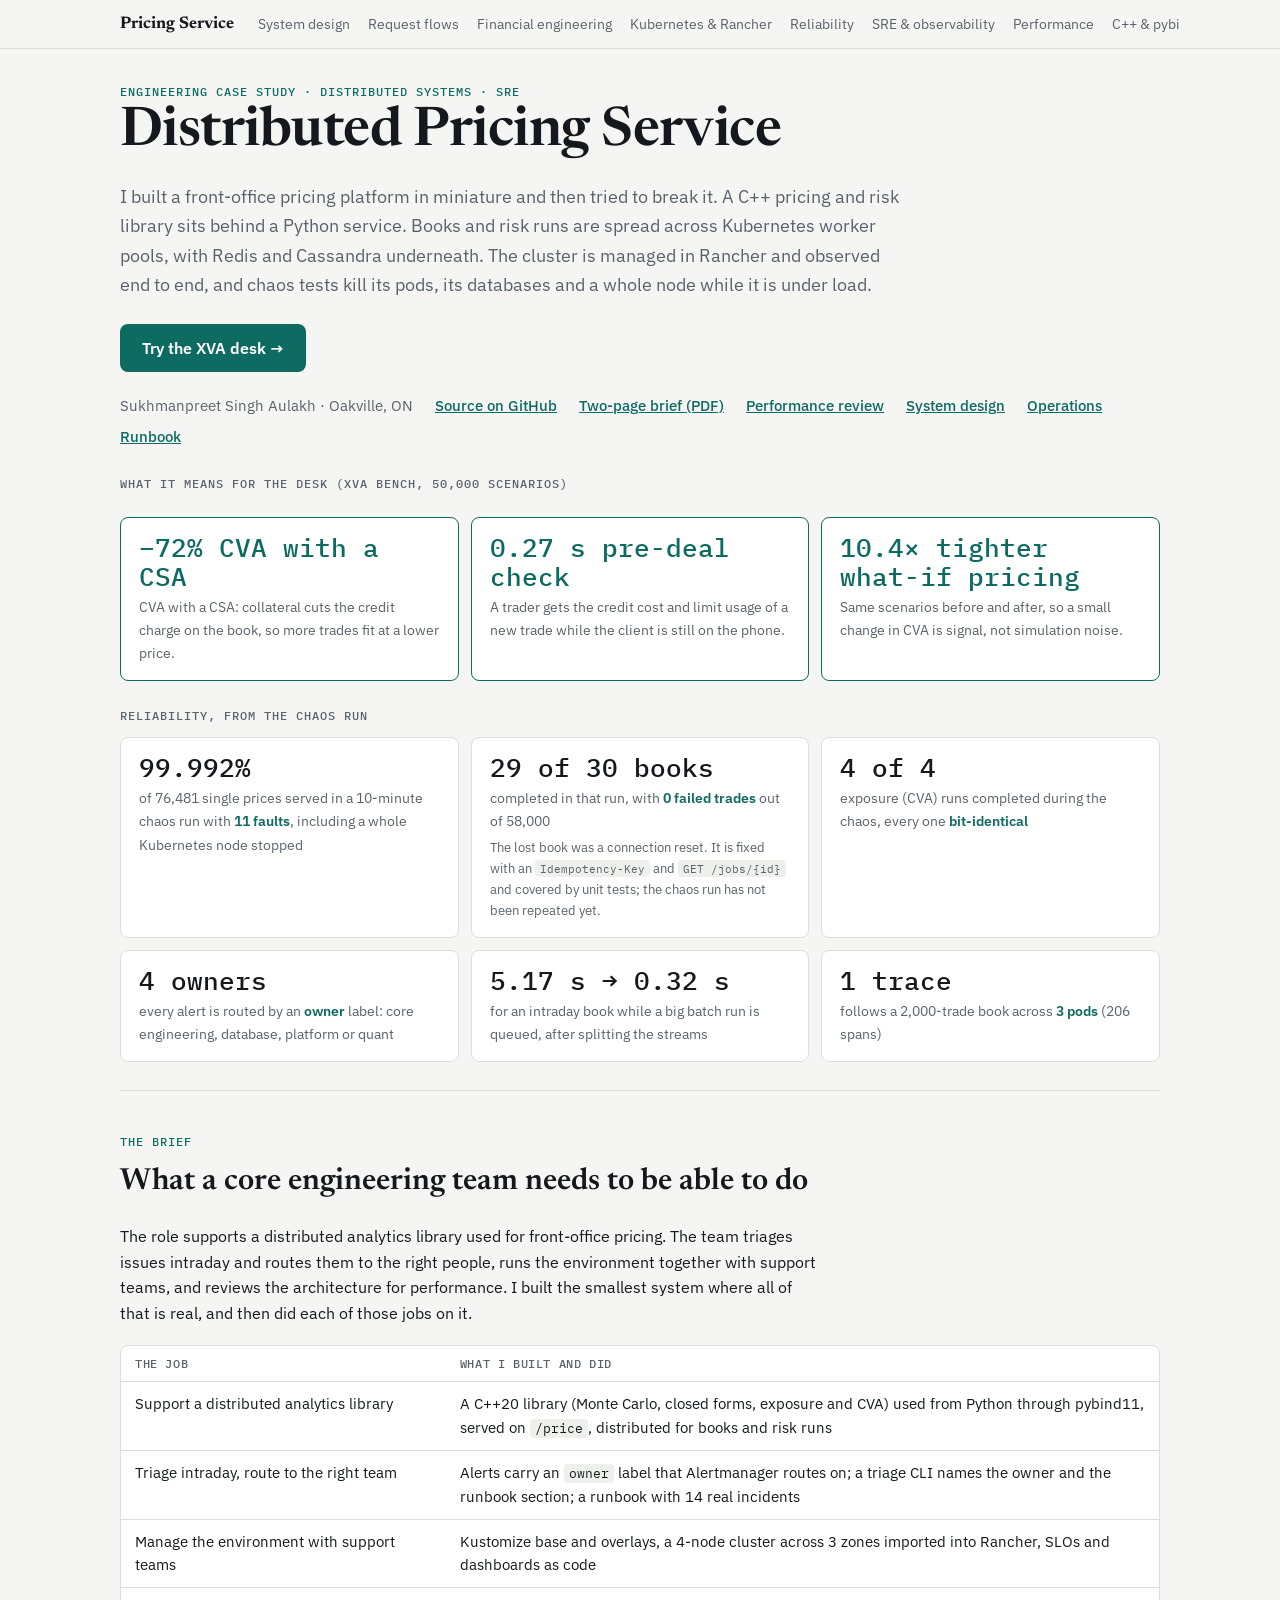
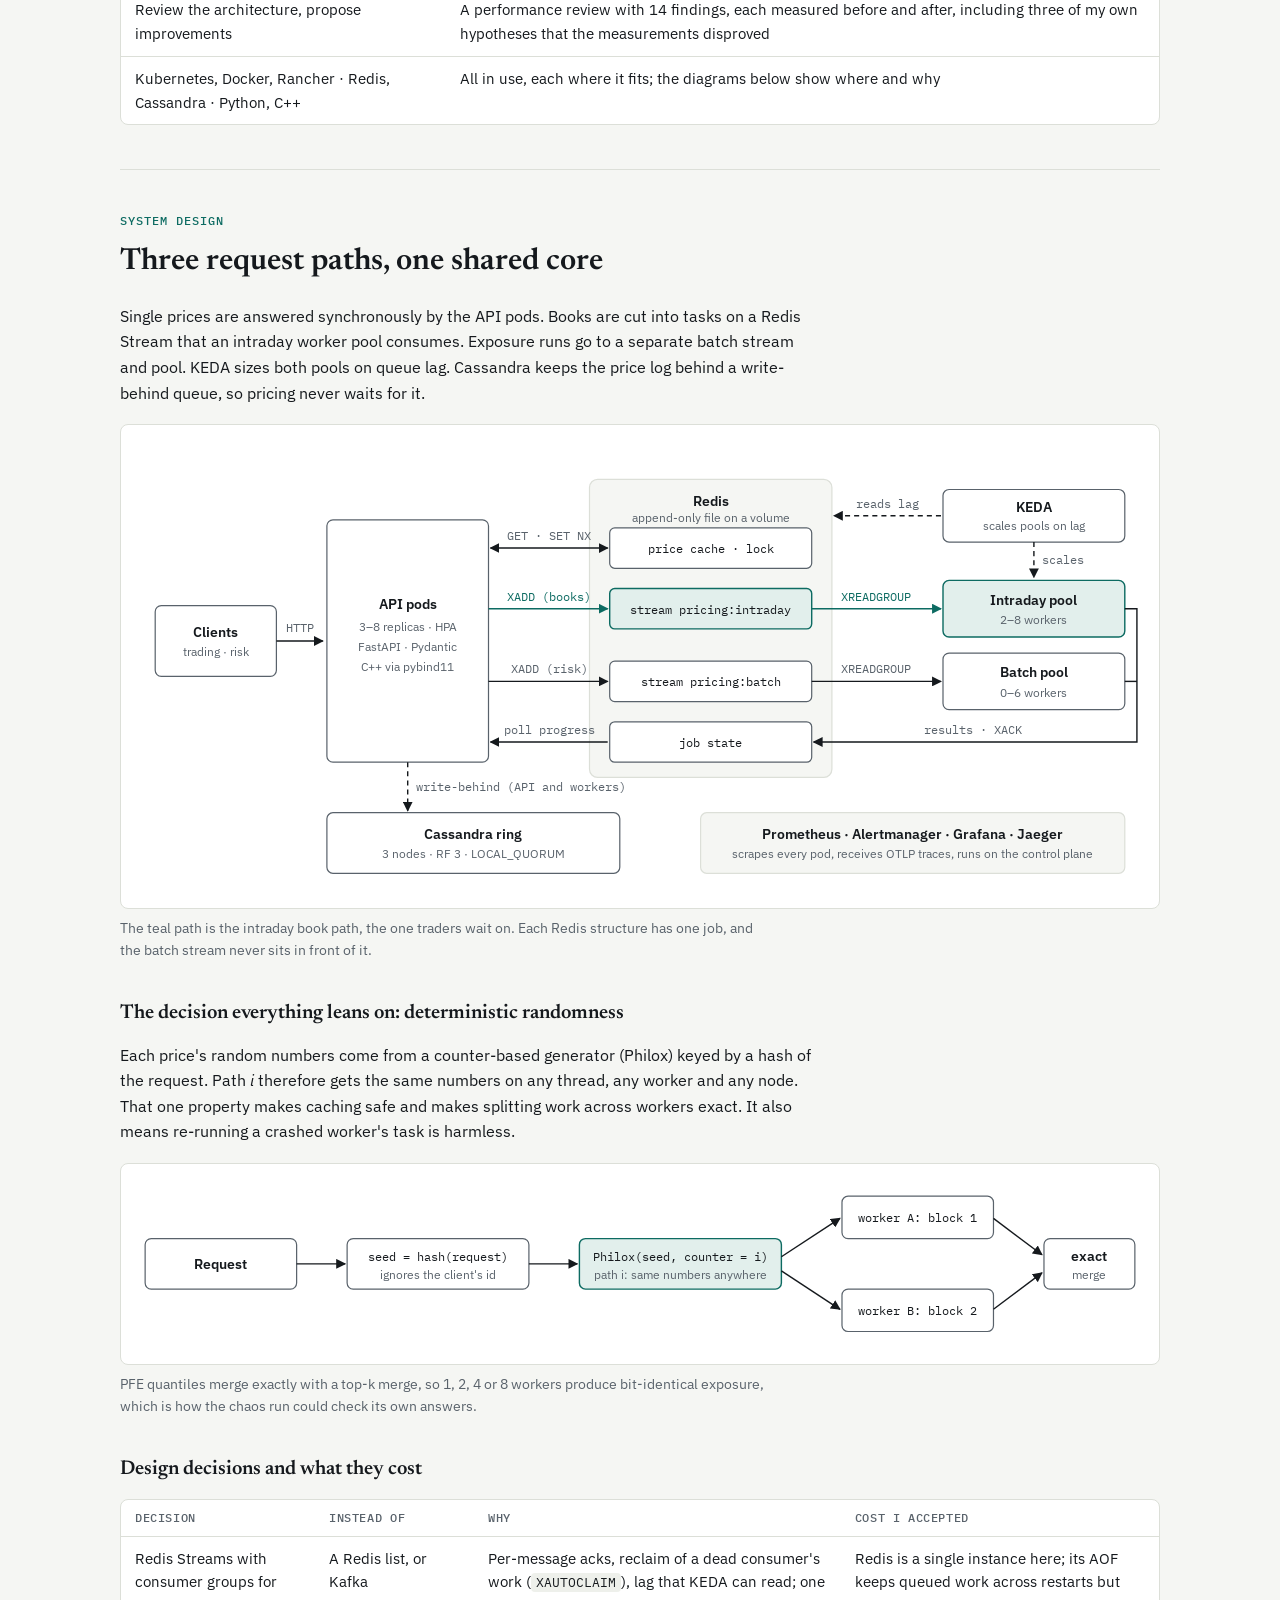
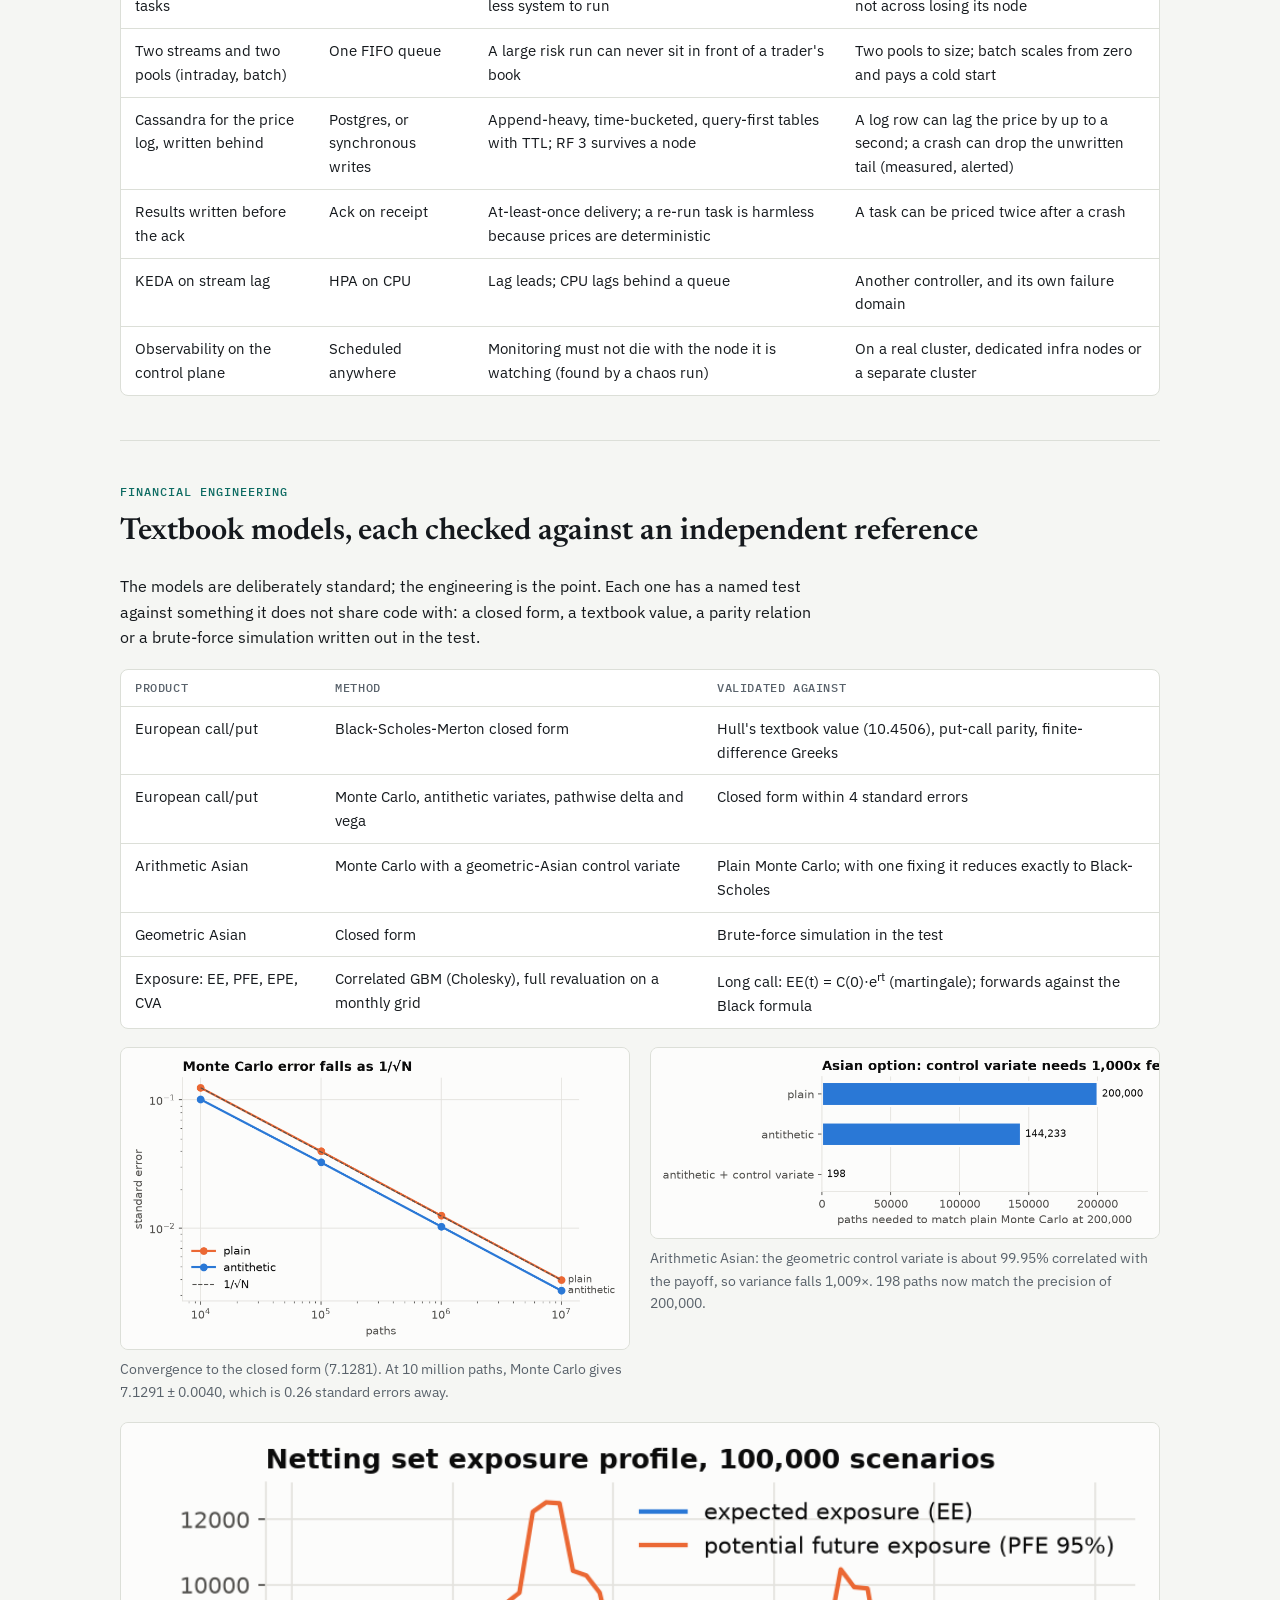
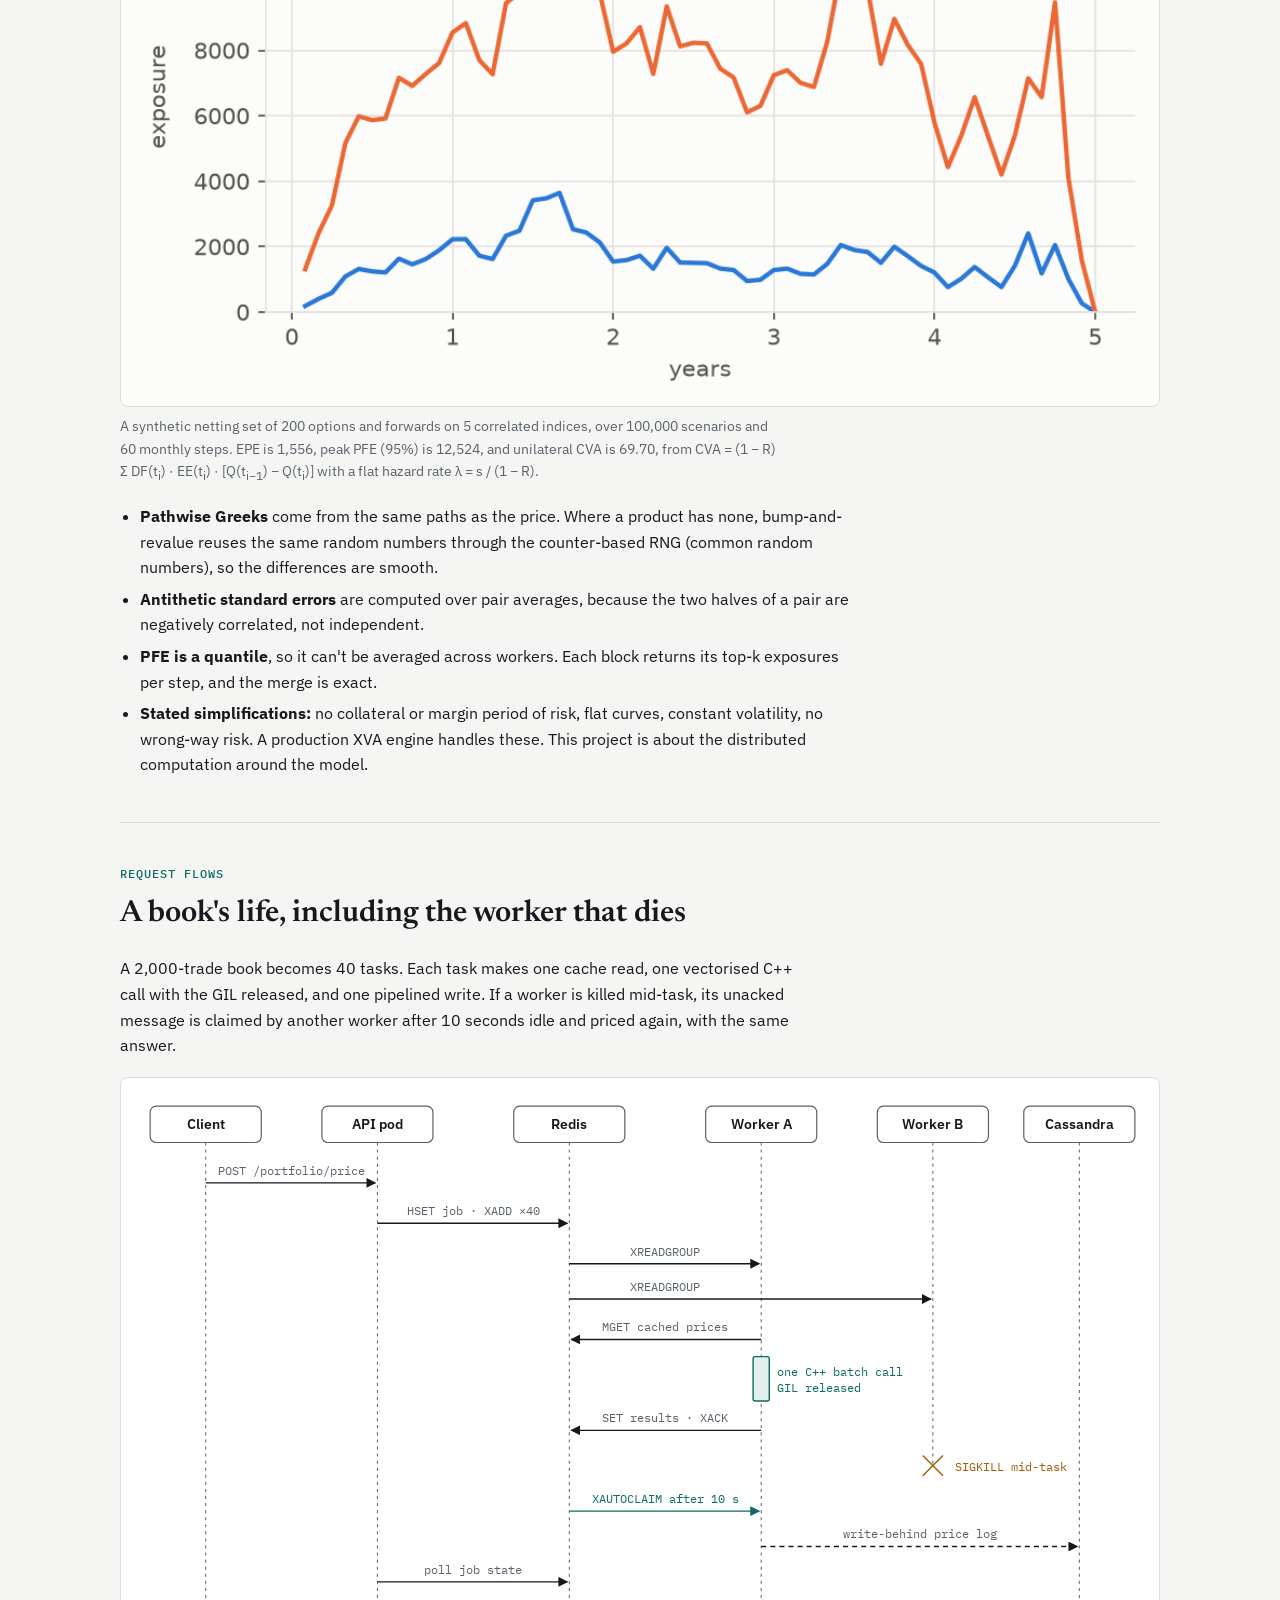
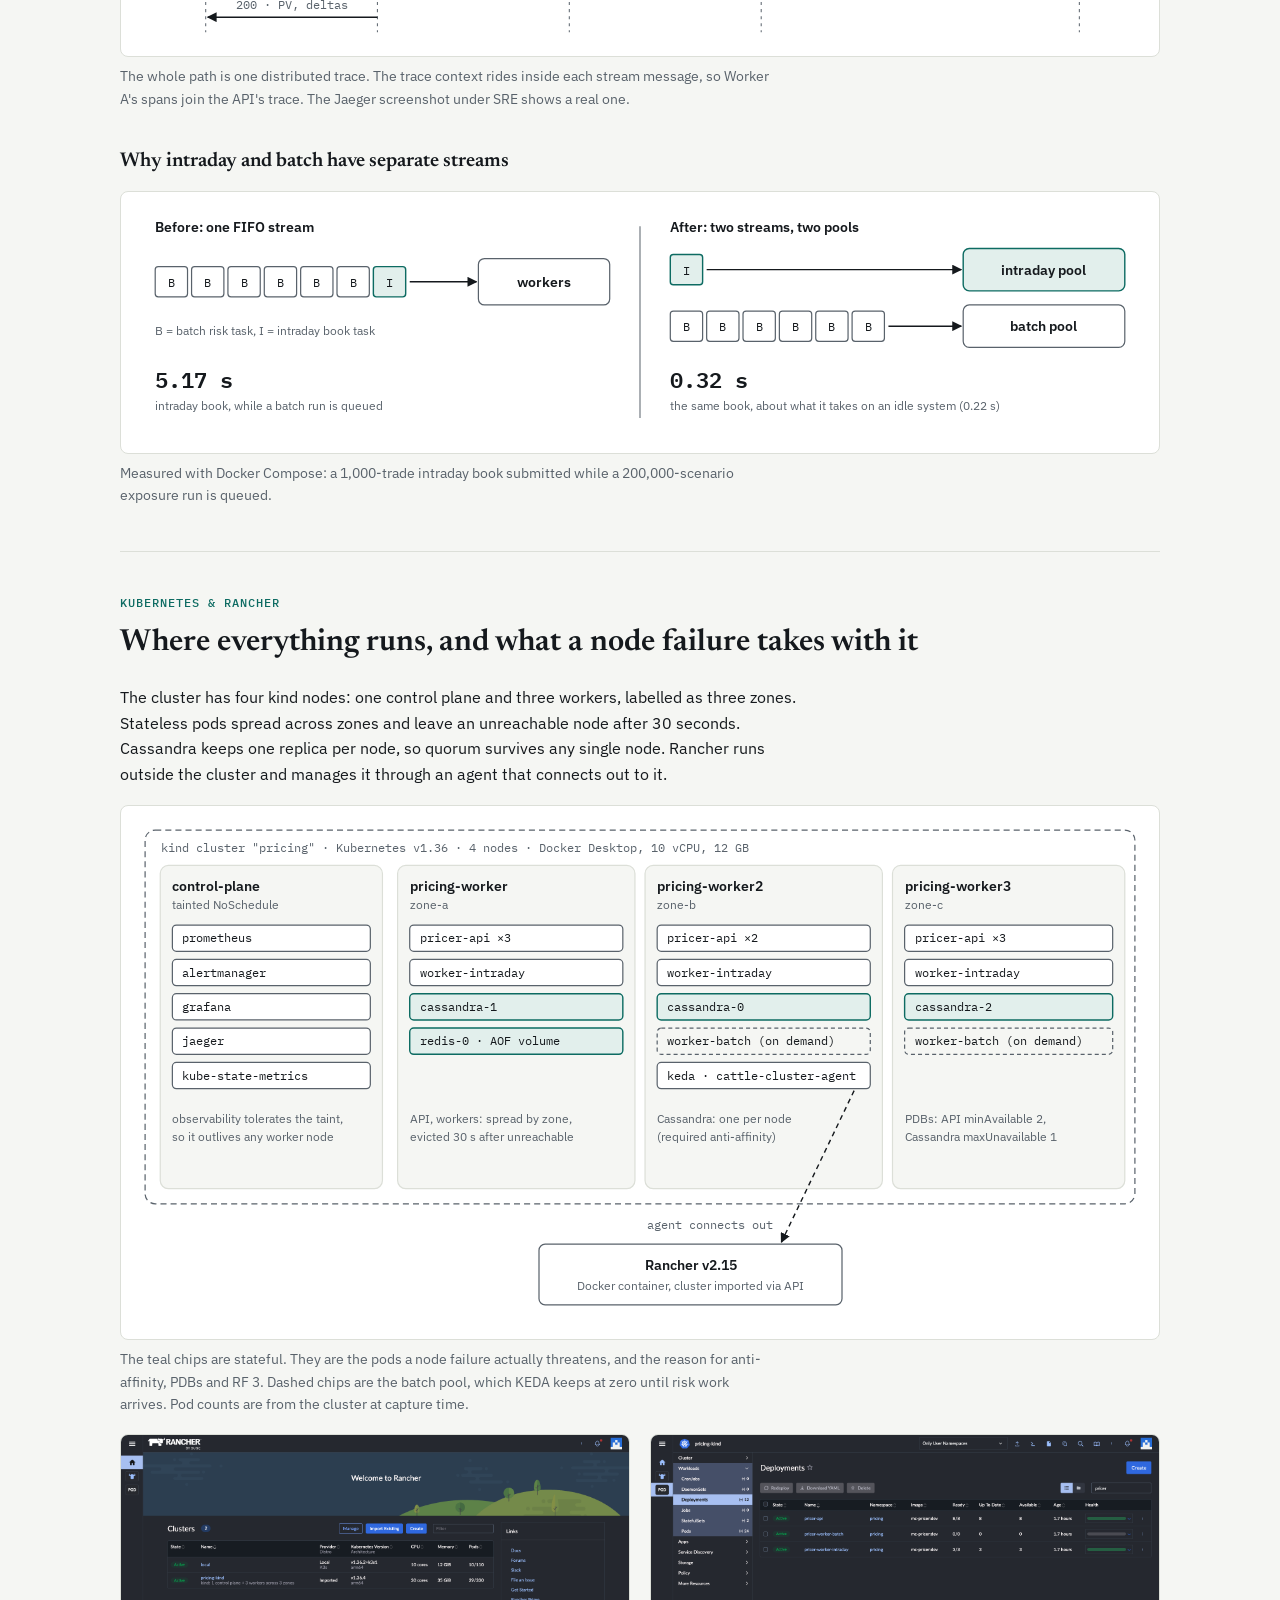
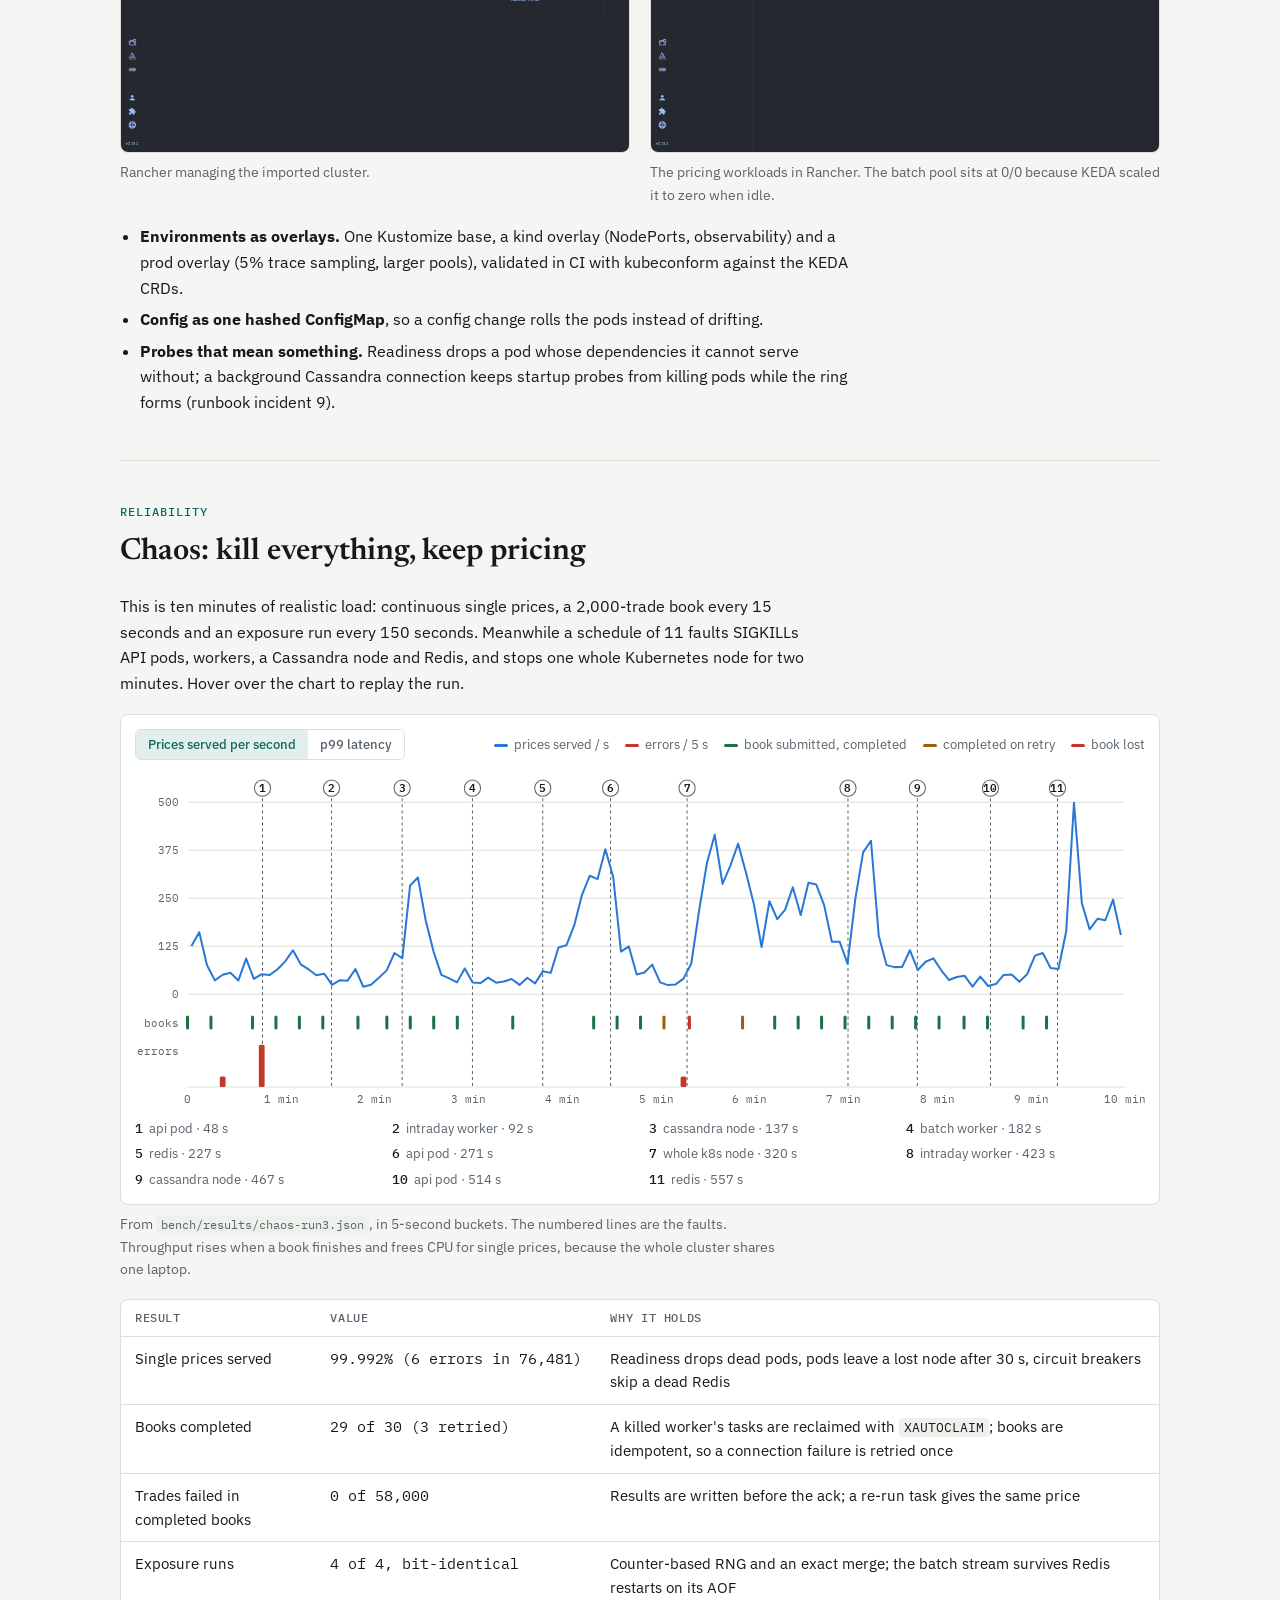
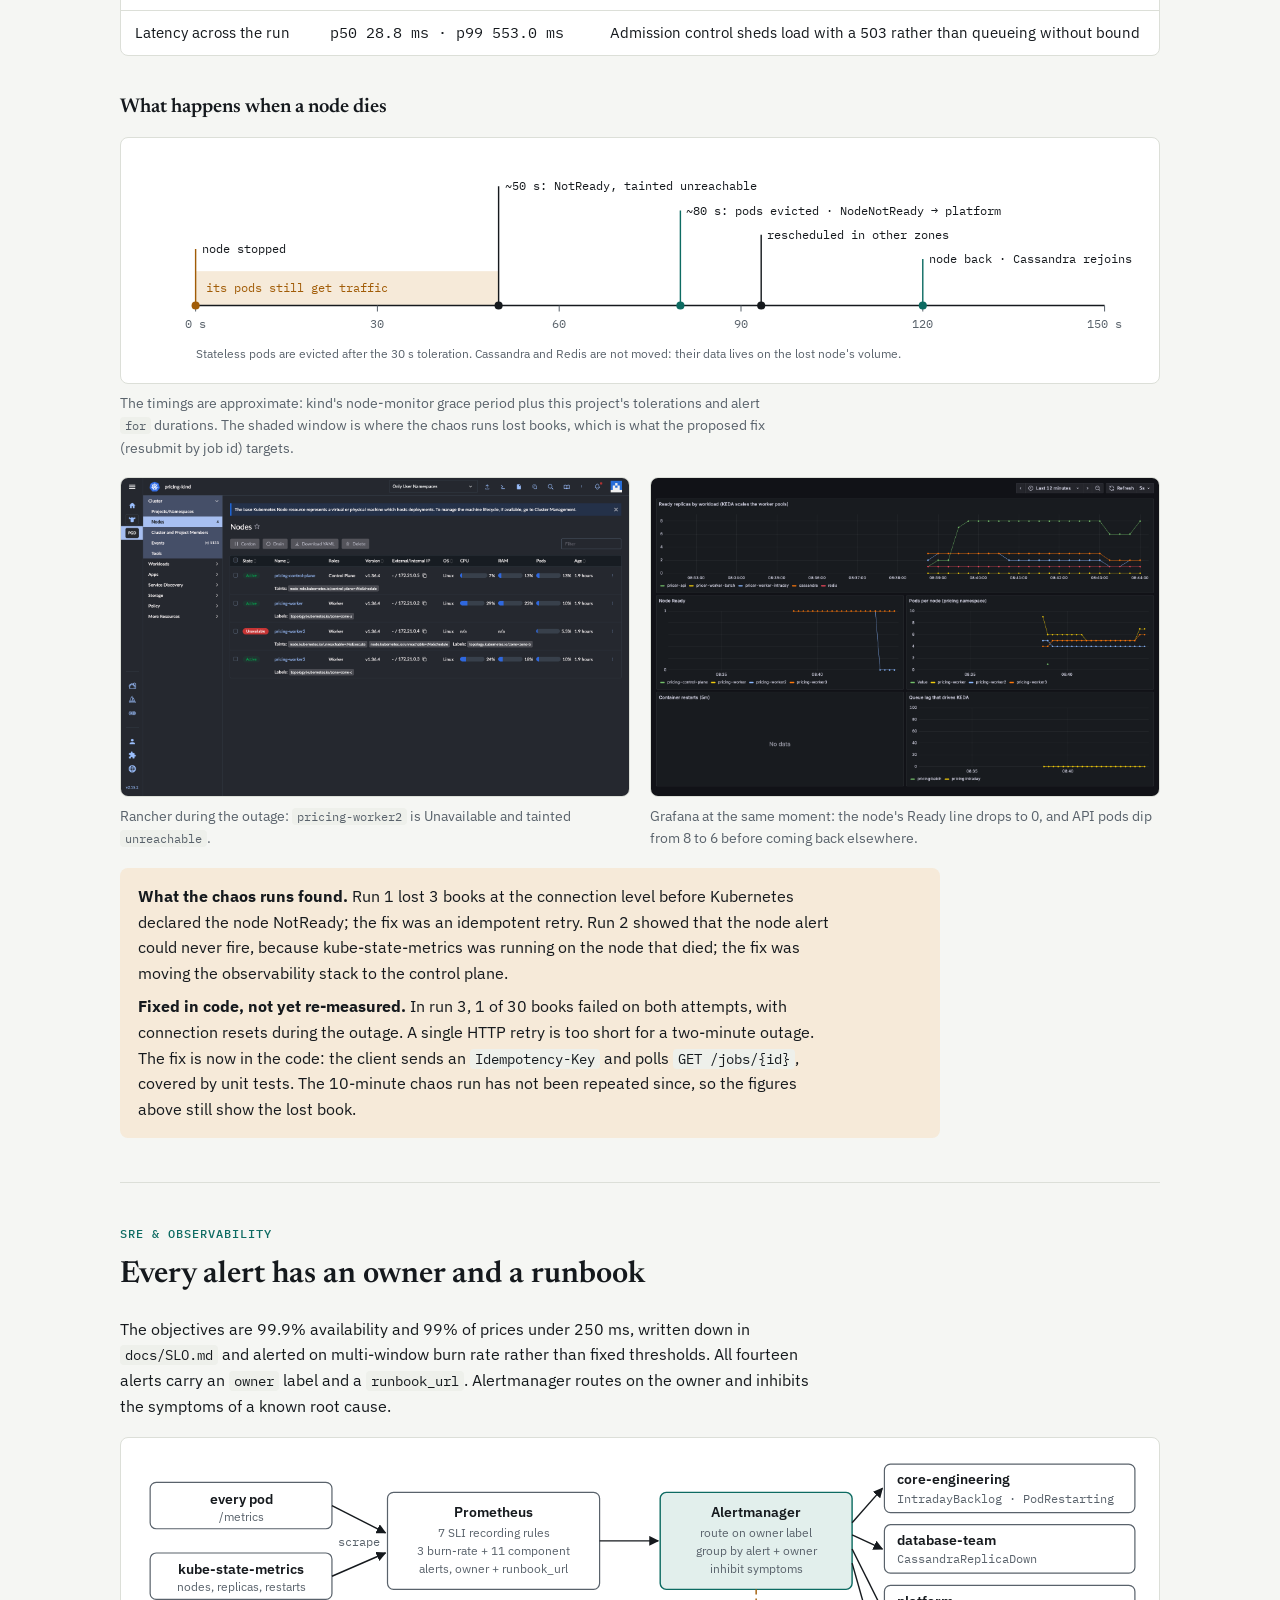
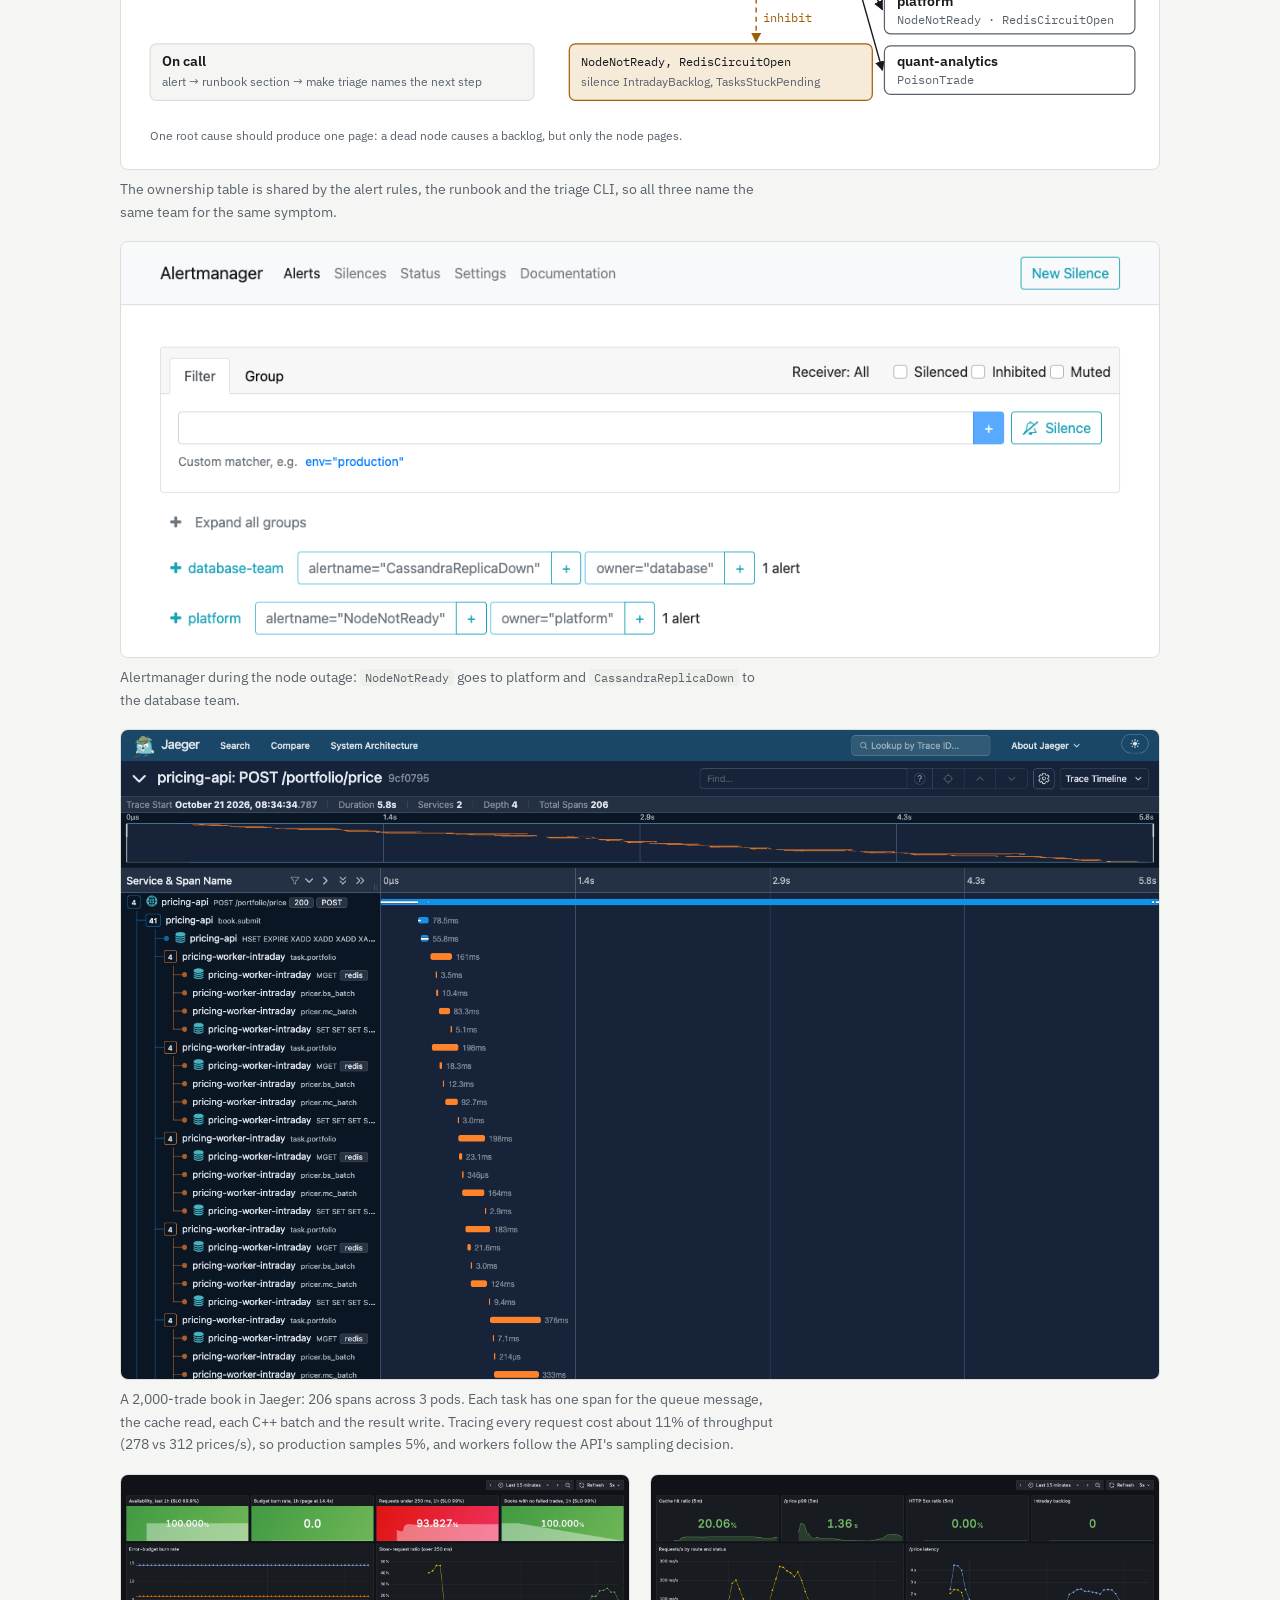
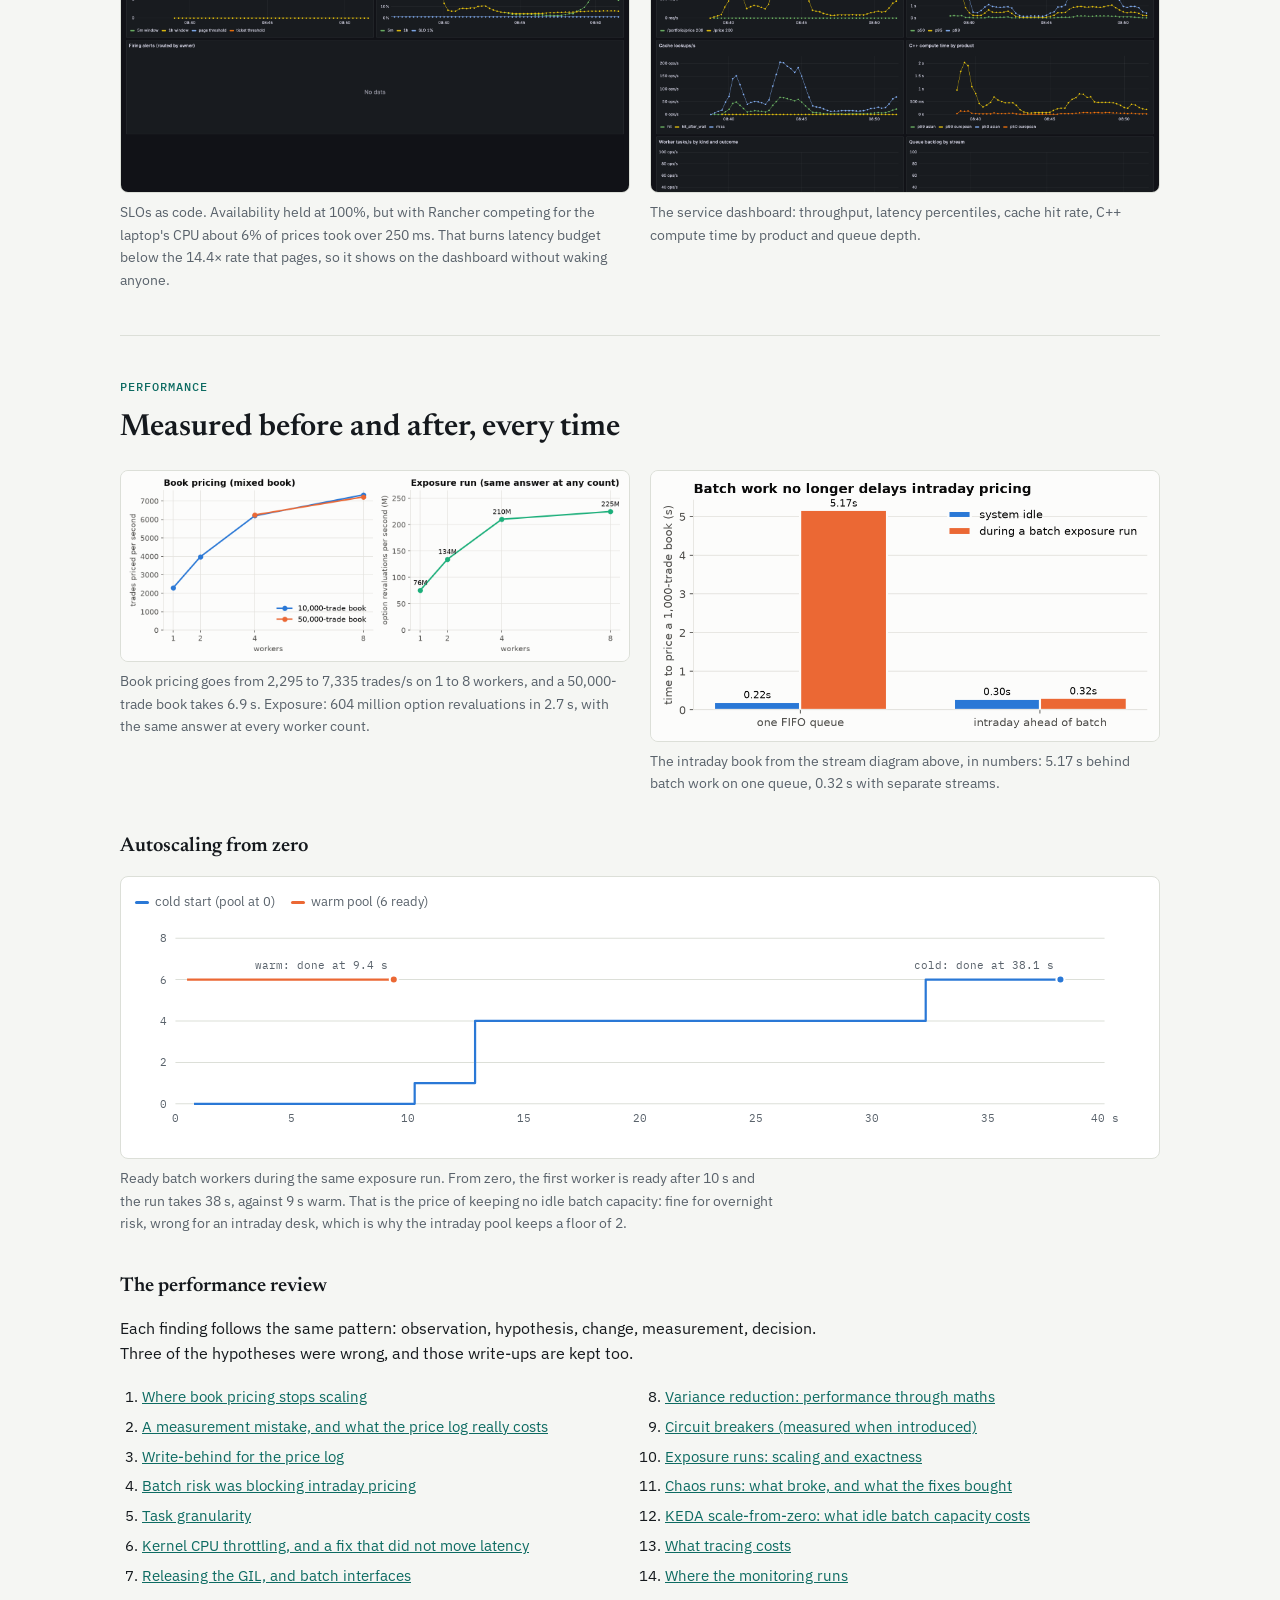
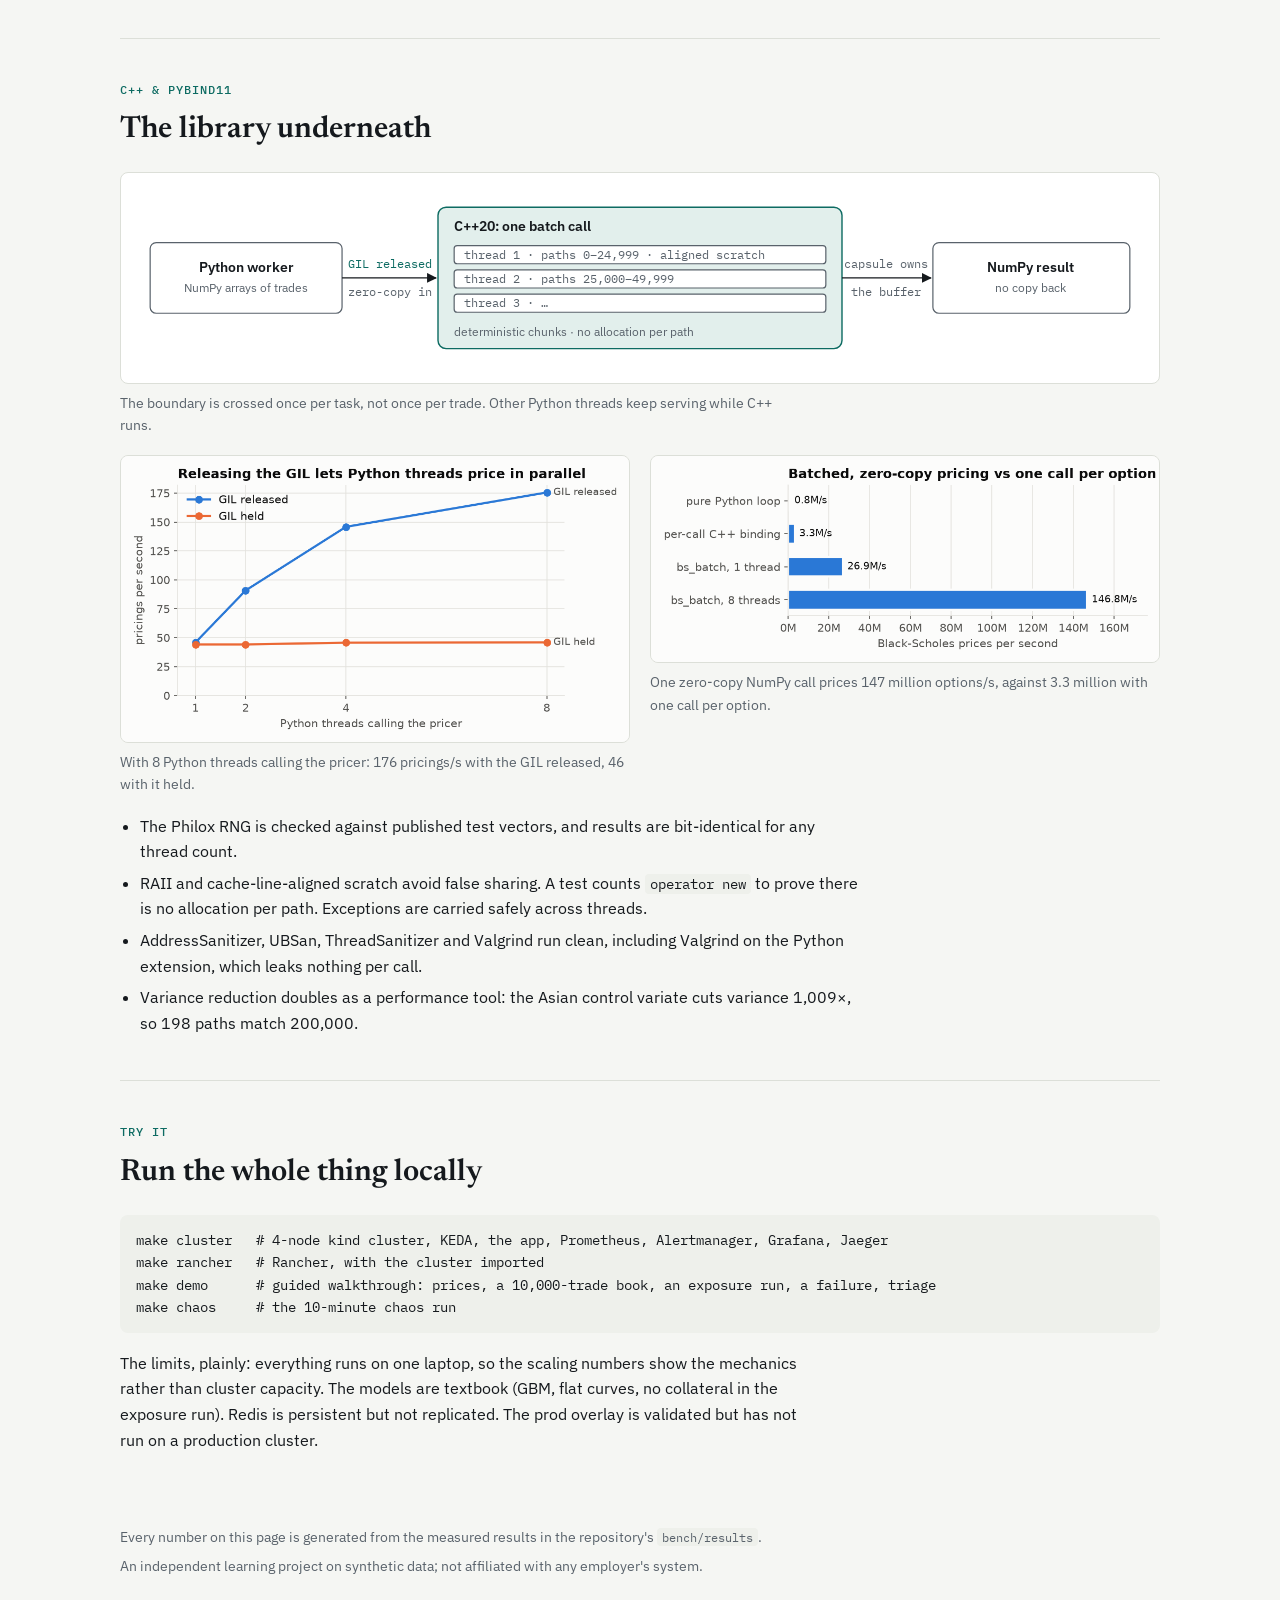
==== docs/index.html @ 4f536c65 "docs: pre-deal decision panel, landing call to action, executive review - desk.html: a pre-deal pane" ====
<!doctype html>
<html lang="en"><head><meta charset="utf-8"><meta name="viewport" content="width=device-width, initial-scale=1, viewport-fit=cover">
<meta name="description" content="A distributed C++/pybind11 pricing and CVA service on Kubernetes with Redis Streams, Cassandra, KEDA and Rancher: system design, chaos testing and SRE, with every number measured.">
<meta property="og:type" content="website">
<meta property="og:title" content="Distributed Pricing Service">
<meta property="og:description" content="A distributed C++/pybind11 pricing and CVA service on Kubernetes with Redis Streams, Cassandra, KEDA and Rancher: system design, chaos testing and SRE, with every number measured.">
<meta property="og:url" content="https://sukhmanaulakh18.github.io/distributed-pricing-service/">
<meta property="og:image" content="https://sukhmanaulakh18.github.io/distributed-pricing-service/img/og.png">
<meta property="og:image:width" content="1200">
<meta property="og:image:height" content="630">
<meta name="twitter:card" content="summary_large_image">
<meta name="author" content="Sukhmanpreet Singh Aulakh">
</head><body>
<title>Distributed Pricing Service</title>
<link rel="preconnect" href="https://fonts.googleapis.com">
<link rel="preconnect" href="https://fonts.gstatic.com" crossorigin>
<link rel="stylesheet" href="https://fonts.googleapis.com/css2?family=Newsreader:opsz,wght@6..72,500;6..72,600&family=IBM+Plex+Sans:wght@400;500;600&family=IBM+Plex+Mono:wght@400;500&display=swap">
<style>
/* Layout: an engineering case study. Sticky section nav; one reading column for
   the argument, full-width diagrams and charts for the mechanism and evidence. */
:root {
  --bg: #f5f6f3; --surface: #ffffff; --ink: #15191d; --muted: #59626b; --line: #dcdfd8;
  --accent: #0d6b62; --accent-soft: #e2efec; --warn: #a15c07; --warn-soft: #f6ead9; --bad: #c0392b; --good: #1d7340; --code-bg: #eef0eb;
  --s1: #2a78d6; --s2: #eb6834;
  --display: "Newsreader", "Iowan Old Style", Georgia, serif;
  --body: "IBM Plex Sans", -apple-system, "Segoe UI", sans-serif;
  --mono: "IBM Plex Mono", ui-monospace, "SF Mono", Menlo, monospace;
  color-scheme: light;
}
@media (prefers-color-scheme: dark) {
  :root:not([data-theme="light"]) {
    --bg: #0e1113; --surface: #161a1d; --ink: #e7eae7; --muted: #9aa3aa; --line: #2a3035;
    --accent: #5cc0b4; --accent-soft: #15302d; --warn: #e3a34d; --warn-soft: #33270f; --bad: #f07167; --good: #6cc48c; --code-bg: #1d2226;
    --s1: #3987e5; --s2: #d95926; color-scheme: dark;
  }
}
:root[data-theme="dark"] {
  --bg: #0e1113; --surface: #161a1d; --ink: #e7eae7; --muted: #9aa3aa; --line: #2a3035;
  --accent: #5cc0b4; --accent-soft: #15302d; --warn: #e3a34d; --warn-soft: #33270f; --bad: #f07167; --good: #6cc48c; --code-bg: #1d2226;
  --s1: #3987e5; --s2: #d95926; color-scheme: dark;
}
* { box-sizing: border-box; }
[hidden] { display: none !important; }
html { scroll-behavior: smooth; scroll-padding-top: 64px; }
@media (prefers-reduced-motion: reduce) { html { scroll-behavior: auto; } }
body { margin: 0; background: var(--bg); color: var(--ink); font: 16px/1.6 var(--body); }
.wrap { max-width: 1080px; margin: 0 auto; padding-inline: 20px; padding-block: 36px 64px; }
nav.top { position: sticky; top: env(safe-area-inset-top, 0px); z-index: 5; background: var(--bg); border-bottom: 1px solid var(--line); }
nav.top .in { max-width: 1080px; margin: 0 auto; padding-inline: 20px; display: flex; gap: 18px; align-items: center; overflow-x: auto; white-space: nowrap; height: 48px; font-size: 0.88rem; }
nav.top b { font-family: var(--display); font-size: 1.05rem; margin-right: 6px; }
nav.top a { color: var(--muted); text-decoration: none; }
nav.top a:hover { color: var(--accent); }
h1, h2, h3 { font-family: var(--display); font-weight: 600; line-height: 1.15; text-wrap: balance; margin: 0; }
h1 { font-size: clamp(2.2rem, 5vw, 3.4rem); letter-spacing: -0.01em; }
h2 { font-size: 1.9rem; margin-bottom: 6px; }
h3 { font-size: 1.25rem; }
section h3 { margin: 22px 0 0; }
p { margin: 0; max-width: 70ch; }
a { color: var(--accent); }
code { font-family: var(--mono); font-size: 0.86em; background: var(--code-bg); padding: 1px 5px; border-radius: 4px; }
.eyebrow { font: 500 0.78rem/1 var(--mono); letter-spacing: 0.08em; text-transform: uppercase; color: var(--accent); }
.lede { font-size: 1.15rem; color: var(--muted); margin-top: 14px; max-width: 72ch; }
.meta { display: flex; flex-wrap: wrap; gap: 8px 22px; margin-top: 18px; font-size: 0.92rem; color: var(--muted); }
.meta a { font-weight: 500; }
header { display: grid; gap: 4px; padding-bottom: 28px; border-bottom: 1px solid var(--line); }
section { padding-block: 44px; border-bottom: 1px solid var(--line); display: grid; gap: 18px; }
section:last-of-type { border-bottom: 0; }
.ledger { display: grid; grid-template-columns: repeat(auto-fit, minmax(300px, 1fr)); gap: 12px; margin-top: 28px; }
.stat { background: var(--surface); border: 1px solid var(--line); border-radius: 8px; padding: 16px 18px; display: grid; gap: 4px; align-content: start; }
.stat b { font: 500 1.6rem/1.1 var(--mono); font-variant-numeric: tabular-nums; color: var(--ink); }
.stat span { font-size: 0.9rem; color: var(--muted); }
.stat em { font-style: normal; color: var(--accent); font-weight: 600; }
.cta { display: inline-flex; align-items: center; gap: 8px; margin-top: 20px; padding: 12px 22px; min-height: 48px; border-radius: 8px; background: var(--accent); color: #fff; font: 600 1rem var(--body); text-decoration: none; justify-self: start; }
.cta:hover { filter: brightness(1.08); }
:root[data-theme="dark"] .cta { color: #0e1113; }
@media (prefers-color-scheme: dark) { :root:not([data-theme="light"]) .cta { color: #0e1113; } }
.biz { display: grid; grid-template-columns: repeat(auto-fit, minmax(220px, 1fr)); gap: 12px; margin-top: 24px; }
.biz .stat { border-color: var(--accent); }
.biz .stat b { color: var(--accent); }
.biz-label { margin-top: 24px; font: 500 0.78rem/1 var(--mono); letter-spacing: 0.08em; text-transform: uppercase; color: var(--muted); }
.stat .fix { font-size: 0.82rem; }
figure { margin: 0; display: grid; gap: 8px; min-width: 0; }
figure img { width: 100%; height: auto; border: 1px solid var(--line); border-radius: 8px; background: #fff; }
figcaption { font-size: 0.88rem; color: var(--muted); max-width: 82ch; }
.panel { background: var(--surface); border: 1px solid var(--line); border-radius: 8px; padding: 14px; overflow-x: auto; }
.two { display: grid; grid-template-columns: repeat(auto-fit, minmax(300px, 1fr)); gap: 20px; align-items: start; }
.two > * { min-width: 0; }
.table-wrap { overflow-x: auto; border: 1px solid var(--line); border-radius: 8px; background: var(--surface); }
table { border-collapse: collapse; width: 100%; font-size: 0.93rem; }
th, td { text-align: left; padding: 10px 14px; border-bottom: 1px solid var(--line); vertical-align: top; }
th { font: 500 0.76rem/1.3 var(--mono); text-transform: uppercase; letter-spacing: 0.05em; color: var(--muted); }
tr:last-child td { border-bottom: 0; }
td.num { font-family: var(--mono); font-variant-numeric: tabular-nums; white-space: nowrap; }
ul.tight, ol.tight { margin: 0; padding-left: 20px; display: grid; gap: 6px; max-width: 74ch; }
.callout { background: var(--accent-soft); border-radius: 8px; padding: 16px 18px; max-width: 82ch; display: grid; gap: 8px; }
.callout.warn { background: var(--warn-soft); }
pre.cmd { background: var(--code-bg); border-radius: 8px; padding: 14px 16px; overflow-x: auto; margin: 0; font: 0.88rem/1.6 var(--mono); }
footer { padding-top: 28px; font-size: 0.9rem; color: var(--muted); display: grid; gap: 6px; }
a:focus-visible, button:focus-visible { outline: 2px solid var(--accent); outline-offset: 2px; }

/* Diagrams */
svg.d { width: 100%; min-width: 640px; height: auto; display: block; color: var(--ink); font-family: var(--body); }
.d .box { fill: var(--surface); stroke: var(--muted); stroke-width: 1.2; }
.d .soft { fill: var(--bg); stroke: var(--line); stroke-width: 1.2; }
.d .hl { fill: var(--accent-soft); stroke: var(--accent); stroke-width: 1.4; }
.d .wbox { fill: var(--warn-soft); stroke: var(--warn); stroke-width: 1.2; }
.d .ghost { fill: none; stroke: var(--muted); stroke-width: 1.2; stroke-dasharray: 4 3; }
.d .frame { fill: none; stroke: var(--muted); stroke-width: 1.2; stroke-dasharray: 6 4; }
.d .t { font-size: 14px; font-weight: 600; fill: var(--ink); }
.d .s { font-size: 12px; fill: var(--muted); }
.d .m { font: 12px var(--mono); fill: var(--ink); }
.d .lbl { font: 11.5px var(--mono); fill: var(--muted); }
.d .lbl.acc { fill: var(--accent); }
.d .lbl.wrn { fill: var(--warn); }
.d .big { font: 600 22px var(--mono); fill: var(--ink); }
.d .w { stroke: var(--ink); stroke-width: 1.4; fill: none; }
.d .w.acc { stroke: var(--accent); }
.d .w.wrn { stroke: var(--warn); }
.d .w.dash { stroke-dasharray: 5 4; }
.d .life { stroke: var(--muted); stroke-width: 1; stroke-dasharray: 3 4; }
.d .tick { stroke: var(--muted); stroke-width: 1; }
.d .band { fill: var(--warn-soft); }
.d .arrow { fill: var(--ink); }
.d .arrow.acc { fill: var(--accent); }
.d .arrow.wrn { fill: var(--warn); }

/* Charts */
.chart-head { display: flex; flex-wrap: wrap; gap: 10px 18px; align-items: center; justify-content: space-between; }
.seg { display: inline-flex; border: 1px solid var(--line); border-radius: 6px; overflow: hidden; }
.seg button { font: 500 0.82rem var(--body); padding: 6px 12px; border: 0; background: var(--surface); color: var(--muted); cursor: pointer; }
.seg button[aria-pressed="true"] { background: var(--accent-soft); color: var(--accent); }
.legend { display: flex; flex-wrap: wrap; gap: 6px 16px; font-size: 0.84rem; color: var(--muted); }
.legend i { display: inline-block; width: 14px; height: 3px; border-radius: 2px; vertical-align: middle; margin-right: 6px; }
.chart { position: relative; }
.chart svg { width: 100%; height: auto; display: block; font-family: var(--body); }
.chart .grid { stroke: var(--line); stroke-width: 1; }
.chart .axis { font: 11px var(--mono); fill: var(--muted); }
.chart .fault { stroke: var(--muted); stroke-width: 1; stroke-dasharray: 3 3; }
.chart .fault-n { font: 600 10.5px var(--mono); fill: var(--ink); }
.chart .fault-dot { fill: var(--surface); stroke: var(--muted); }
.chart .cross { stroke: var(--ink); stroke-width: 1; opacity: 0.5; }
.tip { position: absolute; pointer-events: none; background: var(--surface); border: 1px solid var(--line); border-radius: 6px; padding: 8px 10px; font-size: 0.8rem; line-height: 1.45; box-shadow: 0 4px 14px rgba(0,0,0,0.12); min-width: 170px; }
.tip b { font-family: var(--mono); font-weight: 500; }
.faults { display: grid; grid-template-columns: repeat(auto-fit, minmax(220px, 1fr)); gap: 4px 18px; font-size: 0.84rem; color: var(--muted); margin: 0; padding: 0; list-style: none; }
.faults b { font-family: var(--mono); color: var(--ink); font-weight: 500; margin-right: 6px; }
.findings { columns: 2 300px; column-gap: 28px; margin: 0; padding-left: 22px; font-size: 0.93rem; }
.findings li { break-inside: avoid; margin-bottom: 6px; }
</style>

<nav class="top" aria-label="Sections"><div class="in">
  <b>Pricing Service</b>
  <a href="#design">System design</a>
  <a href="#flows">Request flows</a>
  <a href="#quant">Financial engineering</a>
  <a href="#kubernetes">Kubernetes &amp; Rancher</a>
  <a href="#reliability">Reliability</a>
  <a href="#sre">SRE &amp; observability</a>
  <a href="#performance">Performance</a>
  <a href="#engineering">C++ &amp; pybind11</a>
  <a href="#run">Run it</a>
  <a href="desk.html">Try it: XVA desk</a>
</div></nav>

<div class="wrap">
<header>
  <span class="eyebrow">Engineering case study · distributed systems · SRE</span>
  <h1>Distributed Pricing Service</h1>
  <p class="lede">I built a front-office pricing platform in miniature and then tried to break it. A C++ pricing and risk library sits behind a Python service. Books and risk runs are spread across Kubernetes worker pools, with Redis and Cassandra underneath. The cluster is managed in Rancher and observed end to end, and chaos tests kill its pods, its databases and a whole node while it is under load.</p>
  <a class="cta" href="desk.html">Try the XVA desk &rarr;</a>
  <div class="meta">
    <span>Sukhmanpreet Singh Aulakh · Oakville, ON</span>
    <a href="https://github.com/SukhmanAulakh18/distributed-pricing-service">Source on GitHub</a>
    <a href="Distributed-Pricing-Service-Brief.pdf">Two-page brief (PDF)</a>
    <a href="https://github.com/SukhmanAulakh18/distributed-pricing-service/blob/main/docs/PERFORMANCE_REVIEW.md">Performance review</a>
    <a href="https://github.com/SukhmanAulakh18/distributed-pricing-service/blob/main/docs/SYSTEM_DESIGN.md">System design</a>
    <a href="https://github.com/SukhmanAulakh18/distributed-pricing-service/blob/main/docs/OPERATIONS.md">Operations</a>
    <a href="https://github.com/SukhmanAulakh18/distributed-pricing-service/blob/main/RUNBOOK.md">Runbook</a>
  </div>
  <div class="biz-label" id="biz-h">What it means for the desk (XVA bench, 50,000 scenarios)</div>
  <div class="biz" role="list" aria-labelledby="biz-h">
    <div class="stat" role="listitem"><b>−72% CVA with a CSA</b><span>CVA with a CSA: collateral cuts the credit charge on the book, so more trades fit at a lower price.</span></div>
    <div class="stat" role="listitem"><b>0.27 s pre-deal check</b><span>A trader gets the credit cost and limit usage of a new trade while the client is still on the phone.</span></div>
    <div class="stat" role="listitem"><b>10.4&times; tighter what-if pricing</b><span>Same scenarios before and after, so a small change in CVA is signal, not simulation noise.</span></div>
  </div>
  <div class="biz-label">Reliability, from the chaos run</div>
  <div class="ledger" style="margin-top:12px">
    <div class="stat"><b>99.992%</b><span>of 76,481 single prices served in a 10-minute chaos run with <em>11 faults</em>, including a whole Kubernetes node stopped</span></div>
    <div class="stat"><b>29 of 30 books</b><span>completed in that run, with <em>0 failed trades</em> out of 58,000</span><span class="fix">The lost book was a connection reset. It is fixed with an <code>Idempotency-Key</code> and <code>GET /jobs/{id}</code> and covered by unit tests; the chaos run has not been repeated yet.</span></div>
    <div class="stat"><b>4 of 4</b><span>exposure (CVA) runs completed during the chaos, every one <em>bit-identical</em></span></div>
    <div class="stat"><b>4 owners</b><span>every alert is routed by an <em>owner</em> label: core engineering, database, platform or quant</span></div>
    <div class="stat"><b>5.17 s → 0.32 s</b><span>for an intraday book while a big batch run is queued, after splitting the streams</span></div>
    <div class="stat"><b>1 trace</b><span>follows a 2,000-trade book across <em>3 pods</em> (206 spans)</span></div>
  </div>
</header>

<section>
  <span class="eyebrow">The brief</span>
  <h2>What a core engineering team needs to be able to do</h2>
  <p>The role supports a distributed analytics library used for front-office pricing. The team triages issues intraday and routes them to the right people, runs the environment together with support teams, and reviews the architecture for performance. I built the smallest system where all of that is real, and then did each of those jobs on it.</p>
  <div class="table-wrap"><table>
    <tr><th>The job</th><th>What I built and did</th></tr>
    <tr><td>Support a distributed analytics library</td><td>A C++20 library (Monte Carlo, closed forms, exposure and CVA) used from Python through pybind11, served on <code>/price</code>, distributed for books and risk runs</td></tr>
    <tr><td>Triage intraday, route to the right team</td><td>Alerts carry an <code>owner</code> label that Alertmanager routes on; a triage CLI names the owner and the runbook section; a runbook with 14 real incidents</td></tr>
    <tr><td>Manage the environment with support teams</td><td>Kustomize base and overlays, a 4-node cluster across 3 zones imported into Rancher, SLOs and dashboards as code</td></tr>
    <tr><td>Review the architecture, propose improvements</td><td>A performance review with 14 findings, each measured before and after, including three of my own hypotheses that the measurements disproved</td></tr>
    <tr><td>Kubernetes, Docker, Rancher · Redis, Cassandra · Python, C++</td><td>All in use, each where it fits; the diagrams below show where and why</td></tr>
  </table></div>
</section>

<section id="design">
  <span class="eyebrow">System design</span>
  <h2>Three request paths, one shared core</h2>
  <p>Single prices are answered synchronously by the API pods. Books are cut into tasks on a Redis Stream that an intraday worker pool consumes. Exposure runs go to a separate batch stream and pool. KEDA sizes both pools on queue lag. Cassandra keeps the price log behind a write-behind queue, so pricing never waits for it.</p>
  <figure>
    <div class="panel">
    <svg class="d" viewBox="0 0 1000 450" role="img" aria-label="Architecture: clients call the API pods, which use Redis as cache, two task streams and job state; intraday and batch worker pools read their streams and write results back; KEDA scales the pools on stream lag; Cassandra stores the price log via write-behind.">
      <defs>
        <marker id="a1" viewBox="0 0 10 10" refX="9" refY="5" markerWidth="7" markerHeight="7" orient="auto-start-reverse"><path d="M0,0 L10,5 L0,10 z" class="arrow"/></marker>
        <marker id="a1a" viewBox="0 0 10 10" refX="9" refY="5" markerWidth="7" markerHeight="7" orient="auto-start-reverse"><path d="M0,0 L10,5 L0,10 z" class="arrow acc"/></marker>
      </defs>
      <rect class="box" x="20" y="165" width="120" height="70" rx="6"/>
      <text class="t" x="80" y="196" text-anchor="middle">Clients</text>
      <text class="s" x="80" y="215" text-anchor="middle">trading · risk</text>
      <line class="w" x1="140" y1="200" x2="186" y2="200" marker-end="url(#a1)"/>
      <text class="lbl" x="163" y="191" text-anchor="middle">HTTP</text>

      <rect class="box" x="190" y="80" width="160" height="240" rx="6"/>
      <text class="t" x="270" y="168" text-anchor="middle">API pods</text>
      <text class="s" x="270" y="190" text-anchor="middle">3–8 replicas · HPA</text>
      <text class="s" x="270" y="210" text-anchor="middle">FastAPI · Pydantic</text>
      <text class="s" x="270" y="230" text-anchor="middle">C++ via pybind11</text>

      <rect class="soft" x="450" y="40" width="240" height="295" rx="8"/>
      <text class="t" x="570" y="66" text-anchor="middle">Redis</text>
      <text class="s" x="570" y="82" text-anchor="middle">append-only file on a volume</text>
      <rect class="box" x="470" y="88" width="200" height="40" rx="5"/><text class="m" x="570" y="113" text-anchor="middle">price cache · lock</text>
      <rect class="hl" x="470" y="148" width="200" height="40" rx="5"/><text class="m" x="570" y="173" text-anchor="middle">stream pricing:intraday</text>
      <rect class="box" x="470" y="220" width="200" height="40" rx="5"/><text class="m" x="570" y="245" text-anchor="middle">stream pricing:batch</text>
      <rect class="box" x="470" y="280" width="200" height="40" rx="5"/><text class="m" x="570" y="305" text-anchor="middle">job state</text>

      <line class="w" x1="352" y1="108" x2="468" y2="108" marker-start="url(#a1)" marker-end="url(#a1)"/>
      <text class="lbl" x="410" y="100" text-anchor="middle">GET · SET NX</text>
      <line class="w acc" x1="350" y1="168" x2="468" y2="168" marker-end="url(#a1a)"/>
      <text class="lbl acc" x="410" y="160" text-anchor="middle">XADD (books)</text>
      <line class="w" x1="350" y1="240" x2="468" y2="240" marker-end="url(#a1)"/>
      <text class="lbl" x="410" y="232" text-anchor="middle">XADD (risk)</text>
      <line class="w" x1="468" y1="300" x2="352" y2="300" marker-end="url(#a1)"/>
      <text class="lbl" x="410" y="292" text-anchor="middle">poll progress</text>

      <rect class="box" x="800" y="50" width="180" height="52" rx="6"/>
      <text class="t" x="890" y="72" text-anchor="middle">KEDA</text>
      <text class="s" x="890" y="90" text-anchor="middle">scales pools on lag</text>
      <line class="w dash" x1="798" y1="76" x2="692" y2="76" marker-end="url(#a1)"/>
      <text class="lbl" x="745" y="68" text-anchor="middle">reads lag</text>
      <line class="w dash" x1="890" y1="102" x2="890" y2="137" marker-end="url(#a1)"/>
      <text class="lbl" x="898" y="124">scales</text>

      <rect class="hl" x="800" y="140" width="180" height="56" rx="6"/>
      <text class="t" x="890" y="164" text-anchor="middle">Intraday pool</text>
      <text class="s" x="890" y="183" text-anchor="middle">2–8 workers</text>
      <rect class="box" x="800" y="212" width="180" height="56" rx="6"/>
      <text class="t" x="890" y="236" text-anchor="middle">Batch pool</text>
      <text class="s" x="890" y="255" text-anchor="middle">0–6 workers</text>
      <line class="w acc" x1="670" y1="168" x2="798" y2="168" marker-end="url(#a1a)"/>
      <text class="lbl acc" x="734" y="160" text-anchor="middle">XREADGROUP</text>
      <line class="w" x1="670" y1="240" x2="798" y2="240" marker-end="url(#a1)"/>
      <text class="lbl" x="734" y="232" text-anchor="middle">XREADGROUP</text>
      <polyline class="w" points="980,168 992,168 992,300 672,300" marker-end="url(#a1)"/>
      <line class="w" x1="980" y1="240" x2="992" y2="240"/>
      <text class="lbl" x="830" y="292" text-anchor="middle">results · XACK</text>

      <rect class="box" x="190" y="370" width="290" height="60" rx="6"/>
      <text class="t" x="335" y="396" text-anchor="middle">Cassandra ring</text>
      <text class="s" x="335" y="415" text-anchor="middle">3 nodes · RF 3 · LOCAL_QUORUM</text>
      <line class="w dash" x1="270" y1="320" x2="270" y2="368" marker-end="url(#a1)"/>
      <text class="lbl" x="278" y="349">write-behind (API and workers)</text>

      <rect class="soft" x="560" y="370" width="420" height="60" rx="6"/>
      <text class="t" x="770" y="396" text-anchor="middle">Prometheus · Alertmanager · Grafana · Jaeger</text>
      <text class="s" x="770" y="415" text-anchor="middle">scrapes every pod, receives OTLP traces, runs on the control plane</text>
    </svg>
    </div>
    <figcaption>The teal path is the intraday book path, the one traders wait on. Each Redis structure has one job, and the batch stream never sits in front of it.</figcaption>
  </figure>

  <h3>The decision everything leans on: deterministic randomness</h3>
  <p>Each price's random numbers come from a counter-based generator (Philox) keyed by a hash of the request. Path <i>i</i> therefore gets the same numbers on any thread, any worker and any node. That one property makes caching safe and makes splitting work across workers exact. It also means re-running a crashed worker's task is harmless.</p>
  <figure>
    <div class="panel">
    <svg class="d" viewBox="0 0 1000 170" role="img" aria-label="A request hash seeds the Philox generator; scenario blocks are priced on any worker and merged exactly, giving the same result as one worker.">
      <defs><marker id="a2" viewBox="0 0 10 10" refX="9" refY="5" markerWidth="7" markerHeight="7" orient="auto"><path d="M0,0 L10,5 L0,10 z" class="arrow"/></marker></defs>
      <rect class="box" x="10" y="60" width="150" height="50" rx="6"/><text class="t" x="85" y="90" text-anchor="middle">Request</text>
      <line class="w" x1="160" y1="85" x2="208" y2="85" marker-end="url(#a2)"/>
      <rect class="box" x="210" y="60" width="180" height="50" rx="6"/><text class="m" x="300" y="82" text-anchor="middle">seed = hash(request)</text><text class="s" x="300" y="100" text-anchor="middle">ignores the client's id</text>
      <line class="w" x1="390" y1="85" x2="438" y2="85" marker-end="url(#a2)"/>
      <rect class="hl" x="440" y="60" width="200" height="50" rx="6"/><text class="m" x="540" y="82" text-anchor="middle">Philox(seed, counter = i)</text><text class="s" x="540" y="100" text-anchor="middle">path i: same numbers anywhere</text>
      <line class="w" x1="640" y1="78" x2="698" y2="40" marker-end="url(#a2)"/>
      <line class="w" x1="640" y1="92" x2="698" y2="130" marker-end="url(#a2)"/>
      <rect class="box" x="700" y="18" width="150" height="42" rx="6"/><text class="m" x="775" y="44" text-anchor="middle">worker A: block 1</text>
      <rect class="box" x="700" y="110" width="150" height="42" rx="6"/><text class="m" x="775" y="136" text-anchor="middle">worker B: block 2</text>
      <line class="w" x1="850" y1="40" x2="898" y2="76" marker-end="url(#a2)"/>
      <line class="w" x1="850" y1="130" x2="898" y2="94" marker-end="url(#a2)"/>
      <rect class="box" x="900" y="60" width="90" height="50" rx="6"/><text class="t" x="945" y="82" text-anchor="middle">exact</text><text class="s" x="945" y="100" text-anchor="middle">merge</text>
    </svg>
    </div>
    <figcaption>PFE quantiles merge exactly with a top-k merge, so 1, 2, 4 or 8 workers produce bit-identical exposure, which is how the chaos run could check its own answers.</figcaption>
  </figure>

  <h3>Design decisions and what they cost</h3>
  <div class="table-wrap"><table>
    <tr><th>Decision</th><th>Instead of</th><th>Why</th><th>Cost I accepted</th></tr>
    <tr><td>Redis Streams with consumer groups for tasks</td><td>A Redis list, or Kafka</td><td>Per-message acks, reclaim of a dead consumer's work (<code>XAUTOCLAIM</code>), lag that KEDA can read; one less system to run</td><td>Redis is a single instance here; its AOF keeps queued work across restarts but not across losing its node</td></tr>
    <tr><td>Two streams and two pools (intraday, batch)</td><td>One FIFO queue</td><td>A large risk run can never sit in front of a trader's book</td><td>Two pools to size; batch scales from zero and pays a cold start</td></tr>
    <tr><td>Cassandra for the price log, written behind</td><td>Postgres, or synchronous writes</td><td>Append-heavy, time-bucketed, query-first tables with TTL; RF 3 survives a node</td><td>A log row can lag the price by up to a second; a crash can drop the unwritten tail (measured, alerted)</td></tr>
    <tr><td>Results written before the ack</td><td>Ack on receipt</td><td>At-least-once delivery; a re-run task is harmless because prices are deterministic</td><td>A task can be priced twice after a crash</td></tr>
    <tr><td>KEDA on stream lag</td><td>HPA on CPU</td><td>Lag leads; CPU lags behind a queue</td><td>Another controller, and its own failure domain</td></tr>
    <tr><td>Observability on the control plane</td><td>Scheduled anywhere</td><td>Monitoring must not die with the node it is watching (found by a chaos run)</td><td>On a real cluster, dedicated infra nodes or a separate cluster</td></tr>
  </table></div>
</section>

<section id="quant">
  <span class="eyebrow">Financial engineering</span>
  <h2>Textbook models, each checked against an independent reference</h2>
  <p>The models are deliberately standard; the engineering is the point. Each one has a named test against something it does not share code with: a closed form, a textbook value, a parity relation or a brute-force simulation written out in the test.</p>
  <div class="table-wrap"><table>
    <tr><th>Product</th><th>Method</th><th>Validated against</th></tr>
    <tr><td>European call/put</td><td>Black-Scholes-Merton closed form</td><td>Hull's textbook value (10.4506), put-call parity, finite-difference Greeks</td></tr>
    <tr><td>European call/put</td><td>Monte Carlo, antithetic variates, pathwise delta and vega</td><td>Closed form within 4 standard errors</td></tr>
    <tr><td>Arithmetic Asian</td><td>Monte Carlo with a geometric-Asian control variate</td><td>Plain Monte Carlo; with one fixing it reduces exactly to Black-Scholes</td></tr>
    <tr><td>Geometric Asian</td><td>Closed form</td><td>Brute-force simulation in the test</td></tr>
    <tr><td>Exposure: EE, PFE, EPE, CVA</td><td>Correlated GBM (Cholesky), full revaluation on a monthly grid</td><td>Long call: EE(t) = C(0)·e<sup>rt</sup> (martingale); forwards against the Black formula</td></tr>
  </table></div>
  <div class="two">
    <figure><img src="img/convergence.png" alt="Monte Carlo price converging to Black-Scholes as paths increase" loading="lazy"><figcaption>Convergence to the closed form (7.1281). At 10 million paths, Monte Carlo gives 7.1291 ± 0.0040, which is 0.26 standard errors away.</figcaption></figure>
    <figure><img src="img/variance_reduction.png" alt="Variance reduction for the arithmetic Asian" loading="lazy"><figcaption>Arithmetic Asian: the geometric control variate is about 99.95% correlated with the payoff, so variance falls 1,009×. 198 paths now match the precision of 200,000.</figcaption></figure>
  </div>
  <figure><img src="img/exposure_profile.png" alt="Expected exposure and PFE profile over five years" loading="lazy"><figcaption>A synthetic netting set of 200 options and forwards on 5 correlated indices, over 100,000 scenarios and 60 monthly steps. EPE is 1,556, peak PFE (95%) is 12,524, and unilateral CVA is 69.70, from CVA = (1 − R) Σ DF(t<sub>i</sub>) · EE(t<sub>i</sub>) · [Q(t<sub>i−1</sub>) − Q(t<sub>i</sub>)] with a flat hazard rate λ = s / (1 − R).</figcaption></figure>
  <ul class="tight">
    <li><b>Pathwise Greeks</b> come from the same paths as the price. Where a product has none, bump-and-revalue reuses the same random numbers through the counter-based RNG (common random numbers), so the differences are smooth.</li>
    <li><b>Antithetic standard errors</b> are computed over pair averages, because the two halves of a pair are negatively correlated, not independent.</li>
    <li><b>PFE is a quantile</b>, so it can't be averaged across workers. Each block returns its top-k exposures per step, and the merge is exact.</li>
    <li><b>Stated simplifications:</b> no collateral or margin period of risk, flat curves, constant volatility, no wrong-way risk. A production XVA engine handles these. This project is about the distributed computation around the model.</li>
  </ul>
</section>

<section id="flows">
  <span class="eyebrow">Request flows</span>
  <h2>A book's life, including the worker that dies</h2>
  <p>A 2,000-trade book becomes 40 tasks. Each task makes one cache read, one vectorised C++ call with the GIL released, and one pipelined write. If a worker is killed mid-task, its unacked message is claimed by another worker after 10 seconds idle and priced again, with the same answer.</p>
  <figure>
    <div class="panel">
    <svg class="d" viewBox="0 0 1000 545" role="img" aria-label="Sequence of a book: client posts to the API, the API enqueues tasks in Redis, two workers read them, worker A prices its tasks and acks, worker B is killed and its task is reclaimed by worker A, results are logged to Cassandra, the API polls job state and returns the book result.">
      <defs>
        <marker id="a3" viewBox="0 0 10 10" refX="9" refY="5" markerWidth="7" markerHeight="7" orient="auto"><path d="M0,0 L10,5 L0,10 z" class="arrow"/></marker>
        <marker id="a3a" viewBox="0 0 10 10" refX="9" refY="5" markerWidth="7" markerHeight="7" orient="auto"><path d="M0,0 L10,5 L0,10 z" class="arrow acc"/></marker>
      </defs>
      <rect class="box" x="15" y="14" width="110" height="36" rx="6"/><text class="t" x="70" y="37" text-anchor="middle">Client</text>
      <rect class="box" x="185" y="14" width="110" height="36" rx="6"/><text class="t" x="240" y="37" text-anchor="middle">API pod</text>
      <rect class="box" x="375" y="14" width="110" height="36" rx="6"/><text class="t" x="430" y="37" text-anchor="middle">Redis</text>
      <rect class="box" x="565" y="14" width="110" height="36" rx="6"/><text class="t" x="620" y="37" text-anchor="middle">Worker A</text>
      <rect class="box" x="735" y="14" width="110" height="36" rx="6"/><text class="t" x="790" y="37" text-anchor="middle">Worker B</text>
      <rect class="box" x="880" y="14" width="110" height="36" rx="6"/><text class="t" x="935" y="37" text-anchor="middle">Cassandra</text>
      <line class="life" x1="70" y1="50" x2="70" y2="535"/>
      <line class="life" x1="240" y1="50" x2="240" y2="535"/>
      <line class="life" x1="430" y1="50" x2="430" y2="535"/>
      <line class="life" x1="620" y1="50" x2="620" y2="535"/>
      <line class="life" x1="790" y1="50" x2="790" y2="368"/>
      <line class="life" x1="935" y1="50" x2="935" y2="535"/>

      <line class="w" x1="70" y1="90" x2="238" y2="90" marker-end="url(#a3)"/><text class="lbl" x="155" y="82" text-anchor="middle">POST /portfolio/price</text>
      <line class="w" x1="240" y1="130" x2="428" y2="130" marker-end="url(#a3)"/><text class="lbl" x="335" y="122" text-anchor="middle">HSET job · XADD ×40</text>
      <line class="w" x1="430" y1="170" x2="618" y2="170" marker-end="url(#a3)"/><text class="lbl" x="525" y="162" text-anchor="middle">XREADGROUP</text>
      <line class="w" x1="430" y1="205" x2="788" y2="205" marker-end="url(#a3)"/><text class="lbl" x="525" y="197" text-anchor="middle">XREADGROUP</text>
      <line class="w" x1="620" y1="245" x2="432" y2="245" marker-end="url(#a3)"/><text class="lbl" x="525" y="237" text-anchor="middle">MGET cached prices</text>
      <rect class="hl" x="612" y="262" width="16" height="44" rx="2"/>
      <text class="lbl acc" x="636" y="281">one C++ batch call</text>
      <text class="lbl acc" x="636" y="297">GIL released</text>
      <line class="w" x1="620" y1="335" x2="432" y2="335" marker-end="url(#a3)"/><text class="lbl" x="525" y="327" text-anchor="middle">SET results · XACK</text>
      <line class="w wrn" x1="780" y1="360" x2="800" y2="380"/><line class="w wrn" x1="800" y1="360" x2="780" y2="380"/>
      <text class="lbl wrn" x="812" y="375">SIGKILL mid-task</text>
      <line class="w acc" x1="430" y1="415" x2="618" y2="415" marker-end="url(#a3a)"/><text class="lbl acc" x="525" y="407" text-anchor="middle">XAUTOCLAIM after 10 s</text>
      <line class="w dash" x1="620" y1="450" x2="933" y2="450" marker-end="url(#a3)"/><text class="lbl" x="777" y="442" text-anchor="middle">write-behind price log</text>
      <line class="w" x1="240" y1="485" x2="428" y2="485" marker-end="url(#a3)"/><text class="lbl" x="335" y="477" text-anchor="middle">poll job state</text>
      <line class="w" x1="240" y1="520" x2="72" y2="520" marker-end="url(#a3)"/><text class="lbl" x="155" y="512" text-anchor="middle">200 · PV, deltas</text>
    </svg>
    </div>
    <figcaption>The whole path is one distributed trace. The trace context rides inside each stream message, so Worker A's spans join the API's trace. The Jaeger screenshot under SRE shows a real one.</figcaption>
  </figure>

  <h3>Why intraday and batch have separate streams</h3>
  <figure>
    <div class="panel">
    <svg class="d" viewBox="0 0 1000 230" role="img" aria-label="Before: one FIFO stream where an intraday task waits behind batch tasks, 5.17 seconds. After: separate intraday and batch streams with their own pools, 0.32 seconds.">
      <defs><marker id="a4" viewBox="0 0 10 10" refX="9" refY="5" markerWidth="7" markerHeight="7" orient="auto"><path d="M0,0 L10,5 L0,10 z" class="arrow"/></marker></defs>
      <text class="t" x="20" y="26">Before: one FIFO stream</text>
      <rect class="box" x="20" y="60" width="32" height="30" rx="3"/><text class="m" x="36" y="80" text-anchor="middle">B</text>
      <rect class="box" x="56" y="60" width="32" height="30" rx="3"/><text class="m" x="72" y="80" text-anchor="middle">B</text>
      <rect class="box" x="92" y="60" width="32" height="30" rx="3"/><text class="m" x="108" y="80" text-anchor="middle">B</text>
      <rect class="box" x="128" y="60" width="32" height="30" rx="3"/><text class="m" x="144" y="80" text-anchor="middle">B</text>
      <rect class="box" x="164" y="60" width="32" height="30" rx="3"/><text class="m" x="180" y="80" text-anchor="middle">B</text>
      <rect class="box" x="200" y="60" width="32" height="30" rx="3"/><text class="m" x="216" y="80" text-anchor="middle">B</text>
      <rect class="hl" x="236" y="60" width="32" height="30" rx="3"/><text class="m" x="252" y="80" text-anchor="middle">I</text>
      <line class="w" x1="272" y1="75" x2="338" y2="75" marker-end="url(#a4)"/>
      <rect class="box" x="340" y="52" width="130" height="46" rx="6"/><text class="t" x="405" y="80" text-anchor="middle">workers</text>
      <text class="s" x="20" y="128">B = batch risk task, I = intraday book task</text>
      <text class="big" x="20" y="180">5.17 s</text>
      <text class="s" x="20" y="202">intraday book, while a batch run is queued</text>

      <line class="tick" x1="500" y1="20" x2="500" y2="210"/>

      <text class="t" x="530" y="26">After: two streams, two pools</text>
      <rect class="hl" x="530" y="48" width="32" height="30" rx="3"/><text class="m" x="546" y="68" text-anchor="middle">I</text>
      <line class="w" x1="566" y1="63" x2="818" y2="63" marker-end="url(#a4)"/>
      <rect class="hl" x="820" y="42" width="160" height="42" rx="6"/><text class="t" x="900" y="68" text-anchor="middle">intraday pool</text>
      <rect class="box" x="530" y="104" width="32" height="30" rx="3"/><text class="m" x="546" y="124" text-anchor="middle">B</text>
      <rect class="box" x="566" y="104" width="32" height="30" rx="3"/><text class="m" x="582" y="124" text-anchor="middle">B</text>
      <rect class="box" x="602" y="104" width="32" height="30" rx="3"/><text class="m" x="618" y="124" text-anchor="middle">B</text>
      <rect class="box" x="638" y="104" width="32" height="30" rx="3"/><text class="m" x="654" y="124" text-anchor="middle">B</text>
      <rect class="box" x="674" y="104" width="32" height="30" rx="3"/><text class="m" x="690" y="124" text-anchor="middle">B</text>
      <rect class="box" x="710" y="104" width="32" height="30" rx="3"/><text class="m" x="726" y="124" text-anchor="middle">B</text>
      <line class="w" x1="746" y1="119" x2="818" y2="119" marker-end="url(#a4)"/>
      <rect class="box" x="820" y="98" width="160" height="42" rx="6"/><text class="t" x="900" y="124" text-anchor="middle">batch pool</text>
      <text class="big" x="530" y="180">0.32 s</text>
      <text class="s" x="530" y="202">the same book, about what it takes on an idle system (0.22 s)</text>
    </svg>
    </div>
    <figcaption>Measured with Docker Compose: a 1,000-trade intraday book submitted while a 200,000-scenario exposure run is queued.</figcaption>
  </figure>
</section>

<section id="kubernetes">
  <span class="eyebrow">Kubernetes &amp; Rancher</span>
  <h2>Where everything runs, and what a node failure takes with it</h2>
  <p>The cluster has four kind nodes: one control plane and three workers, labelled as three zones. Stateless pods spread across zones and leave an unreachable node after 30 seconds. Cassandra keeps one replica per node, so quorum survives any single node. Rancher runs outside the cluster and manages it through an agent that connects out to it.</p>
  <figure>
    <div class="panel">
    <svg class="d" viewBox="0 0 1000 500" role="img" aria-label="Cluster topology: a control-plane node runs the observability stack; three worker nodes in zones a, b and c each run API pods, an intraday worker and one Cassandra replica; Redis runs in zone a; Rancher runs outside the cluster and is reached by the cluster agent.">
      <defs><marker id="a5" viewBox="0 0 10 10" refX="9" refY="5" markerWidth="7" markerHeight="7" orient="auto"><path d="M0,0 L10,5 L0,10 z" class="arrow"/></marker></defs>
      <rect class="frame" x="10" y="10" width="980" height="370" rx="10"/>
      <text class="lbl" x="26" y="32">kind cluster "pricing" · Kubernetes v1.36 · 4 nodes · Docker Desktop, 10 vCPU, 12 GB</text>

      <rect class="soft" x="25" y="45" width="220" height="320" rx="8"/>
      <text class="t" x="37" y="70">control-plane</text>
      <text class="s" x="37" y="88">tainted NoSchedule</text>
      <rect class="box" x="37" y="104" width="196" height="26" rx="4"/><text class="m" x="47" y="121">prometheus</text>
      <rect class="box" x="37" y="138" width="196" height="26" rx="4"/><text class="m" x="47" y="155">alertmanager</text>
      <rect class="box" x="37" y="172" width="196" height="26" rx="4"/><text class="m" x="47" y="189">grafana</text>
      <rect class="box" x="37" y="206" width="196" height="26" rx="4"/><text class="m" x="47" y="223">jaeger</text>
      <rect class="box" x="37" y="240" width="196" height="26" rx="4"/><text class="m" x="47" y="257">kube-state-metrics</text>
      <text class="s" x="37" y="300">observability tolerates the taint,</text>
      <text class="s" x="37" y="318">so it outlives any worker node</text>

      <rect class="soft" x="260" y="45" width="235" height="320" rx="8"/>
      <text class="t" x="272" y="70">pricing-worker</text>
      <text class="s" x="272" y="88">zone-a</text>
      <rect class="box" x="272" y="104" width="211" height="26" rx="4"/><text class="m" x="282" y="121">pricer-api ×3</text>
      <rect class="box" x="272" y="138" width="211" height="26" rx="4"/><text class="m" x="282" y="155">worker-intraday</text>
      <rect class="hl" x="272" y="172" width="211" height="26" rx="4"/><text class="m" x="282" y="189">cassandra-1</text>
      <rect class="hl" x="272" y="206" width="211" height="26" rx="4"/><text class="m" x="282" y="223">redis-0 · AOF volume</text>

      <rect class="soft" x="505" y="45" width="235" height="320" rx="8"/>
      <text class="t" x="517" y="70">pricing-worker2</text>
      <text class="s" x="517" y="88">zone-b</text>
      <rect class="box" x="517" y="104" width="211" height="26" rx="4"/><text class="m" x="527" y="121">pricer-api ×2</text>
      <rect class="box" x="517" y="138" width="211" height="26" rx="4"/><text class="m" x="527" y="155">worker-intraday</text>
      <rect class="hl" x="517" y="172" width="211" height="26" rx="4"/><text class="m" x="527" y="189">cassandra-0</text>
      <rect class="ghost" x="517" y="206" width="211" height="26" rx="4"/><text class="m" x="527" y="223">worker-batch (on demand)</text>
      <rect class="box" x="517" y="240" width="211" height="26" rx="4"/><text class="m" x="527" y="257">keda · cattle-cluster-agent</text>

      <rect class="soft" x="750" y="45" width="230" height="320" rx="8"/>
      <text class="t" x="762" y="70">pricing-worker3</text>
      <text class="s" x="762" y="88">zone-c</text>
      <rect class="box" x="762" y="104" width="206" height="26" rx="4"/><text class="m" x="772" y="121">pricer-api ×3</text>
      <rect class="box" x="762" y="138" width="206" height="26" rx="4"/><text class="m" x="772" y="155">worker-intraday</text>
      <rect class="hl" x="762" y="172" width="206" height="26" rx="4"/><text class="m" x="772" y="189">cassandra-2</text>
      <rect class="ghost" x="762" y="206" width="206" height="26" rx="4"/><text class="m" x="772" y="223">worker-batch (on demand)</text>

      <text class="s" x="272" y="300">API, workers: spread by zone,</text>
      <text class="s" x="272" y="318">evicted 30 s after unreachable</text>
      <text class="s" x="517" y="300">Cassandra: one per node</text>
      <text class="s" x="517" y="318">(required anti-affinity)</text>
      <text class="s" x="762" y="300">PDBs: API minAvailable 2,</text>
      <text class="s" x="762" y="318">Cassandra maxUnavailable 1</text>

      <rect class="box" x="400" y="420" width="300" height="60" rx="6"/>
      <text class="t" x="550" y="446" text-anchor="middle">Rancher v2.15</text>
      <text class="s" x="550" y="465" text-anchor="middle">Docker container, cluster imported via API</text>
      <line class="w dash" x1="712" y1="268" x2="640" y2="418" marker-end="url(#a5)"/>
      <text class="lbl" x="632" y="405" text-anchor="end">agent connects out</text>
    </svg>
    </div>
    <figcaption>The teal chips are stateful. They are the pods a node failure actually threatens, and the reason for anti-affinity, PDBs and RF 3. Dashed chips are the batch pool, which KEDA keeps at zero until risk work arrives. Pod counts are from the cluster at capture time.</figcaption>
  </figure>
  <div class="two">
    <figure><img src="img/ui/rancher-home.png" alt="Rancher home showing the imported pricing-kind cluster as Active" loading="lazy"><figcaption>Rancher managing the imported cluster.</figcaption></figure>
    <figure><img src="img/ui/rancher-workloads.png" alt="Rancher deployments view of the pricing namespace" loading="lazy"><figcaption>The pricing workloads in Rancher. The batch pool sits at 0/0 because KEDA scaled it to zero when idle.</figcaption></figure>
  </div>
  <ul class="tight">
    <li><b>Environments as overlays.</b> One Kustomize base, a kind overlay (NodePorts, observability) and a prod overlay (5% trace sampling, larger pools), validated in CI with kubeconform against the KEDA CRDs.</li>
    <li><b>Config as one hashed ConfigMap</b>, so a config change rolls the pods instead of drifting.</li>
    <li><b>Probes that mean something.</b> Readiness drops a pod whose dependencies it cannot serve without; a background Cassandra connection keeps startup probes from killing pods while the ring forms (runbook incident 9).</li>
  </ul>
</section>

<section id="reliability">
  <span class="eyebrow">Reliability</span>
  <h2>Chaos: kill everything, keep pricing</h2>
  <p>This is ten minutes of realistic load: continuous single prices, a 2,000-trade book every 15 seconds and an exposure run every 150 seconds. Meanwhile a schedule of 11 faults SIGKILLs API pods, workers, a Cassandra node and Redis, and stops one whole Kubernetes node for two minutes. Hover over the chart to replay the run.</p>
  <figure>
    <div class="panel" style="display:grid; gap:12px">
      <div class="chart-head">
        <div class="seg" role="group" aria-label="Metric">
          <button type="button" id="m-rps" aria-pressed="true">Prices served per second</button>
          <button type="button" id="m-p99" aria-pressed="false">p99 latency</button>
        </div>
        <div class="legend"><span><i style="background:var(--s1)"></i><span id="m-name">prices served / s</span></span><span><i style="background:var(--bad)"></i>errors / 5 s</span><span><i style="background:var(--good)"></i>book submitted, completed</span><span><i style="background:var(--warn)"></i>completed on retry</span><span><i style="background:var(--bad)"></i>book lost</span></div>
      </div>
      <div class="chart" id="chaos"></div>
      <ol class="faults" id="faults"></ol>
    </div>
    <figcaption>From <code>bench/results/chaos-run3.json</code>, in 5-second buckets. The numbered lines are the faults. Throughput rises when a book finishes and frees CPU for single prices, because the whole cluster shares one laptop.</figcaption>
  </figure>
  <div class="table-wrap"><table>
    <tr><th>Result</th><th>Value</th><th>Why it holds</th></tr>
    <tr><td>Single prices served</td><td class="num">99.992% (6 errors in 76,481)</td><td>Readiness drops dead pods, pods leave a lost node after 30 s, circuit breakers skip a dead Redis</td></tr>
    <tr><td>Books completed</td><td class="num">29 of 30 (3 retried)</td><td>A killed worker's tasks are reclaimed with <code>XAUTOCLAIM</code>; books are idempotent, so a connection failure is retried once</td></tr>
    <tr><td>Trades failed in completed books</td><td class="num">0 of 58,000</td><td>Results are written before the ack; a re-run task gives the same price</td></tr>
    <tr><td>Exposure runs</td><td class="num">4 of 4, bit-identical</td><td>Counter-based RNG and an exact merge; the batch stream survives Redis restarts on its AOF</td></tr>
    <tr><td>Latency across the run</td><td class="num">p50 28.8 ms · p99 553.0 ms</td><td>Admission control sheds load with a 503 rather than queueing without bound</td></tr>
  </table></div>

  <h3>What happens when a node dies</h3>
  <figure>
    <div class="panel">
    <svg class="d" viewBox="0 0 1000 215" role="img" aria-label="Node loss timeline: node stops at 0 s; for about 50 s the Service still routes to its pods; NotReady and the unreachable taint at about 50 s; pods evicted and NodeNotReady alert at about 80 s; rescheduled in other zones; node returns at 120 s.">
      <rect class="band" x="60" y="118" width="300" height="34"/>
      <text class="lbl wrn" x="70" y="139">its pods still get traffic</text>
      <line class="w" x1="60" y1="152" x2="960" y2="152"/>
      <line class="tick" x1="60" y1="152" x2="60" y2="158"/><text class="axis lbl" x="60" y="174" text-anchor="middle">0 s</text>
      <line class="tick" x1="240" y1="152" x2="240" y2="158"/><text class="lbl" x="240" y="174" text-anchor="middle">30</text>
      <line class="tick" x1="420" y1="152" x2="420" y2="158"/><text class="lbl" x="420" y="174" text-anchor="middle">60</text>
      <line class="tick" x1="600" y1="152" x2="600" y2="158"/><text class="lbl" x="600" y="174" text-anchor="middle">90</text>
      <line class="tick" x1="780" y1="152" x2="780" y2="158"/><text class="lbl" x="780" y="174" text-anchor="middle">120</text>
      <line class="tick" x1="960" y1="152" x2="960" y2="158"/><text class="lbl" x="960" y="174" text-anchor="middle">150 s</text>

      <line class="w wrn" x1="60" y1="96" x2="60" y2="152"/><circle cx="60" cy="152" r="4" class="arrow wrn"/>
      <text class="m" x="66" y="100">node stopped</text>
      <line class="w" x1="360" y1="34" x2="360" y2="152"/><circle cx="360" cy="152" r="4" class="arrow"/>
      <text class="m" x="366" y="38">~50 s: NotReady, tainted unreachable</text>
      <line class="w acc" x1="540" y1="58" x2="540" y2="152"/><circle cx="540" cy="152" r="4" class="arrow acc"/>
      <text class="m" x="546" y="62">~80 s: pods evicted · NodeNotReady → platform</text>
      <line class="w" x1="620" y1="82" x2="620" y2="152"/><circle cx="620" cy="152" r="4" class="arrow"/>
      <text class="m" x="626" y="86">rescheduled in other zones</text>
      <line class="w acc" x1="780" y1="106" x2="780" y2="152"/><circle cx="780" cy="152" r="4" class="arrow acc"/>
      <text class="m" x="786" y="110">node back · Cassandra rejoins</text>
      <text class="s" x="60" y="204">Stateless pods are evicted after the 30 s toleration. Cassandra and Redis are not moved: their data lives on the lost node's volume.</text>
    </svg>
    </div>
    <figcaption>The timings are approximate: kind's node-monitor grace period plus this project's tolerations and alert <code>for</code> durations. The shaded window is where the chaos runs lost books, which is what the proposed fix (resubmit by job id) targets.</figcaption>
  </figure>
  <div class="two">
    <figure><img src="img/ui/rancher-nodes.png" alt="Rancher nodes view with pricing-worker2 Unavailable and tainted unreachable" loading="lazy"><figcaption>Rancher during the outage: <code>pricing-worker2</code> is Unavailable and tainted <code>unreachable</code>.</figcaption></figure>
    <figure><img src="img/ui/grafana-cluster.png" alt="Grafana cluster dashboard during the node failure" loading="lazy"><figcaption>Grafana at the same moment: the node's Ready line drops to 0, and API pods dip from 8 to 6 before coming back elsewhere.</figcaption></figure>
  </div>
  <div class="callout warn">
    <p><b>What the chaos runs found.</b> Run 1 lost 3 books at the connection level before Kubernetes declared the node NotReady; the fix was an idempotent retry. Run 2 showed that the node alert could never fire, because kube-state-metrics was running on the node that died; the fix was moving the observability stack to the control plane.</p>
    <p><b>Fixed in code, not yet re-measured.</b> In run 3, 1 of 30 books failed on both attempts, with connection resets during the outage. A single HTTP retry is too short for a two-minute outage. The fix is now in the code: the client sends an <code>Idempotency-Key</code> and polls <code>GET /jobs/{id}</code>, covered by unit tests. The 10-minute chaos run has not been repeated since, so the figures above still show the lost book.</p>
  </div>
</section>

<section id="sre">
  <span class="eyebrow">SRE &amp; observability</span>
  <h2>Every alert has an owner and a runbook</h2>
  <p>The objectives are 99.9% availability and 99% of prices under 250 ms, written down in <code>docs/SLO.md</code> and alerted on multi-window burn rate rather than fixed thresholds. All fourteen alerts carry an <code>owner</code> label and a <code>runbook_url</code>. Alertmanager routes on the owner and inhibits the symptoms of a known root cause.</p>
  <figure>
    <div class="panel">
    <svg class="d" viewBox="0 0 1000 300" role="img" aria-label="Alert routing: pods and kube-state-metrics are scraped by Prometheus, which evaluates SLI recordings and alerts; Alertmanager routes each alert by owner to core engineering, database, platform or quant, and inhibits backlog alerts when a node or Redis is down.">
      <defs><marker id="a6" viewBox="0 0 10 10" refX="9" refY="5" markerWidth="7" markerHeight="7" orient="auto"><path d="M0,0 L10,5 L0,10 z" class="arrow"/></marker>
      <marker id="a6w" viewBox="0 0 10 10" refX="9" refY="5" markerWidth="7" markerHeight="7" orient="auto"><path d="M0,0 L10,5 L0,10 z" class="arrow wrn"/></marker></defs>
      <rect class="box" x="15" y="30" width="180" height="46" rx="6"/><text class="t" x="105" y="51" text-anchor="middle">every pod</text><text class="s" x="105" y="68" text-anchor="middle">/metrics</text>
      <rect class="box" x="15" y="100" width="180" height="46" rx="6"/><text class="t" x="105" y="121" text-anchor="middle">kube-state-metrics</text><text class="s" x="105" y="138" text-anchor="middle">nodes, replicas, restarts</text>
      <line class="w" x1="195" y1="53" x2="248" y2="80" marker-end="url(#a6)"/>
      <line class="w" x1="195" y1="123" x2="248" y2="100" marker-end="url(#a6)"/>
      <text class="lbl" x="222" y="93" text-anchor="middle">scrape</text>
      <rect class="box" x="250" y="40" width="210" height="96" rx="6"/>
      <text class="t" x="355" y="64" text-anchor="middle">Prometheus</text>
      <text class="s" x="355" y="84" text-anchor="middle">7 SLI recording rules</text>
      <text class="s" x="355" y="102" text-anchor="middle">3 burn-rate + 11 component</text>
      <text class="s" x="355" y="120" text-anchor="middle">alerts, owner + runbook_url</text>
      <line class="w" x1="460" y1="88" x2="518" y2="88" marker-end="url(#a6)"/>
      <rect class="hl" x="520" y="40" width="190" height="96" rx="6"/>
      <text class="t" x="615" y="64" text-anchor="middle">Alertmanager</text>
      <text class="s" x="615" y="84" text-anchor="middle">route on owner label</text>
      <text class="s" x="615" y="102" text-anchor="middle">group by alert + owner</text>
      <text class="s" x="615" y="120" text-anchor="middle">inhibit symptoms</text>
      <line class="w" x1="710" y1="70" x2="740" y2="36" marker-end="url(#a6)"/>
      <line class="w" x1="710" y1="82" x2="740" y2="96" marker-end="url(#a6)"/>
      <line class="w" x1="710" y1="96" x2="740" y2="156" marker-end="url(#a6)"/>
      <line class="w" x1="710" y1="110" x2="740" y2="216" marker-end="url(#a6)"/>
      <rect class="box" x="742" y="12" width="248" height="48" rx="6"/><text class="t" x="754" y="32">core-engineering</text><text class="lbl" x="754" y="50">IntradayBacklog · PodRestarting</text>
      <rect class="box" x="742" y="72" width="248" height="48" rx="6"/><text class="t" x="754" y="92">database-team</text><text class="lbl" x="754" y="110">CassandraReplicaDown</text>
      <rect class="box" x="742" y="132" width="248" height="48" rx="6"/><text class="t" x="754" y="152">platform</text><text class="lbl" x="754" y="170">NodeNotReady · RedisCircuitOpen</text>
      <rect class="box" x="742" y="192" width="248" height="48" rx="6"/><text class="t" x="754" y="212">quant-analytics</text><text class="lbl" x="754" y="230">PoisonTrade</text>
      <rect class="wbox" x="430" y="190" width="300" height="56" rx="6"/>
      <text class="m" x="442" y="212">NodeNotReady, RedisCircuitOpen</text>
      <text class="s" x="442" y="232">silence IntradayBacklog, TasksStuckPending</text>
      <line class="w wrn dash" x1="615" y1="136" x2="615" y2="188" marker-end="url(#a6w)"/>
      <text class="lbl wrn" x="622" y="168">inhibit</text>
      <rect class="soft" x="15" y="190" width="380" height="56" rx="6"/>
      <text class="t" x="27" y="212">On call</text>
      <text class="s" x="27" y="232">alert → runbook section → make triage names the next step</text>
      <text class="s" x="15" y="285">One root cause should produce one page: a dead node causes a backlog, but only the node pages.</text>
    </svg>
    </div>
    <figcaption>The ownership table is shared by the alert rules, the runbook and the triage CLI, so all three name the same team for the same symptom.</figcaption>
  </figure>
  <figure><img src="img/ui/alertmanager.png" alt="Alertmanager with CassandraReplicaDown routed to the database team and NodeNotReady to platform" loading="lazy"><figcaption>Alertmanager during the node outage: <code>NodeNotReady</code> goes to platform and <code>CassandraReplicaDown</code> to the database team.</figcaption></figure>
  <figure><img src="img/ui/jaeger-trace.png" alt="Jaeger trace of one book across the API and worker pods" loading="lazy"><figcaption>A 2,000-trade book in Jaeger: 206 spans across 3 pods. Each task has one span for the queue message, the cache read, each C++ batch and the result write. Tracing every request cost about 11% of throughput (278 vs 312 prices/s), so production samples 5%, and workers follow the API's sampling decision.</figcaption></figure>
  <div class="two">
    <figure><img src="img/ui/grafana-slo.png" alt="Grafana SLO dashboard" loading="lazy"><figcaption>SLOs as code. Availability held at 100%, but with Rancher competing for the laptop's CPU about 6% of prices took over 250 ms. That burns latency budget below the 14.4× rate that pages, so it shows on the dashboard without waking anyone.</figcaption></figure>
    <figure><img src="img/ui/grafana-service.png" alt="Grafana service dashboard" loading="lazy"><figcaption>The service dashboard: throughput, latency percentiles, cache hit rate, C++ compute time by product and queue depth.</figcaption></figure>
  </div>
</section>

<section id="performance">
  <span class="eyebrow">Performance</span>
  <h2>Measured before and after, every time</h2>
  <div class="two">
    <figure><img src="img/scaling.png" alt="Scaling with workers" loading="lazy"><figcaption>Book pricing goes from 2,295 to 7,335 trades/s on 1 to 8 workers, and a 50,000-trade book takes 6.9 s. Exposure: 604 million option revaluations in 2.7 s, with the same answer at every worker count.</figcaption></figure>
    <figure><img src="img/priority.png" alt="Intraday latency during batch work" loading="lazy"><figcaption>The intraday book from the stream diagram above, in numbers: 5.17 s behind batch work on one queue, 0.32 s with separate streams.</figcaption></figure>
  </div>
  <h3>Autoscaling from zero</h3>
  <figure>
    <div class="panel" style="display:grid; gap:10px">
      <div class="legend"><span><i style="background:var(--s1)"></i>cold start (pool at 0)</span><span><i style="background:var(--s2)"></i>warm pool (6 ready)</span></div>
      <div class="chart" id="keda"></div>
    </div>
    <figcaption>Ready batch workers during the same exposure run. From zero, the first worker is ready after 10 s and the run takes 38 s, against 9 s warm. That is the price of keeping no idle batch capacity: fine for overnight risk, wrong for an intraday desk, which is why the intraday pool keeps a floor of 2.</figcaption>
  </figure>
  <h3>The performance review</h3>
  <p>Each finding follows the same pattern: observation, hypothesis, change, measurement, decision. Three of the hypotheses were wrong, and those write-ups are kept too.</p>
  <ol class="findings"><li><a href="https://github.com/SukhmanAulakh18/distributed-pricing-service/blob/main/docs/PERFORMANCE_REVIEW.md#1-where-book-pricing-stops-scaling">Where book pricing stops scaling</a></li><li><a href="https://github.com/SukhmanAulakh18/distributed-pricing-service/blob/main/docs/PERFORMANCE_REVIEW.md#2-a-measurement-mistake-and-what-the-price-log-really-costs">A measurement mistake, and what the price log really costs</a></li><li><a href="https://github.com/SukhmanAulakh18/distributed-pricing-service/blob/main/docs/PERFORMANCE_REVIEW.md#3-write-behind-for-the-price-log">Write-behind for the price log</a></li><li><a href="https://github.com/SukhmanAulakh18/distributed-pricing-service/blob/main/docs/PERFORMANCE_REVIEW.md#4-batch-risk-was-blocking-intraday-pricing">Batch risk was blocking intraday pricing</a></li><li><a href="https://github.com/SukhmanAulakh18/distributed-pricing-service/blob/main/docs/PERFORMANCE_REVIEW.md#5-task-granularity">Task granularity</a></li><li><a href="https://github.com/SukhmanAulakh18/distributed-pricing-service/blob/main/docs/PERFORMANCE_REVIEW.md#6-kernel-cpu-throttling-and-a-fix-that-did-not-move-latency">Kernel CPU throttling, and a fix that did not move latency</a></li><li><a href="https://github.com/SukhmanAulakh18/distributed-pricing-service/blob/main/docs/PERFORMANCE_REVIEW.md#7-releasing-the-gil-and-batch-interfaces">Releasing the GIL, and batch interfaces</a></li><li><a href="https://github.com/SukhmanAulakh18/distributed-pricing-service/blob/main/docs/PERFORMANCE_REVIEW.md#8-variance-reduction-performance-through-maths">Variance reduction: performance through maths</a></li><li><a href="https://github.com/SukhmanAulakh18/distributed-pricing-service/blob/main/docs/PERFORMANCE_REVIEW.md#9-circuit-breakers-measured-when-introduced">Circuit breakers (measured when introduced)</a></li><li><a href="https://github.com/SukhmanAulakh18/distributed-pricing-service/blob/main/docs/PERFORMANCE_REVIEW.md#10-exposure-runs-scaling-and-exactness">Exposure runs: scaling and exactness</a></li><li><a href="https://github.com/SukhmanAulakh18/distributed-pricing-service/blob/main/docs/PERFORMANCE_REVIEW.md#11-chaos-runs-what-broke-and-what-the-fixes-bought">Chaos runs: what broke, and what the fixes bought</a></li><li><a href="https://github.com/SukhmanAulakh18/distributed-pricing-service/blob/main/docs/PERFORMANCE_REVIEW.md#12-keda-scale-from-zero-what-idle-batch-capacity-costs">KEDA scale-from-zero: what idle batch capacity costs</a></li><li><a href="https://github.com/SukhmanAulakh18/distributed-pricing-service/blob/main/docs/PERFORMANCE_REVIEW.md#13-what-tracing-costs">What tracing costs</a></li><li><a href="https://github.com/SukhmanAulakh18/distributed-pricing-service/blob/main/docs/PERFORMANCE_REVIEW.md#14-where-the-monitoring-runs">Where the monitoring runs</a></li></ol>
</section>

<section id="engineering">
  <span class="eyebrow">C++ &amp; pybind11</span>
  <h2>The library underneath</h2>
  <figure>
    <div class="panel">
    <svg class="d" viewBox="0 0 1000 180" role="img" aria-label="A Python worker thread releases the GIL and calls one C++ batch function, which prices on several threads into a buffer that NumPy views without copying.">
      <defs><marker id="a7" viewBox="0 0 10 10" refX="9" refY="5" markerWidth="7" markerHeight="7" orient="auto"><path d="M0,0 L10,5 L0,10 z" class="arrow"/></marker></defs>
      <rect class="box" x="15" y="55" width="190" height="70" rx="6"/><text class="t" x="110" y="84" text-anchor="middle">Python worker</text><text class="s" x="110" y="104" text-anchor="middle">NumPy arrays of trades</text>
      <line class="w" x1="205" y1="90" x2="298" y2="90" marker-end="url(#a7)"/>
      <text class="lbl acc" x="252" y="80" text-anchor="middle">GIL released</text>
      <text class="lbl" x="252" y="108" text-anchor="middle">zero-copy in</text>
      <rect class="hl" x="300" y="20" width="400" height="140" rx="8"/>
      <text class="t" x="316" y="44">C++20: one batch call</text>
      <rect class="box" x="316" y="58" width="368" height="18" rx="3"/><text class="lbl" x="326" y="71">thread 1 · paths 0–24,999 · aligned scratch</text>
      <rect class="box" x="316" y="82" width="368" height="18" rx="3"/><text class="lbl" x="326" y="95">thread 2 · paths 25,000–49,999</text>
      <rect class="box" x="316" y="106" width="368" height="18" rx="3"/><text class="lbl" x="326" y="119">thread 3 · …</text>
      <text class="s" x="316" y="148">deterministic chunks · no allocation per path</text>
      <line class="w" x1="700" y1="90" x2="788" y2="90" marker-end="url(#a7)"/>
      <text class="lbl" x="744" y="80" text-anchor="middle">capsule owns</text>
      <text class="lbl" x="744" y="108" text-anchor="middle">the buffer</text>
      <rect class="box" x="790" y="55" width="195" height="70" rx="6"/><text class="t" x="887" y="84" text-anchor="middle">NumPy result</text><text class="s" x="887" y="104" text-anchor="middle">no copy back</text>
    </svg>
    </div>
    <figcaption>The boundary is crossed once per task, not once per trade. Other Python threads keep serving while C++ runs.</figcaption>
  </figure>
  <div class="two">
    <figure><img src="img/gil.png" alt="GIL released versus held" loading="lazy"><figcaption>With 8 Python threads calling the pricer: 176 pricings/s with the GIL released, 46 with it held.</figcaption></figure>
    <figure><img src="img/batch.png" alt="Batch vs per-call pricing" loading="lazy"><figcaption>One zero-copy NumPy call prices 147 million options/s, against 3.3 million with one call per option.</figcaption></figure>
  </div>
  <ul class="tight">
    <li>The Philox RNG is checked against published test vectors, and results are bit-identical for any thread count.</li>
    <li>RAII and cache-line-aligned scratch avoid false sharing. A test counts <code>operator new</code> to prove there is no allocation per path. Exceptions are carried safely across threads.</li>
    <li>AddressSanitizer, UBSan, ThreadSanitizer and Valgrind run clean, including Valgrind on the Python extension, which leaks nothing per call.</li>
    <li>Variance reduction doubles as a performance tool: the Asian control variate cuts variance 1,009×, so 198 paths match 200,000.</li>
  </ul>
</section>

<section id="run">
  <span class="eyebrow">Try it</span>
  <h2>Run the whole thing locally</h2>
  <pre class="cmd">make cluster   # 4-node kind cluster, KEDA, the app, Prometheus, Alertmanager, Grafana, Jaeger
make rancher   # Rancher, with the cluster imported
make demo      # guided walkthrough: prices, a 10,000-trade book, an exposure run, a failure, triage
make chaos     # the 10-minute chaos run</pre>
  <p>The limits, plainly: everything runs on one laptop, so the scaling numbers show the mechanics rather than cluster capacity. The models are textbook (GBM, flat curves, no collateral in the exposure run). Redis is persistent but not replicated. The prod overlay is validated but has not run on a production cluster.</p>
</section>

<footer>
  <span>Every number on this page is generated from the measured results in the repository's <code>bench/results</code>.</span>
  <span>An independent learning project on synthetic data; not affiliated with any employer's system.</span>
</footer>
</div>

<script>
(function () {
  var D = {"chaos":{"end":600.0,"buckets":[[0,629,0,45.2,278.7],[5,808,0,32.9,274.7],[10,378,0,69.8,768.8],[15,180,0,185.8,837.4],[20,254,1,76.4,868.8],[25,279,0,67.3,3873.9],[30,178,0,64.1,1817.5],[35,464,0,52.8,398.6],[40,200,0,105.6,1000.0],[45,260,4,119.2,474.1],[50,249,0,97.8,673.9],[55,323,0,79.6,845.2],[60,428,0,77.2,282.8],[65,572,0,50.7,315.1],[70,389,0,78.4,513.9],[75,323,0,107.2,353.4],[80,246,0,100.8,1297.4],[85,267,0,111.7,477.6],[90,123,0,230.2,1222.5],[95,183,0,181.1,853.2],[100,176,0,84.9,2850.4],[105,328,0,76.3,1042.7],[110,97,0,148.1,3720.2],[115,124,0,224.8,1729.9],[120,215,0,148.9,509.4],[125,311,0,98.2,489.6],[130,537,0,56.1,286.8],[135,469,0,56.2,347.1],[140,1417,0,19.6,126.8],[145,1520,0,20.4,111.6],[150,956,0,30.2,210.2],[155,555,0,45.2,471.1],[160,251,0,105.0,907.5],[165,205,0,117.8,1275.7],[170,154,0,195.2,835.1],[175,335,0,78.1,819.5],[180,154,0,114.9,1281.4],[185,145,0,77.7,3465.4],[190,216,0,91.1,862.8],[195,150,0,115.9,1506.2],[200,164,0,170.5,964.0],[205,197,0,124.3,844.0],[210,121,0,153.9,2529.6],[215,215,0,121.7,854.2],[220,141,0,177.6,1135.9],[225,300,0,77.4,1006.9],[230,278,0,79.3,883.7],[235,608,0,46.3,312.9],[240,637,0,43.8,336.1],[245,892,0,26.3,323.9],[250,1292,0,22.4,142.7],[255,1544,0,17.2,134.6],[260,1500,0,18.0,173.4],[265,1890,0,15.8,110.3],[270,1524,0,19.3,142.5],[275,555,0,59.2,350.8],[280,624,0,38.9,481.0],[285,257,0,91.1,860.5],[290,283,0,106.5,853.8],[295,385,0,56.8,1189.7],[300,154,0,168.9,1055.5],[305,119,0,231.0,1326.8],[310,128,0,280.4,1264.0],[315,202,1,166.9,644.2],[320,400,0,61.8,546.0],[325,1089,0,27.6,223.4],[330,1709,0,19.3,91.7],[335,2078,0,14.6,102.9],[340,1438,0,22.1,108.9],[345,1676,0,18.2,119.3],[350,1960,0,16.2,87.1],[355,1585,0,18.4,162.2],[360,1176,0,21.9,245.4],[365,614,0,48.0,287.4],[370,1210,0,22.4,161.5],[375,979,0,31.5,253.2],[380,1099,0,27.7,158.2],[385,1393,0,21.6,147.6],[390,1032,0,26.5,183.1],[395,1452,0,20.7,145.9],[400,1429,0,22.5,121.8],[405,1160,0,25.5,131.8],[410,684,0,40.5,290.8],[415,683,0,34.6,532.3],[420,399,0,62.2,1653.2],[425,1242,0,20.8,180.7],[430,1848,0,18.7,64.4],[435,1999,0,15.6,111.6],[440,761,0,42.9,193.9],[445,379,0,75.7,769.3],[450,352,0,68.0,1376.0],[455,355,0,61.3,699.1],[460,573,0,51.1,306.2],[465,315,0,75.4,767.6],[470,422,0,77.9,278.0],[475,467,0,65.8,529.8],[480,312,0,50.0,4257.3],[485,184,0,187.0,780.9],[490,224,0,86.2,1515.4],[495,240,0,113.5,736.5],[500,99,0,240.7,1514.7],[505,230,0,124.9,639.7],[510,106,0,229.6,2971.8],[515,131,0,164.7,1251.6],[520,251,0,88.6,1215.6],[525,258,0,67.3,1783.1],[530,163,0,131.6,1274.1],[535,259,0,119.7,587.2],[540,503,0,63.9,291.7],[545,537,0,58.9,364.0],[550,342,0,93.3,388.8],[555,329,0,89.4,445.6],[560,820,0,29.0,538.0],[565,2494,0,12.4,82.5],[570,1184,0,25.7,155.2],[575,845,0,34.1,273.4],[580,982,0,30.4,244.2],[585,963,0,30.1,158.5],[590,1231,0,24.7,142.7],[595,772,0,37.5,291.3]],"books":[[0.0,4.9,"ok"],[15.0,26.6,"ok"],[41.6,11.0,"ok"],[56.6,7.4,"ok"],[71.6,6.5,"ok"],[86.6,22.5,"ok"],[109.1,18.5,"ok"],[127.6,5.5,"ok"],[142.6,2.5,"ok"],[157.6,9.5,"ok"],[172.7,35.6,"ok"],[208.2,51.8,"ok"],[260.0,1.9,"ok"],[275.0,4.4,"ok"],[290.0,8.4,"ok"],[305.0,16.3,"retry"],[321.3,32.0,"lost"],[355.3,20.6,"retry"],[375.9,3.0,"ok"],[390.9,3.1,"ok"],[405.9,2.3,"ok"],[420.9,15.1,"ok"],[436.1,2.3,"ok"],[451.1,11.0,"ok"],[466.1,6.1,"ok"],[481.1,16.0,"ok"],[497.1,14.8,"ok"],[512.1,22.8,"ok"],[534.9,7.8,"ok"],[549.9,64.6,"ok"]],"faults":[[48.0,"api pod"],[92.2,"intraday worker"],[137.4,"cassandra node"],[182.4,"batch worker"],[227.4,"redis"],[270.8,"api pod"],[319.8,"whole k8s node"],[422.8,"intraday worker"],[467.2,"cassandra node"],[514.0,"api pod"],[556.9,"redis"]]},"keda":{"cold":[[0.8,0],[2.3,0],[3.6,0],[5.0,0],[6.4,0],[7.7,0],[9.0,0],[10.3,1],[11.5,1],[12.9,4],[14.2,4],[15.8,4],[17.1,4],[18.5,4],[19.7,4],[20.9,4],[22.2,4],[23.6,4],[24.9,4],[26.3,4],[28.0,4],[29.6,4],[31.0,4],[32.3,6,38.1]],"warm":[[0.5,6],[1.8,6],[3.0,6],[4.3,6],[5.5,6,9.4]],"tmax":38.077451944351196}};
  var NS = "http://www.w3.org/2000/svg";
  function el(tag, attrs, parent) {
    var e = document.createElementNS(NS, tag);
    for (var k in attrs) e.setAttribute(k, attrs[k]);
    if (parent) parent.appendChild(e);
    return e;
  }
  function txt(parent, x, y, s, cls, anchor) {
    var t = el("text", { x: x, y: y, "class": cls || "axis", "text-anchor": anchor || "middle" }, parent);
    t.textContent = s; return t;
  }
  function niceMax(v) { var p = Math.pow(10, Math.floor(Math.log10(v))); var m = Math.ceil(v / p); return (m <= 2 ? 2 : m <= 5 ? 5 : 10) * p; }

  /* Chaos replay */
  var host = document.getElementById("chaos");
  var tip = document.createElement("div"); tip.className = "tip"; tip.hidden = true; host.appendChild(tip);
  var W = 1000, H = 330, L = 52, R = 980, T = 30, B = 220, BOOK = 248, ERR0 = 270, ERR1 = 312;
  var tmax = D.chaos.end;
  function X(t) { return L + (R - L) * t / tmax; }
  var metric = "rps";
  var svg = el("svg", { viewBox: "0 0 " + W + " " + H, role: "img", "aria-label": "Chaos run replay: prices served per second, errors, books and faults over ten minutes" }, null);
  host.insertBefore(svg, tip);
  var g = el("g", {}, svg);
  function draw() {
    while (g.firstChild) g.removeChild(g.firstChild);
    var b = D.chaos.buckets, key = metric === "rps" ? 1 : 4;
    var vals = b.map(function (r) { return metric === "rps" ? r[1] / 5 : r[4]; });
    var ymax = niceMax(Math.max.apply(null, vals.filter(function (v) { return v != null; })));
    function Y(v) { return B - (B - T) * v / ymax; }
    for (var i = 0; i <= 4; i++) {
      var v = ymax * i / 4, y = Y(v);
      el("line", { x1: L, x2: R, y1: y, y2: y, "class": "grid" }, g);
      txt(g, L - 8, y + 4, metric === "rps" ? String(Math.round(v)) : (v >= 1000 ? (v / 1000) + " s" : Math.round(v) + " ms"), "axis", "end");
    }
    for (var s = 0; s <= tmax; s += 60) { txt(g, X(s), ERR1 + 16, s === 0 ? "0" : (s / 60) + " min", "axis"); }
    D.chaos.faults.forEach(function (f, i) {
      el("line", { x1: X(f[0]), x2: X(f[0]), y1: T - 4, y2: ERR1, "class": "fault" }, g);
      el("circle", { cx: X(f[0]), cy: T - 14, r: 8, "class": "fault-dot" }, g);
      txt(g, X(f[0]), T - 10, String(i + 1), "fault-n");
    });
    var d = "", started = false;
    b.forEach(function (r, i) {
      var v = vals[i]; if (v == null) { started = false; return; }
      d += (started ? "L" : "M") + X(r[0] + 2.5).toFixed(1) + "," + Y(v).toFixed(1); started = true;
    });
    el("path", { d: d, fill: "none", stroke: "var(--s1)", "stroke-width": 2, "stroke-linejoin": "round" }, g);
    txt(g, L - 8, BOOK + 4, "books", "axis", "end");
    D.chaos.books.forEach(function (bk) {
      var col = bk[2] === "ok" ? "var(--good)" : bk[2] === "retry" ? "var(--warn)" : "var(--bad)";
      el("rect", { x: X(bk[0]) - 1.5, y: BOOK - 7, width: 3, height: 14, rx: 1.5, fill: col }, g);
    });
    var emax = Math.max(4, Math.max.apply(null, b.map(function (r) { return r[2]; })));
    txt(g, L - 8, ERR0 + 10, "errors", "axis", "end");
    el("line", { x1: L, x2: R, y1: ERR1, y2: ERR1, "class": "grid" }, g);
    b.forEach(function (r) {
      if (!r[2]) return;
      var h = (ERR1 - ERR0) * r[2] / emax;
      el("rect", { x: X(r[0]) + 1, y: ERR1 - h, width: Math.max(2, X(5) - X(0) - 2), height: h, rx: 1.5, fill: "var(--bad)" }, g);
    });
    var cross = el("line", { x1: 0, x2: 0, y1: T, y2: ERR1, "class": "cross", visibility: "hidden" }, g);
    var hit = el("rect", { x: L, y: T - 22, width: R - L, height: ERR1 - T + 22, fill: "transparent" }, g);
    function show(ev) {
      var pt = svg.getBoundingClientRect();
      var sx = (ev.clientX - pt.left) * W / pt.width;
      var t = Math.max(0, Math.min(tmax - 0.01, (sx - L) / (R - L) * tmax));
      var idx = Math.min(b.length - 1, Math.floor(t / 5)), r = b[idx];
      cross.setAttribute("x1", X(r[0] + 2.5)); cross.setAttribute("x2", X(r[0] + 2.5)); cross.setAttribute("visibility", "visible");
      var last = null; D.chaos.faults.forEach(function (f, i) { if (f[0] <= r[0] + 5) last = (i + 1) + ". " + f[1] + " at " + Math.round(f[0]) + " s"; });
      tip.innerHTML = "<div><b>" + r[0] + "–" + (r[0] + 5) + " s</b></div>" +
        "<div>" + (r[1] / 5).toFixed(0) + " prices/s served</div>" +
        "<div>p50 " + (r[3] == null ? "–" : Math.round(r[3]) + " ms") + " · p99 " + (r[4] == null ? "–" : Math.round(r[4]) + " ms") + "</div>" +
        "<div>" + r[2] + " error" + (r[2] === 1 ? "" : "s") + "</div>" +
        "<div style='color:var(--muted)'>" + (last ? "latest fault: " + last : "no faults yet") + "</div>";
      tip.hidden = false;
      var hx = (ev.clientX - host.getBoundingClientRect().left);
      var left = hx + 14; if (left + 200 > host.clientWidth) left = hx - 214;
      tip.style.left = Math.max(0, left) + "px"; tip.style.top = "8px";
    }
    hit.addEventListener("pointermove", show);
    hit.addEventListener("pointerleave", function () { tip.hidden = true; cross.setAttribute("visibility", "hidden"); });
  }
  draw();
  var bR = document.getElementById("m-rps"), bP = document.getElementById("m-p99");
  function set(m) { metric = m; bR.setAttribute("aria-pressed", m === "rps"); bP.setAttribute("aria-pressed", m === "p99"); document.getElementById("m-name").textContent = m === "rps" ? "prices served / s" : "p99 latency (5 s window)"; draw(); }
  bR.addEventListener("click", function () { set("rps"); });
  bP.addEventListener("click", function () { set("p99"); });
  var ol = document.getElementById("faults");
  D.chaos.faults.forEach(function (f, i) { var li = document.createElement("li"); li.innerHTML = "<b>" + (i + 1) + "</b>" + f[1] + " · " + Math.round(f[0]) + " s"; ol.appendChild(li); });

  /* KEDA cold vs warm */
  var kh = document.getElementById("keda");
  var KW = 1000, KH = 220, KL = 40, KR = 960, KT = 16, KB = 180;
  var kmax = Math.ceil(D.keda.tmax / 5) * 5, rmax = 8;
  function KX(t) { return KL + (KR - KL) * t / kmax; }
  function KY(n) { return KB - (KB - KT) * n / rmax; }
  var ks = el("svg", { viewBox: "0 0 " + KW + " " + KH, role: "img", "aria-label": "Ready batch workers over time, cold start versus warm pool" }, kh);
  for (var n = 0; n <= rmax; n += 2) { el("line", { x1: KL, x2: KR, y1: KY(n), y2: KY(n), "class": "grid" }, ks); txt(ks, KL - 8, KY(n) + 4, String(n), "axis", "end"); }
  for (var s2 = 0; s2 <= kmax; s2 += 5) txt(ks, KX(s2), KB + 18, s2 + (s2 === kmax ? " s" : ""), "axis");
  function step(series, color, label) {
    var d = "", prev = null;
    series.forEach(function (p) {
      if (prev === null) d += "M" + KX(p[0]) + "," + KY(p[1]);
      else d += "L" + KX(p[0]) + "," + KY(prev) + "L" + KX(p[0]) + "," + KY(p[1]);
      prev = p[1];
    });
    var last = series[series.length - 1];
    d += "L" + KX(last[2]) + "," + KY(last[1]);
    el("path", { d: d, fill: "none", stroke: color, "stroke-width": 2.2, "stroke-linejoin": "round" }, ks);
    el("circle", { cx: KX(last[2]), cy: KY(last[1]), r: 4, fill: color, stroke: "var(--surface)", "stroke-width": 2 }, ks);
    txt(ks, KX(last[2]) - 6, KY(last[1]) - 10, label, "axis", "end");
  }
  step(D.keda.warm, "var(--s2)", "warm: done at " + D.keda.warm[D.keda.warm.length - 1][2] + " s");
  step(D.keda.cold, "var(--s1)", "cold: done at " + D.keda.cold[D.keda.cold.length - 1][2] + " s");
})();
</script>

</body></html>
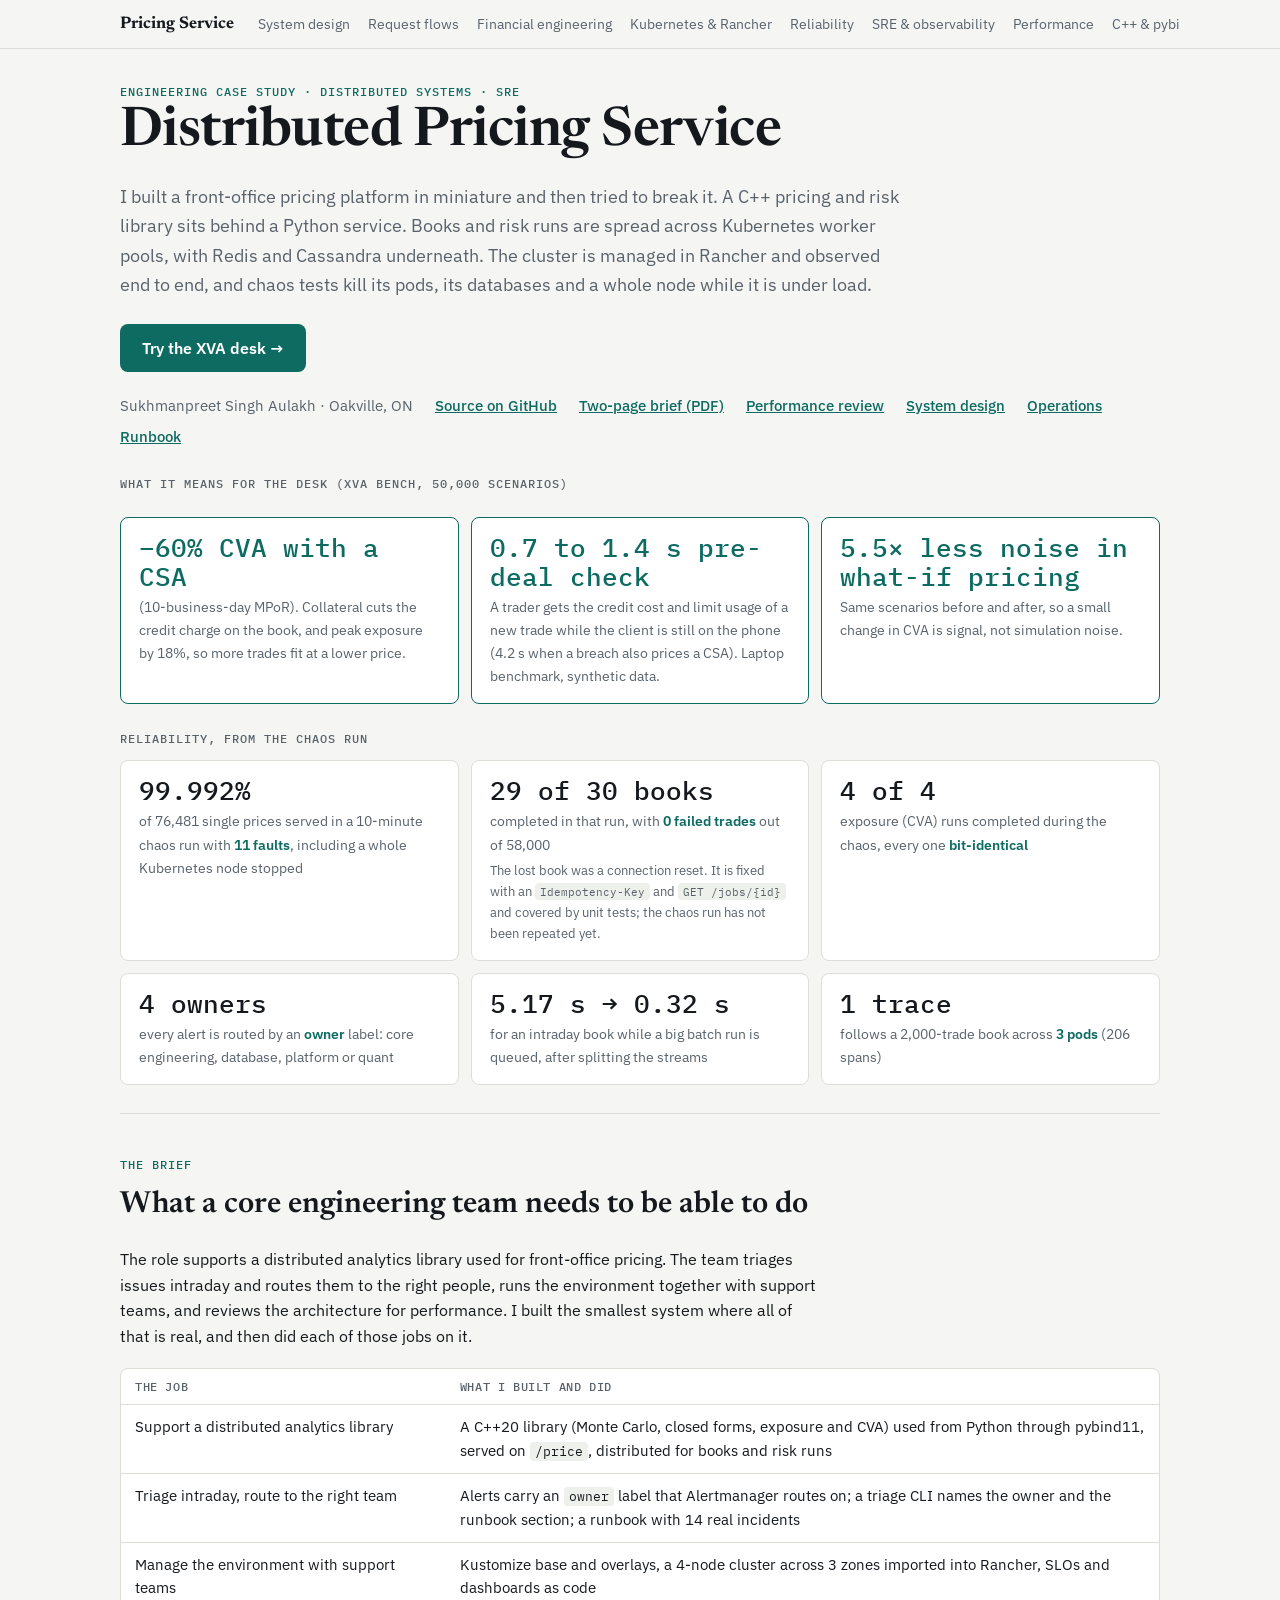
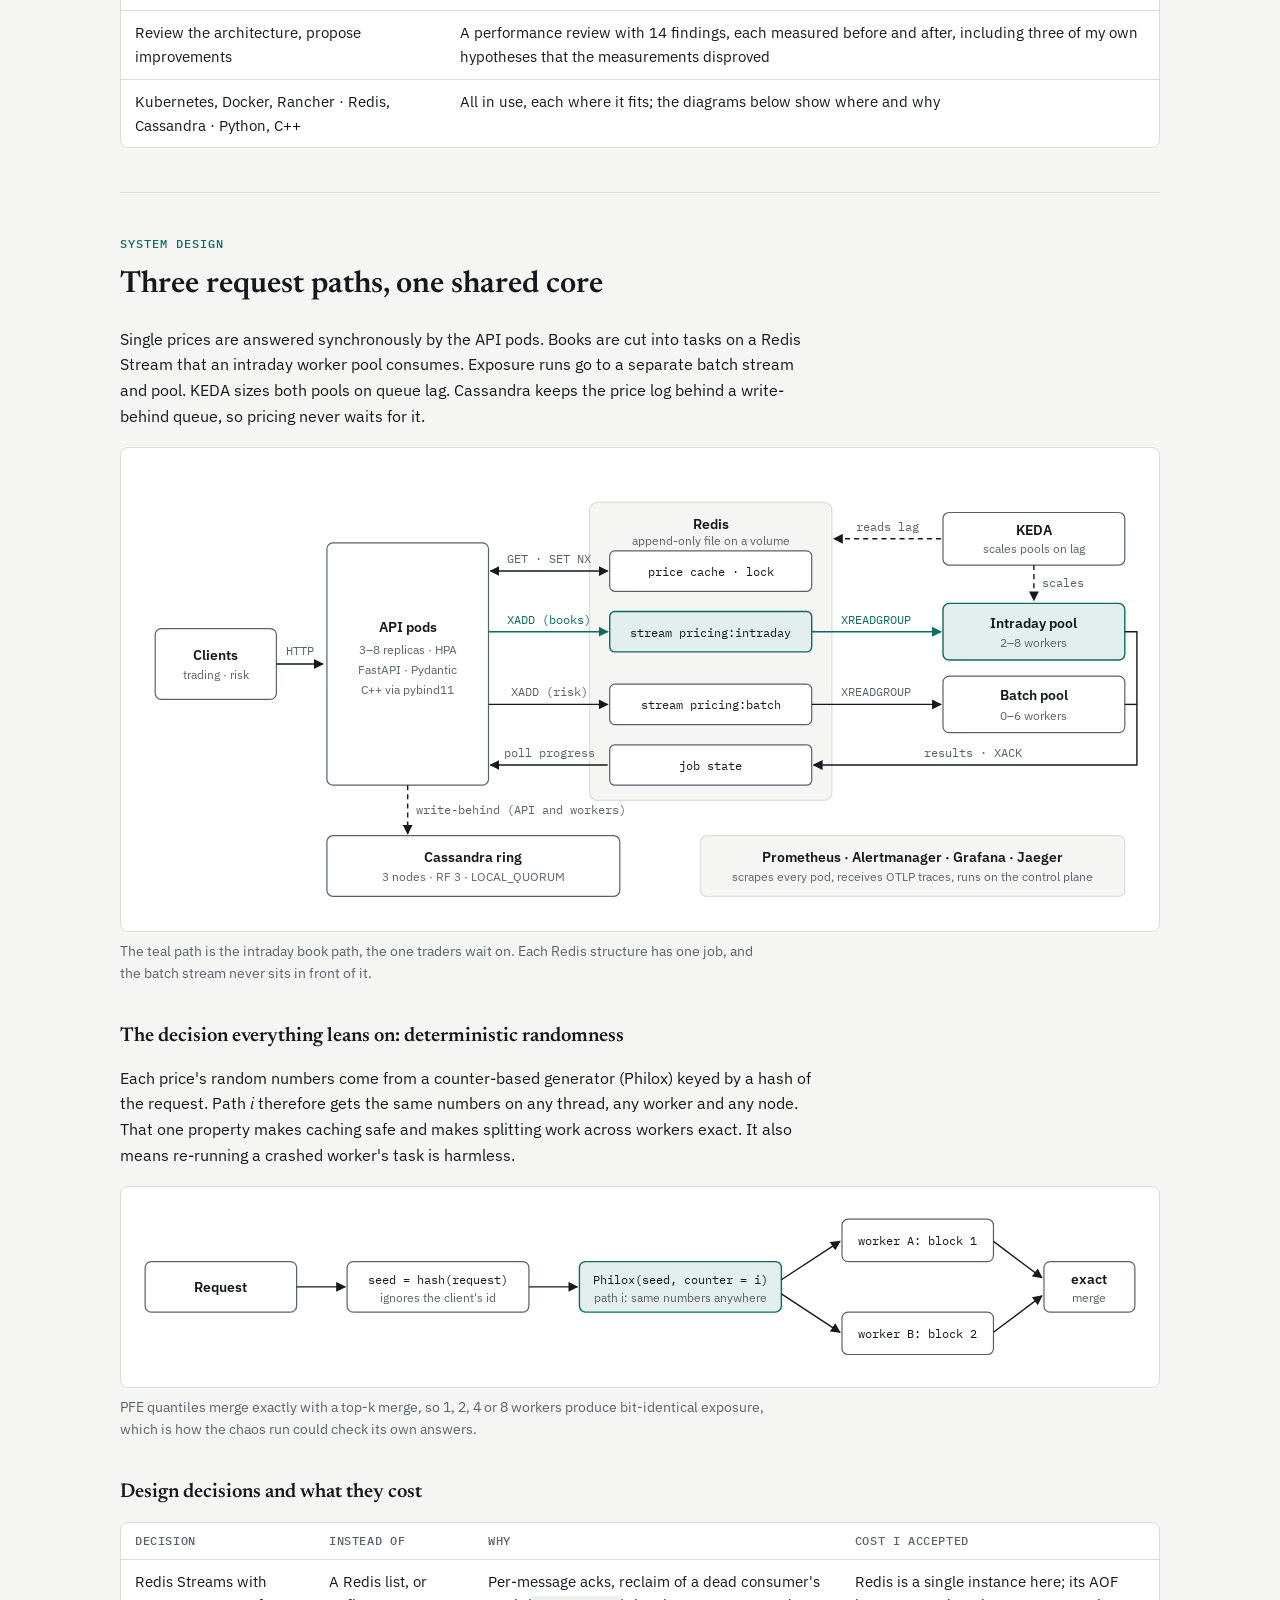
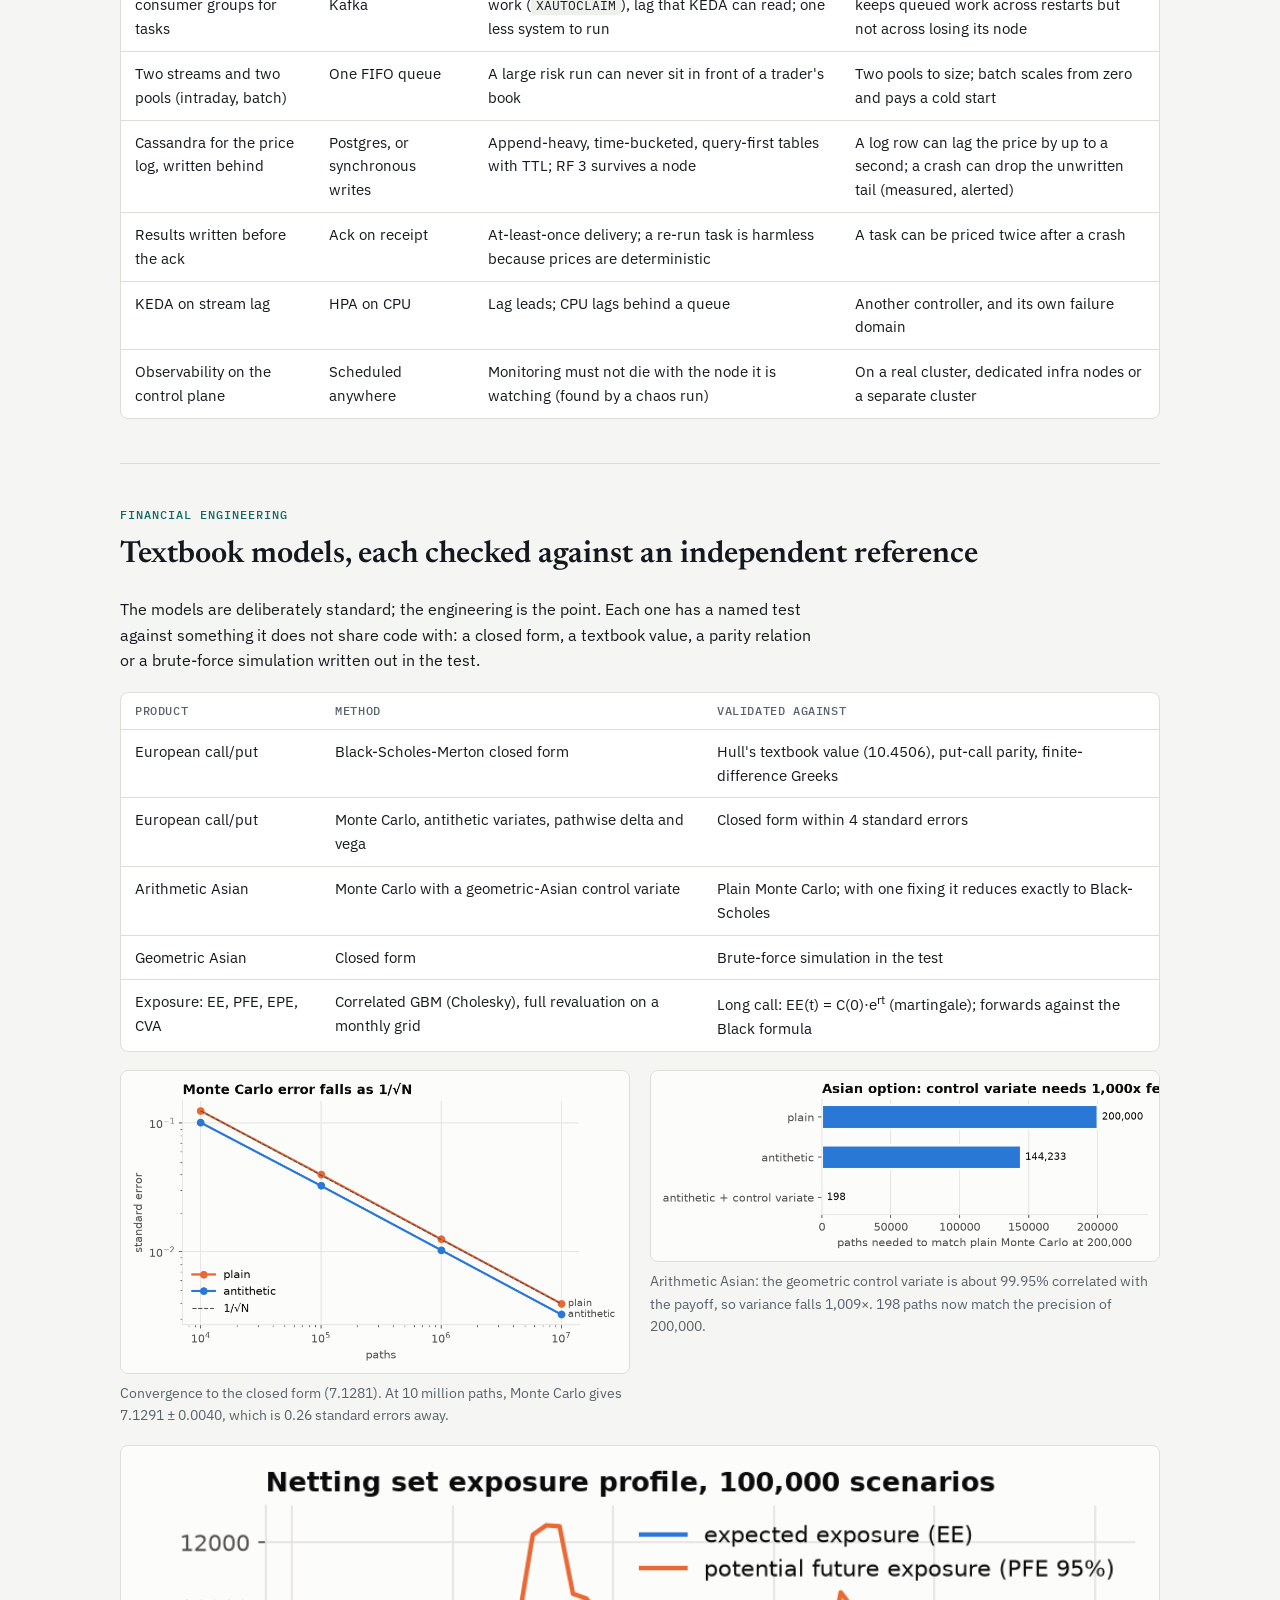
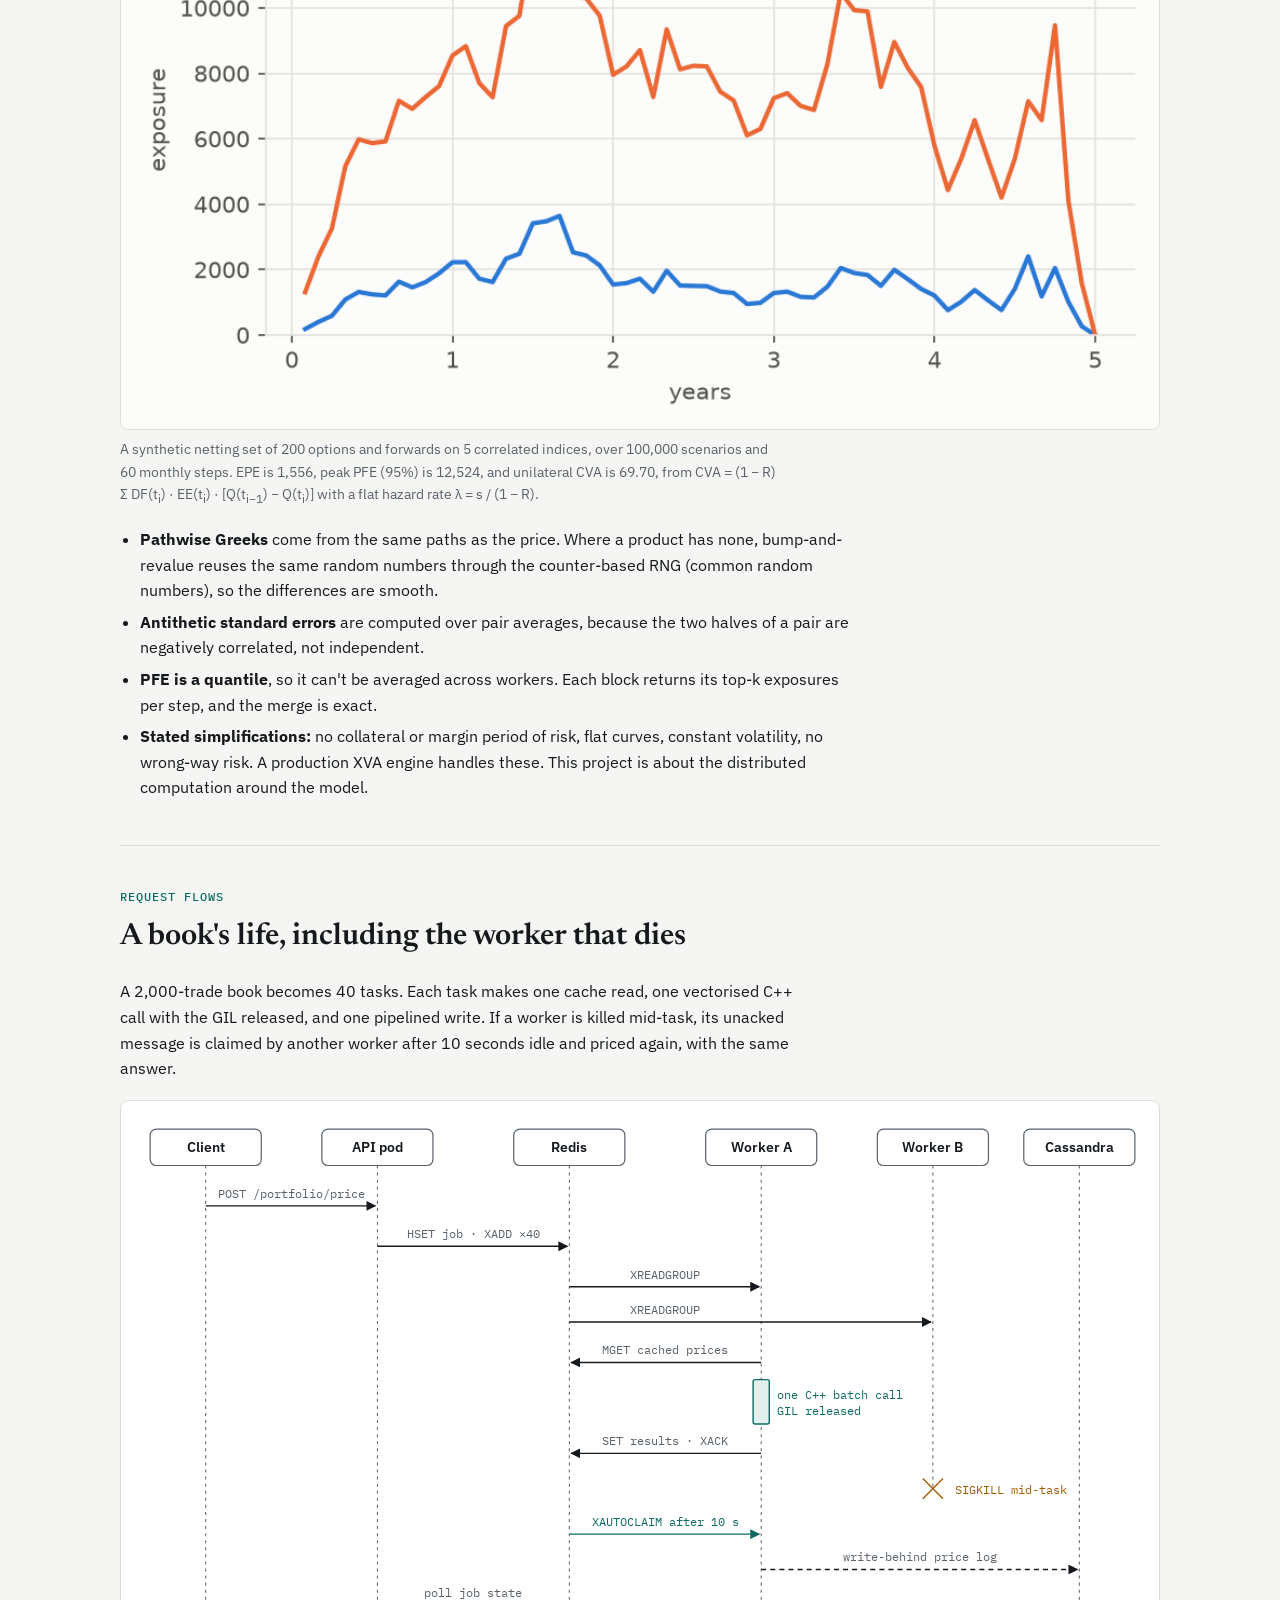
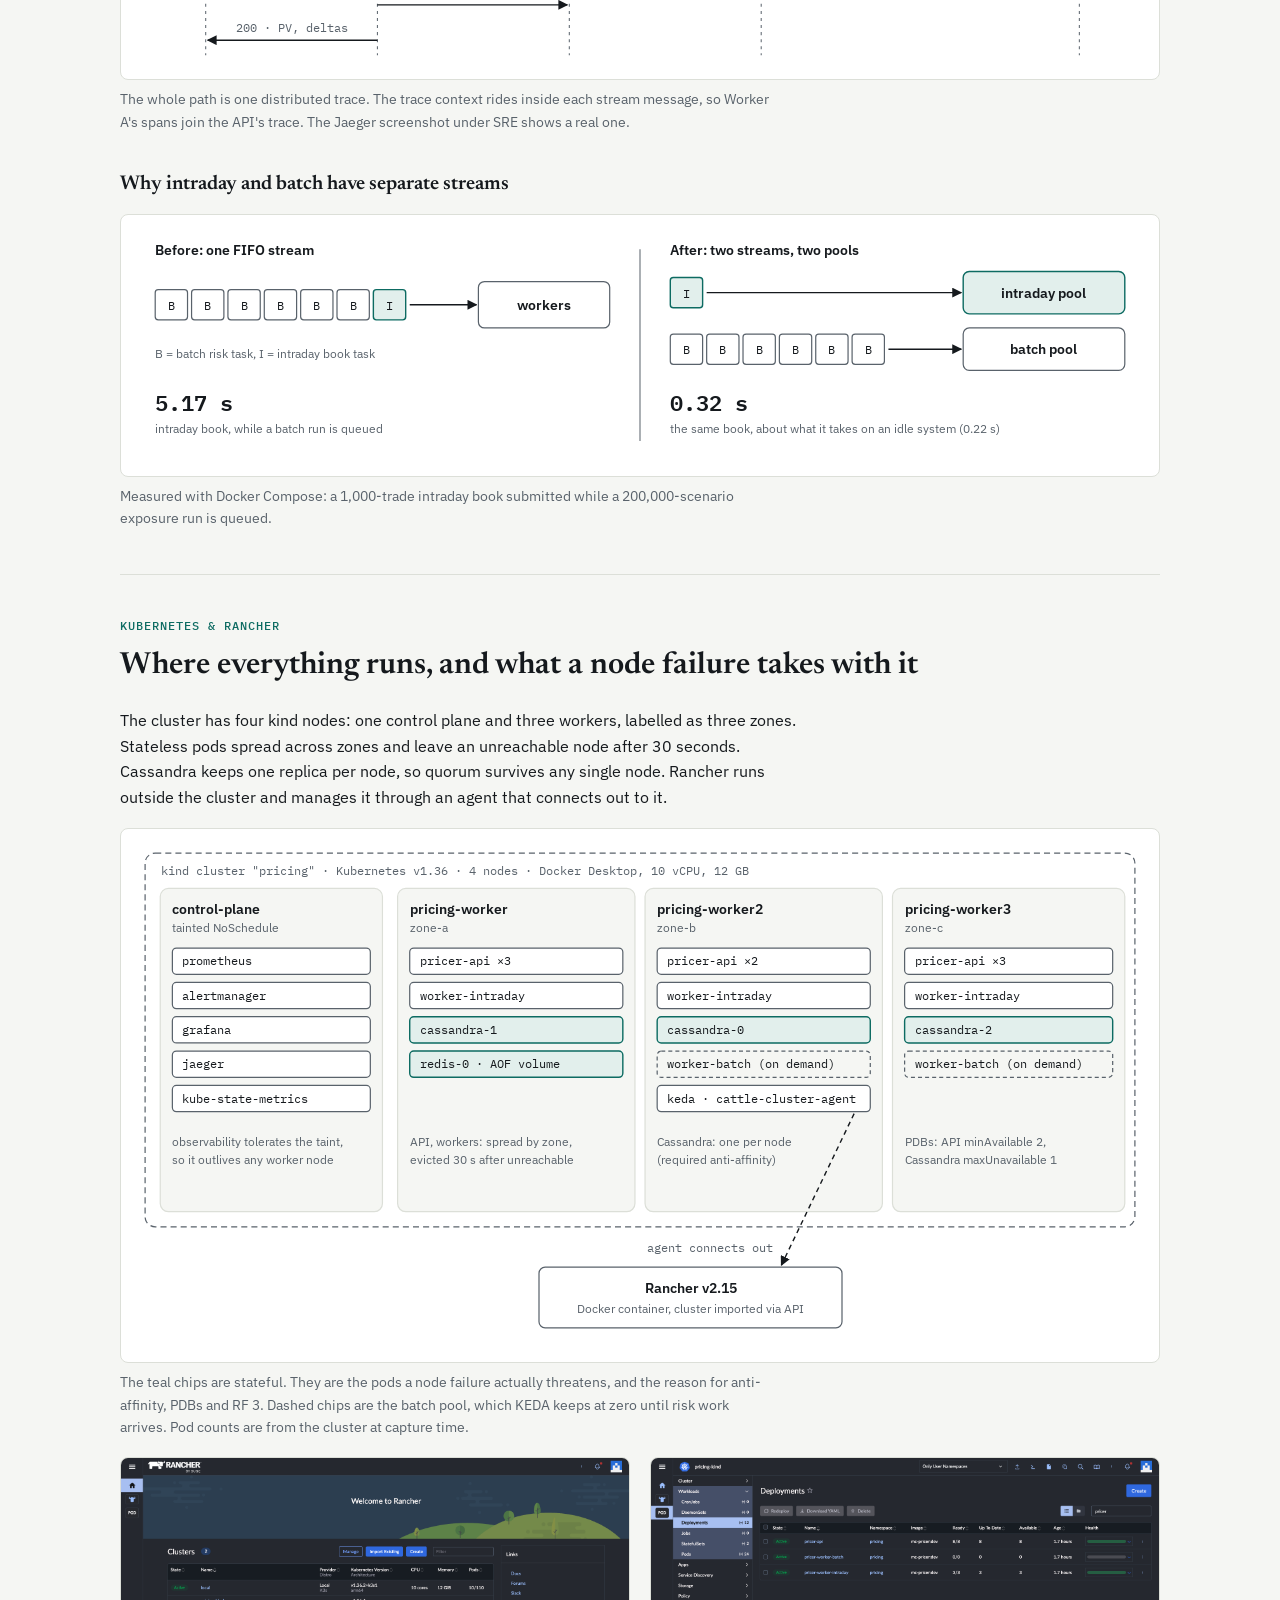
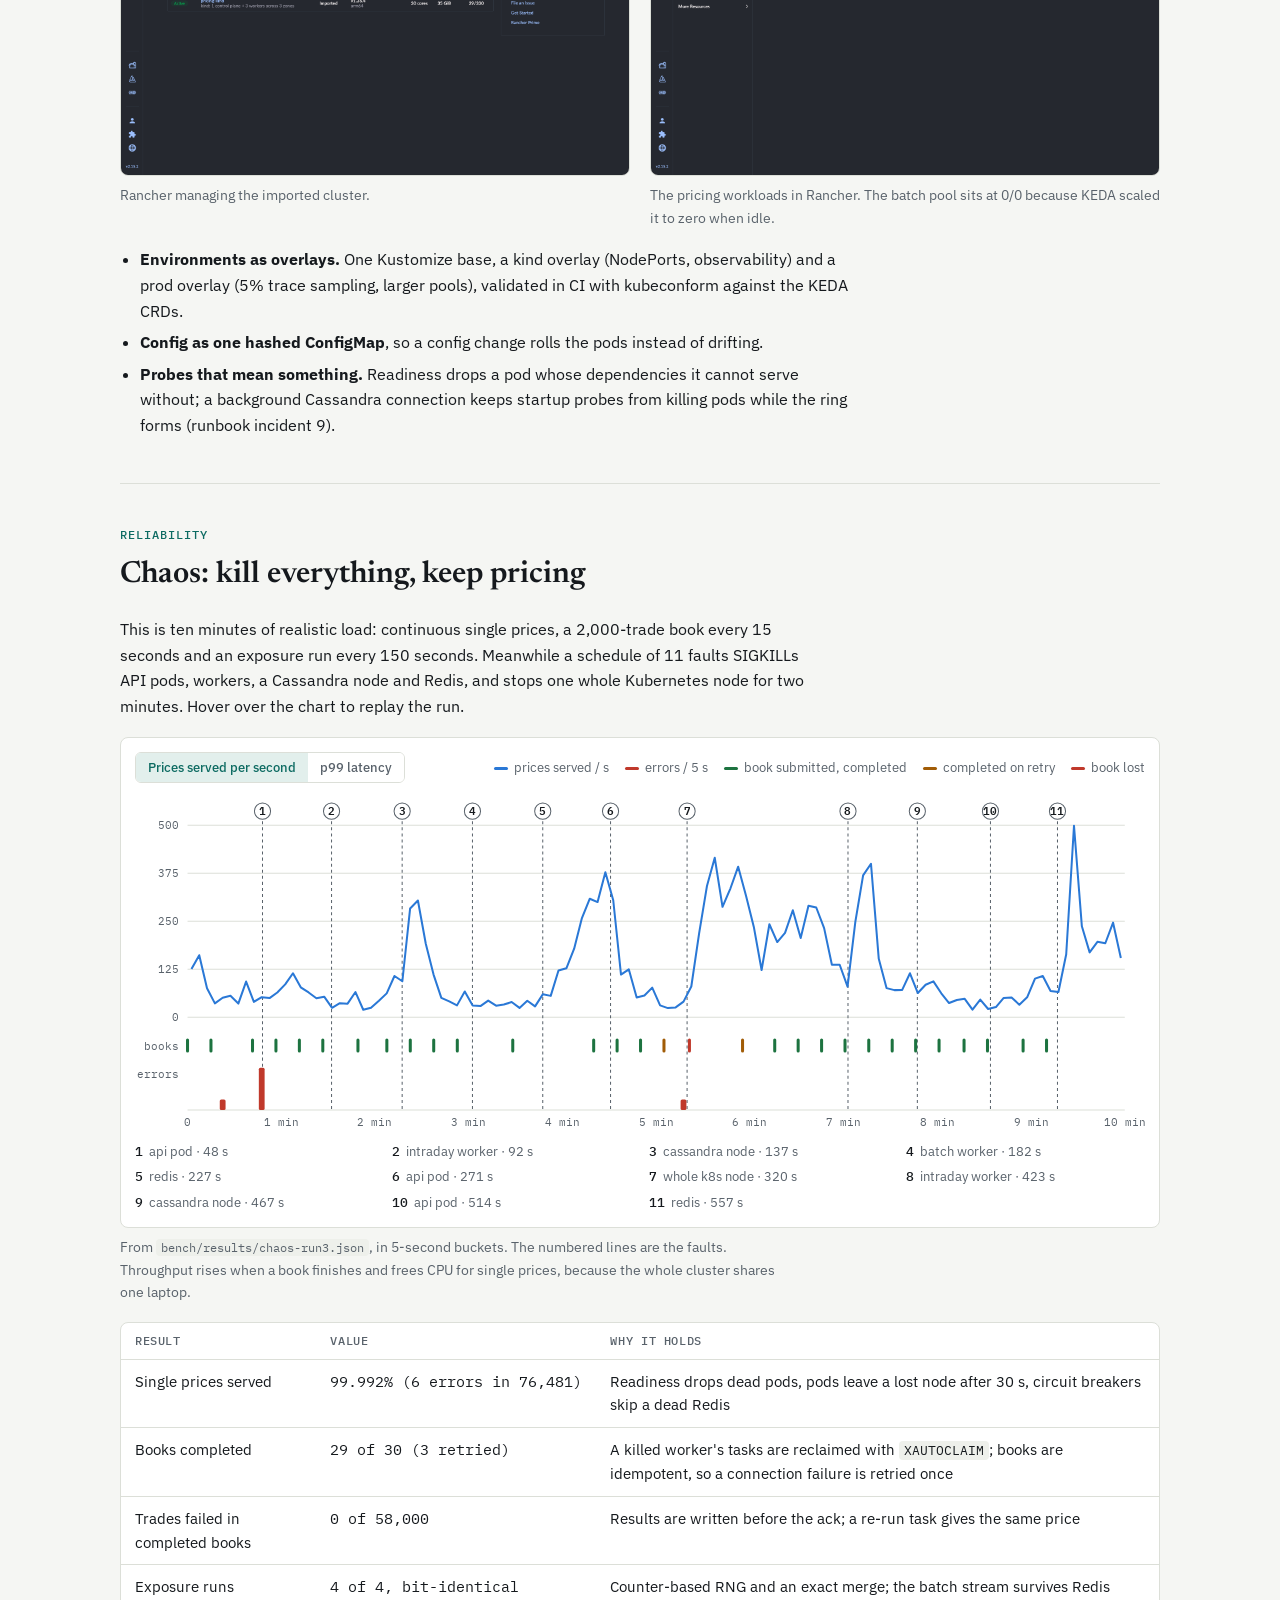
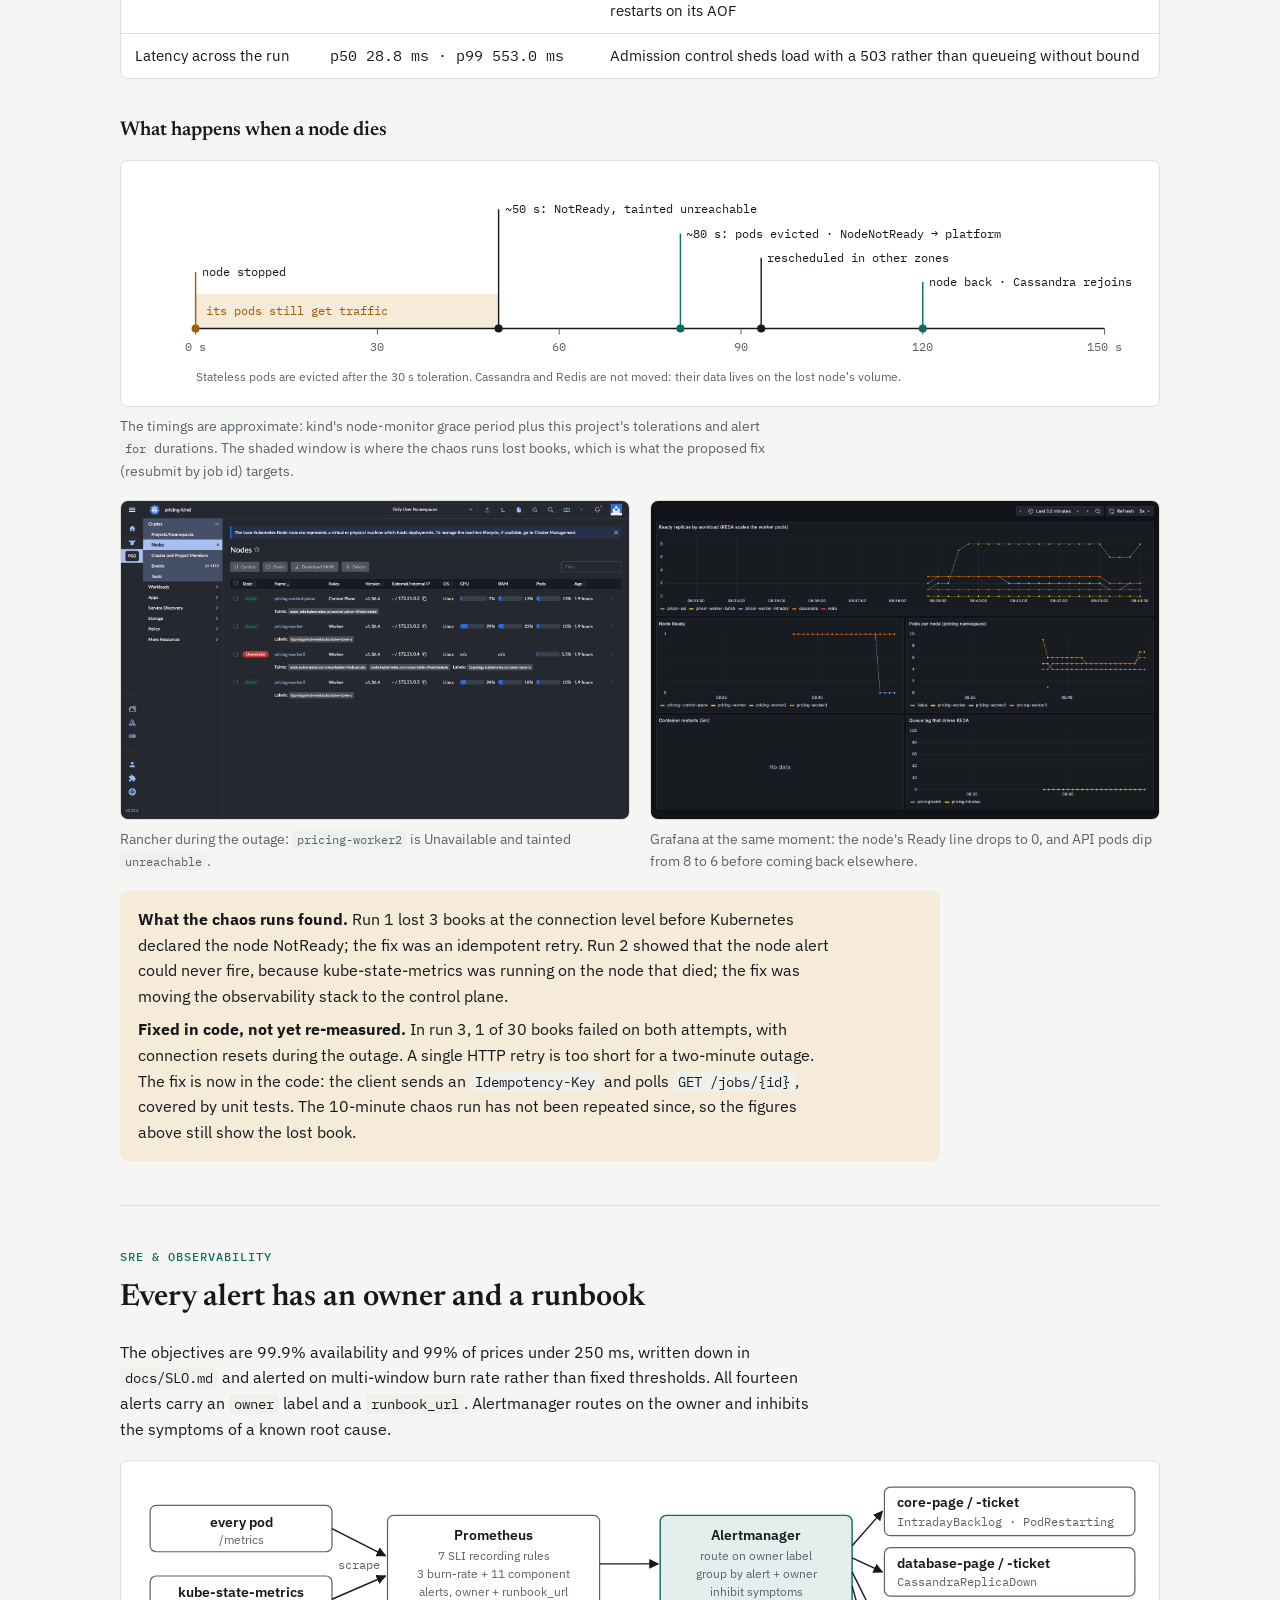
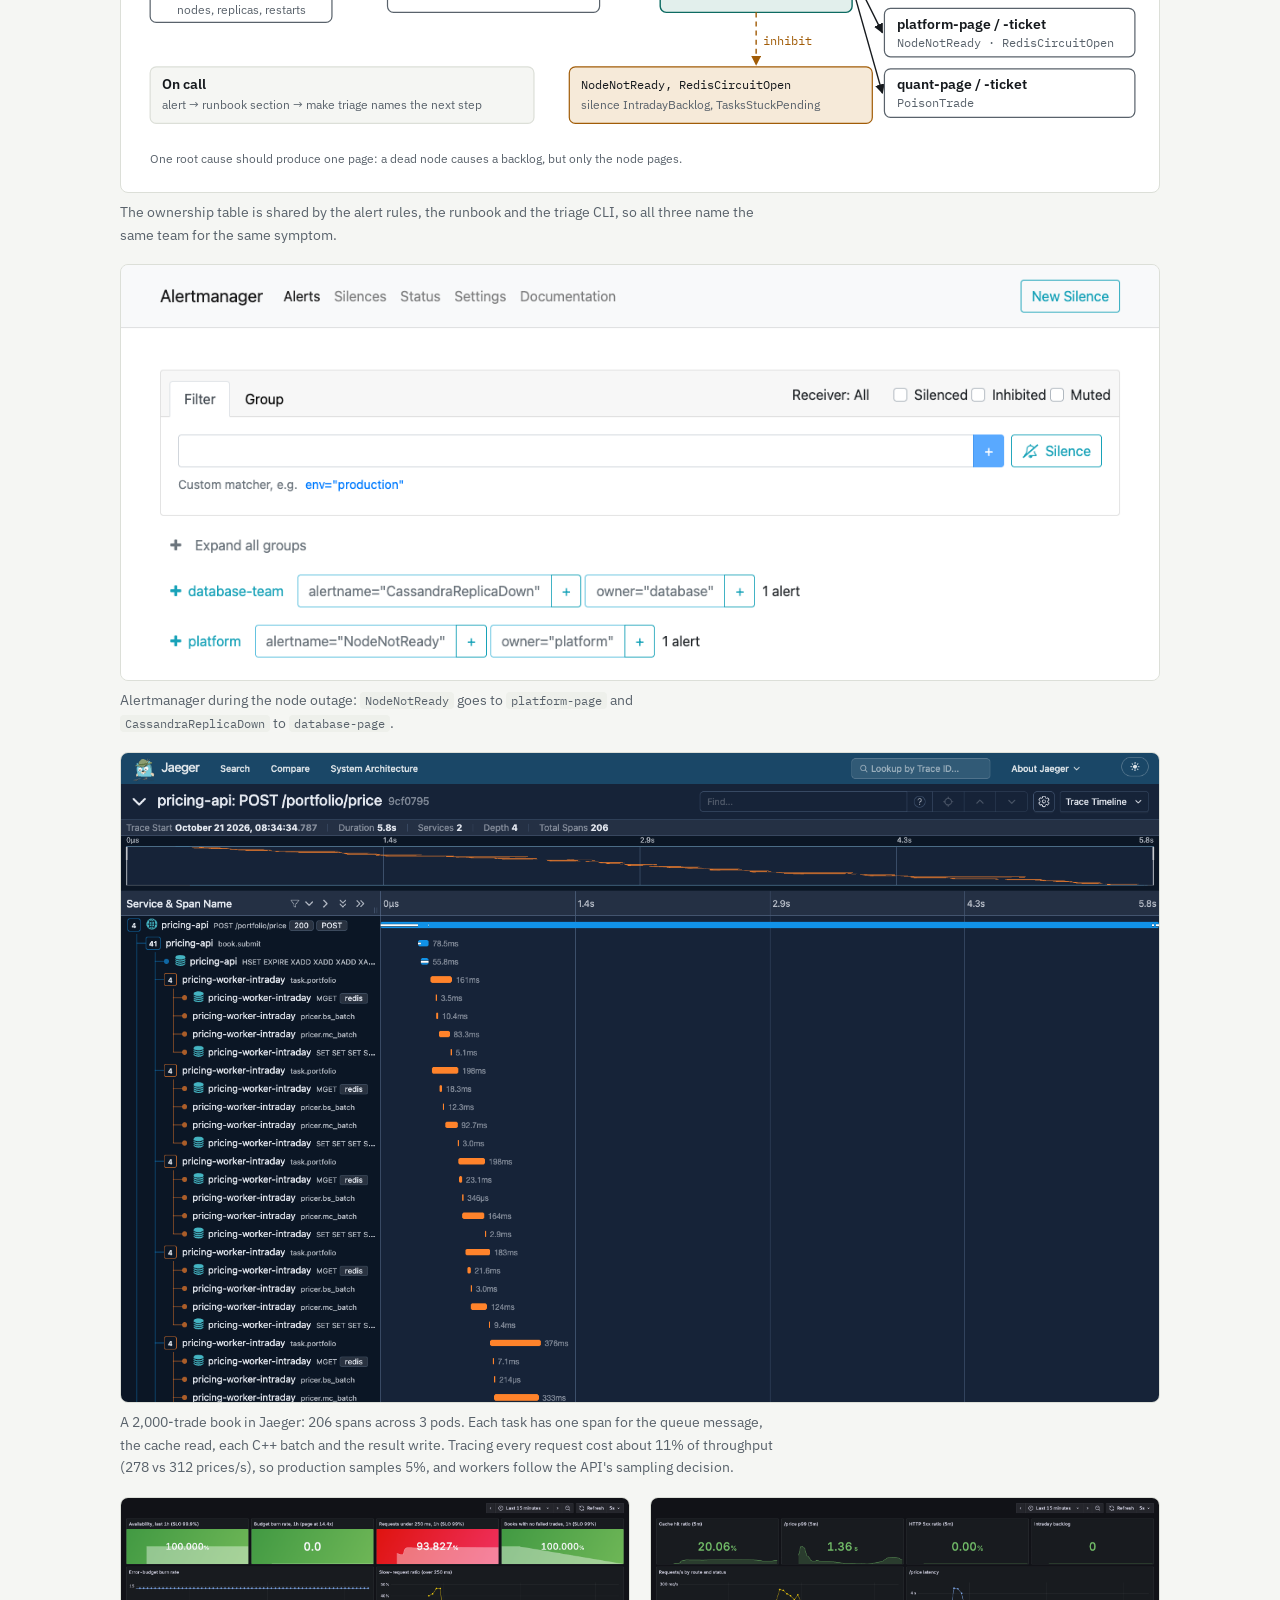
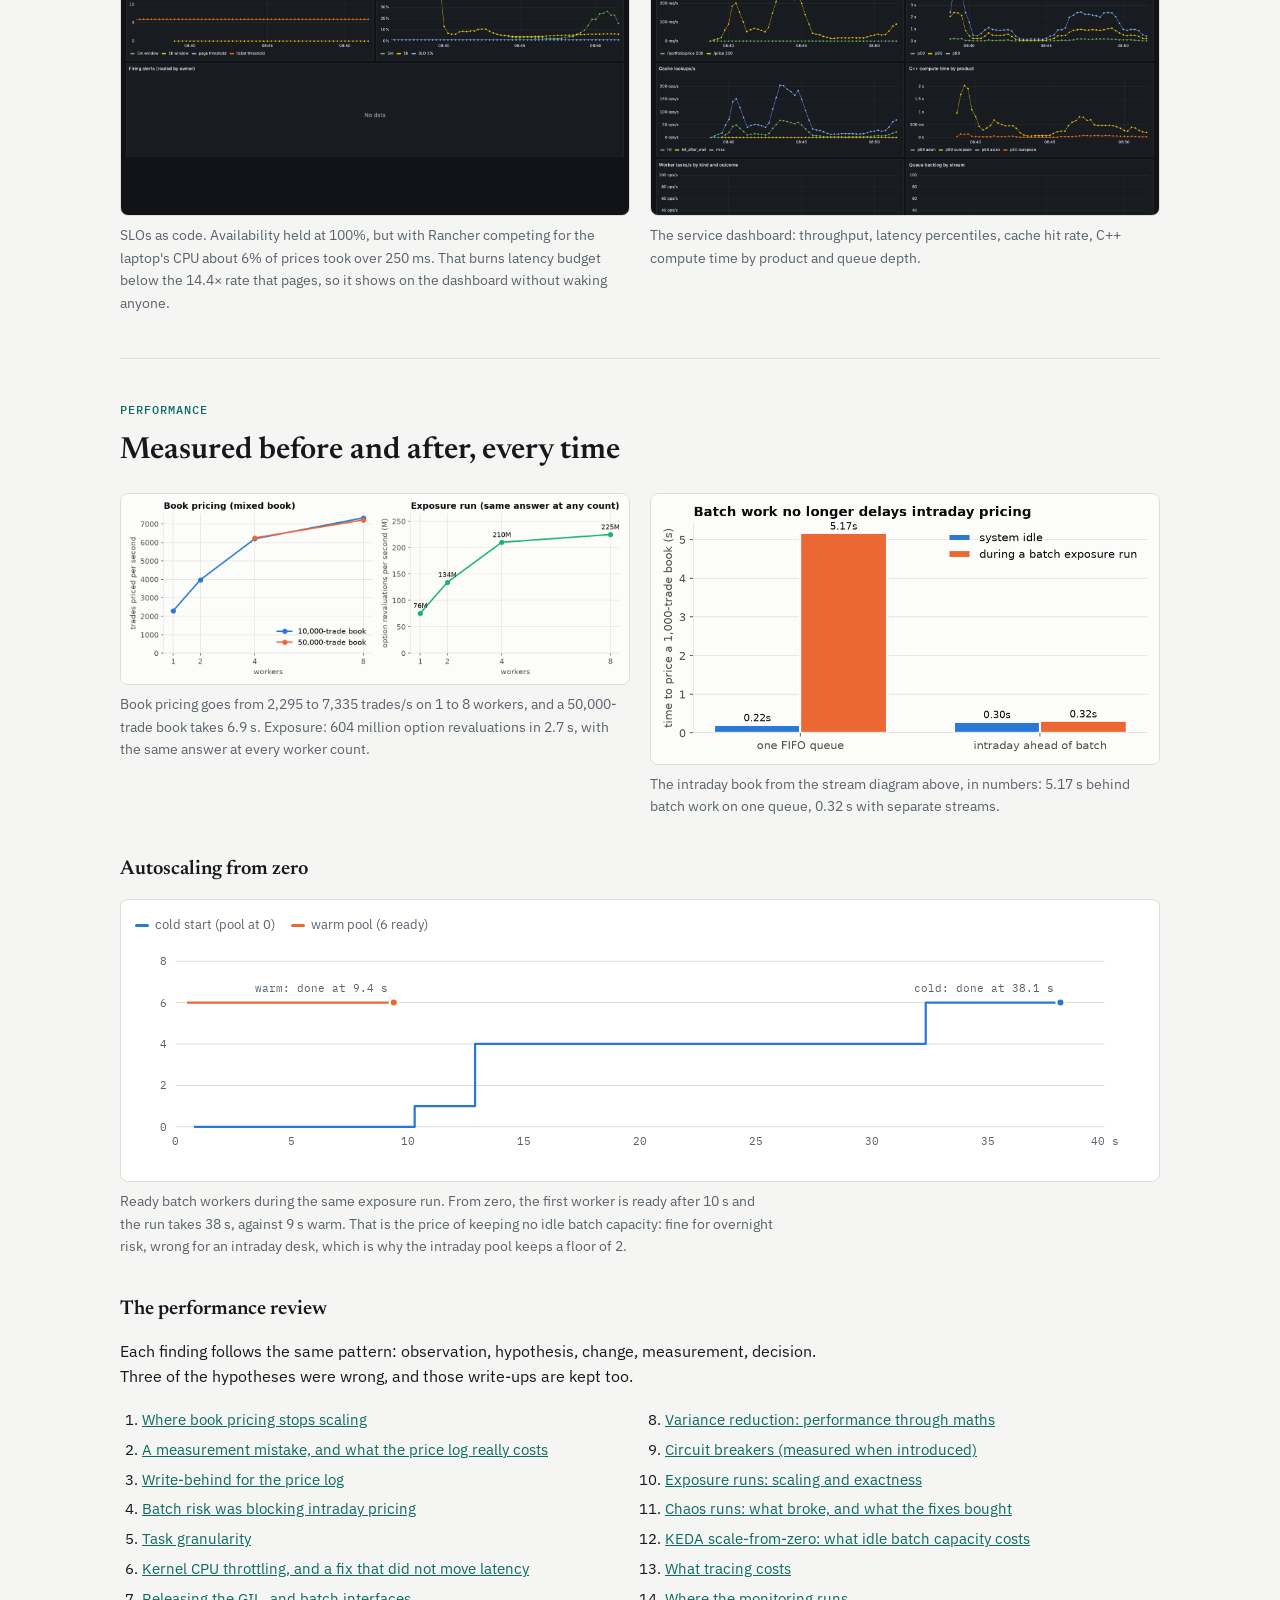
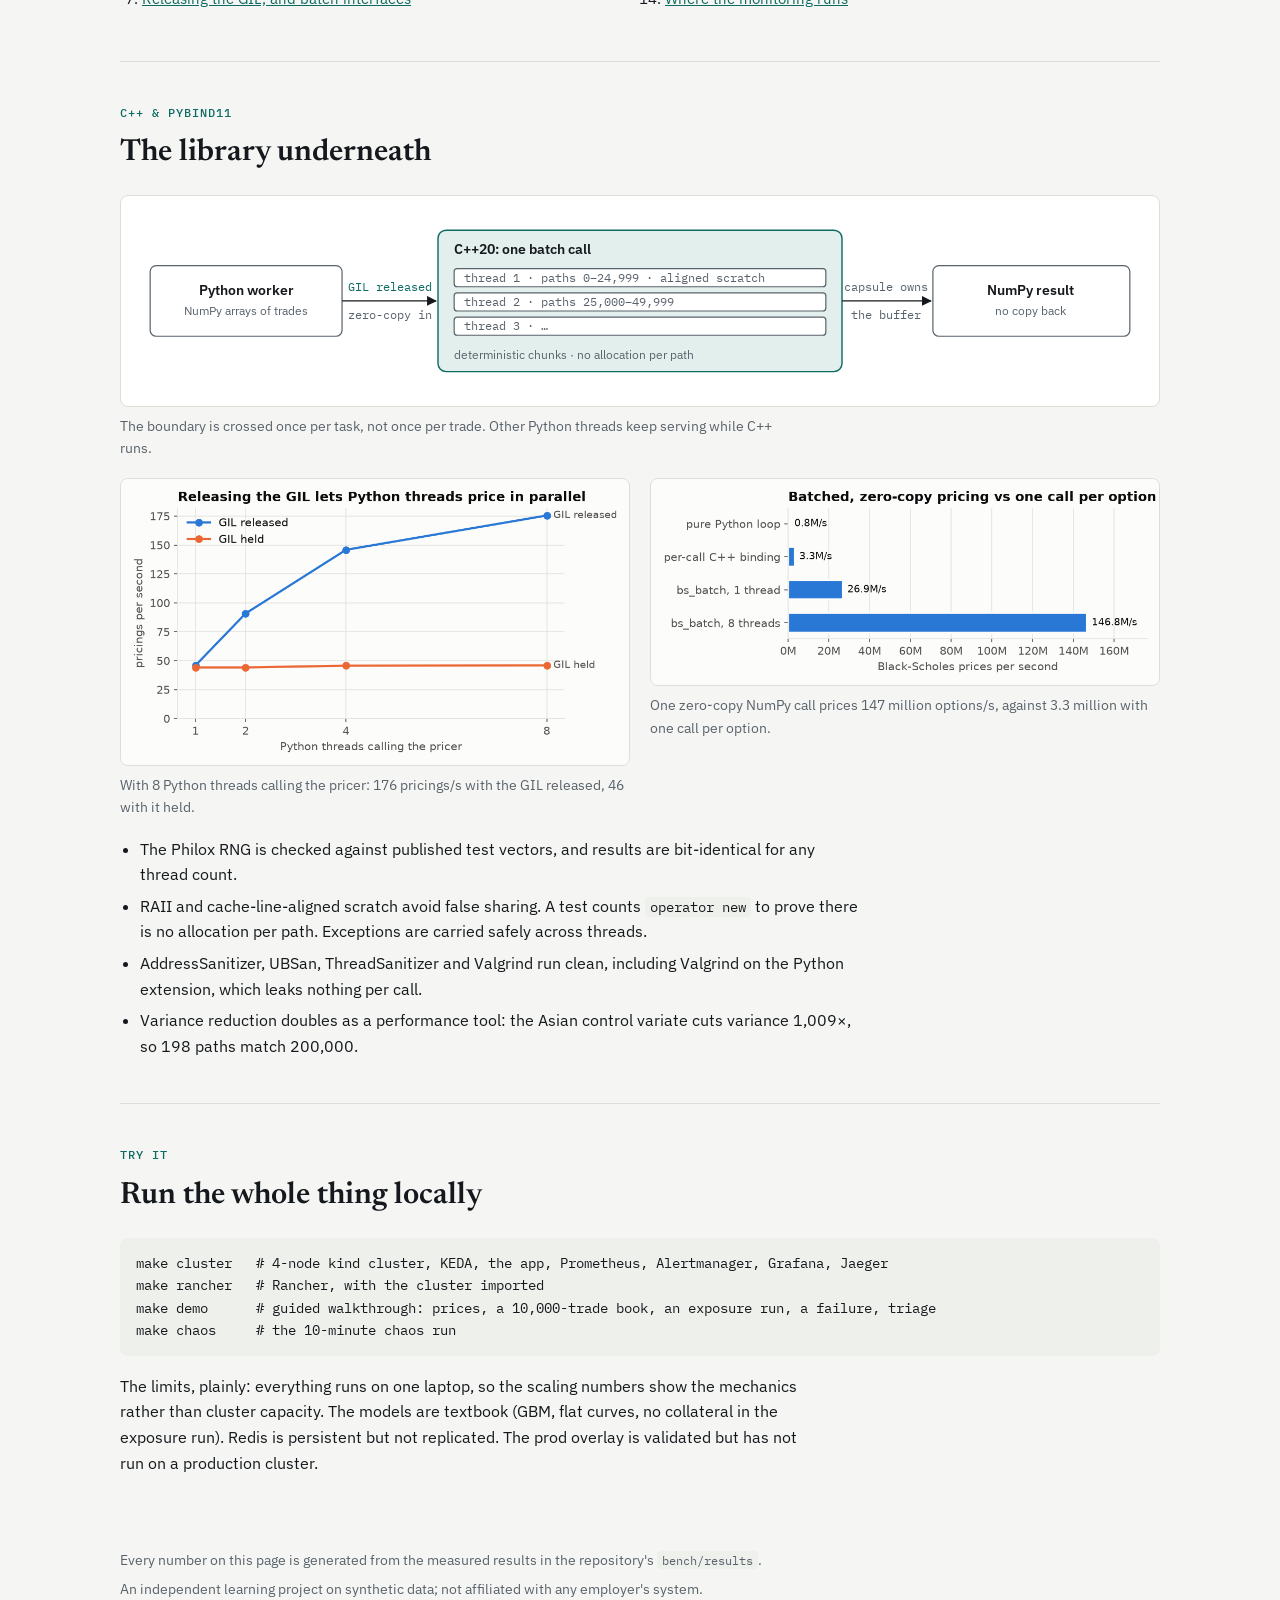
==== commit 7c157536: "docs: corrected numbers, review panel findings, sensitivities, shedding README, BUSINESS_CASE, MODEL" ====
--- a/docs/index.html
+++ b/docs/index.html
@@ -178,9 +178,9 @@
   </div>
   <div class="biz-label" id="biz-h">What it means for the desk (XVA bench, 50,000 scenarios)</div>
   <div class="biz" role="list" aria-labelledby="biz-h">
-    <div class="stat" role="listitem"><b>−72% CVA with a CSA</b><span>CVA with a CSA: collateral cuts the credit charge on the book, so more trades fit at a lower price.</span></div>
-    <div class="stat" role="listitem"><b>0.27 s pre-deal check</b><span>A trader gets the credit cost and limit usage of a new trade while the client is still on the phone.</span></div>
-    <div class="stat" role="listitem"><b>10.4&times; tighter what-if pricing</b><span>Same scenarios before and after, so a small change in CVA is signal, not simulation noise.</span></div>
+    <div class="stat" role="listitem"><b>−60% CVA with a CSA</b><span>(10-business-day MPoR). Collateral cuts the credit charge on the book, and peak exposure by 18%, so more trades fit at a lower price.</span></div>
+    <div class="stat" role="listitem"><b>0.7 to 1.4 s pre-deal check</b><span>A trader gets the credit cost and limit usage of a new trade while the client is still on the phone (4.2 s when a breach also prices a CSA). Laptop benchmark, synthetic data.</span></div>
+    <div class="stat" role="listitem"><b>5.5&times; less noise in what-if pricing</b><span>Same scenarios before and after, so a small change in CVA is signal, not simulation noise.</span></div>
   </div>
   <div class="biz-label">Reliability, from the chaos run</div>
   <div class="ledger" style="margin-top:12px">
@@ -574,7 +574,7 @@
   <p>The objectives are 99.9% availability and 99% of prices under 250 ms, written down in <code>docs/SLO.md</code> and alerted on multi-window burn rate rather than fixed thresholds. All fourteen alerts carry an <code>owner</code> label and a <code>runbook_url</code>. Alertmanager routes on the owner and inhibits the symptoms of a known root cause.</p>
   <figure>
     <div class="panel">
-    <svg class="d" viewBox="0 0 1000 300" role="img" aria-label="Alert routing: pods and kube-state-metrics are scraped by Prometheus, which evaluates SLI recordings and alerts; Alertmanager routes each alert by owner to core engineering, database, platform or quant, and inhibits backlog alerts when a node or Redis is down.">
+    <svg class="d" viewBox="0 0 1000 300" role="img" aria-label="Alert routing: pods and kube-state-metrics are scraped by Prometheus, which evaluates SLI recordings and alerts; Alertmanager routes each alert by owner to a page or ticket receiver for core, database, platform or quant, and inhibits backlog alerts when a node or Redis is down.">
       <defs><marker id="a6" viewBox="0 0 10 10" refX="9" refY="5" markerWidth="7" markerHeight="7" orient="auto"><path d="M0,0 L10,5 L0,10 z" class="arrow"/></marker>
       <marker id="a6w" viewBox="0 0 10 10" refX="9" refY="5" markerWidth="7" markerHeight="7" orient="auto"><path d="M0,0 L10,5 L0,10 z" class="arrow wrn"/></marker></defs>
       <rect class="box" x="15" y="30" width="180" height="46" rx="6"/><text class="t" x="105" y="51" text-anchor="middle">every pod</text><text class="s" x="105" y="68" text-anchor="middle">/metrics</text>
@@ -597,10 +597,10 @@
       <line class="w" x1="710" y1="82" x2="740" y2="96" marker-end="url(#a6)"/>
       <line class="w" x1="710" y1="96" x2="740" y2="156" marker-end="url(#a6)"/>
       <line class="w" x1="710" y1="110" x2="740" y2="216" marker-end="url(#a6)"/>
-      <rect class="box" x="742" y="12" width="248" height="48" rx="6"/><text class="t" x="754" y="32">core-engineering</text><text class="lbl" x="754" y="50">IntradayBacklog · PodRestarting</text>
-      <rect class="box" x="742" y="72" width="248" height="48" rx="6"/><text class="t" x="754" y="92">database-team</text><text class="lbl" x="754" y="110">CassandraReplicaDown</text>
-      <rect class="box" x="742" y="132" width="248" height="48" rx="6"/><text class="t" x="754" y="152">platform</text><text class="lbl" x="754" y="170">NodeNotReady · RedisCircuitOpen</text>
-      <rect class="box" x="742" y="192" width="248" height="48" rx="6"/><text class="t" x="754" y="212">quant-analytics</text><text class="lbl" x="754" y="230">PoisonTrade</text>
+      <rect class="box" x="742" y="12" width="248" height="48" rx="6"/><text class="t" x="754" y="32">core-page / -ticket</text><text class="lbl" x="754" y="50">IntradayBacklog · PodRestarting</text>
+      <rect class="box" x="742" y="72" width="248" height="48" rx="6"/><text class="t" x="754" y="92">database-page / -ticket</text><text class="lbl" x="754" y="110">CassandraReplicaDown</text>
+      <rect class="box" x="742" y="132" width="248" height="48" rx="6"/><text class="t" x="754" y="152">platform-page / -ticket</text><text class="lbl" x="754" y="170">NodeNotReady · RedisCircuitOpen</text>
+      <rect class="box" x="742" y="192" width="248" height="48" rx="6"/><text class="t" x="754" y="212">quant-page / -ticket</text><text class="lbl" x="754" y="230">PoisonTrade</text>
       <rect class="wbox" x="430" y="190" width="300" height="56" rx="6"/>
       <text class="m" x="442" y="212">NodeNotReady, RedisCircuitOpen</text>
       <text class="s" x="442" y="232">silence IntradayBacklog, TasksStuckPending</text>
@@ -614,7 +614,7 @@
     </div>
     <figcaption>The ownership table is shared by the alert rules, the runbook and the triage CLI, so all three name the same team for the same symptom.</figcaption>
   </figure>
-  <figure><img src="img/ui/alertmanager.png" alt="Alertmanager with CassandraReplicaDown routed to the database team and NodeNotReady to platform" loading="lazy"><figcaption>Alertmanager during the node outage: <code>NodeNotReady</code> goes to platform and <code>CassandraReplicaDown</code> to the database team.</figcaption></figure>
+  <figure><img src="img/ui/alertmanager.png" alt="Alertmanager with CassandraReplicaDown routed to the database receivers and NodeNotReady to the platform receivers" loading="lazy"><figcaption>Alertmanager during the node outage: <code>NodeNotReady</code> goes to <code>platform-page</code> and <code>CassandraReplicaDown</code> to <code>database-page</code>.</figcaption></figure>
   <figure><img src="img/ui/jaeger-trace.png" alt="Jaeger trace of one book across the API and worker pods" loading="lazy"><figcaption>A 2,000-trade book in Jaeger: 206 spans across 3 pods. Each task has one span for the queue message, the cache read, each C++ batch and the result write. Tracing every request cost about 11% of throughput (278 vs 312 prices/s), so production samples 5%, and workers follow the API's sampling decision.</figcaption></figure>
   <div class="two">
     <figure><img src="img/ui/grafana-slo.png" alt="Grafana SLO dashboard" loading="lazy"><figcaption>SLOs as code. Availability held at 100%, but with Rancher competing for the laptop's CPU about 6% of prices took over 250 ms. That burns latency budget below the 14.4× rate that pages, so it shows on the dashboard without waking anyone.</figcaption></figure>
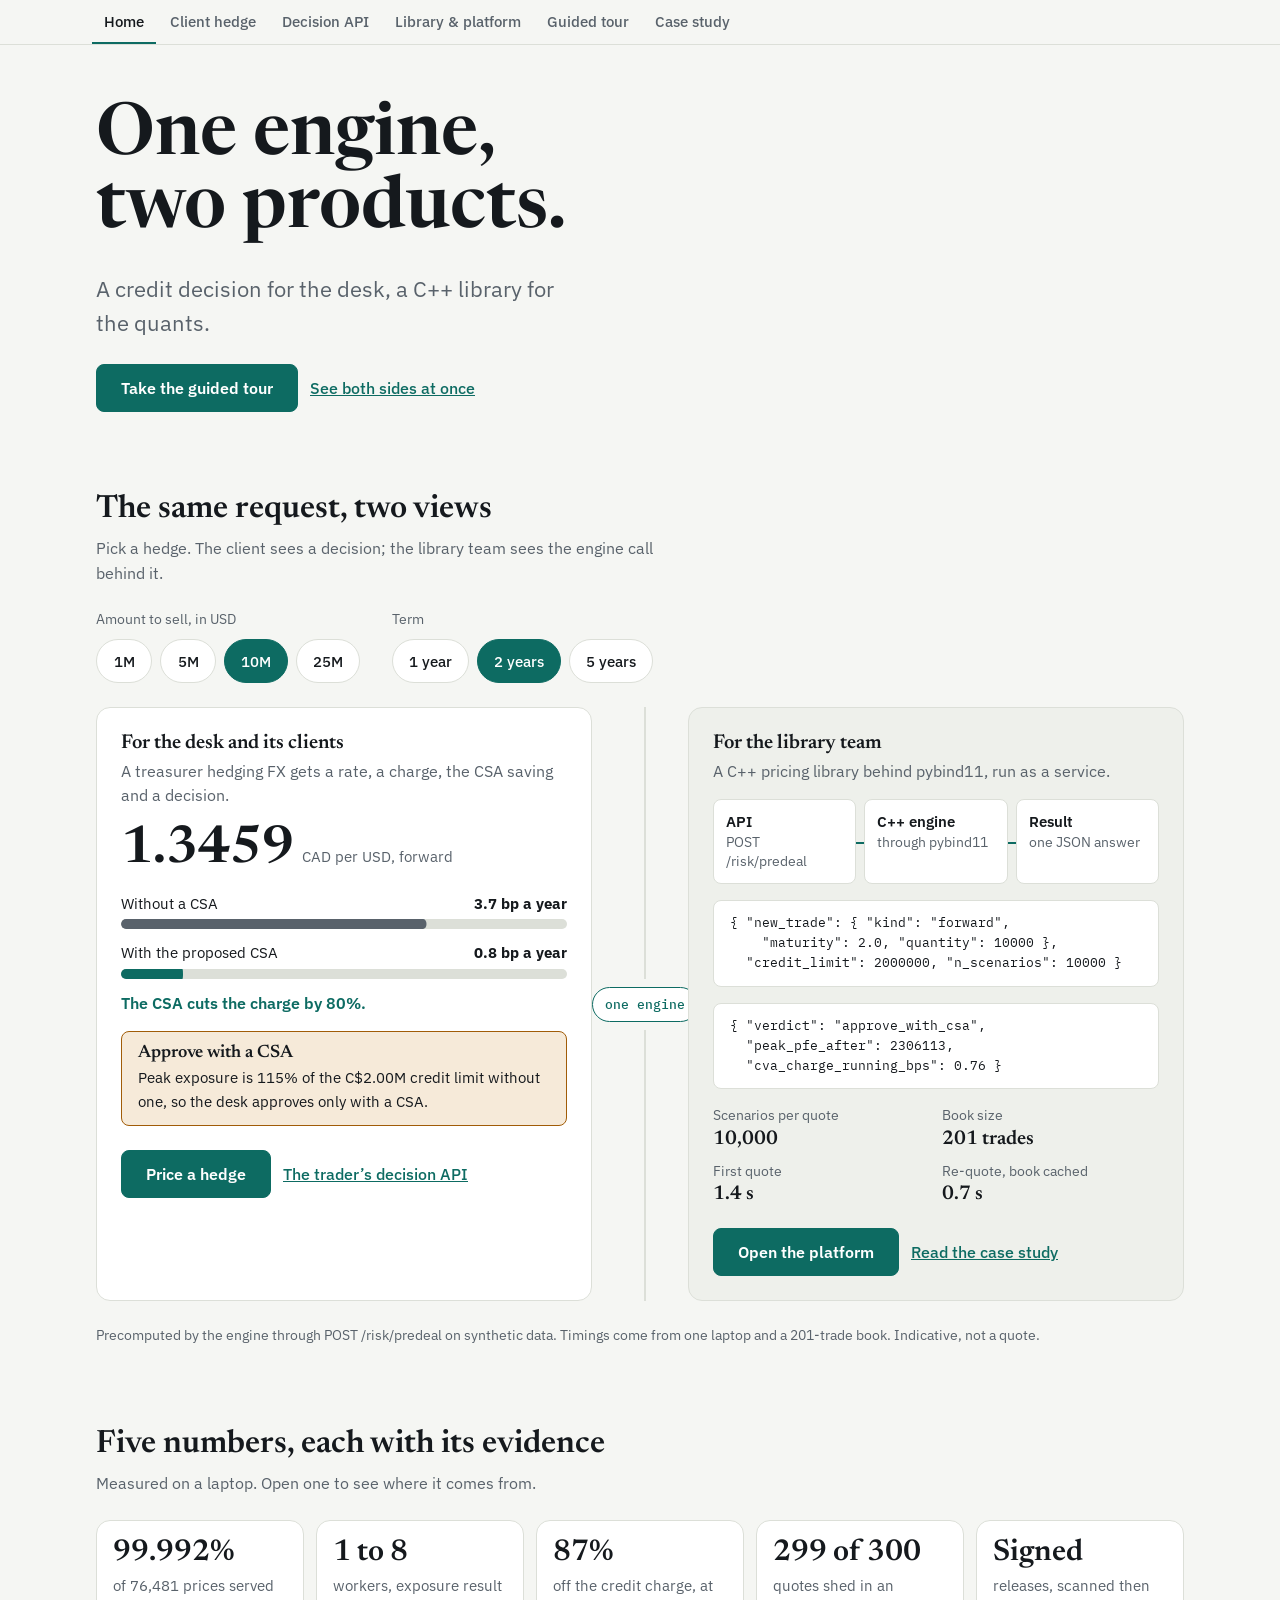
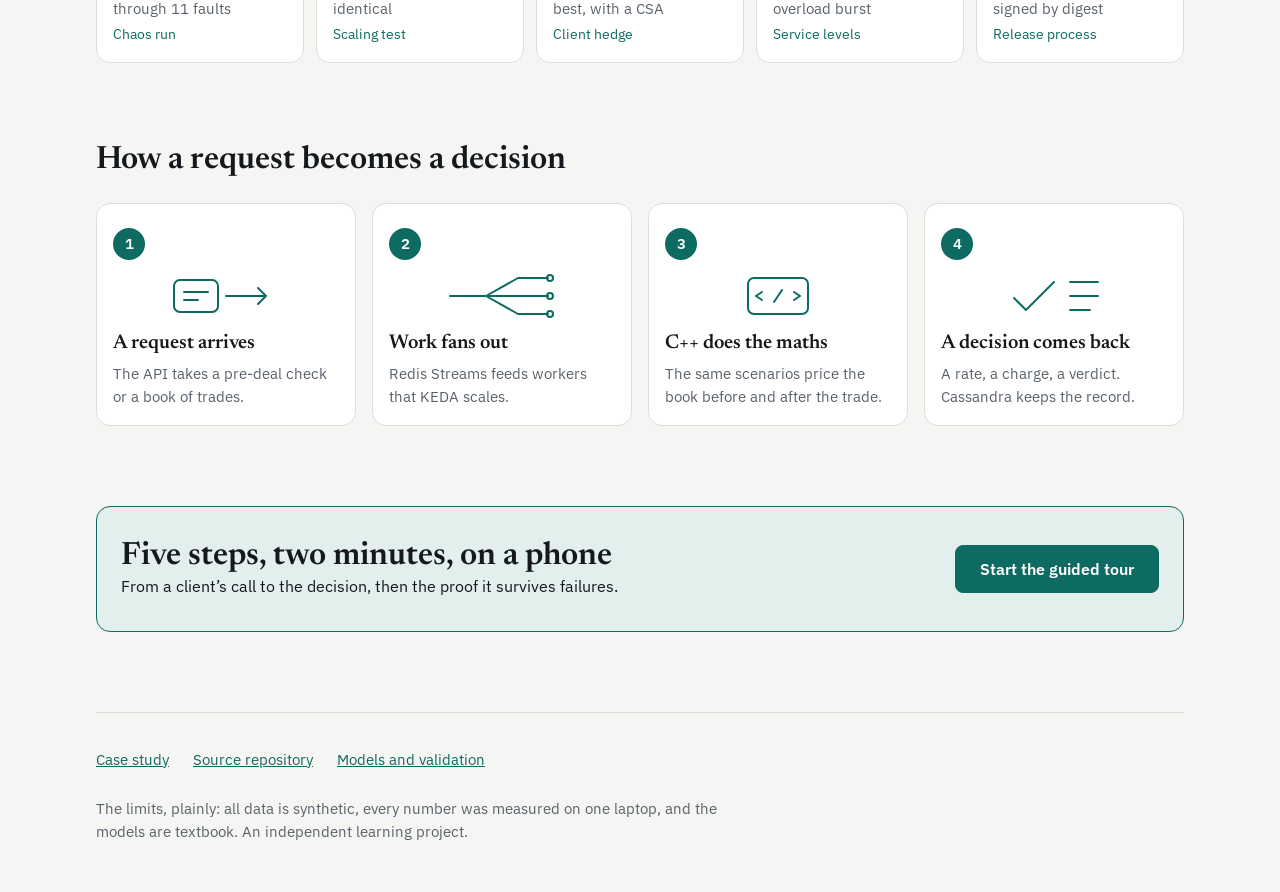
==== commit e7811851: "feat(site): two-product front door, shared site nav, case study moved to case-study.html, guided tou" ====
--- a/docs/index.html
+++ b/docs/index.html
@@ -1,817 +1,344 @@
 <!doctype html>
 <html lang="en"><head><meta charset="utf-8"><meta name="viewport" content="width=device-width, initial-scale=1, viewport-fit=cover">
-<meta name="description" content="A distributed C++/pybind11 pricing and CVA service on Kubernetes with Redis Streams, Cassandra, KEDA and Rancher: system design, chaos testing and SRE, with every number measured.">
-<meta property="og:type" content="website">
-<meta property="og:title" content="Distributed Pricing Service">
-<meta property="og:description" content="A distributed C++/pybind11 pricing and CVA service on Kubernetes with Redis Streams, Cassandra, KEDA and Rancher: system design, chaos testing and SRE, with every number measured.">
+<title>Distributed Pricing Service</title>
+<meta name="description" content="One C++ pricing engine, two products: a credit decision and CSA saving for the desk and its clients, and a pybind11 library on Kubernetes for the quants. Every number measured, on synthetic data.">
+<meta property="og:type" content="website"><meta property="og:title" content="Distributed Pricing Service">
+<meta property="og:description" content="One pricing engine. A decision for the desk, a library for the quants.">
 <meta property="og:url" content="https://sukhmanaulakh18.github.io/distributed-pricing-service/">
 <meta property="og:image" content="https://sukhmanaulakh18.github.io/distributed-pricing-service/img/og.png">
-<meta property="og:image:width" content="1200">
-<meta property="og:image:height" content="630">
 <meta name="twitter:card" content="summary_large_image">
-<meta name="author" content="Sukhmanpreet Singh Aulakh">
-</head><body>
-<title>Distributed Pricing Service</title>
-<link rel="preconnect" href="https://fonts.googleapis.com">
-<link rel="preconnect" href="https://fonts.gstatic.com" crossorigin>
+<link rel="preconnect" href="https://fonts.googleapis.com"><link rel="preconnect" href="https://fonts.gstatic.com" crossorigin>
 <link rel="stylesheet" href="https://fonts.googleapis.com/css2?family=Newsreader:opsz,wght@6..72,500;6..72,600&family=IBM+Plex+Sans:wght@400;500;600&family=IBM+Plex+Mono:wght@400;500&display=swap">
 <style>
-/* Layout: an engineering case study. Sticky section nav; one reading column for
-   the argument, full-width diagrams and charts for the mechanism and evidence. */
+/* Hallmark · checked: 2026-11-18 · genre: modern-minimal · theme: brand (site tokens from the case study: Newsreader, IBM Plex, teal on warm grey, light and dark)
+ * pre-emit critique: P5 H4 E4 S5 R5 V4 · weakest: V, one accent and no photograph by design; the signature is one request shown as a client decision and as the engine call that made it, side by side
+ * hero: Stage (headline, one sentence, two actions) · nav: sticky text tabs, the shared site nav · footer: links and the honest limits · job: choose a product and try it · built: the project · v2.0.0
+ * Hallmark · answered 58 · the demo and proof sections carry the figures a reader checks; the hero itself is the headline, one sentence and two actions */
 :root {
   --bg: #f5f6f3; --surface: #ffffff; --ink: #15191d; --muted: #59626b; --line: #dcdfd8;
-  --accent: #0d6b62; --accent-soft: #e2efec; --warn: #a15c07; --warn-soft: #f6ead9; --bad: #c0392b; --good: #1d7340; --code-bg: #eef0eb;
-  --s1: #2a78d6; --s2: #eb6834;
+  --accent: #0d6b62; --accent-soft: #e2efec; --warn: #a15c07; --warn-soft: #f6ead9; --on-accent: #ffffff; --code-bg: #eef0eb;
   --display: "Newsreader", "Iowan Old Style", Georgia, serif;
   --body: "IBM Plex Sans", -apple-system, "Segoe UI", sans-serif;
   --mono: "IBM Plex Mono", ui-monospace, "SF Mono", Menlo, monospace;
+  --s1: 4px; --s2: 8px; --s3: 12px; --s4: 16px; --s5: 24px; --s6: 32px; --s7: 48px; --s8: 80px;
+  --r1: 8px; --r2: 14px;
   color-scheme: light;
 }
 @media (prefers-color-scheme: dark) {
-  :root:not([data-theme="light"]) {
-    --bg: #0e1113; --surface: #161a1d; --ink: #e7eae7; --muted: #9aa3aa; --line: #2a3035;
-    --accent: #5cc0b4; --accent-soft: #15302d; --warn: #e3a34d; --warn-soft: #33270f; --bad: #f07167; --good: #6cc48c; --code-bg: #1d2226;
-    --s1: #3987e5; --s2: #d95926; color-scheme: dark;
-  }
-}
-:root[data-theme="dark"] {
-  --bg: #0e1113; --surface: #161a1d; --ink: #e7eae7; --muted: #9aa3aa; --line: #2a3035;
-  --accent: #5cc0b4; --accent-soft: #15302d; --warn: #e3a34d; --warn-soft: #33270f; --bad: #f07167; --good: #6cc48c; --code-bg: #1d2226;
-  --s1: #3987e5; --s2: #d95926; color-scheme: dark;
-}
+  :root:not([data-theme="light"]) { --bg: #0e1113; --surface: #161a1d; --ink: #e7eae7; --muted: #9aa3aa; --line: #2a3035; --accent: #5cc0b4; --accent-soft: #15302d; --warn: #e3a34d; --warn-soft: #33270f; --on-accent: #0e1113; --code-bg: #1d2226; color-scheme: dark; }
+}
+:root[data-theme="dark"] { --bg: #0e1113; --surface: #161a1d; --ink: #e7eae7; --muted: #9aa3aa; --line: #2a3035; --accent: #5cc0b4; --accent-soft: #15302d; --warn: #e3a34d; --warn-soft: #33270f; --on-accent: #0e1113; --code-bg: #1d2226; color-scheme: dark; }
 * { box-sizing: border-box; }
 [hidden] { display: none !important; }
-html { scroll-behavior: smooth; scroll-padding-top: 64px; }
-@media (prefers-reduced-motion: reduce) { html { scroll-behavior: auto; } }
-body { margin: 0; background: var(--bg); color: var(--ink); font: 16px/1.6 var(--body); }
-.wrap { max-width: 1080px; margin: 0 auto; padding-inline: 20px; padding-block: 36px 64px; }
-nav.top { position: sticky; top: env(safe-area-inset-top, 0px); z-index: 5; background: var(--bg); border-bottom: 1px solid var(--line); }
-nav.top .in { max-width: 1080px; margin: 0 auto; padding-inline: 20px; display: flex; gap: 18px; align-items: center; overflow-x: auto; white-space: nowrap; height: 48px; font-size: 0.88rem; }
-nav.top b { font-family: var(--display); font-size: 1.05rem; margin-right: 6px; }
-nav.top a { color: var(--muted); text-decoration: none; }
-nav.top a:hover { color: var(--accent); }
-h1, h2, h3 { font-family: var(--display); font-weight: 600; line-height: 1.15; text-wrap: balance; margin: 0; }
-h1 { font-size: clamp(2.2rem, 5vw, 3.4rem); letter-spacing: -0.01em; }
-h2 { font-size: 1.9rem; margin-bottom: 6px; }
+html { scroll-behavior: smooth; scroll-padding-top: 64px; overflow-x: clip; -webkit-text-size-adjust: 100%; }
+body { margin: 0; overflow-x: clip; background: var(--bg); color: var(--ink); font: 16px/1.55 var(--body); overflow-wrap: anywhere; caret-color: var(--accent); }
+::selection { background: var(--accent); color: var(--on-accent); }
+@media (prefers-reduced-motion: reduce) { html { scroll-behavior: auto; } *, *::before, *::after { transition: none !important; animation: none !important; } }
+h1, h2, h3 { font-family: var(--display); font-weight: 600; line-height: 1.12; margin: 0; text-wrap: balance; min-width: 0; overflow-wrap: break-word; }
+h1 { font-size: clamp(2.5rem, 7.2vw, 4.5rem); line-height: 1.02; }
+h2 { font-size: clamp(1.5rem, 3.4vw, 2rem); }
 h3 { font-size: 1.25rem; }
-section h3 { margin: 22px 0 0; }
-p { margin: 0; max-width: 70ch; }
+p { margin: 0; text-wrap: pretty; }
 a { color: var(--accent); }
-code { font-family: var(--mono); font-size: 0.86em; background: var(--code-bg); padding: 1px 5px; border-radius: 4px; }
-.eyebrow { font: 500 0.78rem/1 var(--mono); letter-spacing: 0.08em; text-transform: uppercase; color: var(--accent); }
-.lede { font-size: 1.15rem; color: var(--muted); margin-top: 14px; max-width: 72ch; }
-.meta { display: flex; flex-wrap: wrap; gap: 8px 22px; margin-top: 18px; font-size: 0.92rem; color: var(--muted); }
-.meta a { font-weight: 500; }
-header { display: grid; gap: 4px; padding-bottom: 28px; border-bottom: 1px solid var(--line); }
-section { padding-block: 44px; border-bottom: 1px solid var(--line); display: grid; gap: 18px; }
-section:last-of-type { border-bottom: 0; }
-.ledger { display: grid; grid-template-columns: repeat(auto-fit, minmax(300px, 1fr)); gap: 12px; margin-top: 28px; }
-.stat { background: var(--surface); border: 1px solid var(--line); border-radius: 8px; padding: 16px 18px; display: grid; gap: 4px; align-content: start; }
-.stat b { font: 500 1.6rem/1.1 var(--mono); font-variant-numeric: tabular-nums; color: var(--ink); }
-.stat span { font-size: 0.9rem; color: var(--muted); }
-.stat em { font-style: normal; color: var(--accent); font-weight: 600; }
-.cta { display: inline-flex; align-items: center; gap: 8px; margin-top: 20px; padding: 12px 22px; min-height: 48px; border-radius: 8px; background: var(--accent); color: #fff; font: 600 1rem var(--body); text-decoration: none; justify-self: start; }
-.cta:hover { filter: brightness(1.08); }
-:root[data-theme="dark"] .cta { color: #0e1113; }
-@media (prefers-color-scheme: dark) { :root:not([data-theme="light"]) .cta { color: #0e1113; } }
-.biz { display: grid; grid-template-columns: repeat(auto-fit, minmax(220px, 1fr)); gap: 12px; margin-top: 24px; }
-.biz .stat { border-color: var(--accent); }
-.biz .stat b { color: var(--accent); }
-.biz-label { margin-top: 24px; font: 500 0.78rem/1 var(--mono); letter-spacing: 0.08em; text-transform: uppercase; color: var(--muted); }
-.stat .fix { font-size: 0.82rem; }
-figure { margin: 0; display: grid; gap: 8px; min-width: 0; }
-figure img { width: 100%; height: auto; border: 1px solid var(--line); border-radius: 8px; background: #fff; }
-figcaption { font-size: 0.88rem; color: var(--muted); max-width: 82ch; }
-.panel { background: var(--surface); border: 1px solid var(--line); border-radius: 8px; padding: 14px; overflow-x: auto; }
-.two { display: grid; grid-template-columns: repeat(auto-fit, minmax(300px, 1fr)); gap: 20px; align-items: start; }
-.two > * { min-width: 0; }
-.table-wrap { overflow-x: auto; border: 1px solid var(--line); border-radius: 8px; background: var(--surface); }
-table { border-collapse: collapse; width: 100%; font-size: 0.93rem; }
-th, td { text-align: left; padding: 10px 14px; border-bottom: 1px solid var(--line); vertical-align: top; }
-th { font: 500 0.76rem/1.3 var(--mono); text-transform: uppercase; letter-spacing: 0.05em; color: var(--muted); }
-tr:last-child td { border-bottom: 0; }
-td.num { font-family: var(--mono); font-variant-numeric: tabular-nums; white-space: nowrap; }
-ul.tight, ol.tight { margin: 0; padding-left: 20px; display: grid; gap: 6px; max-width: 74ch; }
-.callout { background: var(--accent-soft); border-radius: 8px; padding: 16px 18px; max-width: 82ch; display: grid; gap: 8px; }
-.callout.warn { background: var(--warn-soft); }
-pre.cmd { background: var(--code-bg); border-radius: 8px; padding: 14px 16px; overflow-x: auto; margin: 0; font: 0.88rem/1.6 var(--mono); }
-footer { padding-top: 28px; font-size: 0.9rem; color: var(--muted); display: grid; gap: 6px; }
-a:focus-visible, button:focus-visible { outline: 2px solid var(--accent); outline-offset: 2px; }
-
-/* Diagrams */
-svg.d { width: 100%; min-width: 640px; height: auto; display: block; color: var(--ink); font-family: var(--body); }
-.d .box { fill: var(--surface); stroke: var(--muted); stroke-width: 1.2; }
-.d .soft { fill: var(--bg); stroke: var(--line); stroke-width: 1.2; }
-.d .hl { fill: var(--accent-soft); stroke: var(--accent); stroke-width: 1.4; }
-.d .wbox { fill: var(--warn-soft); stroke: var(--warn); stroke-width: 1.2; }
-.d .ghost { fill: none; stroke: var(--muted); stroke-width: 1.2; stroke-dasharray: 4 3; }
-.d .frame { fill: none; stroke: var(--muted); stroke-width: 1.2; stroke-dasharray: 6 4; }
-.d .t { font-size: 14px; font-weight: 600; fill: var(--ink); }
-.d .s { font-size: 12px; fill: var(--muted); }
-.d .m { font: 12px var(--mono); fill: var(--ink); }
-.d .lbl { font: 11.5px var(--mono); fill: var(--muted); }
-.d .lbl.acc { fill: var(--accent); }
-.d .lbl.wrn { fill: var(--warn); }
-.d .big { font: 600 22px var(--mono); fill: var(--ink); }
-.d .w { stroke: var(--ink); stroke-width: 1.4; fill: none; }
-.d .w.acc { stroke: var(--accent); }
-.d .w.wrn { stroke: var(--warn); }
-.d .w.dash { stroke-dasharray: 5 4; }
-.d .life { stroke: var(--muted); stroke-width: 1; stroke-dasharray: 3 4; }
-.d .tick { stroke: var(--muted); stroke-width: 1; }
-.d .band { fill: var(--warn-soft); }
-.d .arrow { fill: var(--ink); }
-.d .arrow.acc { fill: var(--accent); }
-.d .arrow.wrn { fill: var(--warn); }
-
-/* Charts */
-.chart-head { display: flex; flex-wrap: wrap; gap: 10px 18px; align-items: center; justify-content: space-between; }
-.seg { display: inline-flex; border: 1px solid var(--line); border-radius: 6px; overflow: hidden; }
-.seg button { font: 500 0.82rem var(--body); padding: 6px 12px; border: 0; background: var(--surface); color: var(--muted); cursor: pointer; }
-.seg button[aria-pressed="true"] { background: var(--accent-soft); color: var(--accent); }
-.legend { display: flex; flex-wrap: wrap; gap: 6px 16px; font-size: 0.84rem; color: var(--muted); }
-.legend i { display: inline-block; width: 14px; height: 3px; border-radius: 2px; vertical-align: middle; margin-right: 6px; }
-.chart { position: relative; }
-.chart svg { width: 100%; height: auto; display: block; font-family: var(--body); }
-.chart .grid { stroke: var(--line); stroke-width: 1; }
-.chart .axis { font: 11px var(--mono); fill: var(--muted); }
-.chart .fault { stroke: var(--muted); stroke-width: 1; stroke-dasharray: 3 3; }
-.chart .fault-n { font: 600 10.5px var(--mono); fill: var(--ink); }
-.chart .fault-dot { fill: var(--surface); stroke: var(--muted); }
-.chart .cross { stroke: var(--ink); stroke-width: 1; opacity: 0.5; }
-.tip { position: absolute; pointer-events: none; background: var(--surface); border: 1px solid var(--line); border-radius: 6px; padding: 8px 10px; font-size: 0.8rem; line-height: 1.45; box-shadow: 0 4px 14px rgba(0,0,0,0.12); min-width: 170px; }
-.tip b { font-family: var(--mono); font-weight: 500; }
-.faults { display: grid; grid-template-columns: repeat(auto-fit, minmax(220px, 1fr)); gap: 4px 18px; font-size: 0.84rem; color: var(--muted); margin: 0; padding: 0; list-style: none; }
-.faults b { font-family: var(--mono); color: var(--ink); font-weight: 500; margin-right: 6px; }
-.findings { columns: 2 300px; column-gap: 28px; margin: 0; padding-left: 22px; font-size: 0.93rem; }
-.findings li { break-inside: avoid; margin-bottom: 6px; }
-</style>
-
-<nav class="top" aria-label="Sections"><div class="in">
-  <b>Pricing Service</b>
-  <a href="#design">System design</a>
-  <a href="#flows">Request flows</a>
-  <a href="#quant">Financial engineering</a>
-  <a href="#kubernetes">Kubernetes &amp; Rancher</a>
-  <a href="#reliability">Reliability</a>
-  <a href="#sre">SRE &amp; observability</a>
-  <a href="#performance">Performance</a>
-  <a href="#engineering">C++ &amp; pybind11</a>
-  <a href="#run">Run it</a>
-  <a href="desk.html">Try it: XVA desk</a>
-</div></nav>
-
-<div class="wrap">
-<header>
-  <span class="eyebrow">Engineering case study · distributed systems · SRE</span>
-  <h1>Distributed Pricing Service</h1>
-  <p class="lede">I built a front-office pricing platform in miniature and then tried to break it. A C++ pricing and risk library sits behind a Python service. Books and risk runs are spread across Kubernetes worker pools, with Redis and Cassandra underneath. The cluster is managed in Rancher and observed end to end, and chaos tests kill its pods, its databases and a whole node while it is under load.</p>
-  <a class="cta" href="desk.html">Try the XVA desk &rarr;</a>
-  <div class="meta">
-    <span>Sukhmanpreet Singh Aulakh · Oakville, ON</span>
-    <a href="https://github.com/SukhmanAulakh18/distributed-pricing-service">Source on GitHub</a>
-    <a href="Distributed-Pricing-Service-Brief.pdf">Two-page brief (PDF)</a>
-    <a href="https://github.com/SukhmanAulakh18/distributed-pricing-service/blob/main/docs/PERFORMANCE_REVIEW.md">Performance review</a>
-    <a href="https://github.com/SukhmanAulakh18/distributed-pricing-service/blob/main/docs/SYSTEM_DESIGN.md">System design</a>
-    <a href="https://github.com/SukhmanAulakh18/distributed-pricing-service/blob/main/docs/OPERATIONS.md">Operations</a>
-    <a href="https://github.com/SukhmanAulakh18/distributed-pricing-service/blob/main/RUNBOOK.md">Runbook</a>
-  </div>
-  <div class="biz-label" id="biz-h">What it means for the desk (XVA bench, 50,000 scenarios)</div>
-  <div class="biz" role="list" aria-labelledby="biz-h">
-    <div class="stat" role="listitem"><b>−60% CVA with a CSA</b><span>(10-business-day MPoR). Collateral cuts the credit charge on the book, and peak exposure by 18%, so more trades fit at a lower price.</span></div>
-    <div class="stat" role="listitem"><b>0.7 to 1.4 s pre-deal check</b><span>A trader gets the credit cost and limit usage of a new trade while the client is still on the phone (4.2 s when a breach also prices a CSA). Laptop benchmark, synthetic data.</span></div>
-    <div class="stat" role="listitem"><b>5.5&times; less noise in what-if pricing</b><span>Same scenarios before and after, so a small change in CVA is signal, not simulation noise.</span></div>
-  </div>
-  <div class="biz-label">Reliability, from the chaos run</div>
-  <div class="ledger" style="margin-top:12px">
-    <div class="stat"><b>99.992%</b><span>of 76,481 single prices served in a 10-minute chaos run with <em>11 faults</em>, including a whole Kubernetes node stopped</span></div>
-    <div class="stat"><b>29 of 30 books</b><span>completed in that run, with <em>0 failed trades</em> out of 58,000</span><span class="fix">The lost book was a connection reset. It is fixed with an <code>Idempotency-Key</code> and <code>GET /jobs/{id}</code> and covered by unit tests; the chaos run has not been repeated yet.</span></div>
-    <div class="stat"><b>4 of 4</b><span>exposure (CVA) runs completed during the chaos, every one <em>bit-identical</em></span></div>
-    <div class="stat"><b>4 owners</b><span>every alert is routed by an <em>owner</em> label: core engineering, database, platform or quant</span></div>
-    <div class="stat"><b>5.17 s → 0.32 s</b><span>for an intraday book while a big batch run is queued, after splitting the streams</span></div>
-    <div class="stat"><b>1 trace</b><span>follows a 2,000-trade book across <em>3 pods</em> (206 spans)</span></div>
+a:focus-visible, button:focus-visible, summary:focus-visible { outline: 3px solid var(--accent); outline-offset: 2px; border-radius: 4px; }
+.wrap { max-width: 1120px; margin: 0 auto; padding: var(--s6) var(--s4) var(--s7); display: grid; gap: var(--s8); }
+.wrap > * { min-width: 0; }
+.sr { position: absolute; width: 1px; height: 1px; overflow: hidden; clip-path: inset(50%); white-space: nowrap; }
+
+/* buttons */
+.btn { display: inline-flex; align-items: center; justify-content: center; min-height: 48px; padding: var(--s3) var(--s5); border-radius: var(--r1); background: var(--accent); color: var(--on-accent); border: 1px solid var(--accent); font: 600 1rem var(--body); text-decoration: none; transition: background-color .15s, transform .1s; }
+.btn:hover { background: var(--ink); border-color: var(--ink); color: var(--bg); }
+.btn:active { transform: translateY(1px); }
+.btn[aria-disabled="true"], .btn:disabled { background: var(--line); color: var(--muted); border-color: var(--line); cursor: not-allowed; }
+.btn.alt { background: var(--surface); color: var(--ink); border-color: var(--line); }
+.btn.alt:hover { border-color: var(--accent); background: var(--accent-soft); color: var(--ink); }
+.link { display: inline-flex; align-items: center; min-height: 44px; font-weight: 500; }
+.btns { display: flex; flex-wrap: wrap; gap: var(--s3); align-items: center; }
+
+/* hero */
+.hero { display: grid; gap: var(--s5); padding-top: var(--s5); max-width: 860px; }
+.lede { font-size: clamp(1.125rem, 2.2vw, 1.375rem); color: var(--muted); max-width: 40ch; }
+
+/* the same request, two views */
+.demo { display: grid; gap: var(--s5); }
+.demo-head { display: grid; gap: var(--s2); max-width: 62ch; }
+.demo-head p { color: var(--muted); }
+.ctl { display: flex; flex-wrap: wrap; gap: var(--s4) var(--s6); }
+fieldset { border: 0; padding: 0; margin: 0; min-width: 0; }
+legend { padding: 0; margin-bottom: var(--s2); font-size: 0.875rem; color: var(--muted); }
+.chips { display: flex; flex-wrap: wrap; gap: var(--s2); }
+.chip { position: relative; display: block; }
+.chip input { position: absolute; inset: 0; width: 100%; height: 100%; margin: 0; opacity: 0; cursor: pointer; }
+.chip span { display: inline-flex; align-items: center; justify-content: center; min-height: 44px; min-width: 56px; padding: 0 var(--s4); border: 1px solid var(--line); border-radius: 999px; background: var(--surface); font: 500 0.9375rem var(--body); transition: background-color .15s, border-color .15s; }
+.chip:hover span { border-color: var(--accent); }
+.chip input:checked + span { background: var(--accent); color: var(--on-accent); border-color: var(--accent); }
+.chip input:focus-visible + span { outline: 3px solid var(--accent); outline-offset: 2px; }
+.split { display: grid; grid-template-columns: minmax(0, 1fr); gap: 0; align-items: stretch; }
+.spine { display: grid; justify-items: center; align-content: center; gap: var(--s2); padding: var(--s2) 0; color: var(--muted); font-size: 0.875rem; }
+.spine i { display: block; width: 2px; height: 20px; background: var(--line); }
+.spine b { font: 500 0.8125rem var(--mono); padding: var(--s2) var(--s3); border: 1px solid var(--accent); border-radius: 999px; color: var(--accent); background: var(--surface); text-align: center; }
+.prod { display: grid; gap: var(--s4); align-content: start; background: var(--surface); border: 1px solid var(--line); border-radius: var(--r2); padding: var(--s5); }
+.prod.dev { background: var(--code-bg); }
+.prod header { display: grid; gap: var(--s1); }
+.prod header p { color: var(--muted); }
+.big { font: 600 clamp(2.5rem, 5vw, 3.25rem)/1 var(--display); font-variant-numeric: tabular-nums; }
+.big small { font: 400 0.9375rem var(--body); color: var(--muted); margin-left: var(--s2); }
+.k { font-size: 0.875rem; color: var(--muted); }
+.bars { display: grid; gap: var(--s3); margin: 0; }
+.bar { display: grid; gap: var(--s1); }
+.bar div { display: flex; justify-content: space-between; gap: var(--s3); font-size: 0.9375rem; }
+.bar b { font-variant-numeric: tabular-nums; }
+.track { height: 10px; border-radius: 5px; background: var(--line); overflow: hidden; }
+.track i { display: block; height: 100%; width: 100%; border-radius: 5px; background: var(--muted); transform-origin: left; transition: transform .35s ease-out; }
+.track i.on { background: var(--accent); }
+.verdict { display: grid; gap: var(--s1); padding: var(--s3) var(--s4); border-radius: var(--r1); background: var(--accent-soft); border: 1px solid var(--accent); }
+.verdict[data-v="approve_with_csa"] { background: var(--warn-soft); border-color: var(--warn); }
+.verdict[data-v="refer_to_credit"] { background: var(--warn-soft); border-color: var(--warn); }
+.verdict b { font: 600 1.125rem var(--display); }
+.verdict span { font-size: 0.9375rem; }
+.saving { font-weight: 600; color: var(--accent); }
+.acts { display: flex; flex-wrap: wrap; gap: var(--s3); align-items: center; margin-top: var(--s2); }
+
+.path { display: grid; grid-template-columns: repeat(3, minmax(0, 1fr)); gap: var(--s2); margin: 0; padding: 0; list-style: none; counter-reset: p; }
+.path li { position: relative; display: grid; gap: 2px; align-content: start; padding: var(--s3); border: 1px solid var(--line); border-radius: var(--r1); background: var(--surface); font-size: 0.875rem; line-height: 1.35; }
+.path li + li::before { content: ""; position: absolute; left: calc(var(--s2) * -1 - 1px); top: 50%; width: var(--s2); height: 2px; background: var(--accent); }
+.path b { font: 600 0.9375rem var(--body); }
+.path span { color: var(--muted); }
+.run .path li { animation: lit .6s ease-out both; }
+.run .path li:nth-child(2) { animation-delay: .15s; }
+.run .path li:nth-child(3) { animation-delay: .3s; }
+@keyframes lit { from { opacity: .35; transform: translateY(3px); } to { opacity: 1; transform: none; } }
+pre:focus-visible { outline: 3px solid var(--accent); outline-offset: 2px; }
+pre { margin: 0; padding: var(--s3) var(--s4); background: var(--surface); border: 1px solid var(--line); border-radius: var(--r1); font: 0.8125rem/1.55 var(--mono); overflow-x: auto; white-space: pre; overflow-wrap: normal; }
+.facts { display: grid; grid-template-columns: repeat(2, minmax(0, 1fr)); gap: var(--s3); margin: 0; }
+.facts div { display: grid; gap: 2px; }
+.facts dt { font-size: 0.875rem; color: var(--muted); }
+.facts dd { margin: 0; font: 600 1.25rem var(--display); font-variant-numeric: tabular-nums; }
+.note { font-size: 0.875rem; color: var(--muted); }
+
+/* proof */
+.sec-head { display: grid; gap: var(--s2); max-width: 62ch; margin-bottom: var(--s5); }
+.sec-head p { color: var(--muted); }
+.proof { list-style: none; margin: 0; padding: 0; display: grid; grid-template-columns: minmax(0, 1fr); border-top: 1px solid var(--line); }
+.proof a { display: grid; gap: var(--s1); padding: var(--s4) var(--s2); min-height: 44px; border-bottom: 1px solid var(--line); color: var(--ink); text-decoration: none; transition: background-color .15s; }
+.proof a:hover { background: var(--accent-soft); }
+.proof a:hover .n { color: var(--accent); }
+.proof .n { font: 600 1.875rem/1.1 var(--display); font-variant-numeric: tabular-nums; }
+.proof .l { color: var(--muted); font-size: 0.9375rem; }
+.proof .ev { font-size: 0.875rem; color: var(--accent); }
+
+/* how it works */
+.how { list-style: none; margin: 0; padding: 0; display: grid; grid-template-columns: minmax(0, 1fr); gap: var(--s4); counter-reset: h; }
+.how li { position: relative; display: grid; gap: var(--s2); align-content: start; padding: var(--s5) var(--s4) var(--s4); background: var(--surface); border: 1px solid var(--line); border-radius: var(--r2); counter-increment: h; }
+.how li::before { content: counter(h); display: grid; place-items: center; width: 32px; height: 32px; border-radius: 50%; background: var(--accent); color: var(--on-accent); font: 600 0.9375rem var(--body); }
+.how svg { width: 100%; height: 56px; color: var(--accent); }
+.how p { color: var(--muted); font-size: 0.9375rem; }
+
+/* tour band, footer */
+.tour { display: grid; gap: var(--s4); padding: var(--s6) var(--s5); background: var(--accent-soft); border: 1px solid var(--accent); border-radius: var(--r2); }
+.tour p { max-width: 56ch; }
+footer { display: grid; gap: var(--s4); padding-top: var(--s5); border-top: 1px solid var(--line); color: var(--muted); font-size: 0.9375rem; }
+footer nav { display: flex; flex-wrap: wrap; gap: var(--s1) var(--s5); }
+footer nav a { display: inline-flex; align-items: center; min-height: 44px; }
+footer p { max-width: 72ch; }
+
+@media (min-width: 720px) {
+  .proof { grid-template-columns: repeat(3, minmax(0, 1fr)); border-top: 0; gap: var(--s3); }
+  .proof a { border: 1px solid var(--line); border-radius: var(--r2); padding: var(--s4); background: var(--surface); align-content: start; }
+  .how { grid-template-columns: repeat(4, minmax(0, 1fr)); }
+  .tour { grid-template-columns: minmax(0, 1fr) auto; align-items: center; }
+}
+@media (min-width: 1000px) { .proof { grid-template-columns: repeat(5, minmax(0, 1fr)); } }
+@media (min-width: 960px) {
+  .split { grid-template-columns: minmax(0, 1fr) 96px minmax(0, 1fr); }
+  .spine { padding: 0; }
+  .spine { grid-template-rows: 1fr auto 1fr; justify-items: center; }
+  .spine i { width: 2px; height: 100%; min-height: 24px; }
+  .spine b { white-space: nowrap; }
+}
+@media (max-width: 420px) {
+  .path { grid-template-columns: minmax(0, 1fr); }
+  .path li + li::before { left: 50%; top: calc(var(--s2) * -1 - 1px); width: 2px; height: var(--s2); }
+  .prod { padding: var(--s4); }
+}
+.sitenav { position: sticky; top: 0; z-index: 20; background: var(--bg); border-bottom: 1px solid var(--line); }
+.sitenav ul { list-style: none; margin: 0 auto; padding: 0 12px; max-width: 1120px; display: flex; gap: 2px; overflow-x: auto; scrollbar-width: none; }
+.sitenav a { display: flex; align-items: center; min-height: 44px; padding: 0 12px; color: var(--muted); text-decoration: none; font: 500 0.9375rem/1 var(--body); white-space: nowrap; border-bottom: 2px solid transparent; }
+.sitenav a:hover { color: var(--ink); }
+.sitenav a[aria-current="page"] { color: var(--ink); border-bottom-color: var(--accent); }
+.sitenav a:focus-visible { outline: 3px solid var(--accent); outline-offset: -3px; }
+</style></head>
+<body>
+<nav class="sitenav" aria-label="Site"><ul><li><a href="index.html" aria-current="page">Home</a></li><li><a href="portal.html">Client hedge</a></li><li><a href="desk.html#predeal">Decision API</a></li><li><a href="platform.html">Library &amp; platform</a></li><li><a href="kit.html">Guided tour</a></li><li><a href="case-study.html">Case study</a></li></ul></nav>
+<main class="wrap">
+
+<header class="hero">
+  <h1>One engine, two products.</h1>
+  <p class="lede">A credit decision for the desk, a C++ library for the quants.</p>
+  <div class="btns">
+    <a class="btn" href="kit.html">Take the guided tour</a>
+    <a class="link" href="#demo">See both sides at once</a>
   </div>
 </header>
 
-<section>
-  <span class="eyebrow">The brief</span>
-  <h2>What a core engineering team needs to be able to do</h2>
-  <p>The role supports a distributed analytics library used for front-office pricing. The team triages issues intraday and routes them to the right people, runs the environment together with support teams, and reviews the architecture for performance. I built the smallest system where all of that is real, and then did each of those jobs on it.</p>
-  <div class="table-wrap"><table>
-    <tr><th>The job</th><th>What I built and did</th></tr>
-    <tr><td>Support a distributed analytics library</td><td>A C++20 library (Monte Carlo, closed forms, exposure and CVA) used from Python through pybind11, served on <code>/price</code>, distributed for books and risk runs</td></tr>
-    <tr><td>Triage intraday, route to the right team</td><td>Alerts carry an <code>owner</code> label that Alertmanager routes on; a triage CLI names the owner and the runbook section; a runbook with 14 real incidents</td></tr>
-    <tr><td>Manage the environment with support teams</td><td>Kustomize base and overlays, a 4-node cluster across 3 zones imported into Rancher, SLOs and dashboards as code</td></tr>
-    <tr><td>Review the architecture, propose improvements</td><td>A performance review with 14 findings, each measured before and after, including three of my own hypotheses that the measurements disproved</td></tr>
-    <tr><td>Kubernetes, Docker, Rancher · Redis, Cassandra · Python, C++</td><td>All in use, each where it fits; the diagrams below show where and why</td></tr>
-  </table></div>
+<section class="demo" id="demo" aria-labelledby="demo-h">
+  <div class="demo-head">
+    <h2 id="demo-h">The same request, two views</h2>
+    <p>Pick a hedge. The client sees a decision; the library team sees the engine call behind it.</p>
+  </div>
+  <form class="ctl" id="ctl" onsubmit="return false" aria-label="Choose a hedge">
+    <fieldset><legend>Amount to sell, in USD</legend><div class="chips" id="cn">
+      <label class="chip"><input type="radio" name="n" value="1000000"><span>1M</span></label>
+      <label class="chip"><input type="radio" name="n" value="5000000"><span>5M</span></label>
+      <label class="chip"><input type="radio" name="n" value="10000000" checked><span>10M</span></label>
+      <label class="chip"><input type="radio" name="n" value="25000000"><span>25M</span></label>
+    </div></fieldset>
+    <fieldset><legend>Term</legend><div class="chips" id="ct">
+      <label class="chip"><input type="radio" name="t" value="1.0"><span>1 year</span></label>
+      <label class="chip"><input type="radio" name="t" value="2.0" checked><span>2 years</span></label>
+      <label class="chip"><input type="radio" name="t" value="5.0"><span>5 years</span></label>
+    </div></fieldset>
+  </form>
+  <p class="sr" id="say" aria-live="polite"></p>
+
+  <div class="split" id="split">
+    <article class="prod client" aria-labelledby="pc-h">
+      <header>
+        <h3 id="pc-h">For the desk and its clients</h3>
+        <p>A treasurer hedging FX gets a rate, a charge, the CSA saving and a decision.</p>
+      </header>
+      <div><div class="big"><span id="fwd">1.3459</span><small>CAD per USD, forward</small></div></div>
+      <div class="bars" role="group" aria-label="Credit charge, basis points a year">
+        <div class="bar"><div><span>Without a CSA</span><b><span id="off">3.7</span> bp a year</b></div><div class="track"><i id="offb" style="transform: scaleX(.685)"></i></div></div>
+        <div class="bar"><div><span>With the proposed CSA</span><b><span id="on">0.8</span> bp a year</b></div><div class="track"><i class="on" id="onb" style="transform: scaleX(.139)"></i></div></div>
+        <p class="saving">The CSA cuts the charge by <span id="cut">80%</span>.</p>
+      </div>
+      <div class="verdict" id="verdict" data-v="approve_with_csa"><b id="vt">Approve with a CSA</b><span id="vr">Peak exposure is 115% of the credit limit without one, so the desk approves only with a CSA.</span></div>
+      <div class="acts"><a class="btn" href="portal.html">Price a hedge</a><a class="link" href="desk.html#predeal">The trader&rsquo;s decision API</a></div>
+    </article>
+
+    <div class="spine" aria-hidden="true"><i></i><b>one engine</b><i></i></div>
+
+    <article class="prod dev" aria-labelledby="pd-h">
+      <header>
+        <h3 id="pd-h">For the library team</h3>
+        <p>A C++ pricing library behind pybind11, run as a service.</p>
+      </header>
+      <ol class="path" id="path" aria-label="Request path">
+        <li><b>API</b><span>POST /risk/predeal</span></li>
+        <li><b>C++ engine</b><span>through pybind11</span></li>
+        <li><b>Result</b><span>one JSON answer</span></li>
+      </ol>
+      <pre id="req" tabindex="0" aria-label="Request">{ "new_trade": { "kind": "forward",
+    "maturity": 2.0, "quantity": 10000 },
+  "credit_limit": 2000000, "n_scenarios": 10000 }</pre>
+      <pre id="resp" tabindex="0" aria-label="Response">{ "verdict": "approve_with_csa",
+  "peak_pfe_after": 2306113,
+  "cva_charge_running_bps": 0.76 }</pre>
+      <dl class="facts">
+        <div><dt>Scenarios per quote</dt><dd id="nsc">10,000</dd></div>
+        <div><dt>Book size</dt><dd id="ntr">201 trades</dd></div>
+        <div><dt>First quote</dt><dd id="fq">1.4 s</dd></div>
+        <div><dt>Re-quote, book cached</dt><dd id="rq">0.7 s</dd></div>
+      </dl>
+      <div class="acts"><a class="btn" href="platform.html">Open the platform</a><a class="link" href="case-study.html">Read the case study</a></div>
+    </article>
+  </div>
+  <p class="note">Precomputed by the engine through POST /risk/predeal on synthetic data. Timings come from one laptop and a 201-trade book. Indicative, not a quote.</p>
 </section>
 
-<section id="design">
-  <span class="eyebrow">System design</span>
-  <h2>Three request paths, one shared core</h2>
-  <p>Single prices are answered synchronously by the API pods. Books are cut into tasks on a Redis Stream that an intraday worker pool consumes. Exposure runs go to a separate batch stream and pool. KEDA sizes both pools on queue lag. Cassandra keeps the price log behind a write-behind queue, so pricing never waits for it.</p>
-  <figure>
-    <div class="panel">
-    <svg class="d" viewBox="0 0 1000 450" role="img" aria-label="Architecture: clients call the API pods, which use Redis as cache, two task streams and job state; intraday and batch worker pools read their streams and write results back; KEDA scales the pools on stream lag; Cassandra stores the price log via write-behind.">
-      <defs>
-        <marker id="a1" viewBox="0 0 10 10" refX="9" refY="5" markerWidth="7" markerHeight="7" orient="auto-start-reverse"><path d="M0,0 L10,5 L0,10 z" class="arrow"/></marker>
-        <marker id="a1a" viewBox="0 0 10 10" refX="9" refY="5" markerWidth="7" markerHeight="7" orient="auto-start-reverse"><path d="M0,0 L10,5 L0,10 z" class="arrow acc"/></marker>
-      </defs>
-      <rect class="box" x="20" y="165" width="120" height="70" rx="6"/>
-      <text class="t" x="80" y="196" text-anchor="middle">Clients</text>
-      <text class="s" x="80" y="215" text-anchor="middle">trading · risk</text>
-      <line class="w" x1="140" y1="200" x2="186" y2="200" marker-end="url(#a1)"/>
-      <text class="lbl" x="163" y="191" text-anchor="middle">HTTP</text>
-
-      <rect class="box" x="190" y="80" width="160" height="240" rx="6"/>
-      <text class="t" x="270" y="168" text-anchor="middle">API pods</text>
-      <text class="s" x="270" y="190" text-anchor="middle">3–8 replicas · HPA</text>
-      <text class="s" x="270" y="210" text-anchor="middle">FastAPI · Pydantic</text>
-      <text class="s" x="270" y="230" text-anchor="middle">C++ via pybind11</text>
-
-      <rect class="soft" x="450" y="40" width="240" height="295" rx="8"/>
-      <text class="t" x="570" y="66" text-anchor="middle">Redis</text>
-      <text class="s" x="570" y="82" text-anchor="middle">append-only file on a volume</text>
-      <rect class="box" x="470" y="88" width="200" height="40" rx="5"/><text class="m" x="570" y="113" text-anchor="middle">price cache · lock</text>
-      <rect class="hl" x="470" y="148" width="200" height="40" rx="5"/><text class="m" x="570" y="173" text-anchor="middle">stream pricing:intraday</text>
-      <rect class="box" x="470" y="220" width="200" height="40" rx="5"/><text class="m" x="570" y="245" text-anchor="middle">stream pricing:batch</text>
-      <rect class="box" x="470" y="280" width="200" height="40" rx="5"/><text class="m" x="570" y="305" text-anchor="middle">job state</text>
-
-      <line class="w" x1="352" y1="108" x2="468" y2="108" marker-start="url(#a1)" marker-end="url(#a1)"/>
-      <text class="lbl" x="410" y="100" text-anchor="middle">GET · SET NX</text>
-      <line class="w acc" x1="350" y1="168" x2="468" y2="168" marker-end="url(#a1a)"/>
-      <text class="lbl acc" x="410" y="160" text-anchor="middle">XADD (books)</text>
-      <line class="w" x1="350" y1="240" x2="468" y2="240" marker-end="url(#a1)"/>
-      <text class="lbl" x="410" y="232" text-anchor="middle">XADD (risk)</text>
-      <line class="w" x1="468" y1="300" x2="352" y2="300" marker-end="url(#a1)"/>
-      <text class="lbl" x="410" y="292" text-anchor="middle">poll progress</text>
-
-      <rect class="box" x="800" y="50" width="180" height="52" rx="6"/>
-      <text class="t" x="890" y="72" text-anchor="middle">KEDA</text>
-      <text class="s" x="890" y="90" text-anchor="middle">scales pools on lag</text>
-      <line class="w dash" x1="798" y1="76" x2="692" y2="76" marker-end="url(#a1)"/>
-      <text class="lbl" x="745" y="68" text-anchor="middle">reads lag</text>
-      <line class="w dash" x1="890" y1="102" x2="890" y2="137" marker-end="url(#a1)"/>
-      <text class="lbl" x="898" y="124">scales</text>
-
-      <rect class="hl" x="800" y="140" width="180" height="56" rx="6"/>
-      <text class="t" x="890" y="164" text-anchor="middle">Intraday pool</text>
-      <text class="s" x="890" y="183" text-anchor="middle">2–8 workers</text>
-      <rect class="box" x="800" y="212" width="180" height="56" rx="6"/>
-      <text class="t" x="890" y="236" text-anchor="middle">Batch pool</text>
-      <text class="s" x="890" y="255" text-anchor="middle">0–6 workers</text>
-      <line class="w acc" x1="670" y1="168" x2="798" y2="168" marker-end="url(#a1a)"/>
-      <text class="lbl acc" x="734" y="160" text-anchor="middle">XREADGROUP</text>
-      <line class="w" x1="670" y1="240" x2="798" y2="240" marker-end="url(#a1)"/>
-      <text class="lbl" x="734" y="232" text-anchor="middle">XREADGROUP</text>
-      <polyline class="w" points="980,168 992,168 992,300 672,300" marker-end="url(#a1)"/>
-      <line class="w" x1="980" y1="240" x2="992" y2="240"/>
-      <text class="lbl" x="830" y="292" text-anchor="middle">results · XACK</text>
-
-      <rect class="box" x="190" y="370" width="290" height="60" rx="6"/>
-      <text class="t" x="335" y="396" text-anchor="middle">Cassandra ring</text>
-      <text class="s" x="335" y="415" text-anchor="middle">3 nodes · RF 3 · LOCAL_QUORUM</text>
-      <line class="w dash" x1="270" y1="320" x2="270" y2="368" marker-end="url(#a1)"/>
-      <text class="lbl" x="278" y="349">write-behind (API and workers)</text>
-
-      <rect class="soft" x="560" y="370" width="420" height="60" rx="6"/>
-      <text class="t" x="770" y="396" text-anchor="middle">Prometheus · Alertmanager · Grafana · Jaeger</text>
-      <text class="s" x="770" y="415" text-anchor="middle">scrapes every pod, receives OTLP traces, runs on the control plane</text>
-    </svg>
-    </div>
-    <figcaption>The teal path is the intraday book path, the one traders wait on. Each Redis structure has one job, and the batch stream never sits in front of it.</figcaption>
-  </figure>
-
-  <h3>The decision everything leans on: deterministic randomness</h3>
-  <p>Each price's random numbers come from a counter-based generator (Philox) keyed by a hash of the request. Path <i>i</i> therefore gets the same numbers on any thread, any worker and any node. That one property makes caching safe and makes splitting work across workers exact. It also means re-running a crashed worker's task is harmless.</p>
-  <figure>
-    <div class="panel">
-    <svg class="d" viewBox="0 0 1000 170" role="img" aria-label="A request hash seeds the Philox generator; scenario blocks are priced on any worker and merged exactly, giving the same result as one worker.">
-      <defs><marker id="a2" viewBox="0 0 10 10" refX="9" refY="5" markerWidth="7" markerHeight="7" orient="auto"><path d="M0,0 L10,5 L0,10 z" class="arrow"/></marker></defs>
-      <rect class="box" x="10" y="60" width="150" height="50" rx="6"/><text class="t" x="85" y="90" text-anchor="middle">Request</text>
-      <line class="w" x1="160" y1="85" x2="208" y2="85" marker-end="url(#a2)"/>
-      <rect class="box" x="210" y="60" width="180" height="50" rx="6"/><text class="m" x="300" y="82" text-anchor="middle">seed = hash(request)</text><text class="s" x="300" y="100" text-anchor="middle">ignores the client's id</text>
-      <line class="w" x1="390" y1="85" x2="438" y2="85" marker-end="url(#a2)"/>
-      <rect class="hl" x="440" y="60" width="200" height="50" rx="6"/><text class="m" x="540" y="82" text-anchor="middle">Philox(seed, counter = i)</text><text class="s" x="540" y="100" text-anchor="middle">path i: same numbers anywhere</text>
-      <line class="w" x1="640" y1="78" x2="698" y2="40" marker-end="url(#a2)"/>
-      <line class="w" x1="640" y1="92" x2="698" y2="130" marker-end="url(#a2)"/>
-      <rect class="box" x="700" y="18" width="150" height="42" rx="6"/><text class="m" x="775" y="44" text-anchor="middle">worker A: block 1</text>
-      <rect class="box" x="700" y="110" width="150" height="42" rx="6"/><text class="m" x="775" y="136" text-anchor="middle">worker B: block 2</text>
-      <line class="w" x1="850" y1="40" x2="898" y2="76" marker-end="url(#a2)"/>
-      <line class="w" x1="850" y1="130" x2="898" y2="94" marker-end="url(#a2)"/>
-      <rect class="box" x="900" y="60" width="90" height="50" rx="6"/><text class="t" x="945" y="82" text-anchor="middle">exact</text><text class="s" x="945" y="100" text-anchor="middle">merge</text>
-    </svg>
-    </div>
-    <figcaption>PFE quantiles merge exactly with a top-k merge, so 1, 2, 4 or 8 workers produce bit-identical exposure, which is how the chaos run could check its own answers.</figcaption>
-  </figure>
-
-  <h3>Design decisions and what they cost</h3>
-  <div class="table-wrap"><table>
-    <tr><th>Decision</th><th>Instead of</th><th>Why</th><th>Cost I accepted</th></tr>
-    <tr><td>Redis Streams with consumer groups for tasks</td><td>A Redis list, or Kafka</td><td>Per-message acks, reclaim of a dead consumer's work (<code>XAUTOCLAIM</code>), lag that KEDA can read; one less system to run</td><td>Redis is a single instance here; its AOF keeps queued work across restarts but not across losing its node</td></tr>
-    <tr><td>Two streams and two pools (intraday, batch)</td><td>One FIFO queue</td><td>A large risk run can never sit in front of a trader's book</td><td>Two pools to size; batch scales from zero and pays a cold start</td></tr>
-    <tr><td>Cassandra for the price log, written behind</td><td>Postgres, or synchronous writes</td><td>Append-heavy, time-bucketed, query-first tables with TTL; RF 3 survives a node</td><td>A log row can lag the price by up to a second; a crash can drop the unwritten tail (measured, alerted)</td></tr>
-    <tr><td>Results written before the ack</td><td>Ack on receipt</td><td>At-least-once delivery; a re-run task is harmless because prices are deterministic</td><td>A task can be priced twice after a crash</td></tr>
-    <tr><td>KEDA on stream lag</td><td>HPA on CPU</td><td>Lag leads; CPU lags behind a queue</td><td>Another controller, and its own failure domain</td></tr>
-    <tr><td>Observability on the control plane</td><td>Scheduled anywhere</td><td>Monitoring must not die with the node it is watching (found by a chaos run)</td><td>On a real cluster, dedicated infra nodes or a separate cluster</td></tr>
-  </table></div>
-</section>
-
-<section id="quant">
-  <span class="eyebrow">Financial engineering</span>
-  <h2>Textbook models, each checked against an independent reference</h2>
-  <p>The models are deliberately standard; the engineering is the point. Each one has a named test against something it does not share code with: a closed form, a textbook value, a parity relation or a brute-force simulation written out in the test.</p>
-  <div class="table-wrap"><table>
-    <tr><th>Product</th><th>Method</th><th>Validated against</th></tr>
-    <tr><td>European call/put</td><td>Black-Scholes-Merton closed form</td><td>Hull's textbook value (10.4506), put-call parity, finite-difference Greeks</td></tr>
-    <tr><td>European call/put</td><td>Monte Carlo, antithetic variates, pathwise delta and vega</td><td>Closed form within 4 standard errors</td></tr>
-    <tr><td>Arithmetic Asian</td><td>Monte Carlo with a geometric-Asian control variate</td><td>Plain Monte Carlo; with one fixing it reduces exactly to Black-Scholes</td></tr>
-    <tr><td>Geometric Asian</td><td>Closed form</td><td>Brute-force simulation in the test</td></tr>
-    <tr><td>Exposure: EE, PFE, EPE, CVA</td><td>Correlated GBM (Cholesky), full revaluation on a monthly grid</td><td>Long call: EE(t) = C(0)·e<sup>rt</sup> (martingale); forwards against the Black formula</td></tr>
-  </table></div>
-  <div class="two">
-    <figure><img src="img/convergence.png" alt="Monte Carlo price converging to Black-Scholes as paths increase" loading="lazy"><figcaption>Convergence to the closed form (7.1281). At 10 million paths, Monte Carlo gives 7.1291 ± 0.0040, which is 0.26 standard errors away.</figcaption></figure>
-    <figure><img src="img/variance_reduction.png" alt="Variance reduction for the arithmetic Asian" loading="lazy"><figcaption>Arithmetic Asian: the geometric control variate is about 99.95% correlated with the payoff, so variance falls 1,009×. 198 paths now match the precision of 200,000.</figcaption></figure>
-  </div>
-  <figure><img src="img/exposure_profile.png" alt="Expected exposure and PFE profile over five years" loading="lazy"><figcaption>A synthetic netting set of 200 options and forwards on 5 correlated indices, over 100,000 scenarios and 60 monthly steps. EPE is 1,556, peak PFE (95%) is 12,524, and unilateral CVA is 69.70, from CVA = (1 − R) Σ DF(t<sub>i</sub>) · EE(t<sub>i</sub>) · [Q(t<sub>i−1</sub>) − Q(t<sub>i</sub>)] with a flat hazard rate λ = s / (1 − R).</figcaption></figure>
-  <ul class="tight">
-    <li><b>Pathwise Greeks</b> come from the same paths as the price. Where a product has none, bump-and-revalue reuses the same random numbers through the counter-based RNG (common random numbers), so the differences are smooth.</li>
-    <li><b>Antithetic standard errors</b> are computed over pair averages, because the two halves of a pair are negatively correlated, not independent.</li>
-    <li><b>PFE is a quantile</b>, so it can't be averaged across workers. Each block returns its top-k exposures per step, and the merge is exact.</li>
-    <li><b>Stated simplifications:</b> no collateral or margin period of risk, flat curves, constant volatility, no wrong-way risk. A production XVA engine handles these. This project is about the distributed computation around the model.</li>
+<section aria-labelledby="proof-h">
+  <div class="sec-head">
+    <h2 id="proof-h">Five numbers, each with its evidence</h2>
+    <p>Measured on a laptop. Open one to see where it comes from.</p>
+  </div>
+  <ul class="proof">
+    <li><a href="case-study.html#reliability"><span class="n" id="p-chaos">99.992%</span><span class="l" id="p-chaos-l">of 76,481 prices served through 11 faults</span><span class="ev">Chaos run</span></a></li>
+    <li><a href="case-study.html#performance"><span class="n" id="p-pfe">1 to 8</span><span class="l">workers, exposure result identical</span><span class="ev">Scaling test</span></a></li>
+    <li><a href="portal.html"><span class="n" id="p-csa">87%</span><span class="l">off the credit charge, at best, with a CSA</span><span class="ev">Client hedge</span></a></li>
+    <li><a href="https://github.com/SukhmanAulakh18/distributed-pricing-service/blob/main/docs/SLO.md"><span class="n">299 of 300</span><span class="l">quotes shed in an overload burst</span><span class="ev">Service levels</span></a></li>
+    <li><a href="https://github.com/SukhmanAulakh18/distributed-pricing-service/blob/main/docs/OPERATIONS.md#release"><span class="n">Signed</span><span class="l">releases, scanned then signed by digest</span><span class="ev">Release process</span></a></li>
   </ul>
 </section>
 
-<section id="flows">
-  <span class="eyebrow">Request flows</span>
-  <h2>A book's life, including the worker that dies</h2>
-  <p>A 2,000-trade book becomes 40 tasks. Each task makes one cache read, one vectorised C++ call with the GIL released, and one pipelined write. If a worker is killed mid-task, its unacked message is claimed by another worker after 10 seconds idle and priced again, with the same answer.</p>
-  <figure>
-    <div class="panel">
-    <svg class="d" viewBox="0 0 1000 545" role="img" aria-label="Sequence of a book: client posts to the API, the API enqueues tasks in Redis, two workers read them, worker A prices its tasks and acks, worker B is killed and its task is reclaimed by worker A, results are logged to Cassandra, the API polls job state and returns the book result.">
-      <defs>
-        <marker id="a3" viewBox="0 0 10 10" refX="9" refY="5" markerWidth="7" markerHeight="7" orient="auto"><path d="M0,0 L10,5 L0,10 z" class="arrow"/></marker>
-        <marker id="a3a" viewBox="0 0 10 10" refX="9" refY="5" markerWidth="7" markerHeight="7" orient="auto"><path d="M0,0 L10,5 L0,10 z" class="arrow acc"/></marker>
-      </defs>
-      <rect class="box" x="15" y="14" width="110" height="36" rx="6"/><text class="t" x="70" y="37" text-anchor="middle">Client</text>
-      <rect class="box" x="185" y="14" width="110" height="36" rx="6"/><text class="t" x="240" y="37" text-anchor="middle">API pod</text>
-      <rect class="box" x="375" y="14" width="110" height="36" rx="6"/><text class="t" x="430" y="37" text-anchor="middle">Redis</text>
-      <rect class="box" x="565" y="14" width="110" height="36" rx="6"/><text class="t" x="620" y="37" text-anchor="middle">Worker A</text>
-      <rect class="box" x="735" y="14" width="110" height="36" rx="6"/><text class="t" x="790" y="37" text-anchor="middle">Worker B</text>
-      <rect class="box" x="880" y="14" width="110" height="36" rx="6"/><text class="t" x="935" y="37" text-anchor="middle">Cassandra</text>
-      <line class="life" x1="70" y1="50" x2="70" y2="535"/>
-      <line class="life" x1="240" y1="50" x2="240" y2="535"/>
-      <line class="life" x1="430" y1="50" x2="430" y2="535"/>
-      <line class="life" x1="620" y1="50" x2="620" y2="535"/>
-      <line class="life" x1="790" y1="50" x2="790" y2="368"/>
-      <line class="life" x1="935" y1="50" x2="935" y2="535"/>
-
-      <line class="w" x1="70" y1="90" x2="238" y2="90" marker-end="url(#a3)"/><text class="lbl" x="155" y="82" text-anchor="middle">POST /portfolio/price</text>
-      <line class="w" x1="240" y1="130" x2="428" y2="130" marker-end="url(#a3)"/><text class="lbl" x="335" y="122" text-anchor="middle">HSET job · XADD ×40</text>
-      <line class="w" x1="430" y1="170" x2="618" y2="170" marker-end="url(#a3)"/><text class="lbl" x="525" y="162" text-anchor="middle">XREADGROUP</text>
-      <line class="w" x1="430" y1="205" x2="788" y2="205" marker-end="url(#a3)"/><text class="lbl" x="525" y="197" text-anchor="middle">XREADGROUP</text>
-      <line class="w" x1="620" y1="245" x2="432" y2="245" marker-end="url(#a3)"/><text class="lbl" x="525" y="237" text-anchor="middle">MGET cached prices</text>
-      <rect class="hl" x="612" y="262" width="16" height="44" rx="2"/>
-      <text class="lbl acc" x="636" y="281">one C++ batch call</text>
-      <text class="lbl acc" x="636" y="297">GIL released</text>
-      <line class="w" x1="620" y1="335" x2="432" y2="335" marker-end="url(#a3)"/><text class="lbl" x="525" y="327" text-anchor="middle">SET results · XACK</text>
-      <line class="w wrn" x1="780" y1="360" x2="800" y2="380"/><line class="w wrn" x1="800" y1="360" x2="780" y2="380"/>
-      <text class="lbl wrn" x="812" y="375">SIGKILL mid-task</text>
-      <line class="w acc" x1="430" y1="415" x2="618" y2="415" marker-end="url(#a3a)"/><text class="lbl acc" x="525" y="407" text-anchor="middle">XAUTOCLAIM after 10 s</text>
-      <line class="w dash" x1="620" y1="450" x2="933" y2="450" marker-end="url(#a3)"/><text class="lbl" x="777" y="442" text-anchor="middle">write-behind price log</text>
-      <line class="w" x1="240" y1="485" x2="428" y2="485" marker-end="url(#a3)"/><text class="lbl" x="335" y="477" text-anchor="middle">poll job state</text>
-      <line class="w" x1="240" y1="520" x2="72" y2="520" marker-end="url(#a3)"/><text class="lbl" x="155" y="512" text-anchor="middle">200 · PV, deltas</text>
-    </svg>
-    </div>
-    <figcaption>The whole path is one distributed trace. The trace context rides inside each stream message, so Worker A's spans join the API's trace. The Jaeger screenshot under SRE shows a real one.</figcaption>
-  </figure>
-
-  <h3>Why intraday and batch have separate streams</h3>
-  <figure>
-    <div class="panel">
-    <svg class="d" viewBox="0 0 1000 230" role="img" aria-label="Before: one FIFO stream where an intraday task waits behind batch tasks, 5.17 seconds. After: separate intraday and batch streams with their own pools, 0.32 seconds.">
-      <defs><marker id="a4" viewBox="0 0 10 10" refX="9" refY="5" markerWidth="7" markerHeight="7" orient="auto"><path d="M0,0 L10,5 L0,10 z" class="arrow"/></marker></defs>
-      <text class="t" x="20" y="26">Before: one FIFO stream</text>
-      <rect class="box" x="20" y="60" width="32" height="30" rx="3"/><text class="m" x="36" y="80" text-anchor="middle">B</text>
-      <rect class="box" x="56" y="60" width="32" height="30" rx="3"/><text class="m" x="72" y="80" text-anchor="middle">B</text>
-      <rect class="box" x="92" y="60" width="32" height="30" rx="3"/><text class="m" x="108" y="80" text-anchor="middle">B</text>
-      <rect class="box" x="128" y="60" width="32" height="30" rx="3"/><text class="m" x="144" y="80" text-anchor="middle">B</text>
-      <rect class="box" x="164" y="60" width="32" height="30" rx="3"/><text class="m" x="180" y="80" text-anchor="middle">B</text>
-      <rect class="box" x="200" y="60" width="32" height="30" rx="3"/><text class="m" x="216" y="80" text-anchor="middle">B</text>
-      <rect class="hl" x="236" y="60" width="32" height="30" rx="3"/><text class="m" x="252" y="80" text-anchor="middle">I</text>
-      <line class="w" x1="272" y1="75" x2="338" y2="75" marker-end="url(#a4)"/>
-      <rect class="box" x="340" y="52" width="130" height="46" rx="6"/><text class="t" x="405" y="80" text-anchor="middle">workers</text>
-      <text class="s" x="20" y="128">B = batch risk task, I = intraday book task</text>
-      <text class="big" x="20" y="180">5.17 s</text>
-      <text class="s" x="20" y="202">intraday book, while a batch run is queued</text>
-
-      <line class="tick" x1="500" y1="20" x2="500" y2="210"/>
-
-      <text class="t" x="530" y="26">After: two streams, two pools</text>
-      <rect class="hl" x="530" y="48" width="32" height="30" rx="3"/><text class="m" x="546" y="68" text-anchor="middle">I</text>
-      <line class="w" x1="566" y1="63" x2="818" y2="63" marker-end="url(#a4)"/>
-      <rect class="hl" x="820" y="42" width="160" height="42" rx="6"/><text class="t" x="900" y="68" text-anchor="middle">intraday pool</text>
-      <rect class="box" x="530" y="104" width="32" height="30" rx="3"/><text class="m" x="546" y="124" text-anchor="middle">B</text>
-      <rect class="box" x="566" y="104" width="32" height="30" rx="3"/><text class="m" x="582" y="124" text-anchor="middle">B</text>
-      <rect class="box" x="602" y="104" width="32" height="30" rx="3"/><text class="m" x="618" y="124" text-anchor="middle">B</text>
-      <rect class="box" x="638" y="104" width="32" height="30" rx="3"/><text class="m" x="654" y="124" text-anchor="middle">B</text>
-      <rect class="box" x="674" y="104" width="32" height="30" rx="3"/><text class="m" x="690" y="124" text-anchor="middle">B</text>
-      <rect class="box" x="710" y="104" width="32" height="30" rx="3"/><text class="m" x="726" y="124" text-anchor="middle">B</text>
-      <line class="w" x1="746" y1="119" x2="818" y2="119" marker-end="url(#a4)"/>
-      <rect class="box" x="820" y="98" width="160" height="42" rx="6"/><text class="t" x="900" y="124" text-anchor="middle">batch pool</text>
-      <text class="big" x="530" y="180">0.32 s</text>
-      <text class="s" x="530" y="202">the same book, about what it takes on an idle system (0.22 s)</text>
-    </svg>
-    </div>
-    <figcaption>Measured with Docker Compose: a 1,000-trade intraday book submitted while a 200,000-scenario exposure run is queued.</figcaption>
-  </figure>
+<section aria-labelledby="how-h">
+  <div class="sec-head">
+    <h2 id="how-h">How a request becomes a decision</h2>
+  </div>
+  <ol class="how">
+    <li><svg viewBox="0 0 120 56" fill="none" stroke="currentColor" stroke-width="2" stroke-linecap="round" stroke-linejoin="round" aria-hidden="true"><rect x="8" y="12" width="44" height="32" rx="6"/><path d="M18 24h24M18 32h14"/><path d="M60 28h40m-8-8 8 8-8 8"/></svg>
+      <h3>A request arrives</h3><p>The API takes a pre-deal check or a book of trades.</p></li>
+    <li><svg viewBox="0 0 120 56" fill="none" stroke="currentColor" stroke-width="2" stroke-linecap="round" stroke-linejoin="round" aria-hidden="true"><path d="M8 28h36"/><path d="M44 28 76 10h30M44 28h62M44 28 76 46h30"/><circle cx="108" cy="10" r="3"/><circle cx="108" cy="28" r="3"/><circle cx="108" cy="46" r="3"/></svg>
+      <h3>Work fans out</h3><p>Redis Streams feeds workers that KEDA scales.</p></li>
+    <li><svg viewBox="0 0 120 56" fill="none" stroke="currentColor" stroke-width="2" stroke-linecap="round" stroke-linejoin="round" aria-hidden="true"><rect x="30" y="10" width="60" height="36" rx="6"/><path d="M44 24l-6 4 6 4M76 24l6 4-6 4M64 22l-8 12"/></svg>
+      <h3>C++ does the maths</h3><p>The same scenarios price the book before and after the trade.</p></li>
+    <li><svg viewBox="0 0 120 56" fill="none" stroke="currentColor" stroke-width="2" stroke-linecap="round" stroke-linejoin="round" aria-hidden="true"><path d="M20 30l12 12 28-28"/><path d="M76 14h28M76 28h28M76 42h20"/></svg>
+      <h3>A decision comes back</h3><p>A rate, a charge, a verdict. Cassandra keeps the record.</p></li>
+  </ol>
 </section>
 
-<section id="kubernetes">
-  <span class="eyebrow">Kubernetes &amp; Rancher</span>
-  <h2>Where everything runs, and what a node failure takes with it</h2>
-  <p>The cluster has four kind nodes: one control plane and three workers, labelled as three zones. Stateless pods spread across zones and leave an unreachable node after 30 seconds. Cassandra keeps one replica per node, so quorum survives any single node. Rancher runs outside the cluster and manages it through an agent that connects out to it.</p>
-  <figure>
-    <div class="panel">
-    <svg class="d" viewBox="0 0 1000 500" role="img" aria-label="Cluster topology: a control-plane node runs the observability stack; three worker nodes in zones a, b and c each run API pods, an intraday worker and one Cassandra replica; Redis runs in zone a; Rancher runs outside the cluster and is reached by the cluster agent.">
-      <defs><marker id="a5" viewBox="0 0 10 10" refX="9" refY="5" markerWidth="7" markerHeight="7" orient="auto"><path d="M0,0 L10,5 L0,10 z" class="arrow"/></marker></defs>
-      <rect class="frame" x="10" y="10" width="980" height="370" rx="10"/>
-      <text class="lbl" x="26" y="32">kind cluster "pricing" · Kubernetes v1.36 · 4 nodes · Docker Desktop, 10 vCPU, 12 GB</text>
-
-      <rect class="soft" x="25" y="45" width="220" height="320" rx="8"/>
-      <text class="t" x="37" y="70">control-plane</text>
-      <text class="s" x="37" y="88">tainted NoSchedule</text>
-      <rect class="box" x="37" y="104" width="196" height="26" rx="4"/><text class="m" x="47" y="121">prometheus</text>
-      <rect class="box" x="37" y="138" width="196" height="26" rx="4"/><text class="m" x="47" y="155">alertmanager</text>
-      <rect class="box" x="37" y="172" width="196" height="26" rx="4"/><text class="m" x="47" y="189">grafana</text>
-      <rect class="box" x="37" y="206" width="196" height="26" rx="4"/><text class="m" x="47" y="223">jaeger</text>
-      <rect class="box" x="37" y="240" width="196" height="26" rx="4"/><text class="m" x="47" y="257">kube-state-metrics</text>
-      <text class="s" x="37" y="300">observability tolerates the taint,</text>
-      <text class="s" x="37" y="318">so it outlives any worker node</text>
-
-      <rect class="soft" x="260" y="45" width="235" height="320" rx="8"/>
-      <text class="t" x="272" y="70">pricing-worker</text>
-      <text class="s" x="272" y="88">zone-a</text>
-      <rect class="box" x="272" y="104" width="211" height="26" rx="4"/><text class="m" x="282" y="121">pricer-api ×3</text>
-      <rect class="box" x="272" y="138" width="211" height="26" rx="4"/><text class="m" x="282" y="155">worker-intraday</text>
-      <rect class="hl" x="272" y="172" width="211" height="26" rx="4"/><text class="m" x="282" y="189">cassandra-1</text>
-      <rect class="hl" x="272" y="206" width="211" height="26" rx="4"/><text class="m" x="282" y="223">redis-0 · AOF volume</text>
-
-      <rect class="soft" x="505" y="45" width="235" height="320" rx="8"/>
-      <text class="t" x="517" y="70">pricing-worker2</text>
-      <text class="s" x="517" y="88">zone-b</text>
-      <rect class="box" x="517" y="104" width="211" height="26" rx="4"/><text class="m" x="527" y="121">pricer-api ×2</text>
-      <rect class="box" x="517" y="138" width="211" height="26" rx="4"/><text class="m" x="527" y="155">worker-intraday</text>
-      <rect class="hl" x="517" y="172" width="211" height="26" rx="4"/><text class="m" x="527" y="189">cassandra-0</text>
-      <rect class="ghost" x="517" y="206" width="211" height="26" rx="4"/><text class="m" x="527" y="223">worker-batch (on demand)</text>
-      <rect class="box" x="517" y="240" width="211" height="26" rx="4"/><text class="m" x="527" y="257">keda · cattle-cluster-agent</text>
-
-      <rect class="soft" x="750" y="45" width="230" height="320" rx="8"/>
-      <text class="t" x="762" y="70">pricing-worker3</text>
-      <text class="s" x="762" y="88">zone-c</text>
-      <rect class="box" x="762" y="104" width="206" height="26" rx="4"/><text class="m" x="772" y="121">pricer-api ×3</text>
-      <rect class="box" x="762" y="138" width="206" height="26" rx="4"/><text class="m" x="772" y="155">worker-intraday</text>
-      <rect class="hl" x="762" y="172" width="206" height="26" rx="4"/><text class="m" x="772" y="189">cassandra-2</text>
-      <rect class="ghost" x="762" y="206" width="206" height="26" rx="4"/><text class="m" x="772" y="223">worker-batch (on demand)</text>
-
-      <text class="s" x="272" y="300">API, workers: spread by zone,</text>
-      <text class="s" x="272" y="318">evicted 30 s after unreachable</text>
-      <text class="s" x="517" y="300">Cassandra: one per node</text>
-      <text class="s" x="517" y="318">(required anti-affinity)</text>
-      <text class="s" x="762" y="300">PDBs: API minAvailable 2,</text>
-      <text class="s" x="762" y="318">Cassandra maxUnavailable 1</text>
-
-      <rect class="box" x="400" y="420" width="300" height="60" rx="6"/>
-      <text class="t" x="550" y="446" text-anchor="middle">Rancher v2.15</text>
-      <text class="s" x="550" y="465" text-anchor="middle">Docker container, cluster imported via API</text>
-      <line class="w dash" x1="712" y1="268" x2="640" y2="418" marker-end="url(#a5)"/>
-      <text class="lbl" x="632" y="405" text-anchor="end">agent connects out</text>
-    </svg>
-    </div>
-    <figcaption>The teal chips are stateful. They are the pods a node failure actually threatens, and the reason for anti-affinity, PDBs and RF 3. Dashed chips are the batch pool, which KEDA keeps at zero until risk work arrives. Pod counts are from the cluster at capture time.</figcaption>
-  </figure>
-  <div class="two">
-    <figure><img src="img/ui/rancher-home.png" alt="Rancher home showing the imported pricing-kind cluster as Active" loading="lazy"><figcaption>Rancher managing the imported cluster.</figcaption></figure>
-    <figure><img src="img/ui/rancher-workloads.png" alt="Rancher deployments view of the pricing namespace" loading="lazy"><figcaption>The pricing workloads in Rancher. The batch pool sits at 0/0 because KEDA scaled it to zero when idle.</figcaption></figure>
-  </div>
-  <ul class="tight">
-    <li><b>Environments as overlays.</b> One Kustomize base, a kind overlay (NodePorts, observability) and a prod overlay (5% trace sampling, larger pools), validated in CI with kubeconform against the KEDA CRDs.</li>
-    <li><b>Config as one hashed ConfigMap</b>, so a config change rolls the pods instead of drifting.</li>
-    <li><b>Probes that mean something.</b> Readiness drops a pod whose dependencies it cannot serve without; a background Cassandra connection keeps startup probes from killing pods while the ring forms (runbook incident 9).</li>
-  </ul>
+<section class="tour" aria-labelledby="tour-h">
+  <div>
+    <h2 id="tour-h">Five steps, two minutes, on a phone</h2>
+    <p>From a client&rsquo;s call to the decision, then the proof it survives failures.</p>
+  </div>
+  <a class="btn" href="kit.html">Start the guided tour</a>
 </section>
 
-<section id="reliability">
-  <span class="eyebrow">Reliability</span>
-  <h2>Chaos: kill everything, keep pricing</h2>
-  <p>This is ten minutes of realistic load: continuous single prices, a 2,000-trade book every 15 seconds and an exposure run every 150 seconds. Meanwhile a schedule of 11 faults SIGKILLs API pods, workers, a Cassandra node and Redis, and stops one whole Kubernetes node for two minutes. Hover over the chart to replay the run.</p>
-  <figure>
-    <div class="panel" style="display:grid; gap:12px">
-      <div class="chart-head">
-        <div class="seg" role="group" aria-label="Metric">
-          <button type="button" id="m-rps" aria-pressed="true">Prices served per second</button>
-          <button type="button" id="m-p99" aria-pressed="false">p99 latency</button>
-        </div>
-        <div class="legend"><span><i style="background:var(--s1)"></i><span id="m-name">prices served / s</span></span><span><i style="background:var(--bad)"></i>errors / 5 s</span><span><i style="background:var(--good)"></i>book submitted, completed</span><span><i style="background:var(--warn)"></i>completed on retry</span><span><i style="background:var(--bad)"></i>book lost</span></div>
-      </div>
-      <div class="chart" id="chaos"></div>
-      <ol class="faults" id="faults"></ol>
-    </div>
-    <figcaption>From <code>bench/results/chaos-run3.json</code>, in 5-second buckets. The numbered lines are the faults. Throughput rises when a book finishes and frees CPU for single prices, because the whole cluster shares one laptop.</figcaption>
-  </figure>
-  <div class="table-wrap"><table>
-    <tr><th>Result</th><th>Value</th><th>Why it holds</th></tr>
-    <tr><td>Single prices served</td><td class="num">99.992% (6 errors in 76,481)</td><td>Readiness drops dead pods, pods leave a lost node after 30 s, circuit breakers skip a dead Redis</td></tr>
-    <tr><td>Books completed</td><td class="num">29 of 30 (3 retried)</td><td>A killed worker's tasks are reclaimed with <code>XAUTOCLAIM</code>; books are idempotent, so a connection failure is retried once</td></tr>
-    <tr><td>Trades failed in completed books</td><td class="num">0 of 58,000</td><td>Results are written before the ack; a re-run task gives the same price</td></tr>
-    <tr><td>Exposure runs</td><td class="num">4 of 4, bit-identical</td><td>Counter-based RNG and an exact merge; the batch stream survives Redis restarts on its AOF</td></tr>
-    <tr><td>Latency across the run</td><td class="num">p50 28.8 ms · p99 553.0 ms</td><td>Admission control sheds load with a 503 rather than queueing without bound</td></tr>
-  </table></div>
-
-  <h3>What happens when a node dies</h3>
-  <figure>
-    <div class="panel">
-    <svg class="d" viewBox="0 0 1000 215" role="img" aria-label="Node loss timeline: node stops at 0 s; for about 50 s the Service still routes to its pods; NotReady and the unreachable taint at about 50 s; pods evicted and NodeNotReady alert at about 80 s; rescheduled in other zones; node returns at 120 s.">
-      <rect class="band" x="60" y="118" width="300" height="34"/>
-      <text class="lbl wrn" x="70" y="139">its pods still get traffic</text>
-      <line class="w" x1="60" y1="152" x2="960" y2="152"/>
-      <line class="tick" x1="60" y1="152" x2="60" y2="158"/><text class="axis lbl" x="60" y="174" text-anchor="middle">0 s</text>
-      <line class="tick" x1="240" y1="152" x2="240" y2="158"/><text class="lbl" x="240" y="174" text-anchor="middle">30</text>
-      <line class="tick" x1="420" y1="152" x2="420" y2="158"/><text class="lbl" x="420" y="174" text-anchor="middle">60</text>
-      <line class="tick" x1="600" y1="152" x2="600" y2="158"/><text class="lbl" x="600" y="174" text-anchor="middle">90</text>
-      <line class="tick" x1="780" y1="152" x2="780" y2="158"/><text class="lbl" x="780" y="174" text-anchor="middle">120</text>
-      <line class="tick" x1="960" y1="152" x2="960" y2="158"/><text class="lbl" x="960" y="174" text-anchor="middle">150 s</text>
-
-      <line class="w wrn" x1="60" y1="96" x2="60" y2="152"/><circle cx="60" cy="152" r="4" class="arrow wrn"/>
-      <text class="m" x="66" y="100">node stopped</text>
-      <line class="w" x1="360" y1="34" x2="360" y2="152"/><circle cx="360" cy="152" r="4" class="arrow"/>
-      <text class="m" x="366" y="38">~50 s: NotReady, tainted unreachable</text>
-      <line class="w acc" x1="540" y1="58" x2="540" y2="152"/><circle cx="540" cy="152" r="4" class="arrow acc"/>
-      <text class="m" x="546" y="62">~80 s: pods evicted · NodeNotReady → platform</text>
-      <line class="w" x1="620" y1="82" x2="620" y2="152"/><circle cx="620" cy="152" r="4" class="arrow"/>
-      <text class="m" x="626" y="86">rescheduled in other zones</text>
-      <line class="w acc" x1="780" y1="106" x2="780" y2="152"/><circle cx="780" cy="152" r="4" class="arrow acc"/>
-      <text class="m" x="786" y="110">node back · Cassandra rejoins</text>
-      <text class="s" x="60" y="204">Stateless pods are evicted after the 30 s toleration. Cassandra and Redis are not moved: their data lives on the lost node's volume.</text>
-    </svg>
-    </div>
-    <figcaption>The timings are approximate: kind's node-monitor grace period plus this project's tolerations and alert <code>for</code> durations. The shaded window is where the chaos runs lost books, which is what the proposed fix (resubmit by job id) targets.</figcaption>
-  </figure>
-  <div class="two">
-    <figure><img src="img/ui/rancher-nodes.png" alt="Rancher nodes view with pricing-worker2 Unavailable and tainted unreachable" loading="lazy"><figcaption>Rancher during the outage: <code>pricing-worker2</code> is Unavailable and tainted <code>unreachable</code>.</figcaption></figure>
-    <figure><img src="img/ui/grafana-cluster.png" alt="Grafana cluster dashboard during the node failure" loading="lazy"><figcaption>Grafana at the same moment: the node's Ready line drops to 0, and API pods dip from 8 to 6 before coming back elsewhere.</figcaption></figure>
-  </div>
-  <div class="callout warn">
-    <p><b>What the chaos runs found.</b> Run 1 lost 3 books at the connection level before Kubernetes declared the node NotReady; the fix was an idempotent retry. Run 2 showed that the node alert could never fire, because kube-state-metrics was running on the node that died; the fix was moving the observability stack to the control plane.</p>
-    <p><b>Fixed in code, not yet re-measured.</b> In run 3, 1 of 30 books failed on both attempts, with connection resets during the outage. A single HTTP retry is too short for a two-minute outage. The fix is now in the code: the client sends an <code>Idempotency-Key</code> and polls <code>GET /jobs/{id}</code>, covered by unit tests. The 10-minute chaos run has not been repeated since, so the figures above still show the lost book.</p>
-  </div>
-</section>
-
-<section id="sre">
-  <span class="eyebrow">SRE &amp; observability</span>
-  <h2>Every alert has an owner and a runbook</h2>
-  <p>The objectives are 99.9% availability and 99% of prices under 250 ms, written down in <code>docs/SLO.md</code> and alerted on multi-window burn rate rather than fixed thresholds. All fourteen alerts carry an <code>owner</code> label and a <code>runbook_url</code>. Alertmanager routes on the owner and inhibits the symptoms of a known root cause.</p>
-  <figure>
-    <div class="panel">
-    <svg class="d" viewBox="0 0 1000 300" role="img" aria-label="Alert routing: pods and kube-state-metrics are scraped by Prometheus, which evaluates SLI recordings and alerts; Alertmanager routes each alert by owner to a page or ticket receiver for core, database, platform or quant, and inhibits backlog alerts when a node or Redis is down.">
-      <defs><marker id="a6" viewBox="0 0 10 10" refX="9" refY="5" markerWidth="7" markerHeight="7" orient="auto"><path d="M0,0 L10,5 L0,10 z" class="arrow"/></marker>
-      <marker id="a6w" viewBox="0 0 10 10" refX="9" refY="5" markerWidth="7" markerHeight="7" orient="auto"><path d="M0,0 L10,5 L0,10 z" class="arrow wrn"/></marker></defs>
-      <rect class="box" x="15" y="30" width="180" height="46" rx="6"/><text class="t" x="105" y="51" text-anchor="middle">every pod</text><text class="s" x="105" y="68" text-anchor="middle">/metrics</text>
-      <rect class="box" x="15" y="100" width="180" height="46" rx="6"/><text class="t" x="105" y="121" text-anchor="middle">kube-state-metrics</text><text class="s" x="105" y="138" text-anchor="middle">nodes, replicas, restarts</text>
-      <line class="w" x1="195" y1="53" x2="248" y2="80" marker-end="url(#a6)"/>
-      <line class="w" x1="195" y1="123" x2="248" y2="100" marker-end="url(#a6)"/>
-      <text class="lbl" x="222" y="93" text-anchor="middle">scrape</text>
-      <rect class="box" x="250" y="40" width="210" height="96" rx="6"/>
-      <text class="t" x="355" y="64" text-anchor="middle">Prometheus</text>
-      <text class="s" x="355" y="84" text-anchor="middle">7 SLI recording rules</text>
-      <text class="s" x="355" y="102" text-anchor="middle">3 burn-rate + 11 component</text>
-      <text class="s" x="355" y="120" text-anchor="middle">alerts, owner + runbook_url</text>
-      <line class="w" x1="460" y1="88" x2="518" y2="88" marker-end="url(#a6)"/>
-      <rect class="hl" x="520" y="40" width="190" height="96" rx="6"/>
-      <text class="t" x="615" y="64" text-anchor="middle">Alertmanager</text>
-      <text class="s" x="615" y="84" text-anchor="middle">route on owner label</text>
-      <text class="s" x="615" y="102" text-anchor="middle">group by alert + owner</text>
-      <text class="s" x="615" y="120" text-anchor="middle">inhibit symptoms</text>
-      <line class="w" x1="710" y1="70" x2="740" y2="36" marker-end="url(#a6)"/>
-      <line class="w" x1="710" y1="82" x2="740" y2="96" marker-end="url(#a6)"/>
-      <line class="w" x1="710" y1="96" x2="740" y2="156" marker-end="url(#a6)"/>
-      <line class="w" x1="710" y1="110" x2="740" y2="216" marker-end="url(#a6)"/>
-      <rect class="box" x="742" y="12" width="248" height="48" rx="6"/><text class="t" x="754" y="32">core-page / -ticket</text><text class="lbl" x="754" y="50">IntradayBacklog · PodRestarting</text>
-      <rect class="box" x="742" y="72" width="248" height="48" rx="6"/><text class="t" x="754" y="92">database-page / -ticket</text><text class="lbl" x="754" y="110">CassandraReplicaDown</text>
-      <rect class="box" x="742" y="132" width="248" height="48" rx="6"/><text class="t" x="754" y="152">platform-page / -ticket</text><text class="lbl" x="754" y="170">NodeNotReady · RedisCircuitOpen</text>
-      <rect class="box" x="742" y="192" width="248" height="48" rx="6"/><text class="t" x="754" y="212">quant-page / -ticket</text><text class="lbl" x="754" y="230">PoisonTrade</text>
-      <rect class="wbox" x="430" y="190" width="300" height="56" rx="6"/>
-      <text class="m" x="442" y="212">NodeNotReady, RedisCircuitOpen</text>
-      <text class="s" x="442" y="232">silence IntradayBacklog, TasksStuckPending</text>
-      <line class="w wrn dash" x1="615" y1="136" x2="615" y2="188" marker-end="url(#a6w)"/>
-      <text class="lbl wrn" x="622" y="168">inhibit</text>
-      <rect class="soft" x="15" y="190" width="380" height="56" rx="6"/>
-      <text class="t" x="27" y="212">On call</text>
-      <text class="s" x="27" y="232">alert → runbook section → make triage names the next step</text>
-      <text class="s" x="15" y="285">One root cause should produce one page: a dead node causes a backlog, but only the node pages.</text>
-    </svg>
-    </div>
-    <figcaption>The ownership table is shared by the alert rules, the runbook and the triage CLI, so all three name the same team for the same symptom.</figcaption>
-  </figure>
-  <figure><img src="img/ui/alertmanager.png" alt="Alertmanager with CassandraReplicaDown routed to the database receivers and NodeNotReady to the platform receivers" loading="lazy"><figcaption>Alertmanager during the node outage: <code>NodeNotReady</code> goes to <code>platform-page</code> and <code>CassandraReplicaDown</code> to <code>database-page</code>.</figcaption></figure>
-  <figure><img src="img/ui/jaeger-trace.png" alt="Jaeger trace of one book across the API and worker pods" loading="lazy"><figcaption>A 2,000-trade book in Jaeger: 206 spans across 3 pods. Each task has one span for the queue message, the cache read, each C++ batch and the result write. Tracing every request cost about 11% of throughput (278 vs 312 prices/s), so production samples 5%, and workers follow the API's sampling decision.</figcaption></figure>
-  <div class="two">
-    <figure><img src="img/ui/grafana-slo.png" alt="Grafana SLO dashboard" loading="lazy"><figcaption>SLOs as code. Availability held at 100%, but with Rancher competing for the laptop's CPU about 6% of prices took over 250 ms. That burns latency budget below the 14.4× rate that pages, so it shows on the dashboard without waking anyone.</figcaption></figure>
-    <figure><img src="img/ui/grafana-service.png" alt="Grafana service dashboard" loading="lazy"><figcaption>The service dashboard: throughput, latency percentiles, cache hit rate, C++ compute time by product and queue depth.</figcaption></figure>
-  </div>
-</section>
-
-<section id="performance">
-  <span class="eyebrow">Performance</span>
-  <h2>Measured before and after, every time</h2>
-  <div class="two">
-    <figure><img src="img/scaling.png" alt="Scaling with workers" loading="lazy"><figcaption>Book pricing goes from 2,295 to 7,335 trades/s on 1 to 8 workers, and a 50,000-trade book takes 6.9 s. Exposure: 604 million option revaluations in 2.7 s, with the same answer at every worker count.</figcaption></figure>
-    <figure><img src="img/priority.png" alt="Intraday latency during batch work" loading="lazy"><figcaption>The intraday book from the stream diagram above, in numbers: 5.17 s behind batch work on one queue, 0.32 s with separate streams.</figcaption></figure>
-  </div>
-  <h3>Autoscaling from zero</h3>
-  <figure>
-    <div class="panel" style="display:grid; gap:10px">
-      <div class="legend"><span><i style="background:var(--s1)"></i>cold start (pool at 0)</span><span><i style="background:var(--s2)"></i>warm pool (6 ready)</span></div>
-      <div class="chart" id="keda"></div>
-    </div>
-    <figcaption>Ready batch workers during the same exposure run. From zero, the first worker is ready after 10 s and the run takes 38 s, against 9 s warm. That is the price of keeping no idle batch capacity: fine for overnight risk, wrong for an intraday desk, which is why the intraday pool keeps a floor of 2.</figcaption>
-  </figure>
-  <h3>The performance review</h3>
-  <p>Each finding follows the same pattern: observation, hypothesis, change, measurement, decision. Three of the hypotheses were wrong, and those write-ups are kept too.</p>
-  <ol class="findings"><li><a href="https://github.com/SukhmanAulakh18/distributed-pricing-service/blob/main/docs/PERFORMANCE_REVIEW.md#1-where-book-pricing-stops-scaling">Where book pricing stops scaling</a></li><li><a href="https://github.com/SukhmanAulakh18/distributed-pricing-service/blob/main/docs/PERFORMANCE_REVIEW.md#2-a-measurement-mistake-and-what-the-price-log-really-costs">A measurement mistake, and what the price log really costs</a></li><li><a href="https://github.com/SukhmanAulakh18/distributed-pricing-service/blob/main/docs/PERFORMANCE_REVIEW.md#3-write-behind-for-the-price-log">Write-behind for the price log</a></li><li><a href="https://github.com/SukhmanAulakh18/distributed-pricing-service/blob/main/docs/PERFORMANCE_REVIEW.md#4-batch-risk-was-blocking-intraday-pricing">Batch risk was blocking intraday pricing</a></li><li><a href="https://github.com/SukhmanAulakh18/distributed-pricing-service/blob/main/docs/PERFORMANCE_REVIEW.md#5-task-granularity">Task granularity</a></li><li><a href="https://github.com/SukhmanAulakh18/distributed-pricing-service/blob/main/docs/PERFORMANCE_REVIEW.md#6-kernel-cpu-throttling-and-a-fix-that-did-not-move-latency">Kernel CPU throttling, and a fix that did not move latency</a></li><li><a href="https://github.com/SukhmanAulakh18/distributed-pricing-service/blob/main/docs/PERFORMANCE_REVIEW.md#7-releasing-the-gil-and-batch-interfaces">Releasing the GIL, and batch interfaces</a></li><li><a href="https://github.com/SukhmanAulakh18/distributed-pricing-service/blob/main/docs/PERFORMANCE_REVIEW.md#8-variance-reduction-performance-through-maths">Variance reduction: performance through maths</a></li><li><a href="https://github.com/SukhmanAulakh18/distributed-pricing-service/blob/main/docs/PERFORMANCE_REVIEW.md#9-circuit-breakers-measured-when-introduced">Circuit breakers (measured when introduced)</a></li><li><a href="https://github.com/SukhmanAulakh18/distributed-pricing-service/blob/main/docs/PERFORMANCE_REVIEW.md#10-exposure-runs-scaling-and-exactness">Exposure runs: scaling and exactness</a></li><li><a href="https://github.com/SukhmanAulakh18/distributed-pricing-service/blob/main/docs/PERFORMANCE_REVIEW.md#11-chaos-runs-what-broke-and-what-the-fixes-bought">Chaos runs: what broke, and what the fixes bought</a></li><li><a href="https://github.com/SukhmanAulakh18/distributed-pricing-service/blob/main/docs/PERFORMANCE_REVIEW.md#12-keda-scale-from-zero-what-idle-batch-capacity-costs">KEDA scale-from-zero: what idle batch capacity costs</a></li><li><a href="https://github.com/SukhmanAulakh18/distributed-pricing-service/blob/main/docs/PERFORMANCE_REVIEW.md#13-what-tracing-costs">What tracing costs</a></li><li><a href="https://github.com/SukhmanAulakh18/distributed-pricing-service/blob/main/docs/PERFORMANCE_REVIEW.md#14-where-the-monitoring-runs">Where the monitoring runs</a></li></ol>
-</section>
-
-<section id="engineering">
-  <span class="eyebrow">C++ &amp; pybind11</span>
-  <h2>The library underneath</h2>
-  <figure>
-    <div class="panel">
-    <svg class="d" viewBox="0 0 1000 180" role="img" aria-label="A Python worker thread releases the GIL and calls one C++ batch function, which prices on several threads into a buffer that NumPy views without copying.">
-      <defs><marker id="a7" viewBox="0 0 10 10" refX="9" refY="5" markerWidth="7" markerHeight="7" orient="auto"><path d="M0,0 L10,5 L0,10 z" class="arrow"/></marker></defs>
-      <rect class="box" x="15" y="55" width="190" height="70" rx="6"/><text class="t" x="110" y="84" text-anchor="middle">Python worker</text><text class="s" x="110" y="104" text-anchor="middle">NumPy arrays of trades</text>
-      <line class="w" x1="205" y1="90" x2="298" y2="90" marker-end="url(#a7)"/>
-      <text class="lbl acc" x="252" y="80" text-anchor="middle">GIL released</text>
-      <text class="lbl" x="252" y="108" text-anchor="middle">zero-copy in</text>
-      <rect class="hl" x="300" y="20" width="400" height="140" rx="8"/>
-      <text class="t" x="316" y="44">C++20: one batch call</text>
-      <rect class="box" x="316" y="58" width="368" height="18" rx="3"/><text class="lbl" x="326" y="71">thread 1 · paths 0–24,999 · aligned scratch</text>
-      <rect class="box" x="316" y="82" width="368" height="18" rx="3"/><text class="lbl" x="326" y="95">thread 2 · paths 25,000–49,999</text>
-      <rect class="box" x="316" y="106" width="368" height="18" rx="3"/><text class="lbl" x="326" y="119">thread 3 · …</text>
-      <text class="s" x="316" y="148">deterministic chunks · no allocation per path</text>
-      <line class="w" x1="700" y1="90" x2="788" y2="90" marker-end="url(#a7)"/>
-      <text class="lbl" x="744" y="80" text-anchor="middle">capsule owns</text>
-      <text class="lbl" x="744" y="108" text-anchor="middle">the buffer</text>
-      <rect class="box" x="790" y="55" width="195" height="70" rx="6"/><text class="t" x="887" y="84" text-anchor="middle">NumPy result</text><text class="s" x="887" y="104" text-anchor="middle">no copy back</text>
-    </svg>
-    </div>
-    <figcaption>The boundary is crossed once per task, not once per trade. Other Python threads keep serving while C++ runs.</figcaption>
-  </figure>
-  <div class="two">
-    <figure><img src="img/gil.png" alt="GIL released versus held" loading="lazy"><figcaption>With 8 Python threads calling the pricer: 176 pricings/s with the GIL released, 46 with it held.</figcaption></figure>
-    <figure><img src="img/batch.png" alt="Batch vs per-call pricing" loading="lazy"><figcaption>One zero-copy NumPy call prices 147 million options/s, against 3.3 million with one call per option.</figcaption></figure>
-  </div>
-  <ul class="tight">
-    <li>The Philox RNG is checked against published test vectors, and results are bit-identical for any thread count.</li>
-    <li>RAII and cache-line-aligned scratch avoid false sharing. A test counts <code>operator new</code> to prove there is no allocation per path. Exceptions are carried safely across threads.</li>
-    <li>AddressSanitizer, UBSan, ThreadSanitizer and Valgrind run clean, including Valgrind on the Python extension, which leaks nothing per call.</li>
-    <li>Variance reduction doubles as a performance tool: the Asian control variate cuts variance 1,009×, so 198 paths match 200,000.</li>
-  </ul>
-</section>
-
-<section id="run">
-  <span class="eyebrow">Try it</span>
-  <h2>Run the whole thing locally</h2>
-  <pre class="cmd">make cluster   # 4-node kind cluster, KEDA, the app, Prometheus, Alertmanager, Grafana, Jaeger
-make rancher   # Rancher, with the cluster imported
-make demo      # guided walkthrough: prices, a 10,000-trade book, an exposure run, a failure, triage
-make chaos     # the 10-minute chaos run</pre>
-  <p>The limits, plainly: everything runs on one laptop, so the scaling numbers show the mechanics rather than cluster capacity. The models are textbook (GBM, flat curves, no collateral in the exposure run). Redis is persistent but not replicated. The prod overlay is validated but has not run on a production cluster.</p>
-</section>
-
 <footer>
-  <span>Every number on this page is generated from the measured results in the repository's <code>bench/results</code>.</span>
-  <span>An independent learning project on synthetic data; not affiliated with any employer's system.</span>
+  <nav aria-label="Links">
+    <a href="case-study.html">Case study</a>
+    <a href="https://github.com/SukhmanAulakh18/distributed-pricing-service">Source repository</a>
+    <a href="https://github.com/SukhmanAulakh18/distributed-pricing-service/blob/main/docs/MODELS.md">Models and validation</a>
+  </nav>
+  <p>The limits, plainly: all data is synthetic, every number was measured on one laptop, and the models are textbook. An independent learning project.</p>
 </footer>
-</div>
+</main>
 
 <script>
 (function () {
-  var D = {"chaos":{"end":600.0,"buckets":[[0,629,0,45.2,278.7],[5,808,0,32.9,274.7],[10,378,0,69.8,768.8],[15,180,0,185.8,837.4],[20,254,1,76.4,868.8],[25,279,0,67.3,3873.9],[30,178,0,64.1,1817.5],[35,464,0,52.8,398.6],[40,200,0,105.6,1000.0],[45,260,4,119.2,474.1],[50,249,0,97.8,673.9],[55,323,0,79.6,845.2],[60,428,0,77.2,282.8],[65,572,0,50.7,315.1],[70,389,0,78.4,513.9],[75,323,0,107.2,353.4],[80,246,0,100.8,1297.4],[85,267,0,111.7,477.6],[90,123,0,230.2,1222.5],[95,183,0,181.1,853.2],[100,176,0,84.9,2850.4],[105,328,0,76.3,1042.7],[110,97,0,148.1,3720.2],[115,124,0,224.8,1729.9],[120,215,0,148.9,509.4],[125,311,0,98.2,489.6],[130,537,0,56.1,286.8],[135,469,0,56.2,347.1],[140,1417,0,19.6,126.8],[145,1520,0,20.4,111.6],[150,956,0,30.2,210.2],[155,555,0,45.2,471.1],[160,251,0,105.0,907.5],[165,205,0,117.8,1275.7],[170,154,0,195.2,835.1],[175,335,0,78.1,819.5],[180,154,0,114.9,1281.4],[185,145,0,77.7,3465.4],[190,216,0,91.1,862.8],[195,150,0,115.9,1506.2],[200,164,0,170.5,964.0],[205,197,0,124.3,844.0],[210,121,0,153.9,2529.6],[215,215,0,121.7,854.2],[220,141,0,177.6,1135.9],[225,300,0,77.4,1006.9],[230,278,0,79.3,883.7],[235,608,0,46.3,312.9],[240,637,0,43.8,336.1],[245,892,0,26.3,323.9],[250,1292,0,22.4,142.7],[255,1544,0,17.2,134.6],[260,1500,0,18.0,173.4],[265,1890,0,15.8,110.3],[270,1524,0,19.3,142.5],[275,555,0,59.2,350.8],[280,624,0,38.9,481.0],[285,257,0,91.1,860.5],[290,283,0,106.5,853.8],[295,385,0,56.8,1189.7],[300,154,0,168.9,1055.5],[305,119,0,231.0,1326.8],[310,128,0,280.4,1264.0],[315,202,1,166.9,644.2],[320,400,0,61.8,546.0],[325,1089,0,27.6,223.4],[330,1709,0,19.3,91.7],[335,2078,0,14.6,102.9],[340,1438,0,22.1,108.9],[345,1676,0,18.2,119.3],[350,1960,0,16.2,87.1],[355,1585,0,18.4,162.2],[360,1176,0,21.9,245.4],[365,614,0,48.0,287.4],[370,1210,0,22.4,161.5],[375,979,0,31.5,253.2],[380,1099,0,27.7,158.2],[385,1393,0,21.6,147.6],[390,1032,0,26.5,183.1],[395,1452,0,20.7,145.9],[400,1429,0,22.5,121.8],[405,1160,0,25.5,131.8],[410,684,0,40.5,290.8],[415,683,0,34.6,532.3],[420,399,0,62.2,1653.2],[425,1242,0,20.8,180.7],[430,1848,0,18.7,64.4],[435,1999,0,15.6,111.6],[440,761,0,42.9,193.9],[445,379,0,75.7,769.3],[450,352,0,68.0,1376.0],[455,355,0,61.3,699.1],[460,573,0,51.1,306.2],[465,315,0,75.4,767.6],[470,422,0,77.9,278.0],[475,467,0,65.8,529.8],[480,312,0,50.0,4257.3],[485,184,0,187.0,780.9],[490,224,0,86.2,1515.4],[495,240,0,113.5,736.5],[500,99,0,240.7,1514.7],[505,230,0,124.9,639.7],[510,106,0,229.6,2971.8],[515,131,0,164.7,1251.6],[520,251,0,88.6,1215.6],[525,258,0,67.3,1783.1],[530,163,0,131.6,1274.1],[535,259,0,119.7,587.2],[540,503,0,63.9,291.7],[545,537,0,58.9,364.0],[550,342,0,93.3,388.8],[555,329,0,89.4,445.6],[560,820,0,29.0,538.0],[565,2494,0,12.4,82.5],[570,1184,0,25.7,155.2],[575,845,0,34.1,273.4],[580,982,0,30.4,244.2],[585,963,0,30.1,158.5],[590,1231,0,24.7,142.7],[595,772,0,37.5,291.3]],"books":[[0.0,4.9,"ok"],[15.0,26.6,"ok"],[41.6,11.0,"ok"],[56.6,7.4,"ok"],[71.6,6.5,"ok"],[86.6,22.5,"ok"],[109.1,18.5,"ok"],[127.6,5.5,"ok"],[142.6,2.5,"ok"],[157.6,9.5,"ok"],[172.7,35.6,"ok"],[208.2,51.8,"ok"],[260.0,1.9,"ok"],[275.0,4.4,"ok"],[290.0,8.4,"ok"],[305.0,16.3,"retry"],[321.3,32.0,"lost"],[355.3,20.6,"retry"],[375.9,3.0,"ok"],[390.9,3.1,"ok"],[405.9,2.3,"ok"],[420.9,15.1,"ok"],[436.1,2.3,"ok"],[451.1,11.0,"ok"],[466.1,6.1,"ok"],[481.1,16.0,"ok"],[497.1,14.8,"ok"],[512.1,22.8,"ok"],[534.9,7.8,"ok"],[549.9,64.6,"ok"]],"faults":[[48.0,"api pod"],[92.2,"intraday worker"],[137.4,"cassandra node"],[182.4,"batch worker"],[227.4,"redis"],[270.8,"api pod"],[319.8,"whole k8s node"],[422.8,"intraday worker"],[467.2,"cassandra node"],[514.0,"api pod"],[556.9,"redis"]]},"keda":{"cold":[[0.8,0],[2.3,0],[3.6,0],[5.0,0],[6.4,0],[7.7,0],[9.0,0],[10.3,1],[11.5,1],[12.9,4],[14.2,4],[15.8,4],[17.1,4],[18.5,4],[19.7,4],[20.9,4],[22.2,4],[23.6,4],[24.9,4],[26.3,4],[28.0,4],[29.6,4],[31.0,4],[32.3,6,38.1]],"warm":[[0.5,6],[1.8,6],[3.0,6],[4.3,6],[5.5,6,9.4]],"tmax":38.077451944351196}};
-  var NS = "http://www.w3.org/2000/svg";
-  function el(tag, attrs, parent) {
-    var e = document.createElementNS(NS, tag);
-    for (var k in attrs) e.setAttribute(k, attrs[k]);
-    if (parent) parent.appendChild(e);
-    return e;
+  var $ = function (id) { return document.getElementById(id); };
+  var D = null, st = { n: '10000000', t: '2.0' }, first = true;
+  var ctl = $('ctl');
+  function m(x) { return x >= 1e6 ? 'C$' + (x / 1e6).toFixed(2) + 'M' : 'C$' + Math.round(x / 1e3) + 'K'; }
+  function grp(x) { return Math.round(x).toLocaleString('en-US'); }
+  function maxOff() { var k, v = 0; for (k in D.cells) v = Math.max(v, D.cells[k].off_bps); return v; }
+  function render() {
+    var c = D.cells[st.n + '|' + st.t]; if (!c) return;
+    var full = maxOff(), cut = Math.round((1 - c.on_bps / c.off_bps) * 100), util = Math.round(c.utilisation * 100);
+    var csa = c.verdict === 'approve_with_csa', lim = m(D.limit_cad);
+    $('fwd').textContent = c.forward_rate.toFixed(4);
+    $('off').textContent = c.off_bps.toFixed(1); $('on').textContent = c.on_bps.toFixed(1); $('cut').textContent = cut + '%';
+    $('offb').style.transform = 'scaleX(' + (c.off_bps / full).toFixed(3) + ')';
+    $('onb').style.transform = 'scaleX(' + (c.on_bps / full).toFixed(3) + ')';
+    var v = $('verdict'); v.setAttribute('data-v', c.verdict);
+    $('vt').textContent = csa ? 'Approve with a CSA' : c.verdict === 'approve' ? 'Approve' : 'Refer to credit';
+    $('vr').textContent = csa ? 'Peak exposure is ' + util + '% of the ' + lim + ' credit limit without one, so the desk approves only with a CSA.'
+      : 'Peak exposure uses ' + util + '% of the ' + lim + ' credit limit.';
+    var q = Math.round(+st.n / 1000), mat = (+st.t).toFixed(1);
+    $('req').textContent = '{ "new_trade": { "kind": "forward",\n    "maturity": ' + mat + ', "quantity": ' + q + ' },\n  "credit_limit": ' + D.limit_cad + ', "n_scenarios": ' + D.predeal.n_scenarios + ' }';
+    $('resp').textContent = '{ "verdict": "' + c.verdict + '",\n  "peak_pfe_after": ' + Math.round(c.peak_pfe) + ',\n  "cva_charge_running_bps": ' + (csa ? c.on_bps : c.off_bps).toFixed(2) + ' }';
+    $('nsc').textContent = grp(D.predeal.n_scenarios); $('ntr').textContent = D.predeal.trades + ' trades';
+    $('fq').textContent = (D.predeal.first_quote_ms / 1000).toFixed(1) + ' s'; $('rq').textContent = (D.predeal.requote_ms / 1000).toFixed(1) + ' s';
+    $('say').textContent = 'Showing ' + (+st.n / 1e6) + ' million USD for ' + (+st.t) + (+st.t === 1 ? ' year: ' : ' years: ') + $('vt').textContent + '.';
+    if (!first) { var s = $('split'); s.classList.remove('run'); void s.offsetWidth; s.classList.add('run'); }
+    first = false;
   }
-  function txt(parent, x, y, s, cls, anchor) {
-    var t = el("text", { x: x, y: y, "class": cls || "axis", "text-anchor": anchor || "middle" }, parent);
-    t.textContent = s; return t;
+  function proof() {
+    var p = D.proof, k, best = 0;
+    for (k in D.cells) best = Math.max(best, 1 - D.cells[k].on_bps / D.cells[k].off_bps);
+    $('p-chaos').textContent = p.chaos_availability_pct.toFixed(3) + '%';
+    $('p-chaos-l').textContent = 'of ' + grp(p.chaos_price_requests) + ' prices served through ' + p.chaos_faults + ' faults';
+    var w = p.pfe_identical_on_workers; $('p-pfe').textContent = w[0] + ' to ' + w[w.length - 1];
+    $('p-csa').textContent = Math.round(best * 100) + '%';
   }
-  function niceMax(v) { var p = Math.pow(10, Math.floor(Math.log10(v))); var m = Math.ceil(v / p); return (m <= 2 ? 2 : m <= 5 ? 5 : 10) * p; }
-
-  /* Chaos replay */
-  var host = document.getElementById("chaos");
-  var tip = document.createElement("div"); tip.className = "tip"; tip.hidden = true; host.appendChild(tip);
-  var W = 1000, H = 330, L = 52, R = 980, T = 30, B = 220, BOOK = 248, ERR0 = 270, ERR1 = 312;
-  var tmax = D.chaos.end;
-  function X(t) { return L + (R - L) * t / tmax; }
-  var metric = "rps";
-  var svg = el("svg", { viewBox: "0 0 " + W + " " + H, role: "img", "aria-label": "Chaos run replay: prices served per second, errors, books and faults over ten minutes" }, null);
-  host.insertBefore(svg, tip);
-  var g = el("g", {}, svg);
-  function draw() {
-    while (g.firstChild) g.removeChild(g.firstChild);
-    var b = D.chaos.buckets, key = metric === "rps" ? 1 : 4;
-    var vals = b.map(function (r) { return metric === "rps" ? r[1] / 5 : r[4]; });
-    var ymax = niceMax(Math.max.apply(null, vals.filter(function (v) { return v != null; })));
-    function Y(v) { return B - (B - T) * v / ymax; }
-    for (var i = 0; i <= 4; i++) {
-      var v = ymax * i / 4, y = Y(v);
-      el("line", { x1: L, x2: R, y1: y, y2: y, "class": "grid" }, g);
-      txt(g, L - 8, y + 4, metric === "rps" ? String(Math.round(v)) : (v >= 1000 ? (v / 1000) + " s" : Math.round(v) + " ms"), "axis", "end");
-    }
-    for (var s = 0; s <= tmax; s += 60) { txt(g, X(s), ERR1 + 16, s === 0 ? "0" : (s / 60) + " min", "axis"); }
-    D.chaos.faults.forEach(function (f, i) {
-      el("line", { x1: X(f[0]), x2: X(f[0]), y1: T - 4, y2: ERR1, "class": "fault" }, g);
-      el("circle", { cx: X(f[0]), cy: T - 14, r: 8, "class": "fault-dot" }, g);
-      txt(g, X(f[0]), T - 10, String(i + 1), "fault-n");
-    });
-    var d = "", started = false;
-    b.forEach(function (r, i) {
-      var v = vals[i]; if (v == null) { started = false; return; }
-      d += (started ? "L" : "M") + X(r[0] + 2.5).toFixed(1) + "," + Y(v).toFixed(1); started = true;
-    });
-    el("path", { d: d, fill: "none", stroke: "var(--s1)", "stroke-width": 2, "stroke-linejoin": "round" }, g);
-    txt(g, L - 8, BOOK + 4, "books", "axis", "end");
-    D.chaos.books.forEach(function (bk) {
-      var col = bk[2] === "ok" ? "var(--good)" : bk[2] === "retry" ? "var(--warn)" : "var(--bad)";
-      el("rect", { x: X(bk[0]) - 1.5, y: BOOK - 7, width: 3, height: 14, rx: 1.5, fill: col }, g);
-    });
-    var emax = Math.max(4, Math.max.apply(null, b.map(function (r) { return r[2]; })));
-    txt(g, L - 8, ERR0 + 10, "errors", "axis", "end");
-    el("line", { x1: L, x2: R, y1: ERR1, y2: ERR1, "class": "grid" }, g);
-    b.forEach(function (r) {
-      if (!r[2]) return;
-      var h = (ERR1 - ERR0) * r[2] / emax;
-      el("rect", { x: X(r[0]) + 1, y: ERR1 - h, width: Math.max(2, X(5) - X(0) - 2), height: h, rx: 1.5, fill: "var(--bad)" }, g);
-    });
-    var cross = el("line", { x1: 0, x2: 0, y1: T, y2: ERR1, "class": "cross", visibility: "hidden" }, g);
-    var hit = el("rect", { x: L, y: T - 22, width: R - L, height: ERR1 - T + 22, fill: "transparent" }, g);
-    function show(ev) {
-      var pt = svg.getBoundingClientRect();
-      var sx = (ev.clientX - pt.left) * W / pt.width;
-      var t = Math.max(0, Math.min(tmax - 0.01, (sx - L) / (R - L) * tmax));
-      var idx = Math.min(b.length - 1, Math.floor(t / 5)), r = b[idx];
-      cross.setAttribute("x1", X(r[0] + 2.5)); cross.setAttribute("x2", X(r[0] + 2.5)); cross.setAttribute("visibility", "visible");
-      var last = null; D.chaos.faults.forEach(function (f, i) { if (f[0] <= r[0] + 5) last = (i + 1) + ". " + f[1] + " at " + Math.round(f[0]) + " s"; });
-      tip.innerHTML = "<div><b>" + r[0] + "–" + (r[0] + 5) + " s</b></div>" +
-        "<div>" + (r[1] / 5).toFixed(0) + " prices/s served</div>" +
-        "<div>p50 " + (r[3] == null ? "–" : Math.round(r[3]) + " ms") + " · p99 " + (r[4] == null ? "–" : Math.round(r[4]) + " ms") + "</div>" +
-        "<div>" + r[2] + " error" + (r[2] === 1 ? "" : "s") + "</div>" +
-        "<div style='color:var(--muted)'>" + (last ? "latest fault: " + last : "no faults yet") + "</div>";
-      tip.hidden = false;
-      var hx = (ev.clientX - host.getBoundingClientRect().left);
-      var left = hx + 14; if (left + 200 > host.clientWidth) left = hx - 214;
-      tip.style.left = Math.max(0, left) + "px"; tip.style.top = "8px";
-    }
-    hit.addEventListener("pointermove", show);
-    hit.addEventListener("pointerleave", function () { tip.hidden = true; cross.setAttribute("visibility", "hidden"); });
-  }
-  draw();
-  var bR = document.getElementById("m-rps"), bP = document.getElementById("m-p99");
-  function set(m) { metric = m; bR.setAttribute("aria-pressed", m === "rps"); bP.setAttribute("aria-pressed", m === "p99"); document.getElementById("m-name").textContent = m === "rps" ? "prices served / s" : "p99 latency (5 s window)"; draw(); }
-  bR.addEventListener("click", function () { set("rps"); });
-  bP.addEventListener("click", function () { set("p99"); });
-  var ol = document.getElementById("faults");
-  D.chaos.faults.forEach(function (f, i) { var li = document.createElement("li"); li.innerHTML = "<b>" + (i + 1) + "</b>" + f[1] + " · " + Math.round(f[0]) + " s"; ol.appendChild(li); });
-
-  /* KEDA cold vs warm */
-  var kh = document.getElementById("keda");
-  var KW = 1000, KH = 220, KL = 40, KR = 960, KT = 16, KB = 180;
-  var kmax = Math.ceil(D.keda.tmax / 5) * 5, rmax = 8;
-  function KX(t) { return KL + (KR - KL) * t / kmax; }
-  function KY(n) { return KB - (KB - KT) * n / rmax; }
-  var ks = el("svg", { viewBox: "0 0 " + KW + " " + KH, role: "img", "aria-label": "Ready batch workers over time, cold start versus warm pool" }, kh);
-  for (var n = 0; n <= rmax; n += 2) { el("line", { x1: KL, x2: KR, y1: KY(n), y2: KY(n), "class": "grid" }, ks); txt(ks, KL - 8, KY(n) + 4, String(n), "axis", "end"); }
-  for (var s2 = 0; s2 <= kmax; s2 += 5) txt(ks, KX(s2), KB + 18, s2 + (s2 === kmax ? " s" : ""), "axis");
-  function step(series, color, label) {
-    var d = "", prev = null;
-    series.forEach(function (p) {
-      if (prev === null) d += "M" + KX(p[0]) + "," + KY(p[1]);
-      else d += "L" + KX(p[0]) + "," + KY(prev) + "L" + KX(p[0]) + "," + KY(p[1]);
-      prev = p[1];
-    });
-    var last = series[series.length - 1];
-    d += "L" + KX(last[2]) + "," + KY(last[1]);
-    el("path", { d: d, fill: "none", stroke: color, "stroke-width": 2.2, "stroke-linejoin": "round" }, ks);
-    el("circle", { cx: KX(last[2]), cy: KY(last[1]), r: 4, fill: color, stroke: "var(--surface)", "stroke-width": 2 }, ks);
-    txt(ks, KX(last[2]) - 6, KY(last[1]) - 10, label, "axis", "end");
-  }
-  step(D.keda.warm, "var(--s2)", "warm: done at " + D.keda.warm[D.keda.warm.length - 1][2] + " s");
-  step(D.keda.cold, "var(--s1)", "cold: done at " + D.keda.cold[D.keda.cold.length - 1][2] + " s");
+  ctl.addEventListener('change', function (e) {
+    if (e.target.name === 'n') st.n = e.target.value; else if (e.target.name === 't') st.t = e.target.value;
+    if (D) render();
+  });
+  try {
+    fetch('data/kit.json').then(function (r) { return r.json(); }).then(function (d) { D = d; render(); proof(); }).catch(function () {});
+  } catch (e) {}
 })();
 </script>
-
 </body></html>
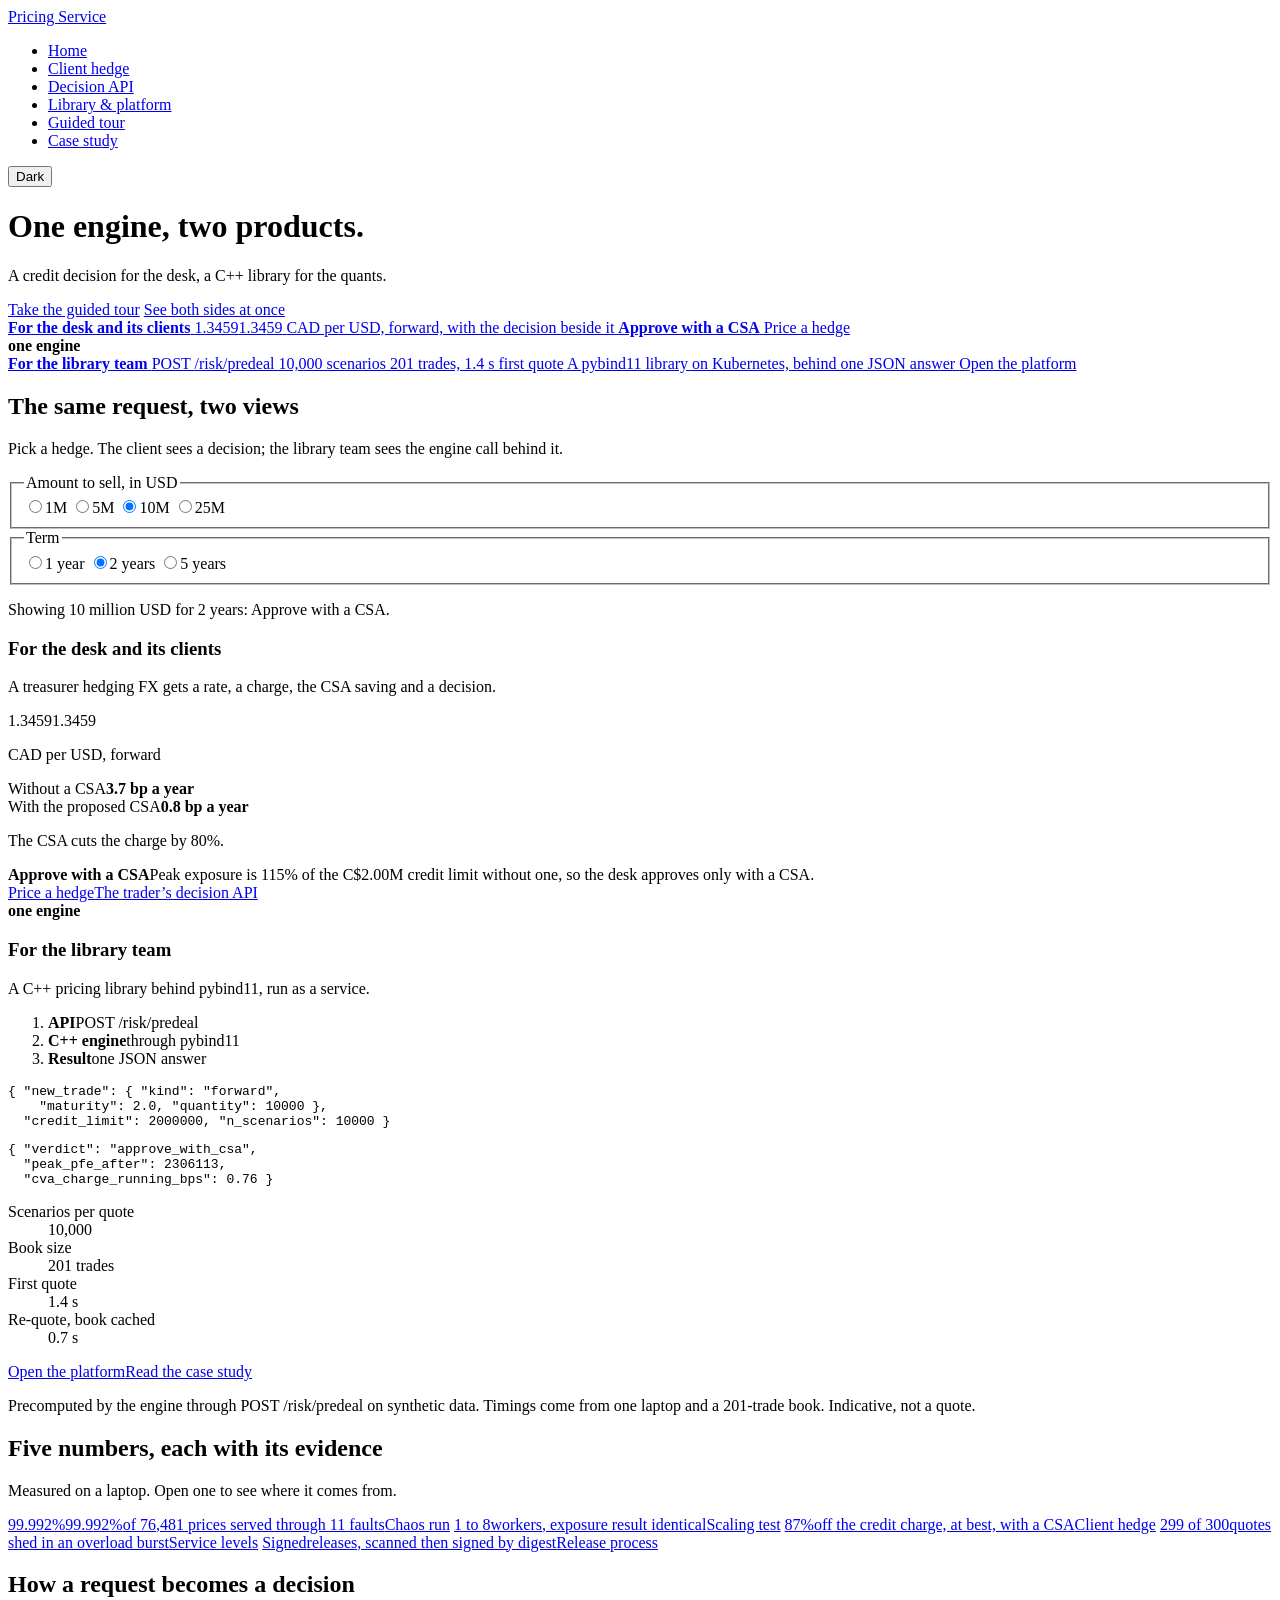
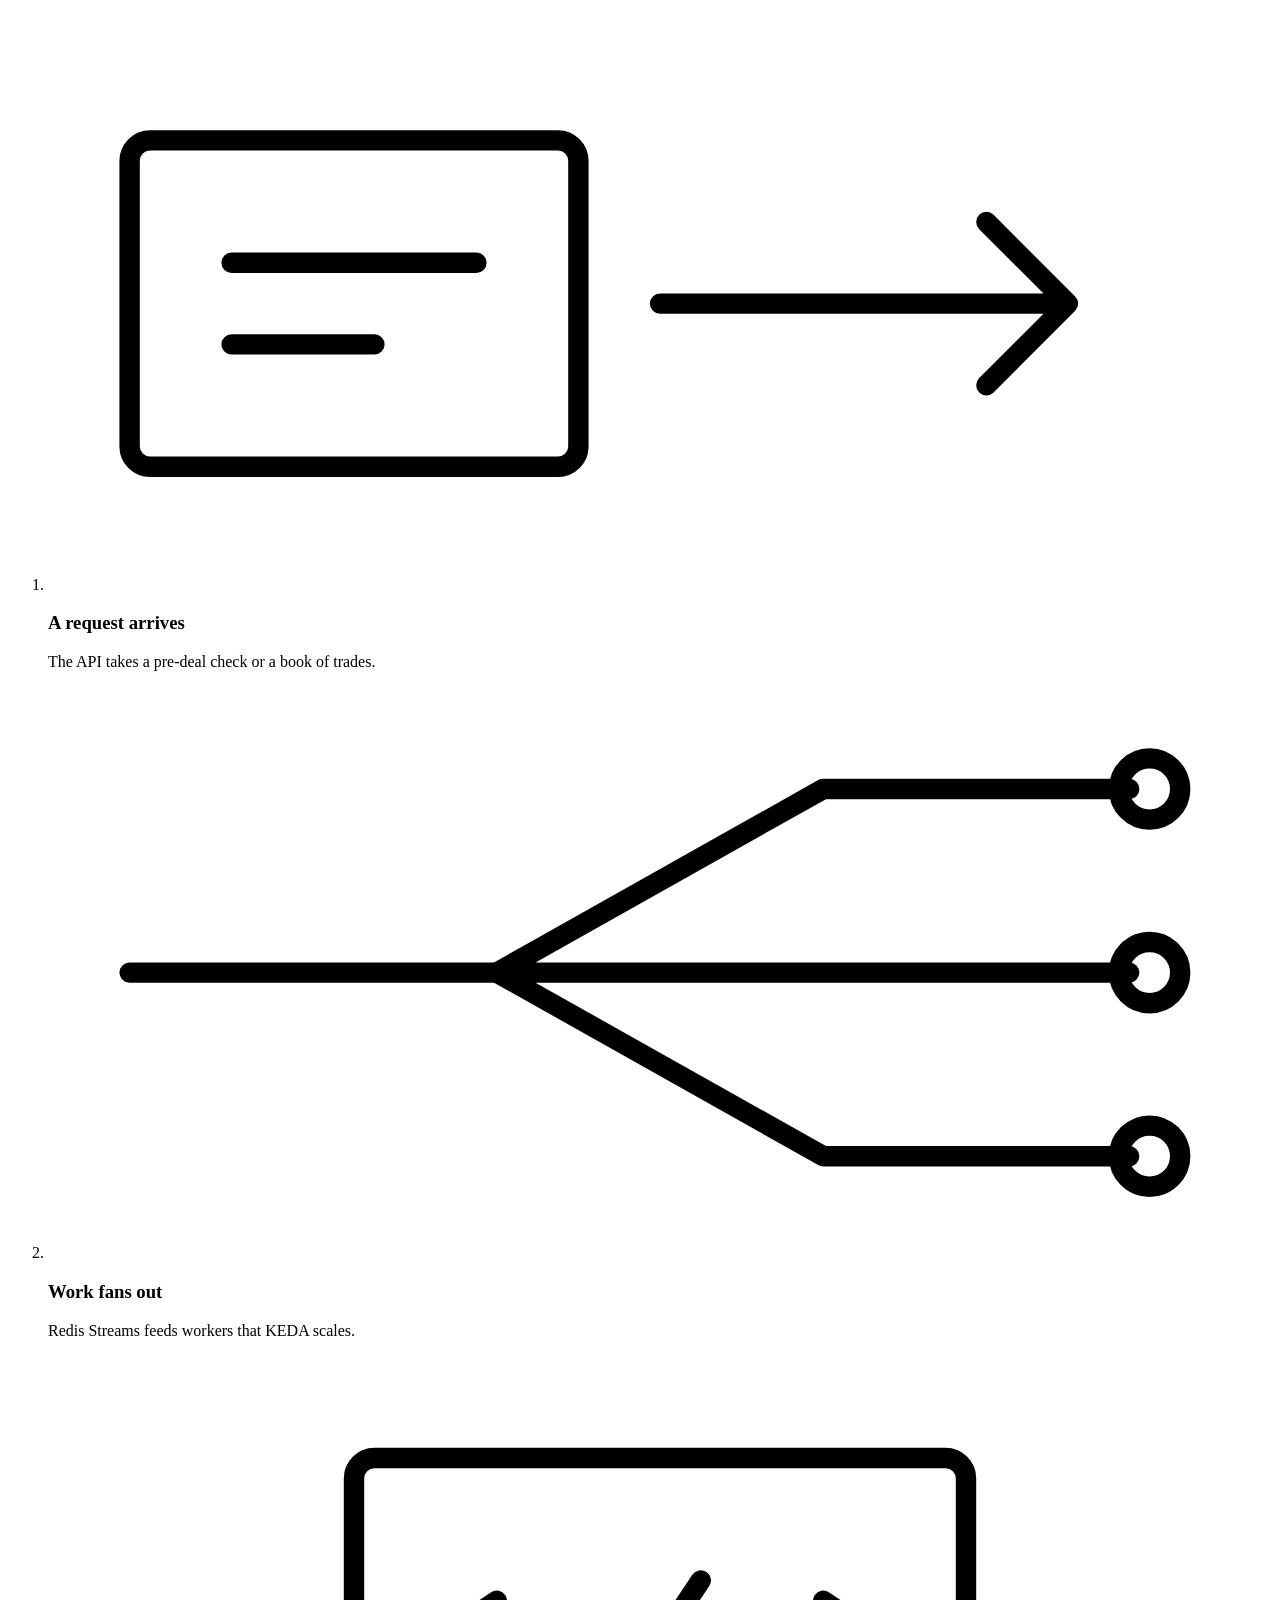
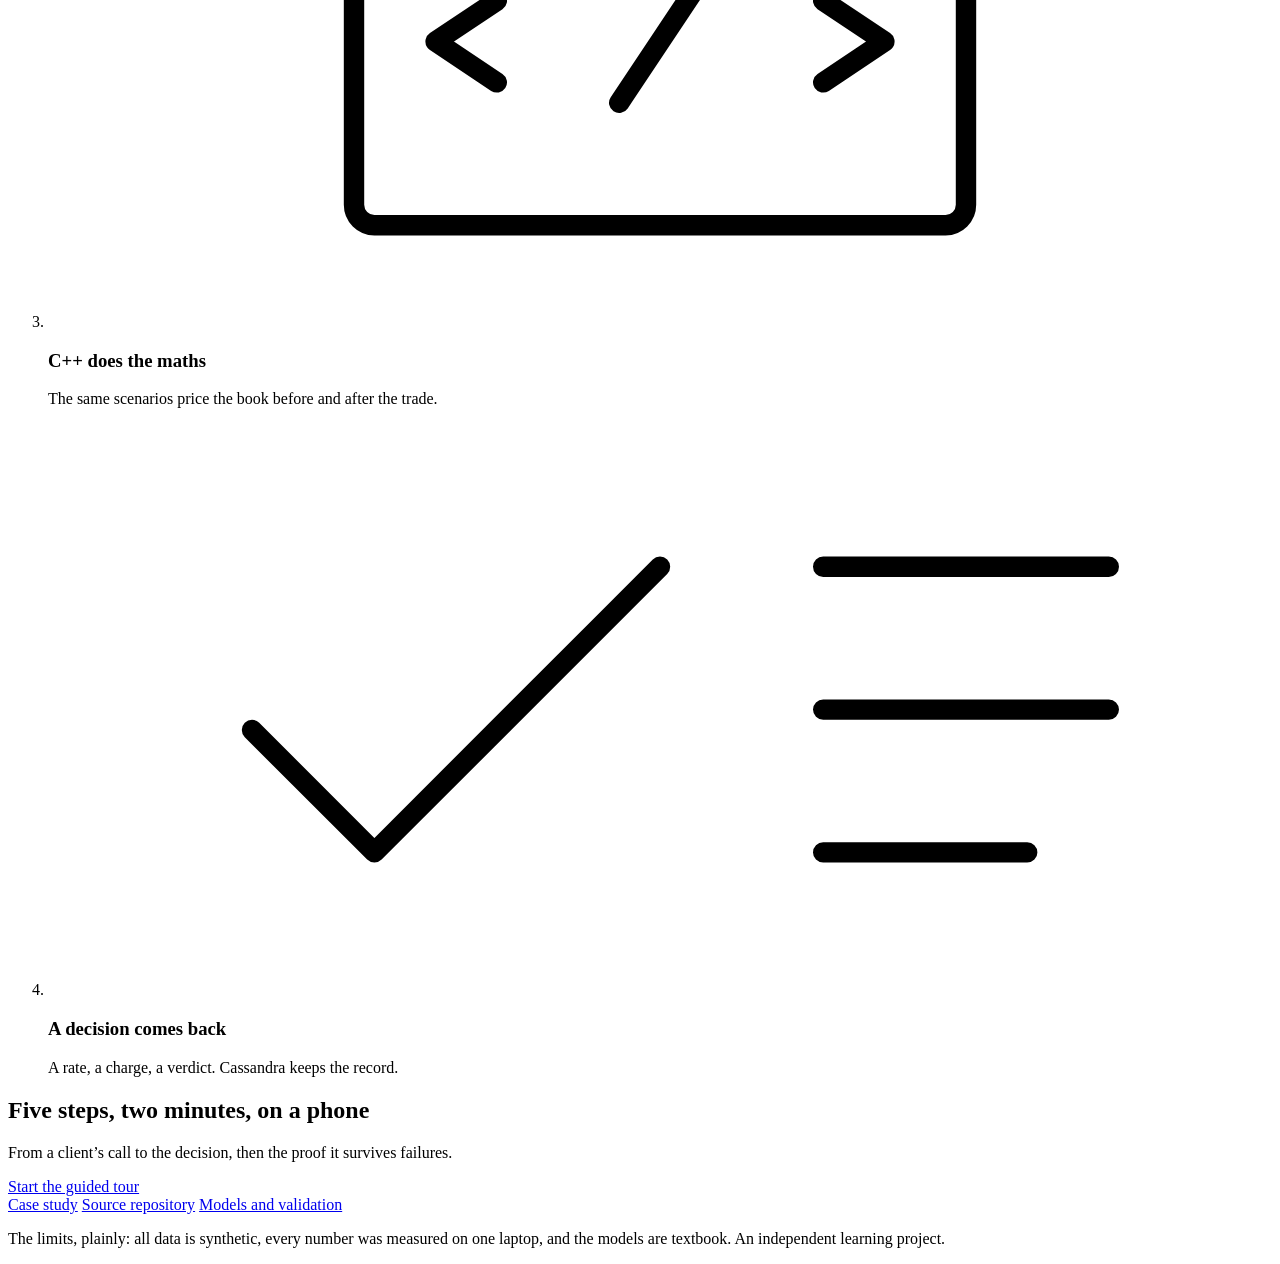
==== commit 7dfd7de4: "feat(home): split-ticket front door with pip-quoted rate, ledger of proof numbers" ====
--- a/docs/index.html
+++ b/docs/index.html
@@ -8,181 +8,51 @@
 <meta property="og:image" content="https://sukhmanaulakh18.github.io/distributed-pricing-service/img/og.png">
 <meta name="twitter:card" content="summary_large_image">
 <link rel="preconnect" href="https://fonts.googleapis.com"><link rel="preconnect" href="https://fonts.gstatic.com" crossorigin>
-<link rel="stylesheet" href="https://fonts.googleapis.com/css2?family=Newsreader:opsz,wght@6..72,500;6..72,600&family=IBM+Plex+Sans:wght@400;500;600&family=IBM+Plex+Mono:wght@400;500&display=swap">
-<style>
-/* Hallmark · checked: 2026-11-18 · genre: modern-minimal · theme: brand (site tokens from the case study: Newsreader, IBM Plex, teal on warm grey, light and dark)
- * pre-emit critique: P5 H4 E4 S5 R5 V4 · weakest: V, one accent and no photograph by design; the signature is one request shown as a client decision and as the engine call that made it, side by side
- * hero: Stage (headline, one sentence, two actions) · nav: sticky text tabs, the shared site nav · footer: links and the honest limits · job: choose a product and try it · built: the project · v2.0.0
- * Hallmark · answered 58 · the demo and proof sections carry the figures a reader checks; the hero itself is the headline, one sentence and two actions */
-:root {
-  --bg: #f5f6f3; --surface: #ffffff; --ink: #15191d; --muted: #59626b; --line: #dcdfd8;
-  --accent: #0d6b62; --accent-soft: #e2efec; --warn: #a15c07; --warn-soft: #f6ead9; --on-accent: #ffffff; --code-bg: #eef0eb;
-  --display: "Newsreader", "Iowan Old Style", Georgia, serif;
-  --body: "IBM Plex Sans", -apple-system, "Segoe UI", sans-serif;
-  --mono: "IBM Plex Mono", ui-monospace, "SF Mono", Menlo, monospace;
-  --s1: 4px; --s2: 8px; --s3: 12px; --s4: 16px; --s5: 24px; --s6: 32px; --s7: 48px; --s8: 80px;
-  --r1: 8px; --r2: 14px;
-  color-scheme: light;
-}
-@media (prefers-color-scheme: dark) {
-  :root:not([data-theme="light"]) { --bg: #0e1113; --surface: #161a1d; --ink: #e7eae7; --muted: #9aa3aa; --line: #2a3035; --accent: #5cc0b4; --accent-soft: #15302d; --warn: #e3a34d; --warn-soft: #33270f; --on-accent: #0e1113; --code-bg: #1d2226; color-scheme: dark; }
-}
-:root[data-theme="dark"] { --bg: #0e1113; --surface: #161a1d; --ink: #e7eae7; --muted: #9aa3aa; --line: #2a3035; --accent: #5cc0b4; --accent-soft: #15302d; --warn: #e3a34d; --warn-soft: #33270f; --on-accent: #0e1113; --code-bg: #1d2226; color-scheme: dark; }
-* { box-sizing: border-box; }
-[hidden] { display: none !important; }
-html { scroll-behavior: smooth; scroll-padding-top: 64px; overflow-x: clip; -webkit-text-size-adjust: 100%; }
-body { margin: 0; overflow-x: clip; background: var(--bg); color: var(--ink); font: 16px/1.55 var(--body); overflow-wrap: anywhere; caret-color: var(--accent); }
-::selection { background: var(--accent); color: var(--on-accent); }
-@media (prefers-reduced-motion: reduce) { html { scroll-behavior: auto; } *, *::before, *::after { transition: none !important; animation: none !important; } }
-h1, h2, h3 { font-family: var(--display); font-weight: 600; line-height: 1.12; margin: 0; text-wrap: balance; min-width: 0; overflow-wrap: break-word; }
-h1 { font-size: clamp(2.5rem, 7.2vw, 4.5rem); line-height: 1.02; }
-h2 { font-size: clamp(1.5rem, 3.4vw, 2rem); }
-h3 { font-size: 1.25rem; }
-p { margin: 0; text-wrap: pretty; }
-a { color: var(--accent); }
-a:focus-visible, button:focus-visible, summary:focus-visible { outline: 3px solid var(--accent); outline-offset: 2px; border-radius: 4px; }
-.wrap { max-width: 1120px; margin: 0 auto; padding: var(--s6) var(--s4) var(--s7); display: grid; gap: var(--s8); }
-.wrap > * { min-width: 0; }
-.sr { position: absolute; width: 1px; height: 1px; overflow: hidden; clip-path: inset(50%); white-space: nowrap; }
-
-/* buttons */
-.btn { display: inline-flex; align-items: center; justify-content: center; min-height: 48px; padding: var(--s3) var(--s5); border-radius: var(--r1); background: var(--accent); color: var(--on-accent); border: 1px solid var(--accent); font: 600 1rem var(--body); text-decoration: none; transition: background-color .15s, transform .1s; }
-.btn:hover { background: var(--ink); border-color: var(--ink); color: var(--bg); }
-.btn:active { transform: translateY(1px); }
-.btn[aria-disabled="true"], .btn:disabled { background: var(--line); color: var(--muted); border-color: var(--line); cursor: not-allowed; }
-.btn.alt { background: var(--surface); color: var(--ink); border-color: var(--line); }
-.btn.alt:hover { border-color: var(--accent); background: var(--accent-soft); color: var(--ink); }
-.link { display: inline-flex; align-items: center; min-height: 44px; font-weight: 500; }
-.btns { display: flex; flex-wrap: wrap; gap: var(--s3); align-items: center; }
-
-/* hero */
-.hero { display: grid; gap: var(--s5); padding-top: var(--s5); max-width: 860px; }
-.lede { font-size: clamp(1.125rem, 2.2vw, 1.375rem); color: var(--muted); max-width: 40ch; }
-
-/* the same request, two views */
-.demo { display: grid; gap: var(--s5); }
-.demo-head { display: grid; gap: var(--s2); max-width: 62ch; }
-.demo-head p { color: var(--muted); }
-.ctl { display: flex; flex-wrap: wrap; gap: var(--s4) var(--s6); }
-fieldset { border: 0; padding: 0; margin: 0; min-width: 0; }
-legend { padding: 0; margin-bottom: var(--s2); font-size: 0.875rem; color: var(--muted); }
-.chips { display: flex; flex-wrap: wrap; gap: var(--s2); }
-.chip { position: relative; display: block; }
-.chip input { position: absolute; inset: 0; width: 100%; height: 100%; margin: 0; opacity: 0; cursor: pointer; }
-.chip span { display: inline-flex; align-items: center; justify-content: center; min-height: 44px; min-width: 56px; padding: 0 var(--s4); border: 1px solid var(--line); border-radius: 999px; background: var(--surface); font: 500 0.9375rem var(--body); transition: background-color .15s, border-color .15s; }
-.chip:hover span { border-color: var(--accent); }
-.chip input:checked + span { background: var(--accent); color: var(--on-accent); border-color: var(--accent); }
-.chip input:focus-visible + span { outline: 3px solid var(--accent); outline-offset: 2px; }
-.split { display: grid; grid-template-columns: minmax(0, 1fr); gap: 0; align-items: stretch; }
-.spine { display: grid; justify-items: center; align-content: center; gap: var(--s2); padding: var(--s2) 0; color: var(--muted); font-size: 0.875rem; }
-.spine i { display: block; width: 2px; height: 20px; background: var(--line); }
-.spine b { font: 500 0.8125rem var(--mono); padding: var(--s2) var(--s3); border: 1px solid var(--accent); border-radius: 999px; color: var(--accent); background: var(--surface); text-align: center; }
-.prod { display: grid; gap: var(--s4); align-content: start; background: var(--surface); border: 1px solid var(--line); border-radius: var(--r2); padding: var(--s5); }
-.prod.dev { background: var(--code-bg); }
-.prod header { display: grid; gap: var(--s1); }
-.prod header p { color: var(--muted); }
-.big { font: 600 clamp(2.5rem, 5vw, 3.25rem)/1 var(--display); font-variant-numeric: tabular-nums; }
-.big small { font: 400 0.9375rem var(--body); color: var(--muted); margin-left: var(--s2); }
-.k { font-size: 0.875rem; color: var(--muted); }
-.bars { display: grid; gap: var(--s3); margin: 0; }
-.bar { display: grid; gap: var(--s1); }
-.bar div { display: flex; justify-content: space-between; gap: var(--s3); font-size: 0.9375rem; }
-.bar b { font-variant-numeric: tabular-nums; }
-.track { height: 10px; border-radius: 5px; background: var(--line); overflow: hidden; }
-.track i { display: block; height: 100%; width: 100%; border-radius: 5px; background: var(--muted); transform-origin: left; transition: transform .35s ease-out; }
-.track i.on { background: var(--accent); }
-.verdict { display: grid; gap: var(--s1); padding: var(--s3) var(--s4); border-radius: var(--r1); background: var(--accent-soft); border: 1px solid var(--accent); }
-.verdict[data-v="approve_with_csa"] { background: var(--warn-soft); border-color: var(--warn); }
-.verdict[data-v="refer_to_credit"] { background: var(--warn-soft); border-color: var(--warn); }
-.verdict b { font: 600 1.125rem var(--display); }
-.verdict span { font-size: 0.9375rem; }
-.saving { font-weight: 600; color: var(--accent); }
-.acts { display: flex; flex-wrap: wrap; gap: var(--s3); align-items: center; margin-top: var(--s2); }
-
-.path { display: grid; grid-template-columns: repeat(3, minmax(0, 1fr)); gap: var(--s2); margin: 0; padding: 0; list-style: none; counter-reset: p; }
-.path li { position: relative; display: grid; gap: 2px; align-content: start; padding: var(--s3); border: 1px solid var(--line); border-radius: var(--r1); background: var(--surface); font-size: 0.875rem; line-height: 1.35; }
-.path li + li::before { content: ""; position: absolute; left: calc(var(--s2) * -1 - 1px); top: 50%; width: var(--s2); height: 2px; background: var(--accent); }
-.path b { font: 600 0.9375rem var(--body); }
-.path span { color: var(--muted); }
-.run .path li { animation: lit .6s ease-out both; }
-.run .path li:nth-child(2) { animation-delay: .15s; }
-.run .path li:nth-child(3) { animation-delay: .3s; }
-@keyframes lit { from { opacity: .35; transform: translateY(3px); } to { opacity: 1; transform: none; } }
-pre:focus-visible { outline: 3px solid var(--accent); outline-offset: 2px; }
-pre { margin: 0; padding: var(--s3) var(--s4); background: var(--surface); border: 1px solid var(--line); border-radius: var(--r1); font: 0.8125rem/1.55 var(--mono); overflow-x: auto; white-space: pre; overflow-wrap: normal; }
-.facts { display: grid; grid-template-columns: repeat(2, minmax(0, 1fr)); gap: var(--s3); margin: 0; }
-.facts div { display: grid; gap: 2px; }
-.facts dt { font-size: 0.875rem; color: var(--muted); }
-.facts dd { margin: 0; font: 600 1.25rem var(--display); font-variant-numeric: tabular-nums; }
-.note { font-size: 0.875rem; color: var(--muted); }
-
-/* proof */
-.sec-head { display: grid; gap: var(--s2); max-width: 62ch; margin-bottom: var(--s5); }
-.sec-head p { color: var(--muted); }
-.proof { list-style: none; margin: 0; padding: 0; display: grid; grid-template-columns: minmax(0, 1fr); border-top: 1px solid var(--line); }
-.proof a { display: grid; gap: var(--s1); padding: var(--s4) var(--s2); min-height: 44px; border-bottom: 1px solid var(--line); color: var(--ink); text-decoration: none; transition: background-color .15s; }
-.proof a:hover { background: var(--accent-soft); }
-.proof a:hover .n { color: var(--accent); }
-.proof .n { font: 600 1.875rem/1.1 var(--display); font-variant-numeric: tabular-nums; }
-.proof .l { color: var(--muted); font-size: 0.9375rem; }
-.proof .ev { font-size: 0.875rem; color: var(--accent); }
-
-/* how it works */
-.how { list-style: none; margin: 0; padding: 0; display: grid; grid-template-columns: minmax(0, 1fr); gap: var(--s4); counter-reset: h; }
-.how li { position: relative; display: grid; gap: var(--s2); align-content: start; padding: var(--s5) var(--s4) var(--s4); background: var(--surface); border: 1px solid var(--line); border-radius: var(--r2); counter-increment: h; }
-.how li::before { content: counter(h); display: grid; place-items: center; width: 32px; height: 32px; border-radius: 50%; background: var(--accent); color: var(--on-accent); font: 600 0.9375rem var(--body); }
-.how svg { width: 100%; height: 56px; color: var(--accent); }
-.how p { color: var(--muted); font-size: 0.9375rem; }
-
-/* tour band, footer */
-.tour { display: grid; gap: var(--s4); padding: var(--s6) var(--s5); background: var(--accent-soft); border: 1px solid var(--accent); border-radius: var(--r2); }
-.tour p { max-width: 56ch; }
-footer { display: grid; gap: var(--s4); padding-top: var(--s5); border-top: 1px solid var(--line); color: var(--muted); font-size: 0.9375rem; }
-footer nav { display: flex; flex-wrap: wrap; gap: var(--s1) var(--s5); }
-footer nav a { display: inline-flex; align-items: center; min-height: 44px; }
-footer p { max-width: 72ch; }
-
-@media (min-width: 720px) {
-  .proof { grid-template-columns: repeat(3, minmax(0, 1fr)); border-top: 0; gap: var(--s3); }
-  .proof a { border: 1px solid var(--line); border-radius: var(--r2); padding: var(--s4); background: var(--surface); align-content: start; }
-  .how { grid-template-columns: repeat(4, minmax(0, 1fr)); }
-  .tour { grid-template-columns: minmax(0, 1fr) auto; align-items: center; }
-}
-@media (min-width: 1000px) { .proof { grid-template-columns: repeat(5, minmax(0, 1fr)); } }
-@media (min-width: 960px) {
-  .split { grid-template-columns: minmax(0, 1fr) 96px minmax(0, 1fr); }
-  .spine { padding: 0; }
-  .spine { grid-template-rows: 1fr auto 1fr; justify-items: center; }
-  .spine i { width: 2px; height: 100%; min-height: 24px; }
-  .spine b { white-space: nowrap; }
-}
-@media (max-width: 420px) {
-  .path { grid-template-columns: minmax(0, 1fr); }
-  .path li + li::before { left: 50%; top: calc(var(--s2) * -1 - 1px); width: 2px; height: var(--s2); }
-  .prod { padding: var(--s4); }
-}
-.sitenav { position: sticky; top: 0; z-index: 20; background: var(--bg); border-bottom: 1px solid var(--line); }
-.sitenav ul { list-style: none; margin: 0 auto; padding: 0 12px; max-width: 1120px; display: flex; gap: 2px; overflow-x: auto; scrollbar-width: none; }
-.sitenav a { display: flex; align-items: center; min-height: 44px; padding: 0 12px; color: var(--muted); text-decoration: none; font: 500 0.9375rem/1 var(--body); white-space: nowrap; border-bottom: 2px solid transparent; }
-.sitenav a:hover { color: var(--ink); }
-.sitenav a[aria-current="page"] { color: var(--ink); border-bottom-color: var(--accent); }
-.sitenav a:focus-visible { outline: 3px solid var(--accent); outline-offset: -3px; }
-</style></head>
+<link rel="stylesheet" href="https://fonts.googleapis.com/css2?family=Archivo:wdth,wght@62..125,400..800&family=Sometype+Mono:wght@400;600&display=swap">
+<link rel="stylesheet" href="assets/site.css">
+<script src="assets/site.js"></script>
+</head>
 <body>
-<nav class="sitenav" aria-label="Site"><ul><li><a href="index.html" aria-current="page">Home</a></li><li><a href="portal.html">Client hedge</a></li><li><a href="desk.html#predeal">Decision API</a></li><li><a href="platform.html">Library &amp; platform</a></li><li><a href="kit.html">Guided tour</a></li><li><a href="case-study.html">Case study</a></li></ul></nav>
-<main class="wrap">
-
-<header class="hero">
+<nav class="sitenav" aria-label="Site"><div class="sitenav-in">
+  <a class="mark" href="index.html" aria-label="Distributed Pricing Service, home"><span class="glyph" aria-hidden="true"></span><span class="wm">Pricing Service</span></a>
+  <ul><li><a href="index.html" aria-current="page">Home</a></li><li class="g"><a href="portal.html">Client hedge</a></li><li><a href="desk.html#predeal">Decision API</a></li><li class="g"><a href="platform.html">Library &amp; platform</a></li><li class="g"><a href="kit.html">Guided tour</a></li><li><a href="case-study.html">Case study</a></li></ul>
+  <button class="theme-btn" type="button">Dark</button>
+</div></nav>
+<main>
+
+<header class="hero"><div class="container hero-top">
   <h1>One engine, two products.</h1>
-  <p class="lede">A credit decision for the desk, a C++ library for the quants.</p>
-  <div class="btns">
-    <a class="btn" href="kit.html">Take the guided tour</a>
-    <a class="link" href="#demo">See both sides at once</a>
-  </div>
-</header>
-
-<section class="demo" id="demo" aria-labelledby="demo-h">
-  <div class="demo-head">
+  <div class="hero-grid">
+    <div class="hero-copy">
+      <p class="lede">A credit decision for the desk, a C++ library for the quants.</p>
+      <div class="btns">
+        <a class="btn" href="kit.html">Take the guided tour</a>
+        <a class="link" href="#demo">See both sides at once</a>
+      </div>
+    </div>
+    <div class="ticket settle" id="hticket">
+      <a class="half client" href="portal.html">
+        <strong class="half-t">For the desk and its clients</strong>
+        <span class="big-rate"><span class="pip" id="h-fwd"><span class="sr">1.3459</span><span aria-hidden="true"><span class="pf">1.34</span><span class="pp">59</span></span></span></span>
+        <span class="cap">CAD per USD, forward, with the decision beside it</span>
+        <span class="verdict" id="h-verdict" data-v="approve_with_csa"><b id="h-vt">Approve with a CSA</b></span>
+        <span class="go">Price a hedge</span>
+      </a>
+      <div class="spine" aria-hidden="true"><b>one engine</b></div>
+      <a class="half engine console" href="platform.html">
+        <strong class="half-t">For the library team</strong>
+        <span class="mono-lines" id="h-call">POST /risk/predeal
+10,000 scenarios
+201 trades, 1.4 s first quote</span>
+        <span class="cap">A pybind11 library on Kubernetes, behind one JSON answer</span>
+        <span class="go">Open the platform</span>
+      </a>
+    </div>
+  </div>
+</div></header>
+
+<section class="sec" id="demo" aria-labelledby="demo-h"><div class="container">
+  <div class="sec-head">
     <h2 id="demo-h">The same request, two views</h2>
     <p>Pick a hedge. The client sees a decision; the library team sees the engine call behind it.</p>
   </div>
@@ -201,13 +71,14 @@
   </form>
   <p class="sr" id="say" aria-live="polite"></p>
 
-  <div class="split" id="split">
-    <article class="prod client" aria-labelledby="pc-h">
+  <div class="ticket" id="split">
+    <article class="half client" aria-labelledby="pc-h">
       <header>
         <h3 id="pc-h">For the desk and its clients</h3>
         <p>A treasurer hedging FX gets a rate, a charge, the CSA saving and a decision.</p>
       </header>
-      <div><div class="big"><span id="fwd">1.3459</span><small>CAD per USD, forward</small></div></div>
+      <div class="big-rate"><span class="pip" id="fwd"><span class="sr">1.3459</span><span aria-hidden="true"><span class="pf">1.34</span><span class="pp">59</span></span></span></div>
+      <p class="cap">CAD per USD, forward</p>
       <div class="bars" role="group" aria-label="Credit charge, basis points a year">
         <div class="bar"><div><span>Without a CSA</span><b><span id="off">3.7</span> bp a year</b></div><div class="track"><i id="offb" style="transform: scaleX(.685)"></i></div></div>
         <div class="bar"><div><span>With the proposed CSA</span><b><span id="on">0.8</span> bp a year</b></div><div class="track"><i class="on" id="onb" style="transform: scaleX(.139)"></i></div></div>
@@ -217,9 +88,9 @@
       <div class="acts"><a class="btn" href="portal.html">Price a hedge</a><a class="link" href="desk.html#predeal">The trader&rsquo;s decision API</a></div>
     </article>
 
-    <div class="spine" aria-hidden="true"><i></i><b>one engine</b><i></i></div>
-
-    <article class="prod dev" aria-labelledby="pd-h">
+    <div class="spine" aria-hidden="true"><b>one engine</b></div>
+
+    <article class="half engine console" aria-labelledby="pd-h">
       <header>
         <h3 id="pd-h">For the library team</h3>
         <p>A C++ pricing library behind pybind11, run as a service.</p>
@@ -244,75 +115,92 @@
       <div class="acts"><a class="btn" href="platform.html">Open the platform</a><a class="link" href="case-study.html">Read the case study</a></div>
     </article>
   </div>
-  <p class="note">Precomputed by the engine through POST /risk/predeal on synthetic data. Timings come from one laptop and a 201-trade book. Indicative, not a quote.</p>
-</section>
-
-<section aria-labelledby="proof-h">
+  <p class="cap">Precomputed by the engine through POST /risk/predeal on synthetic data. Timings come from one laptop and a 201-trade book. Indicative, not a quote.</p>
+</div></section>
+
+<section class="sec alt" aria-labelledby="proof-h"><div class="container">
   <div class="sec-head">
     <h2 id="proof-h">Five numbers, each with its evidence</h2>
     <p>Measured on a laptop. Open one to see where it comes from.</p>
   </div>
-  <ul class="proof">
-    <li><a href="case-study.html#reliability"><span class="n" id="p-chaos">99.992%</span><span class="l" id="p-chaos-l">of 76,481 prices served through 11 faults</span><span class="ev">Chaos run</span></a></li>
-    <li><a href="case-study.html#performance"><span class="n" id="p-pfe">1 to 8</span><span class="l">workers, exposure result identical</span><span class="ev">Scaling test</span></a></li>
-    <li><a href="portal.html"><span class="n" id="p-csa">87%</span><span class="l">off the credit charge, at best, with a CSA</span><span class="ev">Client hedge</span></a></li>
-    <li><a href="https://github.com/SukhmanAulakh18/distributed-pricing-service/blob/main/docs/SLO.md"><span class="n">299 of 300</span><span class="l">quotes shed in an overload burst</span><span class="ev">Service levels</span></a></li>
-    <li><a href="https://github.com/SukhmanAulakh18/distributed-pricing-service/blob/main/docs/OPERATIONS.md#release"><span class="n">Signed</span><span class="l">releases, scanned then signed by digest</span><span class="ev">Release process</span></a></li>
-  </ul>
-</section>
-
-<section aria-labelledby="how-h">
+  <div class="rows">
+    <a href="case-study.html#reliability"><span class="v"><span class="pip" id="p-chaos"><span class="sr">99.992%</span><span aria-hidden="true"><span class="pf">99.9</span><span class="pp">92</span><span class="pu">%</span></span></span></span><span class="l" id="p-chaos-l">of 76,481 prices served through 11 faults</span><span class="e">Chaos run</span></a>
+    <a href="case-study.html#performance"><span class="v" id="p-pfe">1 to 8</span><span class="l">workers, exposure result identical</span><span class="e">Scaling test</span></a>
+    <a href="portal.html"><span class="v" id="p-csa">87%</span><span class="l">off the credit charge, at best, with a CSA</span><span class="e">Client hedge</span></a>
+    <a href="https://github.com/SukhmanAulakh18/distributed-pricing-service/blob/main/docs/SLO.md"><span class="v">299 of 300</span><span class="l">quotes shed in an overload burst</span><span class="e">Service levels</span></a>
+    <a href="https://github.com/SukhmanAulakh18/distributed-pricing-service/blob/main/docs/OPERATIONS.md#release"><span class="v">Signed</span><span class="l">releases, scanned then signed by digest</span><span class="e">Release process</span></a>
+  </div>
+</div></section>
+
+<section class="sec" aria-labelledby="how-h"><div class="container">
   <div class="sec-head">
     <h2 id="how-h">How a request becomes a decision</h2>
   </div>
   <ol class="how">
-    <li><svg viewBox="0 0 120 56" fill="none" stroke="currentColor" stroke-width="2" stroke-linecap="round" stroke-linejoin="round" aria-hidden="true"><rect x="8" y="12" width="44" height="32" rx="6"/><path d="M18 24h24M18 32h14"/><path d="M60 28h40m-8-8 8 8-8 8"/></svg>
+    <li><svg viewBox="0 0 120 56" fill="none" stroke="currentColor" stroke-width="2" stroke-linecap="round" stroke-linejoin="round" aria-hidden="true"><rect x="8" y="12" width="44" height="32" rx="2"/><path d="M18 24h24M18 32h14"/><path d="M60 28h40m-8-8 8 8-8 8"/></svg>
       <h3>A request arrives</h3><p>The API takes a pre-deal check or a book of trades.</p></li>
     <li><svg viewBox="0 0 120 56" fill="none" stroke="currentColor" stroke-width="2" stroke-linecap="round" stroke-linejoin="round" aria-hidden="true"><path d="M8 28h36"/><path d="M44 28 76 10h30M44 28h62M44 28 76 46h30"/><circle cx="108" cy="10" r="3"/><circle cx="108" cy="28" r="3"/><circle cx="108" cy="46" r="3"/></svg>
       <h3>Work fans out</h3><p>Redis Streams feeds workers that KEDA scales.</p></li>
-    <li><svg viewBox="0 0 120 56" fill="none" stroke="currentColor" stroke-width="2" stroke-linecap="round" stroke-linejoin="round" aria-hidden="true"><rect x="30" y="10" width="60" height="36" rx="6"/><path d="M44 24l-6 4 6 4M76 24l6 4-6 4M64 22l-8 12"/></svg>
+    <li><svg viewBox="0 0 120 56" fill="none" stroke="currentColor" stroke-width="2" stroke-linecap="round" stroke-linejoin="round" aria-hidden="true"><rect x="30" y="10" width="60" height="36" rx="2"/><path d="M44 24l-6 4 6 4M76 24l6 4-6 4M64 22l-8 12"/></svg>
       <h3>C++ does the maths</h3><p>The same scenarios price the book before and after the trade.</p></li>
     <li><svg viewBox="0 0 120 56" fill="none" stroke="currentColor" stroke-width="2" stroke-linecap="round" stroke-linejoin="round" aria-hidden="true"><path d="M20 30l12 12 28-28"/><path d="M76 14h28M76 28h28M76 42h20"/></svg>
       <h3>A decision comes back</h3><p>A rate, a charge, a verdict. Cassandra keeps the record.</p></li>
   </ol>
-</section>
-
-<section class="tour" aria-labelledby="tour-h">
-  <div>
+</div></section>
+
+<section class="band console tour" aria-labelledby="tour-h"><div class="container">
+  <div class="sec-head">
     <h2 id="tour-h">Five steps, two minutes, on a phone</h2>
-    <p>From a client&rsquo;s call to the decision, then the proof it survives failures.</p>
-  </div>
-  <a class="btn" href="kit.html">Start the guided tour</a>
-</section>
-
-<footer>
+    <div class="block"><p>From a client&rsquo;s call to the decision, then the proof it survives failures.</p>
+    <div class="btns"><a class="btn" href="kit.html">Start the guided tour</a></div></div>
+  </div>
+</div></section>
+
+<footer class="foot"><div class="container">
   <nav aria-label="Links">
     <a href="case-study.html">Case study</a>
     <a href="https://github.com/SukhmanAulakh18/distributed-pricing-service">Source repository</a>
     <a href="https://github.com/SukhmanAulakh18/distributed-pricing-service/blob/main/docs/MODELS.md">Models and validation</a>
   </nav>
   <p>The limits, plainly: all data is synthetic, every number was measured on one laptop, and the models are textbook. An independent learning project.</p>
-</footer>
+</div></footer>
 </main>
 
 <script>
 (function () {
   var $ = function (id) { return document.getElementById(id); };
+  var reduce = matchMedia('(prefers-reduced-motion: reduce)').matches;
   var D = null, st = { n: '10000000', t: '2.0' }, first = true;
   var ctl = $('ctl');
   function m(x) { return x >= 1e6 ? 'C$' + (x / 1e6).toFixed(2) + 'M' : 'C$' + Math.round(x / 1e3) + 'K'; }
   function grp(x) { return Math.round(x).toLocaleString('en-US'); }
   function maxOff() { var k, v = 0; for (k in D.cells) v = Math.max(v, D.cells[k].off_bps); return v; }
+  /* a rate the way a desk quotes it: the figure, then the last two digits as the pips */
+  function pipHtml(s, unit) {
+    return '<span class="sr">' + s + (unit || '') + '</span><span aria-hidden="true"><span class="pf">' + s.slice(0, -2) + '</span><span class="pp">' + s.slice(-2) + '</span>' + (unit ? '<span class="pu">' + unit + '</span>' : '') + '</span>';
+  }
+  function setPip(el, s, unit, animate) {
+    el.innerHTML = pipHtml(s, unit);
+    if (!animate || reduce) return;
+    var pp = el.querySelector('.pp'), n = 0, fin = s.slice(-2);
+    var iv = setInterval(function () {
+      n++;
+      if (n >= 9) { pp.textContent = fin; clearInterval(iv); return; }
+      pp.textContent = String(Math.floor(Math.random() * 100)).padStart(2, '0');
+    }, 45);
+  }
   function render() {
     var c = D.cells[st.n + '|' + st.t]; if (!c) return;
     var full = maxOff(), cut = Math.round((1 - c.on_bps / c.off_bps) * 100), util = Math.round(c.utilisation * 100);
     var csa = c.verdict === 'approve_with_csa', lim = m(D.limit_cad);
-    $('fwd').textContent = c.forward_rate.toFixed(4);
+    var rate = c.forward_rate.toFixed(4);
+    setPip($('fwd'), rate, '', true); setPip($('h-fwd'), rate, '', true);
     $('off').textContent = c.off_bps.toFixed(1); $('on').textContent = c.on_bps.toFixed(1); $('cut').textContent = cut + '%';
     $('offb').style.transform = 'scaleX(' + (c.off_bps / full).toFixed(3) + ')';
     $('onb').style.transform = 'scaleX(' + (c.on_bps / full).toFixed(3) + ')';
     var v = $('verdict'); v.setAttribute('data-v', c.verdict);
-    $('vt').textContent = csa ? 'Approve with a CSA' : c.verdict === 'approve' ? 'Approve' : 'Refer to credit';
+    var vt = csa ? 'Approve with a CSA' : c.verdict === 'approve' ? 'Approve' : 'Refer to credit';
+    $('vt').textContent = vt; $('h-vt').textContent = vt; $('h-verdict').setAttribute('data-v', c.verdict);
     $('vr').textContent = csa ? 'Peak exposure is ' + util + '% of the ' + lim + ' credit limit without one, so the desk approves only with a CSA.'
       : 'Peak exposure uses ' + util + '% of the ' + lim + ' credit limit.';
     var q = Math.round(+st.n / 1000), mat = (+st.t).toFixed(1);
@@ -320,14 +208,15 @@
     $('resp').textContent = '{ "verdict": "' + c.verdict + '",\n  "peak_pfe_after": ' + Math.round(c.peak_pfe) + ',\n  "cva_charge_running_bps": ' + (csa ? c.on_bps : c.off_bps).toFixed(2) + ' }';
     $('nsc').textContent = grp(D.predeal.n_scenarios); $('ntr').textContent = D.predeal.trades + ' trades';
     $('fq').textContent = (D.predeal.first_quote_ms / 1000).toFixed(1) + ' s'; $('rq').textContent = (D.predeal.requote_ms / 1000).toFixed(1) + ' s';
-    $('say').textContent = 'Showing ' + (+st.n / 1e6) + ' million USD for ' + (+st.t) + (+st.t === 1 ? ' year: ' : ' years: ') + $('vt').textContent + '.';
+    $('h-call').textContent = 'POST /risk/predeal\n' + grp(D.predeal.n_scenarios) + ' scenarios\n' + D.predeal.trades + ' trades, ' + (D.predeal.first_quote_ms / 1000).toFixed(1) + ' s first quote';
+    $('say').textContent = 'Showing ' + (+st.n / 1e6) + ' million USD for ' + (+st.t) + (+st.t === 1 ? ' year: ' : ' years: ') + vt + '.';
     if (!first) { var s = $('split'); s.classList.remove('run'); void s.offsetWidth; s.classList.add('run'); }
     first = false;
   }
   function proof() {
     var p = D.proof, k, best = 0;
     for (k in D.cells) best = Math.max(best, 1 - D.cells[k].on_bps / D.cells[k].off_bps);
-    $('p-chaos').textContent = p.chaos_availability_pct.toFixed(3) + '%';
+    setPip($('p-chaos'), p.chaos_availability_pct.toFixed(3), '%', false);
     $('p-chaos-l').textContent = 'of ' + grp(p.chaos_price_requests) + ' prices served through ' + p.chaos_faults + ' faults';
     var w = p.pfe_identical_on_workers; $('p-pfe').textContent = w[0] + ' to ' + w[w.length - 1];
     $('p-csa').textContent = Math.round(best * 100) + '%';
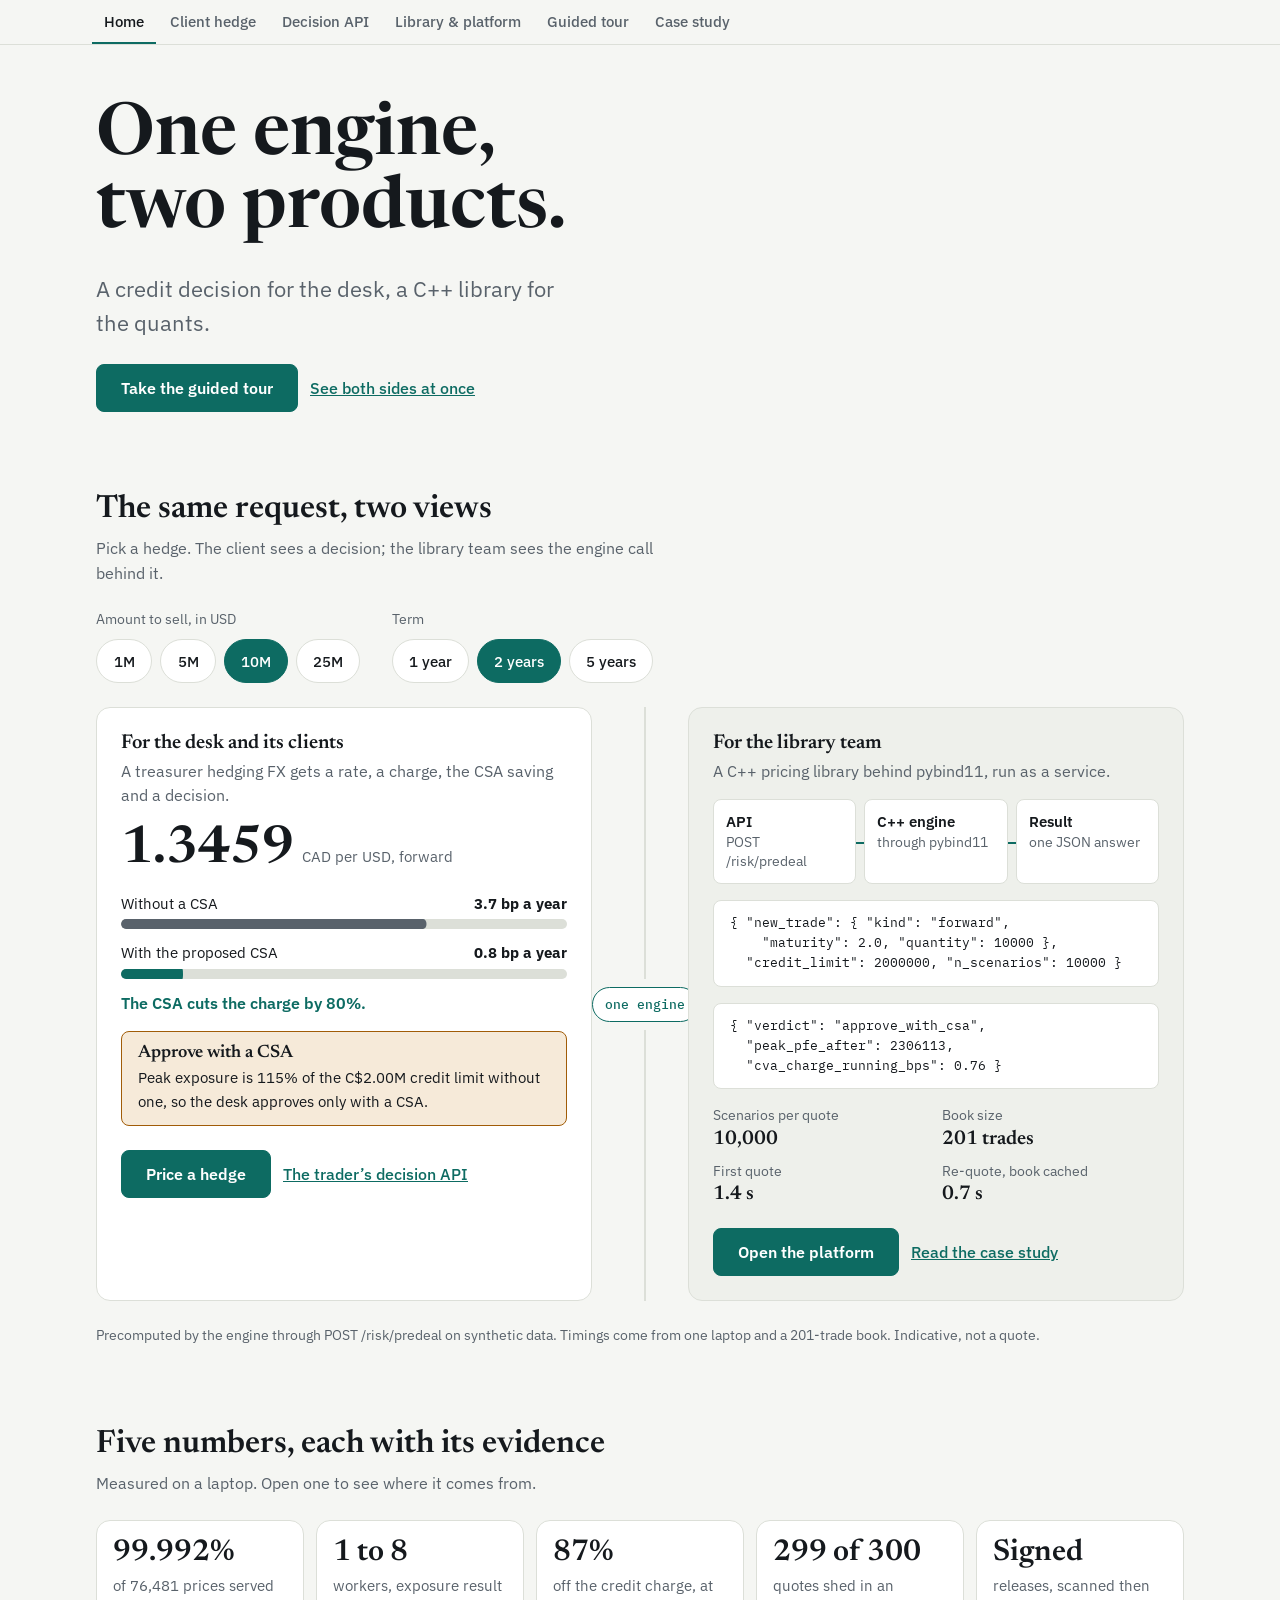
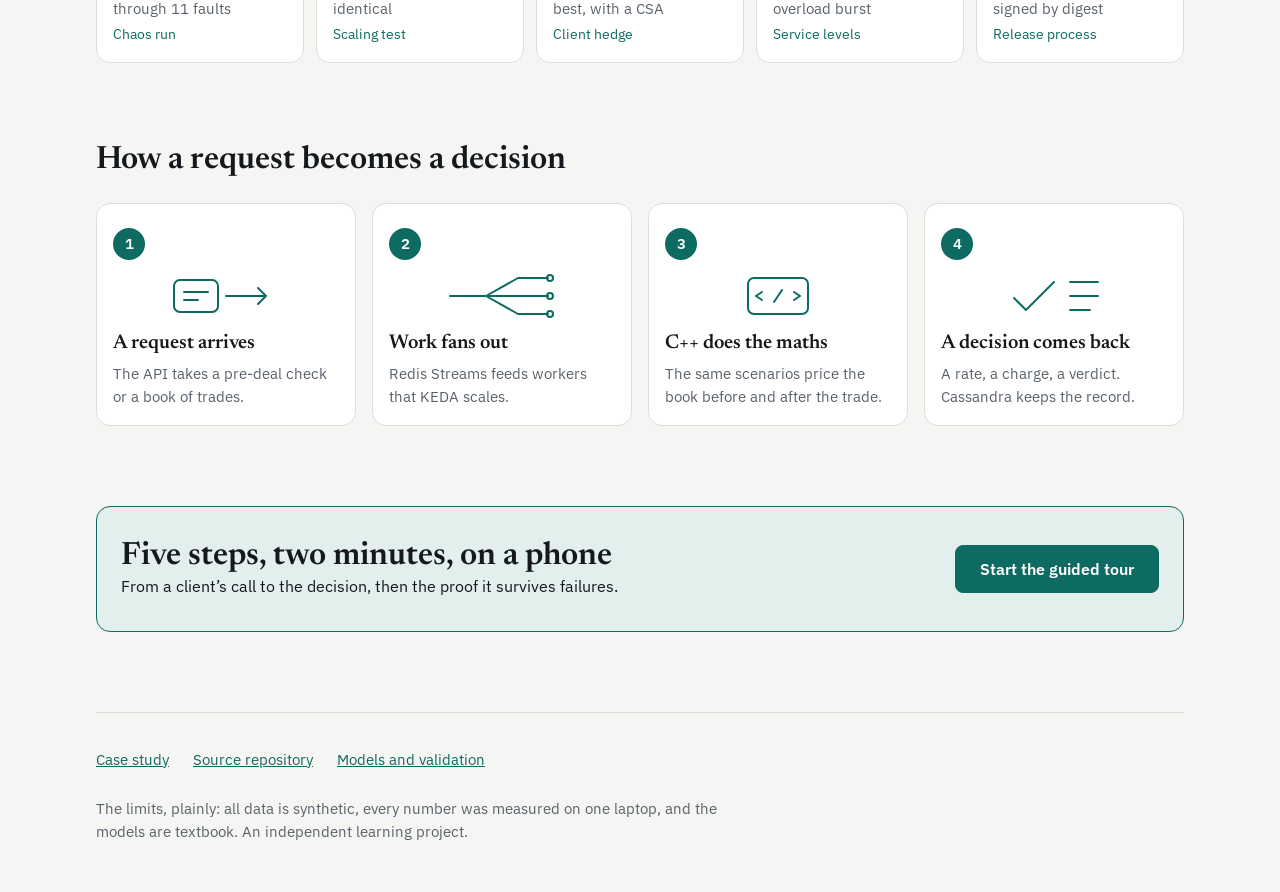
==== commit b8034227: "Merge pull request #21 from SukhmanAulakh18/feat/two-products Two products, one engine: front door, " ====
--- a/docs/index.html
+++ b/docs/index.html
@@ -8,51 +8,181 @@
 <meta property="og:image" content="https://sukhmanaulakh18.github.io/distributed-pricing-service/img/og.png">
 <meta name="twitter:card" content="summary_large_image">
 <link rel="preconnect" href="https://fonts.googleapis.com"><link rel="preconnect" href="https://fonts.gstatic.com" crossorigin>
-<link rel="stylesheet" href="https://fonts.googleapis.com/css2?family=Archivo:wdth,wght@62..125,400..800&family=Sometype+Mono:wght@400;600&display=swap">
-<link rel="stylesheet" href="assets/site.css">
-<script src="assets/site.js"></script>
-</head>
+<link rel="stylesheet" href="https://fonts.googleapis.com/css2?family=Newsreader:opsz,wght@6..72,500;6..72,600&family=IBM+Plex+Sans:wght@400;500;600&family=IBM+Plex+Mono:wght@400;500&display=swap">
+<style>
+/* Hallmark · checked: 2026-11-18 · genre: modern-minimal · theme: brand (site tokens from the case study: Newsreader, IBM Plex, teal on warm grey, light and dark)
+ * pre-emit critique: P5 H4 E4 S5 R5 V4 · weakest: V, one accent and no photograph by design; the signature is one request shown as a client decision and as the engine call that made it, side by side
+ * hero: Stage (headline, one sentence, two actions) · nav: sticky text tabs, the shared site nav · footer: links and the honest limits · job: choose a product and try it · built: the project · v2.0.0
+ * Hallmark · answered 58 · the demo and proof sections carry the figures a reader checks; the hero itself is the headline, one sentence and two actions */
+:root {
+  --bg: #f5f6f3; --surface: #ffffff; --ink: #15191d; --muted: #59626b; --line: #dcdfd8;
+  --accent: #0d6b62; --accent-soft: #e2efec; --warn: #a15c07; --warn-soft: #f6ead9; --on-accent: #ffffff; --code-bg: #eef0eb;
+  --display: "Newsreader", "Iowan Old Style", Georgia, serif;
+  --body: "IBM Plex Sans", -apple-system, "Segoe UI", sans-serif;
+  --mono: "IBM Plex Mono", ui-monospace, "SF Mono", Menlo, monospace;
+  --s1: 4px; --s2: 8px; --s3: 12px; --s4: 16px; --s5: 24px; --s6: 32px; --s7: 48px; --s8: 80px;
+  --r1: 8px; --r2: 14px;
+  color-scheme: light;
+}
+@media (prefers-color-scheme: dark) {
+  :root:not([data-theme="light"]) { --bg: #0e1113; --surface: #161a1d; --ink: #e7eae7; --muted: #9aa3aa; --line: #2a3035; --accent: #5cc0b4; --accent-soft: #15302d; --warn: #e3a34d; --warn-soft: #33270f; --on-accent: #0e1113; --code-bg: #1d2226; color-scheme: dark; }
+}
+:root[data-theme="dark"] { --bg: #0e1113; --surface: #161a1d; --ink: #e7eae7; --muted: #9aa3aa; --line: #2a3035; --accent: #5cc0b4; --accent-soft: #15302d; --warn: #e3a34d; --warn-soft: #33270f; --on-accent: #0e1113; --code-bg: #1d2226; color-scheme: dark; }
+* { box-sizing: border-box; }
+[hidden] { display: none !important; }
+html { scroll-behavior: smooth; scroll-padding-top: 64px; overflow-x: clip; -webkit-text-size-adjust: 100%; }
+body { margin: 0; overflow-x: clip; background: var(--bg); color: var(--ink); font: 16px/1.55 var(--body); overflow-wrap: anywhere; caret-color: var(--accent); }
+::selection { background: var(--accent); color: var(--on-accent); }
+@media (prefers-reduced-motion: reduce) { html { scroll-behavior: auto; } *, *::before, *::after { transition: none !important; animation: none !important; } }
+h1, h2, h3 { font-family: var(--display); font-weight: 600; line-height: 1.12; margin: 0; text-wrap: balance; min-width: 0; overflow-wrap: break-word; }
+h1 { font-size: clamp(2.5rem, 7.2vw, 4.5rem); line-height: 1.02; }
+h2 { font-size: clamp(1.5rem, 3.4vw, 2rem); }
+h3 { font-size: 1.25rem; }
+p { margin: 0; text-wrap: pretty; }
+a { color: var(--accent); }
+a:focus-visible, button:focus-visible, summary:focus-visible { outline: 3px solid var(--accent); outline-offset: 2px; border-radius: 4px; }
+.wrap { max-width: 1120px; margin: 0 auto; padding: var(--s6) var(--s4) var(--s7); display: grid; gap: var(--s8); }
+.wrap > * { min-width: 0; }
+.sr { position: absolute; width: 1px; height: 1px; overflow: hidden; clip-path: inset(50%); white-space: nowrap; }
+
+/* buttons */
+.btn { display: inline-flex; align-items: center; justify-content: center; min-height: 48px; padding: var(--s3) var(--s5); border-radius: var(--r1); background: var(--accent); color: var(--on-accent); border: 1px solid var(--accent); font: 600 1rem var(--body); text-decoration: none; transition: background-color .15s, transform .1s; }
+.btn:hover { background: var(--ink); border-color: var(--ink); color: var(--bg); }
+.btn:active { transform: translateY(1px); }
+.btn[aria-disabled="true"], .btn:disabled { background: var(--line); color: var(--muted); border-color: var(--line); cursor: not-allowed; }
+.btn.alt { background: var(--surface); color: var(--ink); border-color: var(--line); }
+.btn.alt:hover { border-color: var(--accent); background: var(--accent-soft); color: var(--ink); }
+.link { display: inline-flex; align-items: center; min-height: 44px; font-weight: 500; }
+.btns { display: flex; flex-wrap: wrap; gap: var(--s3); align-items: center; }
+
+/* hero */
+.hero { display: grid; gap: var(--s5); padding-top: var(--s5); max-width: 860px; }
+.lede { font-size: clamp(1.125rem, 2.2vw, 1.375rem); color: var(--muted); max-width: 40ch; }
+
+/* the same request, two views */
+.demo { display: grid; gap: var(--s5); }
+.demo-head { display: grid; gap: var(--s2); max-width: 62ch; }
+.demo-head p { color: var(--muted); }
+.ctl { display: flex; flex-wrap: wrap; gap: var(--s4) var(--s6); }
+fieldset { border: 0; padding: 0; margin: 0; min-width: 0; }
+legend { padding: 0; margin-bottom: var(--s2); font-size: 0.875rem; color: var(--muted); }
+.chips { display: flex; flex-wrap: wrap; gap: var(--s2); }
+.chip { position: relative; display: block; }
+.chip input { position: absolute; inset: 0; width: 100%; height: 100%; margin: 0; opacity: 0; cursor: pointer; }
+.chip span { display: inline-flex; align-items: center; justify-content: center; min-height: 44px; min-width: 56px; padding: 0 var(--s4); border: 1px solid var(--line); border-radius: 999px; background: var(--surface); font: 500 0.9375rem var(--body); transition: background-color .15s, border-color .15s; }
+.chip:hover span { border-color: var(--accent); }
+.chip input:checked + span { background: var(--accent); color: var(--on-accent); border-color: var(--accent); }
+.chip input:focus-visible + span { outline: 3px solid var(--accent); outline-offset: 2px; }
+.split { display: grid; grid-template-columns: minmax(0, 1fr); gap: 0; align-items: stretch; }
+.spine { display: grid; justify-items: center; align-content: center; gap: var(--s2); padding: var(--s2) 0; color: var(--muted); font-size: 0.875rem; }
+.spine i { display: block; width: 2px; height: 20px; background: var(--line); }
+.spine b { font: 500 0.8125rem var(--mono); padding: var(--s2) var(--s3); border: 1px solid var(--accent); border-radius: 999px; color: var(--accent); background: var(--surface); text-align: center; }
+.prod { display: grid; gap: var(--s4); align-content: start; background: var(--surface); border: 1px solid var(--line); border-radius: var(--r2); padding: var(--s5); }
+.prod.dev { background: var(--code-bg); }
+.prod header { display: grid; gap: var(--s1); }
+.prod header p { color: var(--muted); }
+.big { font: 600 clamp(2.5rem, 5vw, 3.25rem)/1 var(--display); font-variant-numeric: tabular-nums; }
+.big small { font: 400 0.9375rem var(--body); color: var(--muted); margin-left: var(--s2); }
+.k { font-size: 0.875rem; color: var(--muted); }
+.bars { display: grid; gap: var(--s3); margin: 0; }
+.bar { display: grid; gap: var(--s1); }
+.bar div { display: flex; justify-content: space-between; gap: var(--s3); font-size: 0.9375rem; }
+.bar b { font-variant-numeric: tabular-nums; }
+.track { height: 10px; border-radius: 5px; background: var(--line); overflow: hidden; }
+.track i { display: block; height: 100%; width: 100%; border-radius: 5px; background: var(--muted); transform-origin: left; transition: transform .35s ease-out; }
+.track i.on { background: var(--accent); }
+.verdict { display: grid; gap: var(--s1); padding: var(--s3) var(--s4); border-radius: var(--r1); background: var(--accent-soft); border: 1px solid var(--accent); }
+.verdict[data-v="approve_with_csa"] { background: var(--warn-soft); border-color: var(--warn); }
+.verdict[data-v="refer_to_credit"] { background: var(--warn-soft); border-color: var(--warn); }
+.verdict b { font: 600 1.125rem var(--display); }
+.verdict span { font-size: 0.9375rem; }
+.saving { font-weight: 600; color: var(--accent); }
+.acts { display: flex; flex-wrap: wrap; gap: var(--s3); align-items: center; margin-top: var(--s2); }
+
+.path { display: grid; grid-template-columns: repeat(3, minmax(0, 1fr)); gap: var(--s2); margin: 0; padding: 0; list-style: none; counter-reset: p; }
+.path li { position: relative; display: grid; gap: 2px; align-content: start; padding: var(--s3); border: 1px solid var(--line); border-radius: var(--r1); background: var(--surface); font-size: 0.875rem; line-height: 1.35; }
+.path li + li::before { content: ""; position: absolute; left: calc(var(--s2) * -1 - 1px); top: 50%; width: var(--s2); height: 2px; background: var(--accent); }
+.path b { font: 600 0.9375rem var(--body); }
+.path span { color: var(--muted); }
+.run .path li { animation: lit .6s ease-out both; }
+.run .path li:nth-child(2) { animation-delay: .15s; }
+.run .path li:nth-child(3) { animation-delay: .3s; }
+@keyframes lit { from { opacity: .35; transform: translateY(3px); } to { opacity: 1; transform: none; } }
+pre:focus-visible { outline: 3px solid var(--accent); outline-offset: 2px; }
+pre { margin: 0; padding: var(--s3) var(--s4); background: var(--surface); border: 1px solid var(--line); border-radius: var(--r1); font: 0.8125rem/1.55 var(--mono); overflow-x: auto; white-space: pre; overflow-wrap: normal; }
+.facts { display: grid; grid-template-columns: repeat(2, minmax(0, 1fr)); gap: var(--s3); margin: 0; }
+.facts div { display: grid; gap: 2px; }
+.facts dt { font-size: 0.875rem; color: var(--muted); }
+.facts dd { margin: 0; font: 600 1.25rem var(--display); font-variant-numeric: tabular-nums; }
+.note { font-size: 0.875rem; color: var(--muted); }
+
+/* proof */
+.sec-head { display: grid; gap: var(--s2); max-width: 62ch; margin-bottom: var(--s5); }
+.sec-head p { color: var(--muted); }
+.proof { list-style: none; margin: 0; padding: 0; display: grid; grid-template-columns: minmax(0, 1fr); border-top: 1px solid var(--line); }
+.proof a { display: grid; gap: var(--s1); padding: var(--s4) var(--s2); min-height: 44px; border-bottom: 1px solid var(--line); color: var(--ink); text-decoration: none; transition: background-color .15s; }
+.proof a:hover { background: var(--accent-soft); }
+.proof a:hover .n { color: var(--accent); }
+.proof .n { font: 600 1.875rem/1.1 var(--display); font-variant-numeric: tabular-nums; }
+.proof .l { color: var(--muted); font-size: 0.9375rem; }
+.proof .ev { font-size: 0.875rem; color: var(--accent); }
+
+/* how it works */
+.how { list-style: none; margin: 0; padding: 0; display: grid; grid-template-columns: minmax(0, 1fr); gap: var(--s4); counter-reset: h; }
+.how li { position: relative; display: grid; gap: var(--s2); align-content: start; padding: var(--s5) var(--s4) var(--s4); background: var(--surface); border: 1px solid var(--line); border-radius: var(--r2); counter-increment: h; }
+.how li::before { content: counter(h); display: grid; place-items: center; width: 32px; height: 32px; border-radius: 50%; background: var(--accent); color: var(--on-accent); font: 600 0.9375rem var(--body); }
+.how svg { width: 100%; height: 56px; color: var(--accent); }
+.how p { color: var(--muted); font-size: 0.9375rem; }
+
+/* tour band, footer */
+.tour { display: grid; gap: var(--s4); padding: var(--s6) var(--s5); background: var(--accent-soft); border: 1px solid var(--accent); border-radius: var(--r2); }
+.tour p { max-width: 56ch; }
+footer { display: grid; gap: var(--s4); padding-top: var(--s5); border-top: 1px solid var(--line); color: var(--muted); font-size: 0.9375rem; }
+footer nav { display: flex; flex-wrap: wrap; gap: var(--s1) var(--s5); }
+footer nav a { display: inline-flex; align-items: center; min-height: 44px; }
+footer p { max-width: 72ch; }
+
+@media (min-width: 720px) {
+  .proof { grid-template-columns: repeat(3, minmax(0, 1fr)); border-top: 0; gap: var(--s3); }
+  .proof a { border: 1px solid var(--line); border-radius: var(--r2); padding: var(--s4); background: var(--surface); align-content: start; }
+  .how { grid-template-columns: repeat(4, minmax(0, 1fr)); }
+  .tour { grid-template-columns: minmax(0, 1fr) auto; align-items: center; }
+}
+@media (min-width: 1000px) { .proof { grid-template-columns: repeat(5, minmax(0, 1fr)); } }
+@media (min-width: 960px) {
+  .split { grid-template-columns: minmax(0, 1fr) 96px minmax(0, 1fr); }
+  .spine { padding: 0; }
+  .spine { grid-template-rows: 1fr auto 1fr; justify-items: center; }
+  .spine i { width: 2px; height: 100%; min-height: 24px; }
+  .spine b { white-space: nowrap; }
+}
+@media (max-width: 420px) {
+  .path { grid-template-columns: minmax(0, 1fr); }
+  .path li + li::before { left: 50%; top: calc(var(--s2) * -1 - 1px); width: 2px; height: var(--s2); }
+  .prod { padding: var(--s4); }
+}
+.sitenav { position: sticky; top: 0; z-index: 20; background: var(--bg); border-bottom: 1px solid var(--line); }
+.sitenav ul { list-style: none; margin: 0 auto; padding: 0 12px; max-width: 1120px; display: flex; gap: 2px; overflow-x: auto; scrollbar-width: none; }
+.sitenav a { display: flex; align-items: center; min-height: 44px; padding: 0 12px; color: var(--muted); text-decoration: none; font: 500 0.9375rem/1 var(--body); white-space: nowrap; border-bottom: 2px solid transparent; }
+.sitenav a:hover { color: var(--ink); }
+.sitenav a[aria-current="page"] { color: var(--ink); border-bottom-color: var(--accent); }
+.sitenav a:focus-visible { outline: 3px solid var(--accent); outline-offset: -3px; }
+</style></head>
 <body>
-<nav class="sitenav" aria-label="Site"><div class="sitenav-in">
-  <a class="mark" href="index.html" aria-label="Distributed Pricing Service, home"><span class="glyph" aria-hidden="true"></span><span class="wm">Pricing Service</span></a>
-  <ul><li><a href="index.html" aria-current="page">Home</a></li><li class="g"><a href="portal.html">Client hedge</a></li><li><a href="desk.html#predeal">Decision API</a></li><li class="g"><a href="platform.html">Library &amp; platform</a></li><li class="g"><a href="kit.html">Guided tour</a></li><li><a href="case-study.html">Case study</a></li></ul>
-  <button class="theme-btn" type="button">Dark</button>
-</div></nav>
-<main>
-
-<header class="hero"><div class="container hero-top">
+<nav class="sitenav" aria-label="Site"><ul><li><a href="index.html" aria-current="page">Home</a></li><li><a href="portal.html">Client hedge</a></li><li><a href="desk.html#predeal">Decision API</a></li><li><a href="platform.html">Library &amp; platform</a></li><li><a href="kit.html">Guided tour</a></li><li><a href="case-study.html">Case study</a></li></ul></nav>
+<main class="wrap">
+
+<header class="hero">
   <h1>One engine, two products.</h1>
-  <div class="hero-grid">
-    <div class="hero-copy">
-      <p class="lede">A credit decision for the desk, a C++ library for the quants.</p>
-      <div class="btns">
-        <a class="btn" href="kit.html">Take the guided tour</a>
-        <a class="link" href="#demo">See both sides at once</a>
-      </div>
-    </div>
-    <div class="ticket settle" id="hticket">
-      <a class="half client" href="portal.html">
-        <strong class="half-t">For the desk and its clients</strong>
-        <span class="big-rate"><span class="pip" id="h-fwd"><span class="sr">1.3459</span><span aria-hidden="true"><span class="pf">1.34</span><span class="pp">59</span></span></span></span>
-        <span class="cap">CAD per USD, forward, with the decision beside it</span>
-        <span class="verdict" id="h-verdict" data-v="approve_with_csa"><b id="h-vt">Approve with a CSA</b></span>
-        <span class="go">Price a hedge</span>
-      </a>
-      <div class="spine" aria-hidden="true"><b>one engine</b></div>
-      <a class="half engine console" href="platform.html">
-        <strong class="half-t">For the library team</strong>
-        <span class="mono-lines" id="h-call">POST /risk/predeal
-10,000 scenarios
-201 trades, 1.4 s first quote</span>
-        <span class="cap">A pybind11 library on Kubernetes, behind one JSON answer</span>
-        <span class="go">Open the platform</span>
-      </a>
-    </div>
-  </div>
-</div></header>
-
-<section class="sec" id="demo" aria-labelledby="demo-h"><div class="container">
-  <div class="sec-head">
+  <p class="lede">A credit decision for the desk, a C++ library for the quants.</p>
+  <div class="btns">
+    <a class="btn" href="kit.html">Take the guided tour</a>
+    <a class="link" href="#demo">See both sides at once</a>
+  </div>
+</header>
+
+<section class="demo" id="demo" aria-labelledby="demo-h">
+  <div class="demo-head">
     <h2 id="demo-h">The same request, two views</h2>
     <p>Pick a hedge. The client sees a decision; the library team sees the engine call behind it.</p>
   </div>
@@ -71,14 +201,13 @@
   </form>
   <p class="sr" id="say" aria-live="polite"></p>
 
-  <div class="ticket" id="split">
-    <article class="half client" aria-labelledby="pc-h">
+  <div class="split" id="split">
+    <article class="prod client" aria-labelledby="pc-h">
       <header>
         <h3 id="pc-h">For the desk and its clients</h3>
         <p>A treasurer hedging FX gets a rate, a charge, the CSA saving and a decision.</p>
       </header>
-      <div class="big-rate"><span class="pip" id="fwd"><span class="sr">1.3459</span><span aria-hidden="true"><span class="pf">1.34</span><span class="pp">59</span></span></span></div>
-      <p class="cap">CAD per USD, forward</p>
+      <div><div class="big"><span id="fwd">1.3459</span><small>CAD per USD, forward</small></div></div>
       <div class="bars" role="group" aria-label="Credit charge, basis points a year">
         <div class="bar"><div><span>Without a CSA</span><b><span id="off">3.7</span> bp a year</b></div><div class="track"><i id="offb" style="transform: scaleX(.685)"></i></div></div>
         <div class="bar"><div><span>With the proposed CSA</span><b><span id="on">0.8</span> bp a year</b></div><div class="track"><i class="on" id="onb" style="transform: scaleX(.139)"></i></div></div>
@@ -88,9 +217,9 @@
       <div class="acts"><a class="btn" href="portal.html">Price a hedge</a><a class="link" href="desk.html#predeal">The trader&rsquo;s decision API</a></div>
     </article>
 
-    <div class="spine" aria-hidden="true"><b>one engine</b></div>
-
-    <article class="half engine console" aria-labelledby="pd-h">
+    <div class="spine" aria-hidden="true"><i></i><b>one engine</b><i></i></div>
+
+    <article class="prod dev" aria-labelledby="pd-h">
       <header>
         <h3 id="pd-h">For the library team</h3>
         <p>A C++ pricing library behind pybind11, run as a service.</p>
@@ -115,92 +244,75 @@
       <div class="acts"><a class="btn" href="platform.html">Open the platform</a><a class="link" href="case-study.html">Read the case study</a></div>
     </article>
   </div>
-  <p class="cap">Precomputed by the engine through POST /risk/predeal on synthetic data. Timings come from one laptop and a 201-trade book. Indicative, not a quote.</p>
-</div></section>
-
-<section class="sec alt" aria-labelledby="proof-h"><div class="container">
+  <p class="note">Precomputed by the engine through POST /risk/predeal on synthetic data. Timings come from one laptop and a 201-trade book. Indicative, not a quote.</p>
+</section>
+
+<section aria-labelledby="proof-h">
   <div class="sec-head">
     <h2 id="proof-h">Five numbers, each with its evidence</h2>
     <p>Measured on a laptop. Open one to see where it comes from.</p>
   </div>
-  <div class="rows">
-    <a href="case-study.html#reliability"><span class="v"><span class="pip" id="p-chaos"><span class="sr">99.992%</span><span aria-hidden="true"><span class="pf">99.9</span><span class="pp">92</span><span class="pu">%</span></span></span></span><span class="l" id="p-chaos-l">of 76,481 prices served through 11 faults</span><span class="e">Chaos run</span></a>
-    <a href="case-study.html#performance"><span class="v" id="p-pfe">1 to 8</span><span class="l">workers, exposure result identical</span><span class="e">Scaling test</span></a>
-    <a href="portal.html"><span class="v" id="p-csa">87%</span><span class="l">off the credit charge, at best, with a CSA</span><span class="e">Client hedge</span></a>
-    <a href="https://github.com/SukhmanAulakh18/distributed-pricing-service/blob/main/docs/SLO.md"><span class="v">299 of 300</span><span class="l">quotes shed in an overload burst</span><span class="e">Service levels</span></a>
-    <a href="https://github.com/SukhmanAulakh18/distributed-pricing-service/blob/main/docs/OPERATIONS.md#release"><span class="v">Signed</span><span class="l">releases, scanned then signed by digest</span><span class="e">Release process</span></a>
-  </div>
-</div></section>
-
-<section class="sec" aria-labelledby="how-h"><div class="container">
+  <ul class="proof">
+    <li><a href="case-study.html#reliability"><span class="n" id="p-chaos">99.992%</span><span class="l" id="p-chaos-l">of 76,481 prices served through 11 faults</span><span class="ev">Chaos run</span></a></li>
+    <li><a href="case-study.html#performance"><span class="n" id="p-pfe">1 to 8</span><span class="l">workers, exposure result identical</span><span class="ev">Scaling test</span></a></li>
+    <li><a href="portal.html"><span class="n" id="p-csa">87%</span><span class="l">off the credit charge, at best, with a CSA</span><span class="ev">Client hedge</span></a></li>
+    <li><a href="https://github.com/SukhmanAulakh18/distributed-pricing-service/blob/main/docs/SLO.md"><span class="n">299 of 300</span><span class="l">quotes shed in an overload burst</span><span class="ev">Service levels</span></a></li>
+    <li><a href="https://github.com/SukhmanAulakh18/distributed-pricing-service/blob/main/docs/OPERATIONS.md#release"><span class="n">Signed</span><span class="l">releases, scanned then signed by digest</span><span class="ev">Release process</span></a></li>
+  </ul>
+</section>
+
+<section aria-labelledby="how-h">
   <div class="sec-head">
     <h2 id="how-h">How a request becomes a decision</h2>
   </div>
   <ol class="how">
-    <li><svg viewBox="0 0 120 56" fill="none" stroke="currentColor" stroke-width="2" stroke-linecap="round" stroke-linejoin="round" aria-hidden="true"><rect x="8" y="12" width="44" height="32" rx="2"/><path d="M18 24h24M18 32h14"/><path d="M60 28h40m-8-8 8 8-8 8"/></svg>
+    <li><svg viewBox="0 0 120 56" fill="none" stroke="currentColor" stroke-width="2" stroke-linecap="round" stroke-linejoin="round" aria-hidden="true"><rect x="8" y="12" width="44" height="32" rx="6"/><path d="M18 24h24M18 32h14"/><path d="M60 28h40m-8-8 8 8-8 8"/></svg>
       <h3>A request arrives</h3><p>The API takes a pre-deal check or a book of trades.</p></li>
     <li><svg viewBox="0 0 120 56" fill="none" stroke="currentColor" stroke-width="2" stroke-linecap="round" stroke-linejoin="round" aria-hidden="true"><path d="M8 28h36"/><path d="M44 28 76 10h30M44 28h62M44 28 76 46h30"/><circle cx="108" cy="10" r="3"/><circle cx="108" cy="28" r="3"/><circle cx="108" cy="46" r="3"/></svg>
       <h3>Work fans out</h3><p>Redis Streams feeds workers that KEDA scales.</p></li>
-    <li><svg viewBox="0 0 120 56" fill="none" stroke="currentColor" stroke-width="2" stroke-linecap="round" stroke-linejoin="round" aria-hidden="true"><rect x="30" y="10" width="60" height="36" rx="2"/><path d="M44 24l-6 4 6 4M76 24l6 4-6 4M64 22l-8 12"/></svg>
+    <li><svg viewBox="0 0 120 56" fill="none" stroke="currentColor" stroke-width="2" stroke-linecap="round" stroke-linejoin="round" aria-hidden="true"><rect x="30" y="10" width="60" height="36" rx="6"/><path d="M44 24l-6 4 6 4M76 24l6 4-6 4M64 22l-8 12"/></svg>
       <h3>C++ does the maths</h3><p>The same scenarios price the book before and after the trade.</p></li>
     <li><svg viewBox="0 0 120 56" fill="none" stroke="currentColor" stroke-width="2" stroke-linecap="round" stroke-linejoin="round" aria-hidden="true"><path d="M20 30l12 12 28-28"/><path d="M76 14h28M76 28h28M76 42h20"/></svg>
       <h3>A decision comes back</h3><p>A rate, a charge, a verdict. Cassandra keeps the record.</p></li>
   </ol>
-</div></section>
-
-<section class="band console tour" aria-labelledby="tour-h"><div class="container">
-  <div class="sec-head">
+</section>
+
+<section class="tour" aria-labelledby="tour-h">
+  <div>
     <h2 id="tour-h">Five steps, two minutes, on a phone</h2>
-    <div class="block"><p>From a client&rsquo;s call to the decision, then the proof it survives failures.</p>
-    <div class="btns"><a class="btn" href="kit.html">Start the guided tour</a></div></div>
-  </div>
-</div></section>
-
-<footer class="foot"><div class="container">
+    <p>From a client&rsquo;s call to the decision, then the proof it survives failures.</p>
+  </div>
+  <a class="btn" href="kit.html">Start the guided tour</a>
+</section>
+
+<footer>
   <nav aria-label="Links">
     <a href="case-study.html">Case study</a>
     <a href="https://github.com/SukhmanAulakh18/distributed-pricing-service">Source repository</a>
     <a href="https://github.com/SukhmanAulakh18/distributed-pricing-service/blob/main/docs/MODELS.md">Models and validation</a>
   </nav>
   <p>The limits, plainly: all data is synthetic, every number was measured on one laptop, and the models are textbook. An independent learning project.</p>
-</div></footer>
+</footer>
 </main>
 
 <script>
 (function () {
   var $ = function (id) { return document.getElementById(id); };
-  var reduce = matchMedia('(prefers-reduced-motion: reduce)').matches;
   var D = null, st = { n: '10000000', t: '2.0' }, first = true;
   var ctl = $('ctl');
   function m(x) { return x >= 1e6 ? 'C$' + (x / 1e6).toFixed(2) + 'M' : 'C$' + Math.round(x / 1e3) + 'K'; }
   function grp(x) { return Math.round(x).toLocaleString('en-US'); }
   function maxOff() { var k, v = 0; for (k in D.cells) v = Math.max(v, D.cells[k].off_bps); return v; }
-  /* a rate the way a desk quotes it: the figure, then the last two digits as the pips */
-  function pipHtml(s, unit) {
-    return '<span class="sr">' + s + (unit || '') + '</span><span aria-hidden="true"><span class="pf">' + s.slice(0, -2) + '</span><span class="pp">' + s.slice(-2) + '</span>' + (unit ? '<span class="pu">' + unit + '</span>' : '') + '</span>';
-  }
-  function setPip(el, s, unit, animate) {
-    el.innerHTML = pipHtml(s, unit);
-    if (!animate || reduce) return;
-    var pp = el.querySelector('.pp'), n = 0, fin = s.slice(-2);
-    var iv = setInterval(function () {
-      n++;
-      if (n >= 9) { pp.textContent = fin; clearInterval(iv); return; }
-      pp.textContent = String(Math.floor(Math.random() * 100)).padStart(2, '0');
-    }, 45);
-  }
   function render() {
     var c = D.cells[st.n + '|' + st.t]; if (!c) return;
     var full = maxOff(), cut = Math.round((1 - c.on_bps / c.off_bps) * 100), util = Math.round(c.utilisation * 100);
     var csa = c.verdict === 'approve_with_csa', lim = m(D.limit_cad);
-    var rate = c.forward_rate.toFixed(4);
-    setPip($('fwd'), rate, '', true); setPip($('h-fwd'), rate, '', true);
+    $('fwd').textContent = c.forward_rate.toFixed(4);
     $('off').textContent = c.off_bps.toFixed(1); $('on').textContent = c.on_bps.toFixed(1); $('cut').textContent = cut + '%';
     $('offb').style.transform = 'scaleX(' + (c.off_bps / full).toFixed(3) + ')';
     $('onb').style.transform = 'scaleX(' + (c.on_bps / full).toFixed(3) + ')';
     var v = $('verdict'); v.setAttribute('data-v', c.verdict);
-    var vt = csa ? 'Approve with a CSA' : c.verdict === 'approve' ? 'Approve' : 'Refer to credit';
-    $('vt').textContent = vt; $('h-vt').textContent = vt; $('h-verdict').setAttribute('data-v', c.verdict);
+    $('vt').textContent = csa ? 'Approve with a CSA' : c.verdict === 'approve' ? 'Approve' : 'Refer to credit';
     $('vr').textContent = csa ? 'Peak exposure is ' + util + '% of the ' + lim + ' credit limit without one, so the desk approves only with a CSA.'
       : 'Peak exposure uses ' + util + '% of the ' + lim + ' credit limit.';
     var q = Math.round(+st.n / 1000), mat = (+st.t).toFixed(1);
@@ -208,15 +320,14 @@
     $('resp').textContent = '{ "verdict": "' + c.verdict + '",\n  "peak_pfe_after": ' + Math.round(c.peak_pfe) + ',\n  "cva_charge_running_bps": ' + (csa ? c.on_bps : c.off_bps).toFixed(2) + ' }';
     $('nsc').textContent = grp(D.predeal.n_scenarios); $('ntr').textContent = D.predeal.trades + ' trades';
     $('fq').textContent = (D.predeal.first_quote_ms / 1000).toFixed(1) + ' s'; $('rq').textContent = (D.predeal.requote_ms / 1000).toFixed(1) + ' s';
-    $('h-call').textContent = 'POST /risk/predeal\n' + grp(D.predeal.n_scenarios) + ' scenarios\n' + D.predeal.trades + ' trades, ' + (D.predeal.first_quote_ms / 1000).toFixed(1) + ' s first quote';
-    $('say').textContent = 'Showing ' + (+st.n / 1e6) + ' million USD for ' + (+st.t) + (+st.t === 1 ? ' year: ' : ' years: ') + vt + '.';
+    $('say').textContent = 'Showing ' + (+st.n / 1e6) + ' million USD for ' + (+st.t) + (+st.t === 1 ? ' year: ' : ' years: ') + $('vt').textContent + '.';
     if (!first) { var s = $('split'); s.classList.remove('run'); void s.offsetWidth; s.classList.add('run'); }
     first = false;
   }
   function proof() {
     var p = D.proof, k, best = 0;
     for (k in D.cells) best = Math.max(best, 1 - D.cells[k].on_bps / D.cells[k].off_bps);
-    setPip($('p-chaos'), p.chaos_availability_pct.toFixed(3), '%', false);
+    $('p-chaos').textContent = p.chaos_availability_pct.toFixed(3) + '%';
     $('p-chaos-l').textContent = 'of ' + grp(p.chaos_price_requests) + ' prices served through ' + p.chaos_faults + ' faults';
     var w = p.pfe_identical_on_workers; $('p-pfe').textContent = w[0] + ' to ' + w[w.length - 1];
     $('p-csa').textContent = Math.round(best * 100) + '%';
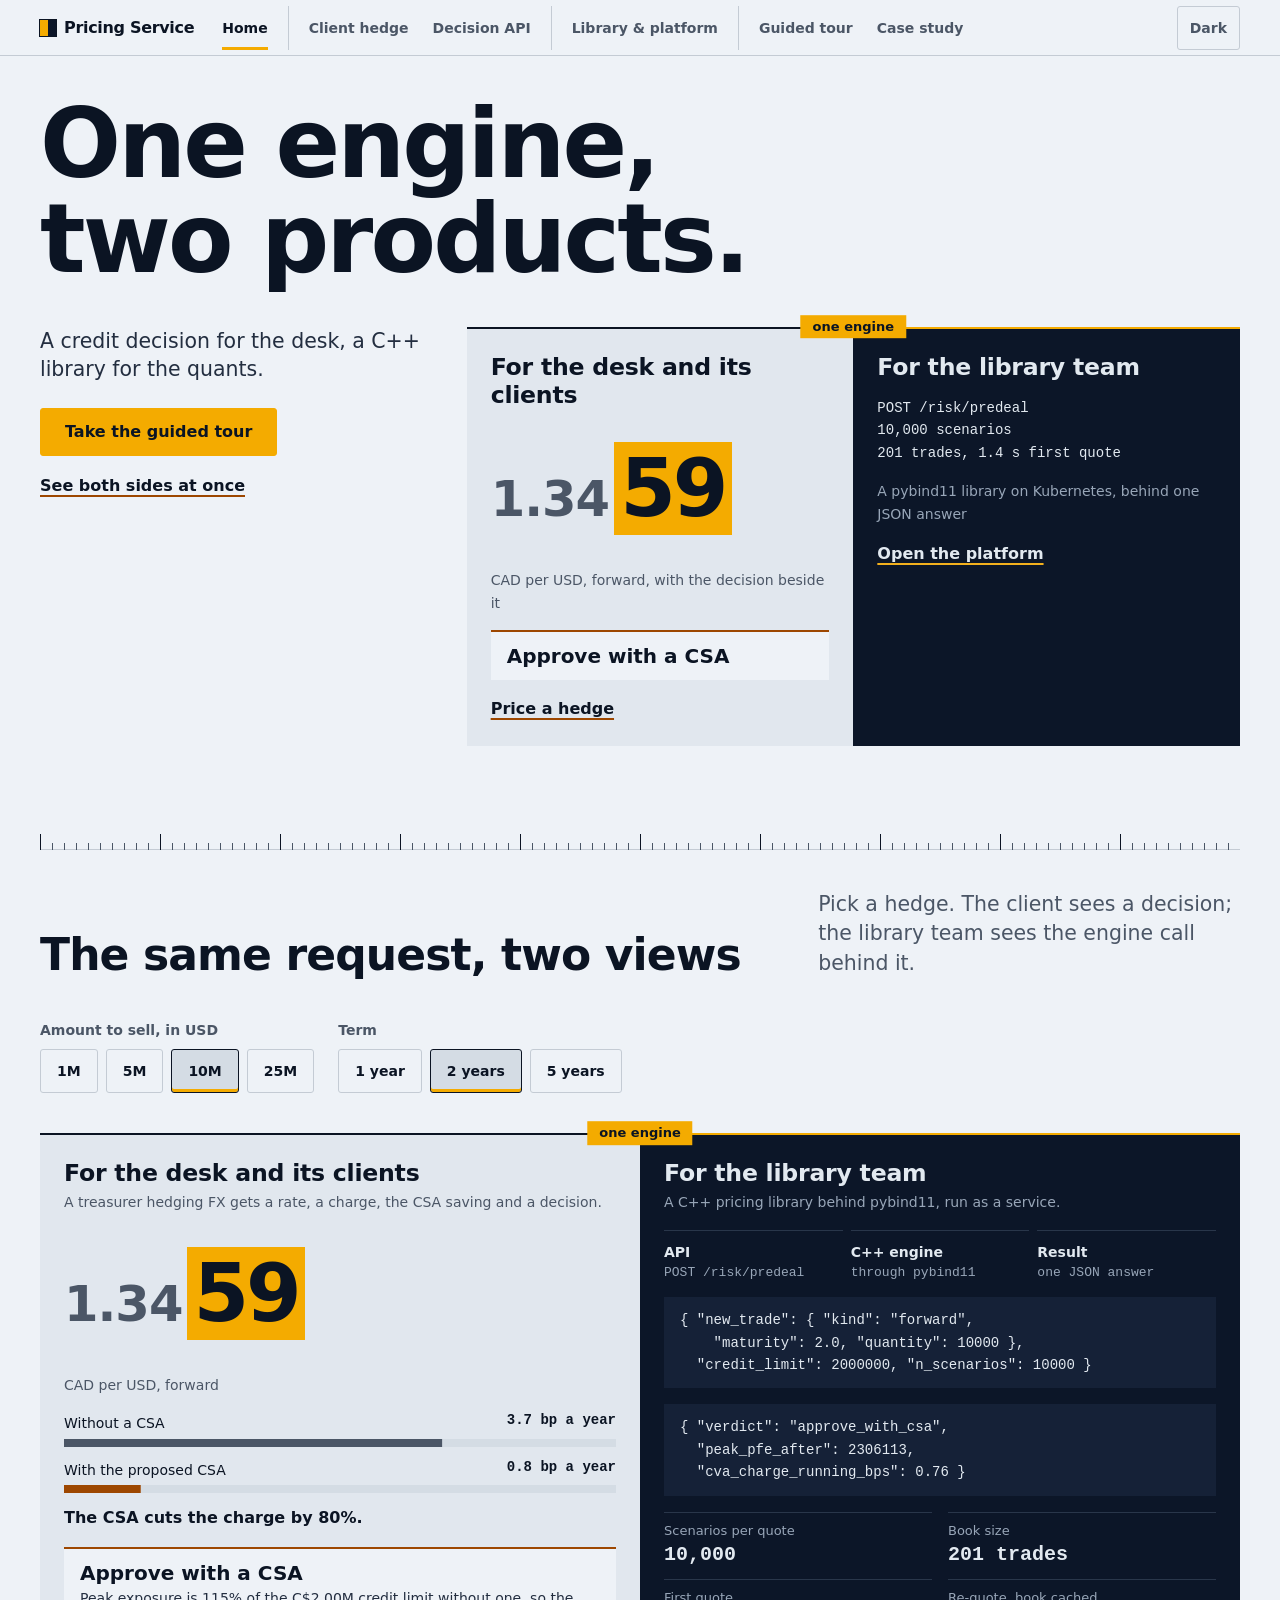
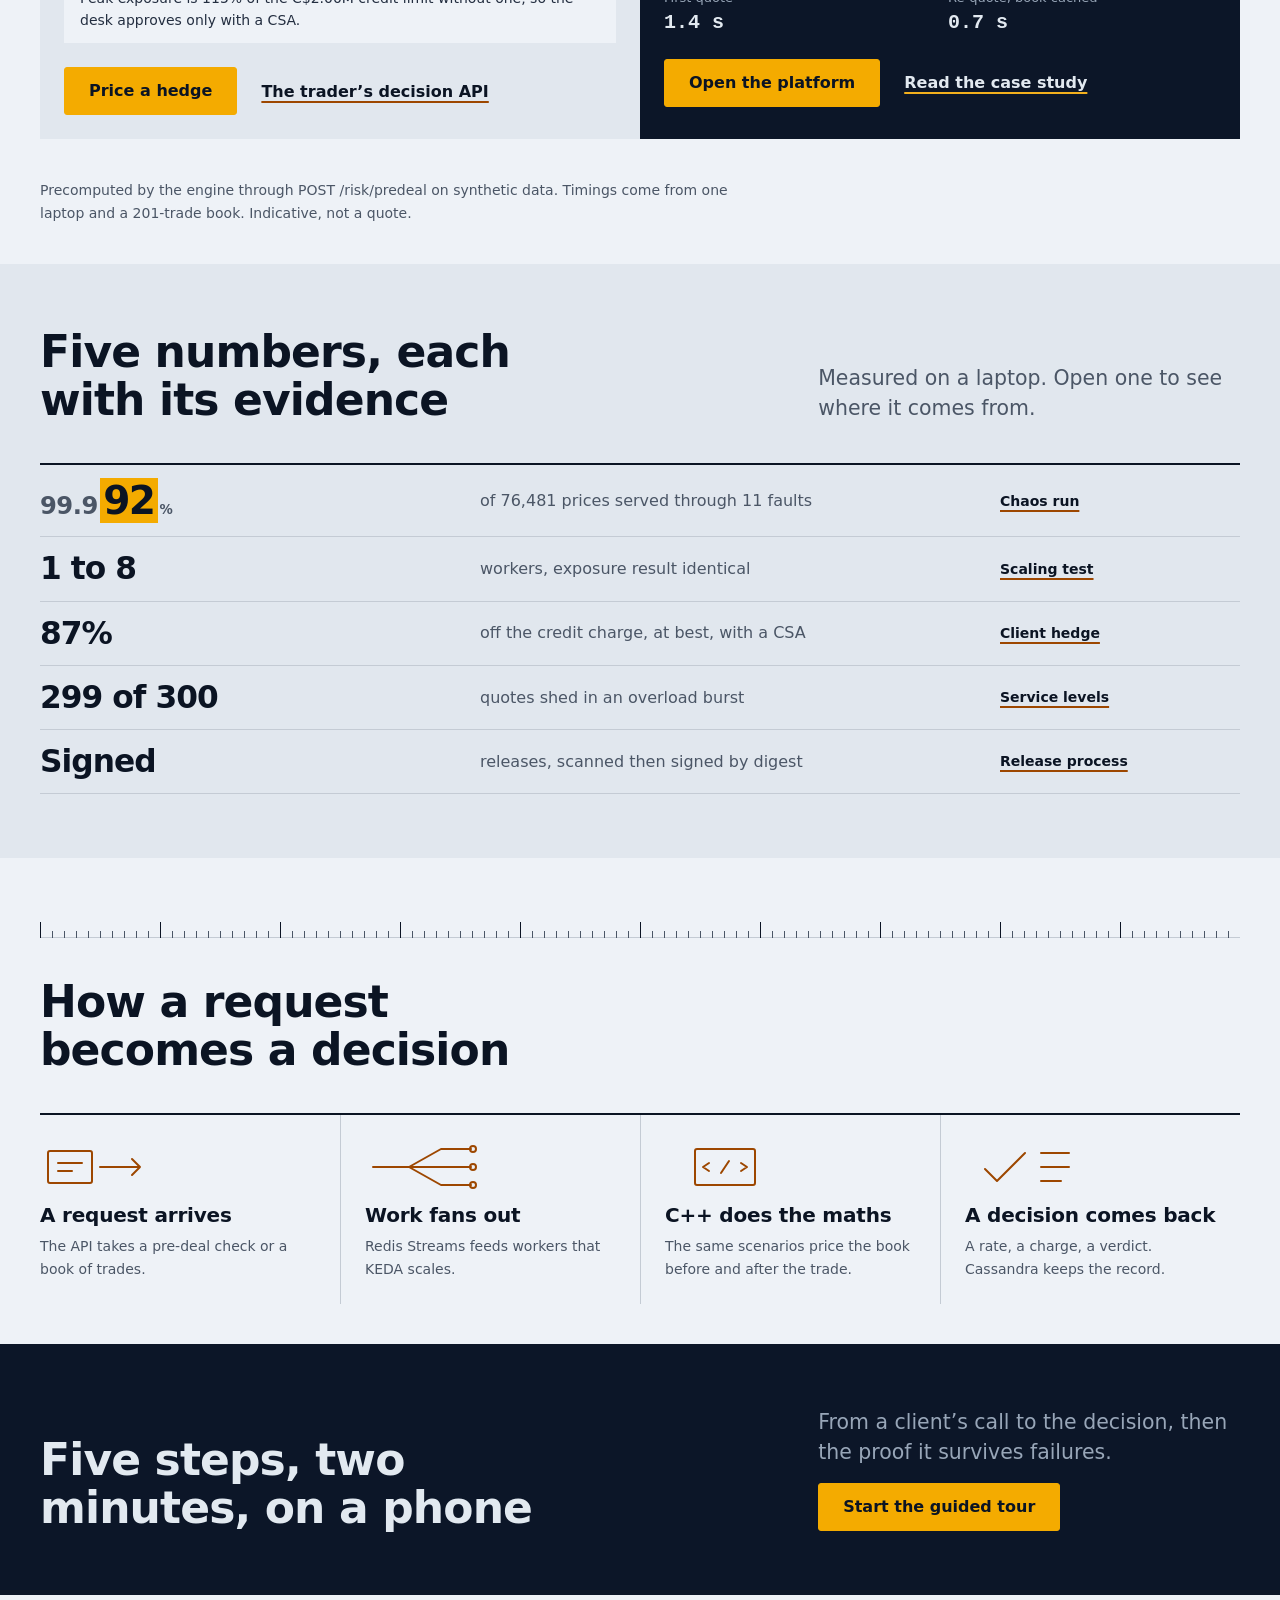
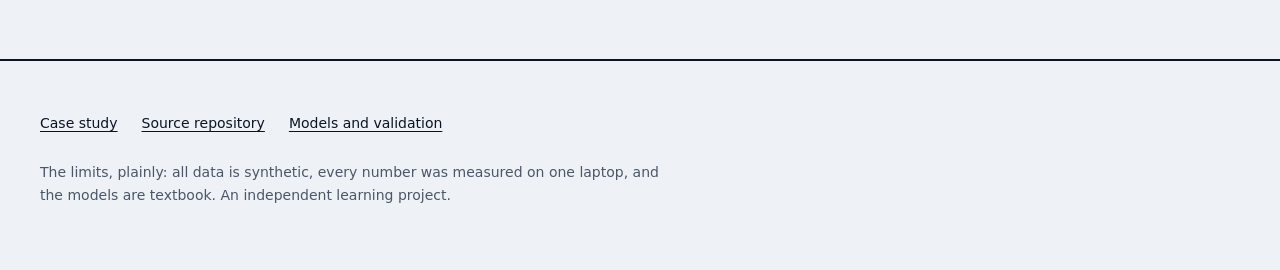
==== commit 061300ee: "Merge pull request #22 from SukhmanAulakh18/feat/identity A visual identity of its own: trading-desk" ====
--- a/docs/index.html
+++ b/docs/index.html
@@ -8,181 +8,51 @@
 <meta property="og:image" content="https://sukhmanaulakh18.github.io/distributed-pricing-service/img/og.png">
 <meta name="twitter:card" content="summary_large_image">
 <link rel="preconnect" href="https://fonts.googleapis.com"><link rel="preconnect" href="https://fonts.gstatic.com" crossorigin>
-<link rel="stylesheet" href="https://fonts.googleapis.com/css2?family=Newsreader:opsz,wght@6..72,500;6..72,600&family=IBM+Plex+Sans:wght@400;500;600&family=IBM+Plex+Mono:wght@400;500&display=swap">
-<style>
-/* Hallmark · checked: 2026-11-18 · genre: modern-minimal · theme: brand (site tokens from the case study: Newsreader, IBM Plex, teal on warm grey, light and dark)
- * pre-emit critique: P5 H4 E4 S5 R5 V4 · weakest: V, one accent and no photograph by design; the signature is one request shown as a client decision and as the engine call that made it, side by side
- * hero: Stage (headline, one sentence, two actions) · nav: sticky text tabs, the shared site nav · footer: links and the honest limits · job: choose a product and try it · built: the project · v2.0.0
- * Hallmark · answered 58 · the demo and proof sections carry the figures a reader checks; the hero itself is the headline, one sentence and two actions */
-:root {
-  --bg: #f5f6f3; --surface: #ffffff; --ink: #15191d; --muted: #59626b; --line: #dcdfd8;
-  --accent: #0d6b62; --accent-soft: #e2efec; --warn: #a15c07; --warn-soft: #f6ead9; --on-accent: #ffffff; --code-bg: #eef0eb;
-  --display: "Newsreader", "Iowan Old Style", Georgia, serif;
-  --body: "IBM Plex Sans", -apple-system, "Segoe UI", sans-serif;
-  --mono: "IBM Plex Mono", ui-monospace, "SF Mono", Menlo, monospace;
-  --s1: 4px; --s2: 8px; --s3: 12px; --s4: 16px; --s5: 24px; --s6: 32px; --s7: 48px; --s8: 80px;
-  --r1: 8px; --r2: 14px;
-  color-scheme: light;
-}
-@media (prefers-color-scheme: dark) {
-  :root:not([data-theme="light"]) { --bg: #0e1113; --surface: #161a1d; --ink: #e7eae7; --muted: #9aa3aa; --line: #2a3035; --accent: #5cc0b4; --accent-soft: #15302d; --warn: #e3a34d; --warn-soft: #33270f; --on-accent: #0e1113; --code-bg: #1d2226; color-scheme: dark; }
-}
-:root[data-theme="dark"] { --bg: #0e1113; --surface: #161a1d; --ink: #e7eae7; --muted: #9aa3aa; --line: #2a3035; --accent: #5cc0b4; --accent-soft: #15302d; --warn: #e3a34d; --warn-soft: #33270f; --on-accent: #0e1113; --code-bg: #1d2226; color-scheme: dark; }
-* { box-sizing: border-box; }
-[hidden] { display: none !important; }
-html { scroll-behavior: smooth; scroll-padding-top: 64px; overflow-x: clip; -webkit-text-size-adjust: 100%; }
-body { margin: 0; overflow-x: clip; background: var(--bg); color: var(--ink); font: 16px/1.55 var(--body); overflow-wrap: anywhere; caret-color: var(--accent); }
-::selection { background: var(--accent); color: var(--on-accent); }
-@media (prefers-reduced-motion: reduce) { html { scroll-behavior: auto; } *, *::before, *::after { transition: none !important; animation: none !important; } }
-h1, h2, h3 { font-family: var(--display); font-weight: 600; line-height: 1.12; margin: 0; text-wrap: balance; min-width: 0; overflow-wrap: break-word; }
-h1 { font-size: clamp(2.5rem, 7.2vw, 4.5rem); line-height: 1.02; }
-h2 { font-size: clamp(1.5rem, 3.4vw, 2rem); }
-h3 { font-size: 1.25rem; }
-p { margin: 0; text-wrap: pretty; }
-a { color: var(--accent); }
-a:focus-visible, button:focus-visible, summary:focus-visible { outline: 3px solid var(--accent); outline-offset: 2px; border-radius: 4px; }
-.wrap { max-width: 1120px; margin: 0 auto; padding: var(--s6) var(--s4) var(--s7); display: grid; gap: var(--s8); }
-.wrap > * { min-width: 0; }
-.sr { position: absolute; width: 1px; height: 1px; overflow: hidden; clip-path: inset(50%); white-space: nowrap; }
-
-/* buttons */
-.btn { display: inline-flex; align-items: center; justify-content: center; min-height: 48px; padding: var(--s3) var(--s5); border-radius: var(--r1); background: var(--accent); color: var(--on-accent); border: 1px solid var(--accent); font: 600 1rem var(--body); text-decoration: none; transition: background-color .15s, transform .1s; }
-.btn:hover { background: var(--ink); border-color: var(--ink); color: var(--bg); }
-.btn:active { transform: translateY(1px); }
-.btn[aria-disabled="true"], .btn:disabled { background: var(--line); color: var(--muted); border-color: var(--line); cursor: not-allowed; }
-.btn.alt { background: var(--surface); color: var(--ink); border-color: var(--line); }
-.btn.alt:hover { border-color: var(--accent); background: var(--accent-soft); color: var(--ink); }
-.link { display: inline-flex; align-items: center; min-height: 44px; font-weight: 500; }
-.btns { display: flex; flex-wrap: wrap; gap: var(--s3); align-items: center; }
-
-/* hero */
-.hero { display: grid; gap: var(--s5); padding-top: var(--s5); max-width: 860px; }
-.lede { font-size: clamp(1.125rem, 2.2vw, 1.375rem); color: var(--muted); max-width: 40ch; }
-
-/* the same request, two views */
-.demo { display: grid; gap: var(--s5); }
-.demo-head { display: grid; gap: var(--s2); max-width: 62ch; }
-.demo-head p { color: var(--muted); }
-.ctl { display: flex; flex-wrap: wrap; gap: var(--s4) var(--s6); }
-fieldset { border: 0; padding: 0; margin: 0; min-width: 0; }
-legend { padding: 0; margin-bottom: var(--s2); font-size: 0.875rem; color: var(--muted); }
-.chips { display: flex; flex-wrap: wrap; gap: var(--s2); }
-.chip { position: relative; display: block; }
-.chip input { position: absolute; inset: 0; width: 100%; height: 100%; margin: 0; opacity: 0; cursor: pointer; }
-.chip span { display: inline-flex; align-items: center; justify-content: center; min-height: 44px; min-width: 56px; padding: 0 var(--s4); border: 1px solid var(--line); border-radius: 999px; background: var(--surface); font: 500 0.9375rem var(--body); transition: background-color .15s, border-color .15s; }
-.chip:hover span { border-color: var(--accent); }
-.chip input:checked + span { background: var(--accent); color: var(--on-accent); border-color: var(--accent); }
-.chip input:focus-visible + span { outline: 3px solid var(--accent); outline-offset: 2px; }
-.split { display: grid; grid-template-columns: minmax(0, 1fr); gap: 0; align-items: stretch; }
-.spine { display: grid; justify-items: center; align-content: center; gap: var(--s2); padding: var(--s2) 0; color: var(--muted); font-size: 0.875rem; }
-.spine i { display: block; width: 2px; height: 20px; background: var(--line); }
-.spine b { font: 500 0.8125rem var(--mono); padding: var(--s2) var(--s3); border: 1px solid var(--accent); border-radius: 999px; color: var(--accent); background: var(--surface); text-align: center; }
-.prod { display: grid; gap: var(--s4); align-content: start; background: var(--surface); border: 1px solid var(--line); border-radius: var(--r2); padding: var(--s5); }
-.prod.dev { background: var(--code-bg); }
-.prod header { display: grid; gap: var(--s1); }
-.prod header p { color: var(--muted); }
-.big { font: 600 clamp(2.5rem, 5vw, 3.25rem)/1 var(--display); font-variant-numeric: tabular-nums; }
-.big small { font: 400 0.9375rem var(--body); color: var(--muted); margin-left: var(--s2); }
-.k { font-size: 0.875rem; color: var(--muted); }
-.bars { display: grid; gap: var(--s3); margin: 0; }
-.bar { display: grid; gap: var(--s1); }
-.bar div { display: flex; justify-content: space-between; gap: var(--s3); font-size: 0.9375rem; }
-.bar b { font-variant-numeric: tabular-nums; }
-.track { height: 10px; border-radius: 5px; background: var(--line); overflow: hidden; }
-.track i { display: block; height: 100%; width: 100%; border-radius: 5px; background: var(--muted); transform-origin: left; transition: transform .35s ease-out; }
-.track i.on { background: var(--accent); }
-.verdict { display: grid; gap: var(--s1); padding: var(--s3) var(--s4); border-radius: var(--r1); background: var(--accent-soft); border: 1px solid var(--accent); }
-.verdict[data-v="approve_with_csa"] { background: var(--warn-soft); border-color: var(--warn); }
-.verdict[data-v="refer_to_credit"] { background: var(--warn-soft); border-color: var(--warn); }
-.verdict b { font: 600 1.125rem var(--display); }
-.verdict span { font-size: 0.9375rem; }
-.saving { font-weight: 600; color: var(--accent); }
-.acts { display: flex; flex-wrap: wrap; gap: var(--s3); align-items: center; margin-top: var(--s2); }
-
-.path { display: grid; grid-template-columns: repeat(3, minmax(0, 1fr)); gap: var(--s2); margin: 0; padding: 0; list-style: none; counter-reset: p; }
-.path li { position: relative; display: grid; gap: 2px; align-content: start; padding: var(--s3); border: 1px solid var(--line); border-radius: var(--r1); background: var(--surface); font-size: 0.875rem; line-height: 1.35; }
-.path li + li::before { content: ""; position: absolute; left: calc(var(--s2) * -1 - 1px); top: 50%; width: var(--s2); height: 2px; background: var(--accent); }
-.path b { font: 600 0.9375rem var(--body); }
-.path span { color: var(--muted); }
-.run .path li { animation: lit .6s ease-out both; }
-.run .path li:nth-child(2) { animation-delay: .15s; }
-.run .path li:nth-child(3) { animation-delay: .3s; }
-@keyframes lit { from { opacity: .35; transform: translateY(3px); } to { opacity: 1; transform: none; } }
-pre:focus-visible { outline: 3px solid var(--accent); outline-offset: 2px; }
-pre { margin: 0; padding: var(--s3) var(--s4); background: var(--surface); border: 1px solid var(--line); border-radius: var(--r1); font: 0.8125rem/1.55 var(--mono); overflow-x: auto; white-space: pre; overflow-wrap: normal; }
-.facts { display: grid; grid-template-columns: repeat(2, minmax(0, 1fr)); gap: var(--s3); margin: 0; }
-.facts div { display: grid; gap: 2px; }
-.facts dt { font-size: 0.875rem; color: var(--muted); }
-.facts dd { margin: 0; font: 600 1.25rem var(--display); font-variant-numeric: tabular-nums; }
-.note { font-size: 0.875rem; color: var(--muted); }
-
-/* proof */
-.sec-head { display: grid; gap: var(--s2); max-width: 62ch; margin-bottom: var(--s5); }
-.sec-head p { color: var(--muted); }
-.proof { list-style: none; margin: 0; padding: 0; display: grid; grid-template-columns: minmax(0, 1fr); border-top: 1px solid var(--line); }
-.proof a { display: grid; gap: var(--s1); padding: var(--s4) var(--s2); min-height: 44px; border-bottom: 1px solid var(--line); color: var(--ink); text-decoration: none; transition: background-color .15s; }
-.proof a:hover { background: var(--accent-soft); }
-.proof a:hover .n { color: var(--accent); }
-.proof .n { font: 600 1.875rem/1.1 var(--display); font-variant-numeric: tabular-nums; }
-.proof .l { color: var(--muted); font-size: 0.9375rem; }
-.proof .ev { font-size: 0.875rem; color: var(--accent); }
-
-/* how it works */
-.how { list-style: none; margin: 0; padding: 0; display: grid; grid-template-columns: minmax(0, 1fr); gap: var(--s4); counter-reset: h; }
-.how li { position: relative; display: grid; gap: var(--s2); align-content: start; padding: var(--s5) var(--s4) var(--s4); background: var(--surface); border: 1px solid var(--line); border-radius: var(--r2); counter-increment: h; }
-.how li::before { content: counter(h); display: grid; place-items: center; width: 32px; height: 32px; border-radius: 50%; background: var(--accent); color: var(--on-accent); font: 600 0.9375rem var(--body); }
-.how svg { width: 100%; height: 56px; color: var(--accent); }
-.how p { color: var(--muted); font-size: 0.9375rem; }
-
-/* tour band, footer */
-.tour { display: grid; gap: var(--s4); padding: var(--s6) var(--s5); background: var(--accent-soft); border: 1px solid var(--accent); border-radius: var(--r2); }
-.tour p { max-width: 56ch; }
-footer { display: grid; gap: var(--s4); padding-top: var(--s5); border-top: 1px solid var(--line); color: var(--muted); font-size: 0.9375rem; }
-footer nav { display: flex; flex-wrap: wrap; gap: var(--s1) var(--s5); }
-footer nav a { display: inline-flex; align-items: center; min-height: 44px; }
-footer p { max-width: 72ch; }
-
-@media (min-width: 720px) {
-  .proof { grid-template-columns: repeat(3, minmax(0, 1fr)); border-top: 0; gap: var(--s3); }
-  .proof a { border: 1px solid var(--line); border-radius: var(--r2); padding: var(--s4); background: var(--surface); align-content: start; }
-  .how { grid-template-columns: repeat(4, minmax(0, 1fr)); }
-  .tour { grid-template-columns: minmax(0, 1fr) auto; align-items: center; }
-}
-@media (min-width: 1000px) { .proof { grid-template-columns: repeat(5, minmax(0, 1fr)); } }
-@media (min-width: 960px) {
-  .split { grid-template-columns: minmax(0, 1fr) 96px minmax(0, 1fr); }
-  .spine { padding: 0; }
-  .spine { grid-template-rows: 1fr auto 1fr; justify-items: center; }
-  .spine i { width: 2px; height: 100%; min-height: 24px; }
-  .spine b { white-space: nowrap; }
-}
-@media (max-width: 420px) {
-  .path { grid-template-columns: minmax(0, 1fr); }
-  .path li + li::before { left: 50%; top: calc(var(--s2) * -1 - 1px); width: 2px; height: var(--s2); }
-  .prod { padding: var(--s4); }
-}
-.sitenav { position: sticky; top: 0; z-index: 20; background: var(--bg); border-bottom: 1px solid var(--line); }
-.sitenav ul { list-style: none; margin: 0 auto; padding: 0 12px; max-width: 1120px; display: flex; gap: 2px; overflow-x: auto; scrollbar-width: none; }
-.sitenav a { display: flex; align-items: center; min-height: 44px; padding: 0 12px; color: var(--muted); text-decoration: none; font: 500 0.9375rem/1 var(--body); white-space: nowrap; border-bottom: 2px solid transparent; }
-.sitenav a:hover { color: var(--ink); }
-.sitenav a[aria-current="page"] { color: var(--ink); border-bottom-color: var(--accent); }
-.sitenav a:focus-visible { outline: 3px solid var(--accent); outline-offset: -3px; }
-</style></head>
+<link rel="stylesheet" href="https://fonts.googleapis.com/css2?family=Archivo:wdth,wght@62..125,400..800&family=Sometype+Mono:wght@400;600&display=swap">
+<link rel="stylesheet" href="assets/site.css">
+<script src="assets/site.js"></script>
+</head>
 <body>
-<nav class="sitenav" aria-label="Site"><ul><li><a href="index.html" aria-current="page">Home</a></li><li><a href="portal.html">Client hedge</a></li><li><a href="desk.html#predeal">Decision API</a></li><li><a href="platform.html">Library &amp; platform</a></li><li><a href="kit.html">Guided tour</a></li><li><a href="case-study.html">Case study</a></li></ul></nav>
-<main class="wrap">
-
-<header class="hero">
+<nav class="sitenav" aria-label="Site"><div class="sitenav-in">
+  <a class="mark" href="index.html" aria-label="Distributed Pricing Service, home"><span class="glyph" aria-hidden="true"></span><span class="wm">Pricing Service</span></a>
+  <ul><li><a href="index.html" aria-current="page">Home</a></li><li class="g"><a href="portal.html">Client hedge</a></li><li><a href="desk.html#predeal">Decision API</a></li><li class="g"><a href="platform.html">Library &amp; platform</a></li><li class="g"><a href="kit.html">Guided tour</a></li><li><a href="case-study.html">Case study</a></li></ul>
+  <button class="theme-btn" type="button">Dark</button>
+</div></nav>
+<main>
+
+<header class="hero"><div class="container hero-top">
   <h1>One engine, two products.</h1>
-  <p class="lede">A credit decision for the desk, a C++ library for the quants.</p>
-  <div class="btns">
-    <a class="btn" href="kit.html">Take the guided tour</a>
-    <a class="link" href="#demo">See both sides at once</a>
-  </div>
-</header>
-
-<section class="demo" id="demo" aria-labelledby="demo-h">
-  <div class="demo-head">
+  <div class="hero-grid">
+    <div class="hero-copy">
+      <p class="lede">A credit decision for the desk, a C++ library for the quants.</p>
+      <div class="btns">
+        <a class="btn" href="kit.html">Take the guided tour</a>
+        <a class="link" href="#demo">See both sides at once</a>
+      </div>
+    </div>
+    <div class="ticket settle" id="hticket">
+      <a class="half client" href="portal.html">
+        <strong class="half-t">For the desk and its clients</strong>
+        <span class="big-rate"><span class="pip" id="h-fwd"><span class="sr">1.3459</span><span aria-hidden="true"><span class="pf">1.34</span><span class="pp">59</span></span></span></span>
+        <span class="cap">CAD per USD, forward, with the decision beside it</span>
+        <span class="verdict" id="h-verdict" data-v="approve_with_csa"><b id="h-vt">Approve with a CSA</b></span>
+        <span class="go">Price a hedge</span>
+      </a>
+      <div class="spine" aria-hidden="true"><b>one engine</b></div>
+      <a class="half engine console" href="platform.html">
+        <strong class="half-t">For the library team</strong>
+        <span class="mono-lines" id="h-call">POST /risk/predeal
+10,000 scenarios
+201 trades, 1.4 s first quote</span>
+        <span class="cap">A pybind11 library on Kubernetes, behind one JSON answer</span>
+        <span class="go">Open the platform</span>
+      </a>
+    </div>
+  </div>
+</div></header>
+
+<section class="sec" id="demo" aria-labelledby="demo-h"><div class="container">
+  <div class="sec-head">
     <h2 id="demo-h">The same request, two views</h2>
     <p>Pick a hedge. The client sees a decision; the library team sees the engine call behind it.</p>
   </div>
@@ -201,13 +71,14 @@
   </form>
   <p class="sr" id="say" aria-live="polite"></p>
 
-  <div class="split" id="split">
-    <article class="prod client" aria-labelledby="pc-h">
+  <div class="ticket" id="split">
+    <article class="half client" aria-labelledby="pc-h">
       <header>
         <h3 id="pc-h">For the desk and its clients</h3>
         <p>A treasurer hedging FX gets a rate, a charge, the CSA saving and a decision.</p>
       </header>
-      <div><div class="big"><span id="fwd">1.3459</span><small>CAD per USD, forward</small></div></div>
+      <div class="big-rate"><span class="pip" id="fwd"><span class="sr">1.3459</span><span aria-hidden="true"><span class="pf">1.34</span><span class="pp">59</span></span></span></div>
+      <p class="cap">CAD per USD, forward</p>
       <div class="bars" role="group" aria-label="Credit charge, basis points a year">
         <div class="bar"><div><span>Without a CSA</span><b><span id="off">3.7</span> bp a year</b></div><div class="track"><i id="offb" style="transform: scaleX(.685)"></i></div></div>
         <div class="bar"><div><span>With the proposed CSA</span><b><span id="on">0.8</span> bp a year</b></div><div class="track"><i class="on" id="onb" style="transform: scaleX(.139)"></i></div></div>
@@ -217,9 +88,9 @@
       <div class="acts"><a class="btn" href="portal.html">Price a hedge</a><a class="link" href="desk.html#predeal">The trader&rsquo;s decision API</a></div>
     </article>
 
-    <div class="spine" aria-hidden="true"><i></i><b>one engine</b><i></i></div>
-
-    <article class="prod dev" aria-labelledby="pd-h">
+    <div class="spine" aria-hidden="true"><b>one engine</b></div>
+
+    <article class="half engine console" aria-labelledby="pd-h">
       <header>
         <h3 id="pd-h">For the library team</h3>
         <p>A C++ pricing library behind pybind11, run as a service.</p>
@@ -244,75 +115,92 @@
       <div class="acts"><a class="btn" href="platform.html">Open the platform</a><a class="link" href="case-study.html">Read the case study</a></div>
     </article>
   </div>
-  <p class="note">Precomputed by the engine through POST /risk/predeal on synthetic data. Timings come from one laptop and a 201-trade book. Indicative, not a quote.</p>
-</section>
-
-<section aria-labelledby="proof-h">
+  <p class="cap">Precomputed by the engine through POST /risk/predeal on synthetic data. Timings come from one laptop and a 201-trade book. Indicative, not a quote.</p>
+</div></section>
+
+<section class="sec alt" aria-labelledby="proof-h"><div class="container">
   <div class="sec-head">
     <h2 id="proof-h">Five numbers, each with its evidence</h2>
     <p>Measured on a laptop. Open one to see where it comes from.</p>
   </div>
-  <ul class="proof">
-    <li><a href="case-study.html#reliability"><span class="n" id="p-chaos">99.992%</span><span class="l" id="p-chaos-l">of 76,481 prices served through 11 faults</span><span class="ev">Chaos run</span></a></li>
-    <li><a href="case-study.html#performance"><span class="n" id="p-pfe">1 to 8</span><span class="l">workers, exposure result identical</span><span class="ev">Scaling test</span></a></li>
-    <li><a href="portal.html"><span class="n" id="p-csa">87%</span><span class="l">off the credit charge, at best, with a CSA</span><span class="ev">Client hedge</span></a></li>
-    <li><a href="https://github.com/SukhmanAulakh18/distributed-pricing-service/blob/main/docs/SLO.md"><span class="n">299 of 300</span><span class="l">quotes shed in an overload burst</span><span class="ev">Service levels</span></a></li>
-    <li><a href="https://github.com/SukhmanAulakh18/distributed-pricing-service/blob/main/docs/OPERATIONS.md#release"><span class="n">Signed</span><span class="l">releases, scanned then signed by digest</span><span class="ev">Release process</span></a></li>
-  </ul>
-</section>
-
-<section aria-labelledby="how-h">
+  <div class="rows">
+    <a href="case-study.html#reliability"><span class="v"><span class="pip" id="p-chaos"><span class="sr">99.992%</span><span aria-hidden="true"><span class="pf">99.9</span><span class="pp">92</span><span class="pu">%</span></span></span></span><span class="l" id="p-chaos-l">of 76,481 prices served through 11 faults</span><span class="e">Chaos run</span></a>
+    <a href="case-study.html#performance"><span class="v" id="p-pfe">1 to 8</span><span class="l">workers, exposure result identical</span><span class="e">Scaling test</span></a>
+    <a href="portal.html"><span class="v" id="p-csa">87%</span><span class="l">off the credit charge, at best, with a CSA</span><span class="e">Client hedge</span></a>
+    <a href="https://github.com/SukhmanAulakh18/distributed-pricing-service/blob/main/docs/SLO.md"><span class="v">299 of 300</span><span class="l">quotes shed in an overload burst</span><span class="e">Service levels</span></a>
+    <a href="https://github.com/SukhmanAulakh18/distributed-pricing-service/blob/main/docs/OPERATIONS.md#release"><span class="v">Signed</span><span class="l">releases, scanned then signed by digest</span><span class="e">Release process</span></a>
+  </div>
+</div></section>
+
+<section class="sec" aria-labelledby="how-h"><div class="container">
   <div class="sec-head">
     <h2 id="how-h">How a request becomes a decision</h2>
   </div>
   <ol class="how">
-    <li><svg viewBox="0 0 120 56" fill="none" stroke="currentColor" stroke-width="2" stroke-linecap="round" stroke-linejoin="round" aria-hidden="true"><rect x="8" y="12" width="44" height="32" rx="6"/><path d="M18 24h24M18 32h14"/><path d="M60 28h40m-8-8 8 8-8 8"/></svg>
+    <li><svg viewBox="0 0 120 56" fill="none" stroke="currentColor" stroke-width="2" stroke-linecap="round" stroke-linejoin="round" aria-hidden="true"><rect x="8" y="12" width="44" height="32" rx="2"/><path d="M18 24h24M18 32h14"/><path d="M60 28h40m-8-8 8 8-8 8"/></svg>
       <h3>A request arrives</h3><p>The API takes a pre-deal check or a book of trades.</p></li>
     <li><svg viewBox="0 0 120 56" fill="none" stroke="currentColor" stroke-width="2" stroke-linecap="round" stroke-linejoin="round" aria-hidden="true"><path d="M8 28h36"/><path d="M44 28 76 10h30M44 28h62M44 28 76 46h30"/><circle cx="108" cy="10" r="3"/><circle cx="108" cy="28" r="3"/><circle cx="108" cy="46" r="3"/></svg>
       <h3>Work fans out</h3><p>Redis Streams feeds workers that KEDA scales.</p></li>
-    <li><svg viewBox="0 0 120 56" fill="none" stroke="currentColor" stroke-width="2" stroke-linecap="round" stroke-linejoin="round" aria-hidden="true"><rect x="30" y="10" width="60" height="36" rx="6"/><path d="M44 24l-6 4 6 4M76 24l6 4-6 4M64 22l-8 12"/></svg>
+    <li><svg viewBox="0 0 120 56" fill="none" stroke="currentColor" stroke-width="2" stroke-linecap="round" stroke-linejoin="round" aria-hidden="true"><rect x="30" y="10" width="60" height="36" rx="2"/><path d="M44 24l-6 4 6 4M76 24l6 4-6 4M64 22l-8 12"/></svg>
       <h3>C++ does the maths</h3><p>The same scenarios price the book before and after the trade.</p></li>
     <li><svg viewBox="0 0 120 56" fill="none" stroke="currentColor" stroke-width="2" stroke-linecap="round" stroke-linejoin="round" aria-hidden="true"><path d="M20 30l12 12 28-28"/><path d="M76 14h28M76 28h28M76 42h20"/></svg>
       <h3>A decision comes back</h3><p>A rate, a charge, a verdict. Cassandra keeps the record.</p></li>
   </ol>
-</section>
-
-<section class="tour" aria-labelledby="tour-h">
-  <div>
+</div></section>
+
+<section class="band console tour" aria-labelledby="tour-h"><div class="container">
+  <div class="sec-head">
     <h2 id="tour-h">Five steps, two minutes, on a phone</h2>
-    <p>From a client&rsquo;s call to the decision, then the proof it survives failures.</p>
-  </div>
-  <a class="btn" href="kit.html">Start the guided tour</a>
-</section>
-
-<footer>
+    <div class="block"><p>From a client&rsquo;s call to the decision, then the proof it survives failures.</p>
+    <div class="btns"><a class="btn" href="kit.html">Start the guided tour</a></div></div>
+  </div>
+</div></section>
+
+<footer class="foot"><div class="container">
   <nav aria-label="Links">
     <a href="case-study.html">Case study</a>
     <a href="https://github.com/SukhmanAulakh18/distributed-pricing-service">Source repository</a>
     <a href="https://github.com/SukhmanAulakh18/distributed-pricing-service/blob/main/docs/MODELS.md">Models and validation</a>
   </nav>
   <p>The limits, plainly: all data is synthetic, every number was measured on one laptop, and the models are textbook. An independent learning project.</p>
-</footer>
+</div></footer>
 </main>
 
 <script>
 (function () {
   var $ = function (id) { return document.getElementById(id); };
+  var reduce = matchMedia('(prefers-reduced-motion: reduce)').matches;
   var D = null, st = { n: '10000000', t: '2.0' }, first = true;
   var ctl = $('ctl');
   function m(x) { return x >= 1e6 ? 'C$' + (x / 1e6).toFixed(2) + 'M' : 'C$' + Math.round(x / 1e3) + 'K'; }
   function grp(x) { return Math.round(x).toLocaleString('en-US'); }
   function maxOff() { var k, v = 0; for (k in D.cells) v = Math.max(v, D.cells[k].off_bps); return v; }
+  /* a rate the way a desk quotes it: the figure, then the last two digits as the pips */
+  function pipHtml(s, unit) {
+    return '<span class="sr">' + s + (unit || '') + '</span><span aria-hidden="true"><span class="pf">' + s.slice(0, -2) + '</span><span class="pp">' + s.slice(-2) + '</span>' + (unit ? '<span class="pu">' + unit + '</span>' : '') + '</span>';
+  }
+  function setPip(el, s, unit, animate) {
+    el.innerHTML = pipHtml(s, unit);
+    if (!animate || reduce) return;
+    var pp = el.querySelector('.pp'), n = 0, fin = s.slice(-2);
+    var iv = setInterval(function () {
+      n++;
+      if (n >= 9) { pp.textContent = fin; clearInterval(iv); return; }
+      pp.textContent = String(Math.floor(Math.random() * 100)).padStart(2, '0');
+    }, 45);
+  }
   function render() {
     var c = D.cells[st.n + '|' + st.t]; if (!c) return;
     var full = maxOff(), cut = Math.round((1 - c.on_bps / c.off_bps) * 100), util = Math.round(c.utilisation * 100);
     var csa = c.verdict === 'approve_with_csa', lim = m(D.limit_cad);
-    $('fwd').textContent = c.forward_rate.toFixed(4);
+    var rate = c.forward_rate.toFixed(4);
+    setPip($('fwd'), rate, '', true); setPip($('h-fwd'), rate, '', true);
     $('off').textContent = c.off_bps.toFixed(1); $('on').textContent = c.on_bps.toFixed(1); $('cut').textContent = cut + '%';
     $('offb').style.transform = 'scaleX(' + (c.off_bps / full).toFixed(3) + ')';
     $('onb').style.transform = 'scaleX(' + (c.on_bps / full).toFixed(3) + ')';
     var v = $('verdict'); v.setAttribute('data-v', c.verdict);
-    $('vt').textContent = csa ? 'Approve with a CSA' : c.verdict === 'approve' ? 'Approve' : 'Refer to credit';
+    var vt = csa ? 'Approve with a CSA' : c.verdict === 'approve' ? 'Approve' : 'Refer to credit';
+    $('vt').textContent = vt; $('h-vt').textContent = vt; $('h-verdict').setAttribute('data-v', c.verdict);
     $('vr').textContent = csa ? 'Peak exposure is ' + util + '% of the ' + lim + ' credit limit without one, so the desk approves only with a CSA.'
       : 'Peak exposure uses ' + util + '% of the ' + lim + ' credit limit.';
     var q = Math.round(+st.n / 1000), mat = (+st.t).toFixed(1);
@@ -320,14 +208,15 @@
     $('resp').textContent = '{ "verdict": "' + c.verdict + '",\n  "peak_pfe_after": ' + Math.round(c.peak_pfe) + ',\n  "cva_charge_running_bps": ' + (csa ? c.on_bps : c.off_bps).toFixed(2) + ' }';
     $('nsc').textContent = grp(D.predeal.n_scenarios); $('ntr').textContent = D.predeal.trades + ' trades';
     $('fq').textContent = (D.predeal.first_quote_ms / 1000).toFixed(1) + ' s'; $('rq').textContent = (D.predeal.requote_ms / 1000).toFixed(1) + ' s';
-    $('say').textContent = 'Showing ' + (+st.n / 1e6) + ' million USD for ' + (+st.t) + (+st.t === 1 ? ' year: ' : ' years: ') + $('vt').textContent + '.';
+    $('h-call').textContent = 'POST /risk/predeal\n' + grp(D.predeal.n_scenarios) + ' scenarios\n' + D.predeal.trades + ' trades, ' + (D.predeal.first_quote_ms / 1000).toFixed(1) + ' s first quote';
+    $('say').textContent = 'Showing ' + (+st.n / 1e6) + ' million USD for ' + (+st.t) + (+st.t === 1 ? ' year: ' : ' years: ') + vt + '.';
     if (!first) { var s = $('split'); s.classList.remove('run'); void s.offsetWidth; s.classList.add('run'); }
     first = false;
   }
   function proof() {
     var p = D.proof, k, best = 0;
     for (k in D.cells) best = Math.max(best, 1 - D.cells[k].on_bps / D.cells[k].off_bps);
-    $('p-chaos').textContent = p.chaos_availability_pct.toFixed(3) + '%';
+    setPip($('p-chaos'), p.chaos_availability_pct.toFixed(3), '%', false);
     $('p-chaos-l').textContent = 'of ' + grp(p.chaos_price_requests) + ' prices served through ' + p.chaos_faults + ' faults';
     var w = p.pfe_identical_on_workers; $('p-pfe').textContent = w[0] + ' to ' + w[w.length - 1];
     $('p-csa').textContent = Math.round(best * 100) + '%';
--- a/docs/assets/site.css
+++ b/docs/assets/site.css
@@ -0,0 +1,487 @@
+/* Hallmark · shape: Split Ticket (an open ruled blotter against a dark engine console) · genre: modern-minimal · theme: custom (by request) · job: choose a product and try it · idea: "one engine quoted at both ends of a ticket: the desk reads an open ruled blotter, the quants read a dark console" · vibe: "desk blotter beside an engine console"
+ * paper: oklch(96% 0.008 250) · accent: oklch(79% 0.165 78) · display: Archivo (wide) · body: Archivo · hero: Stage, the headline across two lines, the sentence and actions left, the split ticket (two doors) right · nav: sticky rail, split-glyph wordmark, six links grouped by product, a theme switch · footer: the limits, then the links · imagery: the product itself (live ticket, charts, console captures), no photographs · signature: the pip numeral on a split ticket
+ * axes: light/grotesk-heavy/chromatic-amber · posture: Committed (the dark console is the large field, amber stays a signal) · contrast: pass · fold: pass · data: measured, from the repository · v2.0.0 */
+/* Hallmark · dismissed 58 · the platform page carries the measured evidence the owner asked to keep (eleven charts, a scorecard, the console captures), and the home page keeps every number a reader checks; each screen still holds one claim and one instrument */
+/* Hallmark · pre-emit critique: P4 H4 E4 S5 R4 V5 · weakest: E, two fonts and a long token list invite drift; the console scope re-derives every token once instead of repeating colours per component */
+:root {
+  --space-3xs: 2px; --space-2xs: 4px; --space-xs: 8px; --space-sm: 12px; --space-md: 16px; --space-lg: 24px; --space-xl: 40px; --space-2xl: 64px; --space-3xl: 96px; --space-4xl: 144px;
+  --text-xs: 0.8125rem; --text-sm: 0.875rem; --text-md: 1rem; --text-lg: 1.25rem; --text-xl: 1.5625rem; --text-2xl: 1.953rem; --text-3xl: 2.441rem;
+  --text-display-s: clamp(2.25rem, 1.2rem + 3.2vw, 3.75rem);
+  --text-display: clamp(2.75rem, 1rem + 6.2vw, 6.25rem);
+  --text-section: clamp(1.875rem, 1rem + 2.2vw, 2.75rem);
+  --text-title: clamp(1.25rem, 0.75vw + 0.875rem, 1.625rem);
+  --text-lead: clamp(1.125rem, 0.35vw + 1rem, 1.375rem);
+  --ease-out: cubic-bezier(0.16, 1, 0.3, 1); --ease-in: cubic-bezier(0.7, 0, 0.84, 0); --ease-in-out: cubic-bezier(0.65, 0, 0.35, 1);
+  --dur-micro: 120ms; --dur-short: 220ms; --dur-long: 420ms;
+  --container: 1360px; --gutter: 40px; --gap-columns: 40px; --nav-h: 56px;
+  --z-base: 1; --z-raised: 10; --z-dropdown: 100; --z-sticky: 200; --z-sticky-nav: 300; --z-modal: 400;
+  --radius-control: 3px; --rule-hair: 1px; --rule-heavy: 2px;
+  --tracking-display: -0.03em;
+  --font-display: "Archivo", system-ui, -apple-system, "Segoe UI", sans-serif;
+  --font-body: "Archivo", system-ui, -apple-system, "Segoe UI", sans-serif;
+  --font-mono: "Sometype Mono", ui-monospace, "SF Mono", Menlo, monospace;
+
+  /* the page: tape, ink, signal */
+  --color-paper: oklch(96% 0.008 250);
+  --color-paper-2: oklch(92.5% 0.012 252);
+  --color-paper-3: oklch(89% 0.014 252);
+  --color-ink: oklch(19% 0.035 262);
+  --color-ink-2: oklch(30% 0.035 260);
+  --color-muted: oklch(45% 0.03 258);
+  --color-rule: oklch(84% 0.014 252);
+  --color-accent: oklch(79% 0.165 78);
+  --color-accent-ink: oklch(19% 0.035 262);
+  --color-signal-text: oklch(50% 0.14 55);
+  --color-focus: oklch(45% 0.2 262);
+  --color-steel: oklch(47% 0.12 245);
+  --color-ok: oklch(44% 0.12 160);
+  --color-fault: oklch(50% 0.19 27);
+  --color-scrim: oklch(15% 0.03 260 / 0.82);
+
+  /* the console: a dark screen set into the page */
+  --color-console: oklch(20% 0.04 262);
+  --color-console-well: oklch(25% 0.045 262);
+  --color-console-well-2: oklch(30% 0.045 262);
+  --color-console-ink: oklch(93% 0.012 250);
+  --color-console-ink-2: oklch(86% 0.014 250);
+  --color-console-muted: oklch(72% 0.03 255);
+  --color-console-rule: oklch(33% 0.04 260);
+  --color-console-signal: oklch(80% 0.16 80);
+  --color-console-steel: oklch(76% 0.1 245);
+  --color-console-ok: oklch(78% 0.14 160);
+  --color-console-fault: oklch(72% 0.17 27);
+  --color-console-focus: oklch(80% 0.16 80);
+  color-scheme: light;
+}
+@media (prefers-color-scheme: dark) {
+  :root:not([data-theme="light"]) {
+    --color-paper: oklch(15.5% 0.022 258);
+    --color-paper-2: oklch(20% 0.028 258);
+    --color-paper-3: oklch(24% 0.03 258);
+    --color-ink: oklch(94% 0.01 250);
+    --color-ink-2: oklch(86% 0.012 250);
+    --color-muted: oklch(70% 0.025 255);
+    --color-rule: oklch(30% 0.03 258);
+    --color-accent: oklch(80% 0.16 80);
+    --color-accent-ink: oklch(19% 0.035 262);
+    --color-signal-text: oklch(80% 0.16 80);
+    --color-focus: oklch(80% 0.16 80);
+    --color-steel: oklch(74% 0.1 245);
+    --color-ok: oklch(76% 0.14 160);
+    --color-fault: oklch(72% 0.17 27);
+    --color-scrim: oklch(8% 0.02 260 / 0.88);
+    --color-console: oklch(11% 0.025 260);
+    --color-console-well: oklch(16.5% 0.03 260);
+    --color-console-well-2: oklch(21% 0.032 260);
+    --color-console-rule: oklch(27% 0.03 260);
+    --color-console-ink: oklch(94% 0.01 250);
+    --color-console-muted: oklch(70% 0.025 255);
+    color-scheme: dark;
+  }
+}
+:root[data-theme="dark"] {
+  --color-paper: oklch(15.5% 0.022 258);
+  --color-paper-2: oklch(20% 0.028 258);
+  --color-paper-3: oklch(24% 0.03 258);
+  --color-ink: oklch(94% 0.01 250);
+  --color-ink-2: oklch(86% 0.012 250);
+  --color-muted: oklch(70% 0.025 255);
+  --color-rule: oklch(30% 0.03 258);
+  --color-accent: oklch(80% 0.16 80);
+  --color-accent-ink: oklch(19% 0.035 262);
+  --color-signal-text: oklch(80% 0.16 80);
+  --color-focus: oklch(80% 0.16 80);
+  --color-steel: oklch(74% 0.1 245);
+  --color-ok: oklch(76% 0.14 160);
+  --color-fault: oklch(72% 0.17 27);
+  --color-scrim: oklch(8% 0.02 260 / 0.88);
+  --color-console: oklch(11% 0.025 260);
+  --color-console-well: oklch(16.5% 0.03 260);
+  --color-console-well-2: oklch(21% 0.032 260);
+  --color-console-rule: oklch(27% 0.03 260);
+  --color-console-ink: oklch(94% 0.01 250);
+  --color-console-muted: oklch(70% 0.025 255);
+  color-scheme: dark;
+}
+
+/* base */
+*, *::before, *::after { box-sizing: border-box; }
+html, body { overflow-x: clip; }
+html { scroll-behavior: smooth; scroll-padding-top: calc(var(--nav-h) + var(--space-lg)); -webkit-text-size-adjust: 100%; scrollbar-color: var(--color-muted) var(--color-paper); }
+body { margin: 0; background: var(--color-paper); color: var(--color-ink); font: 400 var(--text-md)/1.6 var(--font-body); font-synthesis: none; -webkit-font-smoothing: antialiased; caret-color: var(--color-signal-text); accent-color: var(--color-signal-text); }
+::selection { background: var(--color-accent); color: var(--color-accent-ink); }
+h1, h2, h3, h4 { margin: 0; font-family: var(--font-display); font-synthesis: none; overflow-wrap: break-word; min-width: 0; text-wrap: balance; }
+h1 { font-size: var(--text-display); font-weight: 800; font-stretch: 118%; line-height: 1; letter-spacing: var(--tracking-display); max-width: 20ch; }
+h2 { font-size: var(--text-section); font-weight: 600; line-height: 1.08; letter-spacing: -0.02em; max-width: 30ch; }
+h3 { font-size: var(--text-title); font-weight: 600; line-height: 1.2; letter-spacing: -0.01em; max-width: 40ch; }
+h4 { font-size: var(--text-md); font-weight: 600; line-height: 1.3; }
+p { margin: 0; text-wrap: pretty; }
+p:not([class]) { max-width: 65ch; }
+a { color: inherit; text-decoration-thickness: var(--rule-hair); text-underline-offset: 0.2em; }
+img { max-width: 100%; height: auto; display: block; }
+svg { display: block; }
+[hidden] { display: none !important; }
+button, input, select, textarea { font: inherit; color: inherit; }
+code, kbd, samp, pre { font-family: var(--font-mono); }
+code { font-size: 0.86em; background: var(--color-paper-2); padding: 0 var(--space-2xs); border-radius: var(--radius-control); overflow-wrap: anywhere; }
+:focus-visible { outline: 3px solid var(--color-focus); outline-offset: 2px; }
+.sr { position: absolute; width: 1px; height: 1px; overflow: hidden; clip-path: inset(50%); white-space: nowrap; }
+.container { width: 100%; max-width: var(--container); margin-inline: auto; padding-inline: var(--gutter); }
+.container > * { min-width: 0; }
+@media (max-width: 60rem) { :root { --gutter: 24px; --gap-columns: 24px; } }
+@media (max-width: 40rem) { :root { --gutter: 16px; --gap-columns: 16px; } }
+
+/* console: a scope that re-derives the tokens for a dark screen, in both colour schemes */
+.console {
+  --color-paper: var(--color-console); --color-paper-2: var(--color-console-well); --color-paper-3: var(--color-console-well-2);
+  --color-ink: var(--color-console-ink); --color-ink-2: var(--color-console-ink-2); --color-muted: var(--color-console-muted); --color-rule: var(--color-console-rule);
+  --color-signal-text: var(--color-console-signal); --color-steel: var(--color-console-steel); --color-ok: var(--color-console-ok); --color-fault: var(--color-console-fault); --color-focus: var(--color-console-focus);
+  background: var(--color-paper); color: var(--color-ink); color-scheme: dark; border-radius: 0; min-width: 0;
+}
+.console ::selection { background: var(--color-accent); color: var(--color-accent-ink); }
+.console code { background: var(--color-paper-2); }
+
+/* site nav: one rail, the split glyph, links grouped by product */
+.sitenav { position: sticky; top: 0; z-index: var(--z-sticky-nav); height: var(--nav-h); background: var(--color-paper); border-bottom: var(--rule-hair) solid var(--color-rule); }
+.sitenav-in { max-width: var(--container); height: 100%; margin-inline: auto; padding-inline: var(--gutter); display: flex; align-items: center; gap: var(--space-md); }
+.sitenav .mark { flex: none; display: inline-flex; align-items: center; gap: var(--space-xs); min-height: 44px; text-decoration: none; font: 800 var(--text-md)/1 var(--font-display); font-stretch: 118%; letter-spacing: -0.02em; }
+.sitenav .glyph { width: var(--space-md); height: var(--space-md); background: linear-gradient(90deg, var(--color-accent) 50%, var(--color-console) 50%); outline: var(--rule-hair) solid var(--color-ink); outline-offset: 0; }
+.sitenav ul { list-style: none; margin: 0; padding: 0; flex: 1 1 auto; min-width: 0; display: flex; align-items: center; overflow-x: auto; scrollbar-width: none; }
+.sitenav ul::-webkit-scrollbar { display: none; }
+.sitenav li { flex: none; }
+.sitenav li.g { margin-left: var(--space-xs); padding-left: var(--space-xs); border-left: var(--rule-hair) solid var(--color-rule); }
+.sitenav li a { position: relative; display: flex; align-items: center; min-height: 44px; padding: 0 var(--space-sm); color: var(--color-muted); text-decoration: none; font: 600 var(--text-sm)/1 var(--font-body); white-space: nowrap; transition: color var(--dur-micro) var(--ease-out); }
+.sitenav li a:hover { color: var(--color-ink); }
+.sitenav li a[aria-current="page"] { color: var(--color-ink); }
+.sitenav li a[aria-current="page"]::after { content: ""; position: absolute; left: var(--space-sm); right: var(--space-sm); bottom: 0; height: 3px; background: var(--color-accent); }
+.sitenav li a:focus-visible { outline-offset: -3px; }
+.sitenav .theme-btn { flex: none; }
+/* old markup without the wrapper still reads as a rail */
+.sitenav > ul:only-child { max-width: var(--container); margin-inline: auto; padding-inline: var(--gutter); height: 100%; }
+
+/* controls */
+.btn { display: inline-flex; align-items: center; justify-content: center; gap: var(--space-xs); min-height: 48px; padding: 0 var(--space-lg); border: var(--rule-hair) solid var(--color-accent); border-radius: var(--radius-control); background: var(--color-accent); color: var(--color-accent-ink); font: 600 var(--text-md)/1 var(--font-body); text-decoration: none; white-space: nowrap; cursor: pointer; transition: background-color var(--dur-short) var(--ease-out), transform var(--dur-micro) var(--ease-out); }
+.btn:hover { background: color-mix(in oklab, var(--color-accent), var(--color-ink) 16%); border-color: color-mix(in oklab, var(--color-accent), var(--color-ink) 16%); }
+.btn:active { transform: translateY(1px); }
+.btn:disabled, .btn[aria-disabled="true"] { opacity: 0.55; cursor: not-allowed; }
+.btn.ghost { background: transparent; border-color: var(--color-ink); color: var(--color-ink); }
+.btn.ghost:hover { background: var(--color-paper-2); }
+.link { display: inline-flex; align-items: center; min-height: 44px; font-weight: 600; color: var(--color-ink); text-decoration: underline; text-decoration-color: var(--color-signal-text); text-decoration-thickness: 2px; text-underline-offset: 0.25em; transition: text-decoration-color var(--dur-short) var(--ease-out); }
+.link:hover { text-decoration-color: var(--color-ink); }
+.btns { display: flex; flex-wrap: wrap; align-items: center; gap: var(--space-xs) var(--space-lg); }
+.theme-btn { min-height: 44px; min-width: 44px; padding: 0 var(--space-sm); border: var(--rule-hair) solid var(--color-rule); border-radius: var(--radius-control); background: transparent; color: var(--color-muted); font: 600 var(--text-sm)/1 var(--font-body); cursor: pointer; white-space: nowrap; transition: color var(--dur-micro) var(--ease-out), border-color var(--dur-micro) var(--ease-out); }
+.theme-btn:hover { color: var(--color-ink); border-color: var(--color-ink); }
+.theme-btn:active { transform: translateY(1px); }
+
+fieldset { border: 0; padding: 0; margin: 0; min-width: 0; }
+legend { padding: 0; margin-bottom: var(--space-xs); font-size: var(--text-sm); font-weight: 600; color: var(--color-muted); }
+.chips { display: flex; flex-wrap: wrap; gap: var(--space-xs); margin: 0; padding: 0; list-style: none; }
+.chip { position: relative; display: block; }
+.chip input { position: absolute; inset: 0; width: 100%; height: 100%; margin: 0; opacity: 0; cursor: pointer; }
+.chip span, .chips button { display: inline-flex; align-items: center; justify-content: center; min-height: 44px; min-width: 56px; padding: 0 var(--space-md); border: var(--rule-hair) solid var(--color-rule); border-radius: var(--radius-control); background: transparent; color: var(--color-ink); font: 600 var(--text-sm)/1 var(--font-body); font-variant-numeric: tabular-nums; cursor: pointer; transition: background-color var(--dur-short) var(--ease-out), border-color var(--dur-short) var(--ease-out), box-shadow var(--dur-short) var(--ease-out); }
+.chip:hover span, .chips button:hover { border-color: var(--color-ink); }
+.chip:active span, .chips button:active { transform: translateY(1px); }
+.chip input:checked + span, .chips button[aria-pressed="true"] { background: var(--color-paper-3); border-color: var(--color-ink); box-shadow: inset 0 -3px 0 var(--color-accent); }
+.chip input:focus-visible + span { outline: 3px solid var(--color-focus); outline-offset: 2px; }
+.chip input:disabled + span { opacity: 0.55; cursor: not-allowed; }
+.seg { display: inline-flex; border: var(--rule-hair) solid var(--color-rule); border-radius: var(--radius-control); overflow: hidden; }
+.seg button { min-height: 44px; min-width: 44px; padding: 0 var(--space-md); border: 0; background: transparent; color: var(--color-muted); font: 600 var(--text-sm)/1 var(--font-body); cursor: pointer; transition: background-color var(--dur-short) var(--ease-out), color var(--dur-short) var(--ease-out); }
+.seg button + button { border-left: var(--rule-hair) solid var(--color-rule); }
+.seg button:hover { color: var(--color-ink); background: var(--color-paper-2); }
+.seg button:active { transform: translateY(1px); }
+.seg button[aria-pressed="true"] { background: var(--color-paper-3); color: var(--color-ink); box-shadow: inset 0 -3px 0 var(--color-accent); }
+.seg button:focus-visible { outline-offset: -3px; }
+.ctl { display: flex; flex-wrap: wrap; align-items: center; gap: var(--space-sm) var(--space-lg); }
+.ctl label, .ctl .lab { font-size: var(--text-sm); font-weight: 600; color: var(--color-muted); }
+input[type="range"] { flex: 1 1 14rem; min-height: 44px; margin: 0; accent-color: var(--color-signal-text); }
+.read { margin: 0; padding: var(--space-sm) var(--space-md); min-height: 4.2em; background: var(--color-paper-2); font: 400 var(--text-sm)/1.55 var(--font-mono); overflow-wrap: anywhere; }
+.read b { font-weight: 600; color: var(--color-signal-text); }
+
+/* the pip numeral: a rate quoted the way a desk quotes it */
+.pip { display: inline-flex; align-items: baseline; font-variant-numeric: tabular-nums lining-nums; line-height: 1; white-space: nowrap; }
+.pip .pf { font-weight: 600; font-size: 0.62em; letter-spacing: -0.02em; color: var(--color-muted); }
+.pip .pp { margin-left: 0.06em; padding: 0 0.08em; font-weight: 800; font-stretch: 118%; letter-spacing: -0.04em; color: var(--color-accent-ink); background: var(--color-accent); }
+.pip .pu { margin-left: 0.14em; font-size: 0.34em; font-weight: 600; color: var(--color-muted); }
+.fig { font: 600 var(--text-lg)/1.1 var(--font-mono); font-variant-numeric: tabular-nums; letter-spacing: -0.02em; }
+.stat { display: grid; gap: var(--space-2xs); align-content: start; min-width: 0; }
+.stat .v { font: 800 var(--text-3xl)/1 var(--font-display); font-stretch: 118%; letter-spacing: -0.03em; font-variant-numeric: tabular-nums; }
+.stat .v small { font-size: 0.4em; font-weight: 600; margin-left: var(--space-2xs); color: var(--color-muted); letter-spacing: 0; }
+.stat .l { font-size: var(--text-sm); color: var(--color-muted); max-width: 32ch; }
+.stat .s { font: 400 var(--text-xs)/1.4 var(--font-mono); color: var(--color-muted); overflow-wrap: anywhere; }
+.stat .s a { color: inherit; }
+
+/* sections and the tick rule */
+.sec { padding-top: var(--space-2xl); padding-bottom: var(--space-xl); }
+.sec::before { content: ""; display: block; width: min(calc(100% - 2 * var(--gutter)), calc(var(--container) - 2 * var(--gutter))); height: var(--space-md); margin: 0 auto var(--space-xl); background:
+  repeating-linear-gradient(90deg, var(--color-ink) 0 1px, transparent 1px 120px) 0 0 / 100% 100% no-repeat,
+  repeating-linear-gradient(90deg, var(--color-muted) 0 1px, transparent 1px 12px) 0 100% / 100% 7px no-repeat,
+  linear-gradient(var(--color-rule), var(--color-rule)) 0 100% / 100% 1px no-repeat; }
+.sec.alt { padding-block: var(--space-2xl); background: var(--color-paper-2); }
+.sec.alt::before { display: none; }
+.sec.alt .read, .sec.alt code, .sec.alt .callout { background: var(--color-paper-3); }
+.sec.alt tr.sel td, .sec.alt .rows > a:hover { background: var(--color-paper-3); }
+.sec > .container, .band > .container { display: grid; gap: var(--space-xl); }
+.sec-head { display: grid; grid-template-columns: minmax(0, 7fr) minmax(0, 4fr); gap: var(--space-md) var(--gap-columns); align-items: end; }
+.sec-head p { color: var(--color-muted); font-size: var(--text-lead); line-height: 1.45; }
+.block { display: grid; gap: var(--space-md); min-width: 0; align-content: start; }
+.block > h3 { padding-top: var(--space-md); border-top: var(--rule-heavy) solid var(--color-ink); }
+.cols-2 { display: grid; grid-template-columns: repeat(2, minmax(0, 1fr)); gap: var(--space-lg) var(--gap-columns); align-items: start; }
+.cols-2 > * { min-width: 0; }
+.ev { max-width: 90ch; padding-top: var(--space-sm); border-top: var(--rule-hair) solid var(--color-rule); font-size: var(--text-sm); color: var(--color-muted); }
+.ev a { font: 400 0.92em var(--font-mono); overflow-wrap: anywhere; color: var(--color-ink); }
+.cap { font-size: var(--text-sm); color: var(--color-muted); max-width: 82ch; }
+.callout { max-width: 82ch; padding: var(--space-sm) var(--space-md); background: var(--color-paper-2); font-size: var(--text-sm); border-top: var(--rule-heavy) solid var(--color-signal-text); }
+.well { padding: var(--space-lg); background: var(--color-paper-2); }
+.band { padding-block: var(--space-2xl); }
+
+/* tables */
+.table-wrap { overflow-x: auto; }
+table { border-collapse: collapse; width: 100%; font-size: var(--text-sm); }
+th, td { text-align: left; padding: var(--space-xs) var(--space-md) var(--space-xs) 0; border-bottom: var(--rule-hair) solid var(--color-rule); vertical-align: top; }
+th { font-weight: 600; color: var(--color-muted); white-space: nowrap; border-bottom-color: var(--color-ink); }
+tr:last-child td { border-bottom: 0; }
+td.num { font-family: var(--font-mono); font-variant-numeric: tabular-nums; white-space: nowrap; }
+tr.sel td { background: var(--color-paper-2); box-shadow: inset 0 -2px 0 var(--color-accent); }
+.tbl summary { display: inline-flex; align-items: center; min-height: 44px; cursor: pointer; font-size: var(--text-sm); font-weight: 600; color: var(--color-muted); }
+.tbl summary:hover { color: var(--color-ink); }
+.tbl[open] summary { color: var(--color-ink); }
+
+/* the ledger: ruled rows, no boxes */
+.ledger { list-style: none; margin: 0; padding: 0; display: grid; }
+.ledger > li { min-width: 0; }
+.rows { display: grid; border-top: var(--rule-heavy) solid var(--color-ink); }
+.rows > a, .rows > div { display: grid; grid-template-columns: minmax(0, 5fr) minmax(0, 6fr) minmax(0, 3fr); align-items: center; gap: var(--space-xs) var(--gap-columns); padding: var(--space-md) 0; border-bottom: var(--rule-hair) solid var(--color-rule); color: inherit; text-decoration: none; }
+.rows > a { transition: background-color var(--dur-short) var(--ease-out); }
+.rows > a:hover { background: var(--color-paper-2); }
+.rows .v { font: 800 var(--text-2xl)/1 var(--font-display); font-stretch: 118%; letter-spacing: -0.03em; font-variant-numeric: tabular-nums; }
+.rows .v .pip { font-size: var(--text-3xl); }
+.rows .l { color: var(--color-muted); }
+.rows .e { font-weight: 600; font-size: var(--text-sm); text-decoration: underline; text-decoration-color: var(--color-signal-text); text-decoration-thickness: 2px; text-underline-offset: 0.25em; }
+
+/* the split ticket */
+.ticket { position: relative; display: grid; grid-template-columns: minmax(0, 1fr) minmax(0, 1fr); align-items: stretch; min-width: 0; }
+.half { display: grid; gap: var(--space-md); align-content: start; min-width: 0; padding: var(--space-lg); color: var(--color-ink); text-decoration: none; }
+.half.client { background: var(--color-paper-2); border-top: var(--rule-heavy) solid var(--color-ink); }
+.half.engine { border-top: var(--rule-heavy) solid var(--color-accent); }
+.half header { display: grid; gap: var(--space-2xs); }
+.half header p { color: var(--color-muted); font-size: var(--text-sm); }
+.half .go { font-weight: 600; text-decoration: underline; text-decoration-color: var(--color-signal-text); text-decoration-thickness: 2px; text-underline-offset: 0.25em; }
+a.half { transition: background-color var(--dur-short) var(--ease-out); }
+a.half.client:hover { background: var(--color-paper-3); }
+a.half.engine:hover { background: var(--color-paper-2); }
+.spine { position: absolute; left: 50%; top: 0; bottom: 0; width: 0; z-index: var(--z-raised); pointer-events: none; }
+.spine b { position: absolute; left: 0; top: 0; transform: translate(-50%, -50%); padding: var(--space-2xs) var(--space-sm); background: var(--color-accent); color: var(--color-accent-ink); font: 600 var(--text-xs)/1.2 var(--font-body); white-space: nowrap; }
+.half-t { font: 600 var(--text-title)/1.2 var(--font-display); letter-spacing: -0.01em; }
+.big-rate { font-size: clamp(3rem, 1rem + 5vw, 5.5rem); }
+.mono-lines { margin: 0; font: 400 var(--text-sm)/1.6 var(--font-mono); overflow-wrap: anywhere; white-space: pre-wrap; }
+.facts { display: grid; grid-template-columns: repeat(2, minmax(0, 1fr)); gap: var(--space-sm) var(--space-md); margin: 0; }
+.facts div { display: grid; gap: var(--space-3xs); border-top: var(--rule-hair) solid var(--color-rule); padding-top: var(--space-xs); }
+.facts dt { font-size: var(--text-xs); color: var(--color-muted); }
+.facts dd { margin: 0; font: 600 var(--text-lg)/1.2 var(--font-mono); font-variant-numeric: tabular-nums; }
+.verdict { display: grid; gap: var(--space-3xs); padding: var(--space-sm) var(--space-md); background: var(--color-paper); border-top: var(--rule-heavy) solid var(--color-ok); }
+.half.client .verdict { background: var(--color-paper); }
+.verdict[data-v="approve_with_csa"], .verdict[data-v="refer_to_credit"] { border-top-color: var(--color-signal-text); }
+.verdict b { font: 600 var(--text-lg)/1.2 var(--font-display); }
+.verdict span { font-size: var(--text-sm); color: var(--color-ink-2); }
+.bars { display: grid; gap: var(--space-sm); margin: 0; }
+.bar { display: grid; gap: var(--space-2xs); }
+.bar > div:first-child { display: flex; justify-content: space-between; gap: var(--space-sm); font-size: var(--text-sm); }
+.bar b { font: 600 var(--text-sm) var(--font-mono); font-variant-numeric: tabular-nums; white-space: nowrap; }
+.track { height: var(--space-xs); background: var(--color-paper-3); overflow: hidden; }
+.track i { display: block; height: 100%; width: 100%; background: var(--color-muted); transform-origin: left; transition: transform var(--dur-long) var(--ease-out); }
+.track i.on { background: var(--color-signal-text); }
+.saving { font-weight: 600; }
+.acts { display: flex; flex-wrap: wrap; align-items: center; gap: var(--space-xs) var(--space-lg); margin-top: var(--space-xs); }
+.path { display: grid; grid-template-columns: repeat(3, minmax(0, 1fr)); gap: var(--space-xs); margin: 0; padding: 0; list-style: none; }
+.path li { display: grid; gap: var(--space-3xs); align-content: start; padding: var(--space-sm) 0 0; border-top: var(--rule-hair) solid var(--color-rule); font-size: var(--text-sm); line-height: 1.35; }
+.path li b { font-weight: 600; }
+.path li span { color: var(--color-muted); font-family: var(--font-mono); font-size: var(--text-xs); overflow-wrap: anywhere; }
+.run .path li { animation: lit var(--dur-long) var(--ease-out) both; }
+.run .path li:nth-child(2) { animation-delay: 120ms; }
+.run .path li:nth-child(3) { animation-delay: 240ms; }
+@keyframes lit { from { opacity: 0.35; transform: translateY(3px); } to { opacity: 1; transform: none; } }
+pre { margin: 0; padding: var(--space-sm) var(--space-md); background: var(--color-paper-2); font: 400 var(--text-sm)/1.6 var(--font-mono); overflow-x: auto; white-space: pre; overflow-wrap: normal; max-width: 100%; }
+pre:focus-visible { outline-offset: -3px; }
+.console pre { background: var(--color-paper-2); }
+
+/* the ticket's one orchestrated moment: the halves close on the spine */
+.ticket.settle .half.client { animation: close-l 600ms var(--ease-out) both; }
+.ticket.settle .half.engine { animation: close-r 600ms var(--ease-out) both; }
+@keyframes close-l { from { opacity: 0.2; transform: translateX(-14px); } to { opacity: 1; transform: none; } }
+@keyframes close-r { from { opacity: 0.2; transform: translateX(14px); } to { opacity: 1; transform: none; } }
+
+/* hero */
+.hero { padding-top: var(--space-xl); padding-bottom: var(--space-lg); }
+.hero-grid { display: grid; grid-template-columns: minmax(0, 4fr) minmax(0, 8fr); gap: var(--space-xl) var(--gap-columns); align-items: start; }
+.hero-copy { display: grid; gap: var(--space-lg); align-content: start; }
+.lede { font-size: var(--text-lead); line-height: 1.4; color: var(--color-ink-2); max-width: 36ch; }
+.hero-top { display: grid; gap: var(--space-xl); }
+.hero .strip { margin-top: var(--space-lg); }
+.strip { display: grid; grid-template-columns: repeat(2, minmax(0, 1fr)); gap: var(--space-lg) var(--space-xl); margin: 0; padding: var(--space-lg); list-style: none; align-content: start; }
+.strip > * { padding-top: var(--space-sm); border-top: var(--rule-hair) solid var(--color-rule); }
+.strip .stat .v { font-size: var(--text-2xl); font-variant-numeric: tabular-nums; }
+.strip .pip { font-size: var(--text-2xl); }
+.h1-s { font-size: var(--text-display-s); max-width: 24ch; }
+.code { margin: 0; display: grid; gap: var(--space-2xs); }
+.code figcaption { font: 400 var(--text-xs) var(--font-mono); color: var(--color-muted); }
+.code pre { padding: var(--space-md) var(--space-lg); }
+
+/* the in-page index */
+.subnav { background: var(--color-paper); border-bottom: var(--rule-hair) solid var(--color-rule); }
+.subnav ul { list-style: none; margin: 0 auto; padding: 0 var(--gutter); max-width: var(--container); display: flex; align-items: center; gap: var(--space-2xs); overflow-x: auto; scrollbar-width: none; }
+.subnav li.sp { flex: 1 0 var(--space-md); }
+.subnav a { display: flex; align-items: center; min-height: 44px; padding: 0 var(--space-sm); color: var(--color-muted); text-decoration: none; font: 600 var(--text-sm)/1 var(--font-body); white-space: nowrap; }
+.subnav a:hover { color: var(--color-ink); }
+.subnav a:first-child { padding-left: 0; }
+@media (min-width: 60rem) { .subnav { position: sticky; top: var(--nav-h); z-index: var(--z-sticky); } }
+
+/* charts */
+.vz { display: grid; gap: var(--space-xs); min-width: 0; padding: var(--space-md); align-content: start; }
+.chart { width: 100%; min-width: 0; }
+.chart.fail { display: grid; place-items: center; padding: var(--space-md); text-align: center; background: var(--color-paper-2); color: var(--color-muted); font-size: var(--text-sm); }
+.tiles { display: grid; grid-template-columns: repeat(auto-fit, minmax(10rem, 1fr)); gap: 0; margin: 0; padding: 0; list-style: none; border-top: var(--rule-heavy) solid var(--color-ink); }
+.tiles li { display: grid; gap: var(--space-3xs); align-content: start; padding: var(--space-sm) var(--space-md) var(--space-sm) 0; min-width: 0; }
+.tiles li + li { padding-left: var(--space-md); border-left: var(--rule-hair) solid var(--color-rule); }
+.tiles b { font: 600 var(--text-xl)/1.1 var(--font-mono); font-variant-numeric: tabular-nums; letter-spacing: -0.02em; overflow-wrap: anywhere; }
+.tiles span { font-size: var(--text-sm); color: var(--color-muted); }
+.tiles .ok b { color: var(--color-ok); }
+.steps { margin: 0; padding-left: var(--space-lg); display: grid; gap: var(--space-2xs); font-size: var(--text-sm); color: var(--color-muted); max-width: 72ch; }
+.steps li[aria-current="step"] { color: var(--color-ink); font-weight: 600; }
+#flist { list-style: none; padding-left: 0; grid-template-columns: repeat(auto-fill, minmax(min(100%, 15rem), 1fr)); max-width: none; font-family: var(--font-mono); font-size: var(--text-xs); }
+
+/* the system map */
+.explorer { display: grid; grid-template-columns: minmax(0, 7fr) minmax(0, 5fr); align-items: stretch; }
+.map { display: grid; gap: var(--space-md); align-content: start; min-width: 0; padding: var(--space-lg); }
+.sysbox { overflow-x: auto; min-width: 0; }
+svg.sys { width: 100%; height: auto; font-family: var(--font-body); }
+.sys .node { cursor: pointer; }
+.sys .node rect { fill: var(--color-paper-2); stroke: var(--color-muted); stroke-width: 1.4; transition: fill var(--dur-short) var(--ease-out), stroke var(--dur-short) var(--ease-out); }
+.sys .node.soft rect { fill: var(--color-paper); stroke: var(--color-rule); }
+.sys .node:hover rect { stroke: var(--color-ink); }
+.sys .node.hot rect { fill: var(--color-paper-3); stroke: var(--color-signal-text); stroke-width: 2; }
+.sys .node[aria-pressed="true"] rect { stroke: var(--color-signal-text); stroke-width: 3; }
+.sys .node:focus-visible { outline: none; }
+.sys .node:focus-visible rect { stroke: var(--color-focus); stroke-width: 3; stroke-dasharray: 6 3; }
+.sys .nt { font: 600 19px var(--font-body); fill: var(--color-ink); }
+.sys .ns { font: 400 14px var(--font-body); fill: var(--color-muted); }
+.sys .edge { fill: none; stroke: var(--color-muted); stroke-width: 1.6; }
+.sys .edge.dash { stroke-dasharray: 5 4; }
+.sys .frame { fill: none; stroke: var(--color-rule); stroke-width: 1.5; stroke-dasharray: 7 5; }
+.sys .fl { font: 400 14px var(--font-body); fill: var(--color-muted); }
+.sys .ring { fill: var(--color-paper-3); stroke: var(--color-signal-text); stroke-width: 1.4; }
+.sys .dot { fill: var(--color-accent); stroke: var(--color-paper); stroke-width: 2; }
+.cell { display: flex; flex-wrap: wrap; align-items: center; gap: var(--space-sm) var(--space-md); }
+.detail { display: grid; gap: var(--space-md); align-content: start; padding: var(--space-lg); border-left: var(--rule-hair) solid var(--color-rule); min-width: 0; }
+.detail dl { margin: 0; display: grid; gap: var(--space-sm); }
+.detail dt { font-weight: 600; font-size: var(--text-sm); }
+.detail dd { margin: var(--space-3xs) 0 0; color: var(--color-muted); }
+.detail ul { margin: 0; padding: 0; list-style: none; display: grid; gap: var(--space-sm); }
+.detail li b { display: block; font: 600 var(--text-lg)/1.2 var(--font-mono); font-variant-numeric: tabular-nums; color: var(--color-signal-text); overflow-wrap: anywhere; }
+.detail li span { font-size: var(--text-sm); }
+.detail li a { display: flex; align-items: center; min-height: 44px; font: 400 var(--text-xs) var(--font-mono); overflow-wrap: anywhere; color: var(--color-muted); }
+.thumb { display: block; width: 100%; padding: 0; border: var(--rule-hair) solid var(--color-rule); background: var(--color-paper); cursor: zoom-in; }
+.thumb img { width: 100%; height: auto; }
+.thumb:hover { border-color: var(--color-signal-text); }
+
+/* the cassandra ring */
+.ringwrap { display: grid; grid-template-columns: minmax(0, 22rem) minmax(0, 1fr); gap: var(--space-xl) var(--gap-columns); align-items: center; padding: var(--space-lg); }
+svg.ringsvg { width: 100%; height: auto; font-family: var(--font-body); }
+.ringsvg .orbit { fill: none; stroke: var(--color-rule); stroke-width: 2; stroke-dasharray: 6 5; }
+.ringsvg .rn circle { fill: var(--color-paper-3); stroke: var(--color-signal-text); stroke-width: 2.5; transition: fill var(--dur-short) var(--ease-out), stroke var(--dur-short) var(--ease-out); }
+.ringsvg .rn.down circle { fill: var(--color-paper); stroke: var(--color-fault); stroke-dasharray: 4 3; }
+.ringsvg .rn text { font: 600 18px var(--font-body); fill: var(--color-ink); text-anchor: middle; }
+.ringsvg .rn.down text { fill: var(--color-muted); }
+.ringsvg .drv { stroke: var(--color-signal-text); stroke-width: 2; fill: none; stroke-dasharray: 5 4; }
+.ringsvg .lbl { font: 400 15px var(--font-body); fill: var(--color-muted); text-anchor: middle; }
+.ringsvg .lbl.l { text-anchor: start; }
+
+/* gallery and lightbox */
+.gallery { display: grid; grid-template-columns: repeat(auto-fill, minmax(min(100%, 17rem), 1fr)); gap: var(--space-lg) var(--space-lg); margin: 0; padding: 0; list-style: none; }
+.gallery figure { margin: 0; display: grid; gap: var(--space-xs); align-content: start; }
+.gallery figcaption { font-size: var(--text-sm); color: var(--color-muted); }
+dialog#lb, dialog.lightbox { padding: 0; border: 0; background: transparent; max-width: min(1200px, calc(100vw - 24px)); width: 100%; color: var(--color-console-ink); }
+dialog#lb::backdrop, dialog.lightbox::backdrop { background: var(--color-scrim); }
+.lbbox { display: grid; gap: var(--space-sm); max-height: calc(100dvh - 24px); overflow: auto; padding: var(--space-sm); border: var(--rule-hair) solid var(--color-rule); }
+.lbbox img { width: 100%; height: auto; max-height: 70dvh; object-fit: contain; background: var(--color-paper-2); }
+.lbbar { display: flex; flex-wrap: wrap; align-items: center; justify-content: space-between; gap: var(--space-xs); }
+.lbbar button { min-height: 44px; min-width: 44px; padding: 0 var(--space-md); border: var(--rule-hair) solid var(--color-rule); border-radius: var(--radius-control); background: transparent; color: var(--color-ink); font: 600 var(--text-sm)/1 var(--font-body); cursor: pointer; transition: border-color var(--dur-micro) var(--ease-out); }
+.lbbar button:hover { border-color: var(--color-ink); }
+.lbbar button:active { transform: translateY(1px); }
+
+/* siege scorecard and pipelines: ruled columns, no cards */
+.siege { margin: 0; padding: 0; list-style: none; display: grid; grid-template-columns: repeat(3, minmax(0, 1fr)); gap: var(--space-xl) var(--gap-columns); }
+.siege li { display: grid; gap: var(--space-xs); align-content: start; padding-top: var(--space-md); border-top: var(--rule-heavy) solid var(--color-ink); min-width: 0; }
+.siege h3 { font: 600 var(--text-md)/1.3 var(--font-body); }
+.siege .f { color: var(--color-muted); font-size: var(--text-sm); }
+.siege dl { margin: 0; display: grid; grid-template-columns: auto minmax(0, 1fr); gap: var(--space-3xs) var(--space-md); font-size: var(--text-sm); }
+.siege dt { color: var(--color-muted); }
+.siege dd { margin: 0; font: 400 var(--text-xs)/1.5 var(--font-mono); overflow-wrap: anywhere; }
+.siege .pass { color: var(--color-ok); font-weight: 600; }
+.lane { display: grid; gap: var(--space-sm); }
+.pipe { margin: 0; padding: 0; list-style: none; display: grid; grid-template-columns: repeat(4, minmax(0, 1fr)); gap: var(--space-lg); counter-reset: s; }
+.pipe li { position: relative; display: grid; gap: var(--space-2xs); align-content: start; padding-top: var(--space-md); border-top: var(--rule-heavy) solid var(--color-ink); counter-increment: s; min-width: 0; }
+.pipe li::before { content: counter(s); font: 600 var(--text-sm) var(--font-mono); color: var(--color-muted); }
+.pipe li.gt { border-top-color: var(--color-accent); }
+.pipe li.gt::before { color: var(--color-signal-text); }
+.pipe b { font-weight: 600; }
+.pipe span { font-size: var(--text-sm); color: var(--color-muted); }
+.pipe .ok { font: 600 var(--text-xs) var(--font-mono); color: var(--color-ok); }
+
+/* the decision cut as a ticket: a coloured stub with the verdict word, a perforation, then the detail (the word is always shown, colour never stands alone) */
+.decision { --vbg: var(--color-ok); --vink: var(--color-paper); display: grid; border: var(--rule-heavy) solid var(--color-ink); background: var(--color-paper); color: var(--color-ink); min-width: 0; }
+.decision[data-v="approve_with_csa"] { --vbg: var(--color-accent); --vink: var(--color-accent-ink); }
+.decision[data-v="refer_to_credit"] { --vbg: var(--color-fault); --vink: var(--color-paper); }
+.stub { display: grid; gap: var(--space-xs); padding: var(--space-lg); background: var(--vbg); color: var(--vink); }
+.stub .lab { margin: 0; font: 600 var(--text-sm)/1.3 var(--font-body); letter-spacing: 0; color: inherit; max-width: none; }
+.dword { margin: 0; font: 800 var(--text-2xl)/1.05 var(--font-display); font-stretch: 118%; letter-spacing: -0.03em; overflow-wrap: break-word; min-width: 0; max-width: none; }
+.dbody { display: grid; gap: var(--space-sm); padding: var(--space-md) var(--space-lg) var(--space-lg); border-top: var(--rule-heavy) dashed var(--color-ink); }
+.dbody p { max-width: 62ch; }
+
+/* footer */
+.foot { margin-top: var(--space-2xl); padding-block: var(--space-xl) var(--space-2xl); border-top: var(--rule-heavy) solid var(--color-ink); color: var(--color-muted); font-size: var(--text-sm); }
+.foot .container { display: grid; gap: var(--space-md); }
+.foot p { max-width: 72ch; }
+.foot ul, .foot nav { margin: 0; padding: 0; list-style: none; display: flex; flex-wrap: wrap; gap: var(--space-3xs) var(--space-lg); }
+.foot a { display: inline-flex; align-items: center; min-height: 44px; color: var(--color-ink); }
+
+/* steps of how it works */
+.how { list-style: none; margin: 0; padding: 0; display: grid; grid-template-columns: repeat(4, minmax(0, 1fr)); gap: 0; counter-reset: h; border-top: var(--rule-heavy) solid var(--color-ink); }
+.how li { display: grid; gap: var(--space-xs); align-content: start; padding: var(--space-lg) var(--space-lg) var(--space-lg) 0; min-width: 0; counter-increment: h; }
+.how li + li { padding-left: var(--space-lg); border-left: var(--rule-hair) solid var(--color-rule); }
+.how svg { width: 100%; max-width: 7.5rem; height: 3.5rem; color: var(--color-signal-text); }
+.how p { color: var(--color-muted); font-size: var(--text-sm); }
+.how h3 { font-size: var(--text-lg); }
+
+/* wide to narrow */
+@media (max-width: 75rem) {
+  .hero-grid { grid-template-columns: minmax(0, 1fr); }
+  .siege { grid-template-columns: repeat(2, minmax(0, 1fr)); }
+}
+@media (max-width: 60rem) {
+  .sec-head, .cols-2, .explorer, .ringwrap { grid-template-columns: minmax(0, 1fr); }
+  .detail { border-left: 0; border-top: var(--rule-hair) solid var(--color-rule); }
+  .rows > a, .rows > div { grid-template-columns: minmax(0, 1fr); }
+  .pipe, .how { grid-template-columns: repeat(2, minmax(0, 1fr)); }
+  .how li:nth-child(odd) { padding-left: 0; border-left: 0; }
+  .sec { padding-top: var(--space-xl); }
+}
+@media (max-width: 40rem) {
+  .ticket { grid-template-columns: minmax(0, 1fr); }
+  .spine { position: relative; left: auto; top: auto; bottom: auto; width: auto; height: 0; }
+  .spine b { left: 50%; top: 0; }
+  .half { padding: var(--space-md); }
+  .siege, .pipe, .how { grid-template-columns: minmax(0, 1fr); }
+  .how li { padding-left: 0 !important; border-left: 0 !important; }
+  .strip { padding: var(--space-md); grid-template-columns: minmax(0, 1fr); }
+  .tiles li + li { padding-left: var(--space-sm); }
+  svg.sys { min-width: 36rem; }
+  .path { grid-template-columns: minmax(0, 1fr); }
+  .facts { grid-template-columns: minmax(0, 1fr); }
+  .sitenav .wm { display: none; }
+  .map, .detail, .ringwrap { padding: var(--space-md); }
+}
+@media (prefers-reduced-motion: reduce) {
+  html { scroll-behavior: auto; }
+  .ticket.settle .half, .run .path li { animation: none; }
+  *, *::before, *::after { transition-duration: 0.01ms !important; }
+}
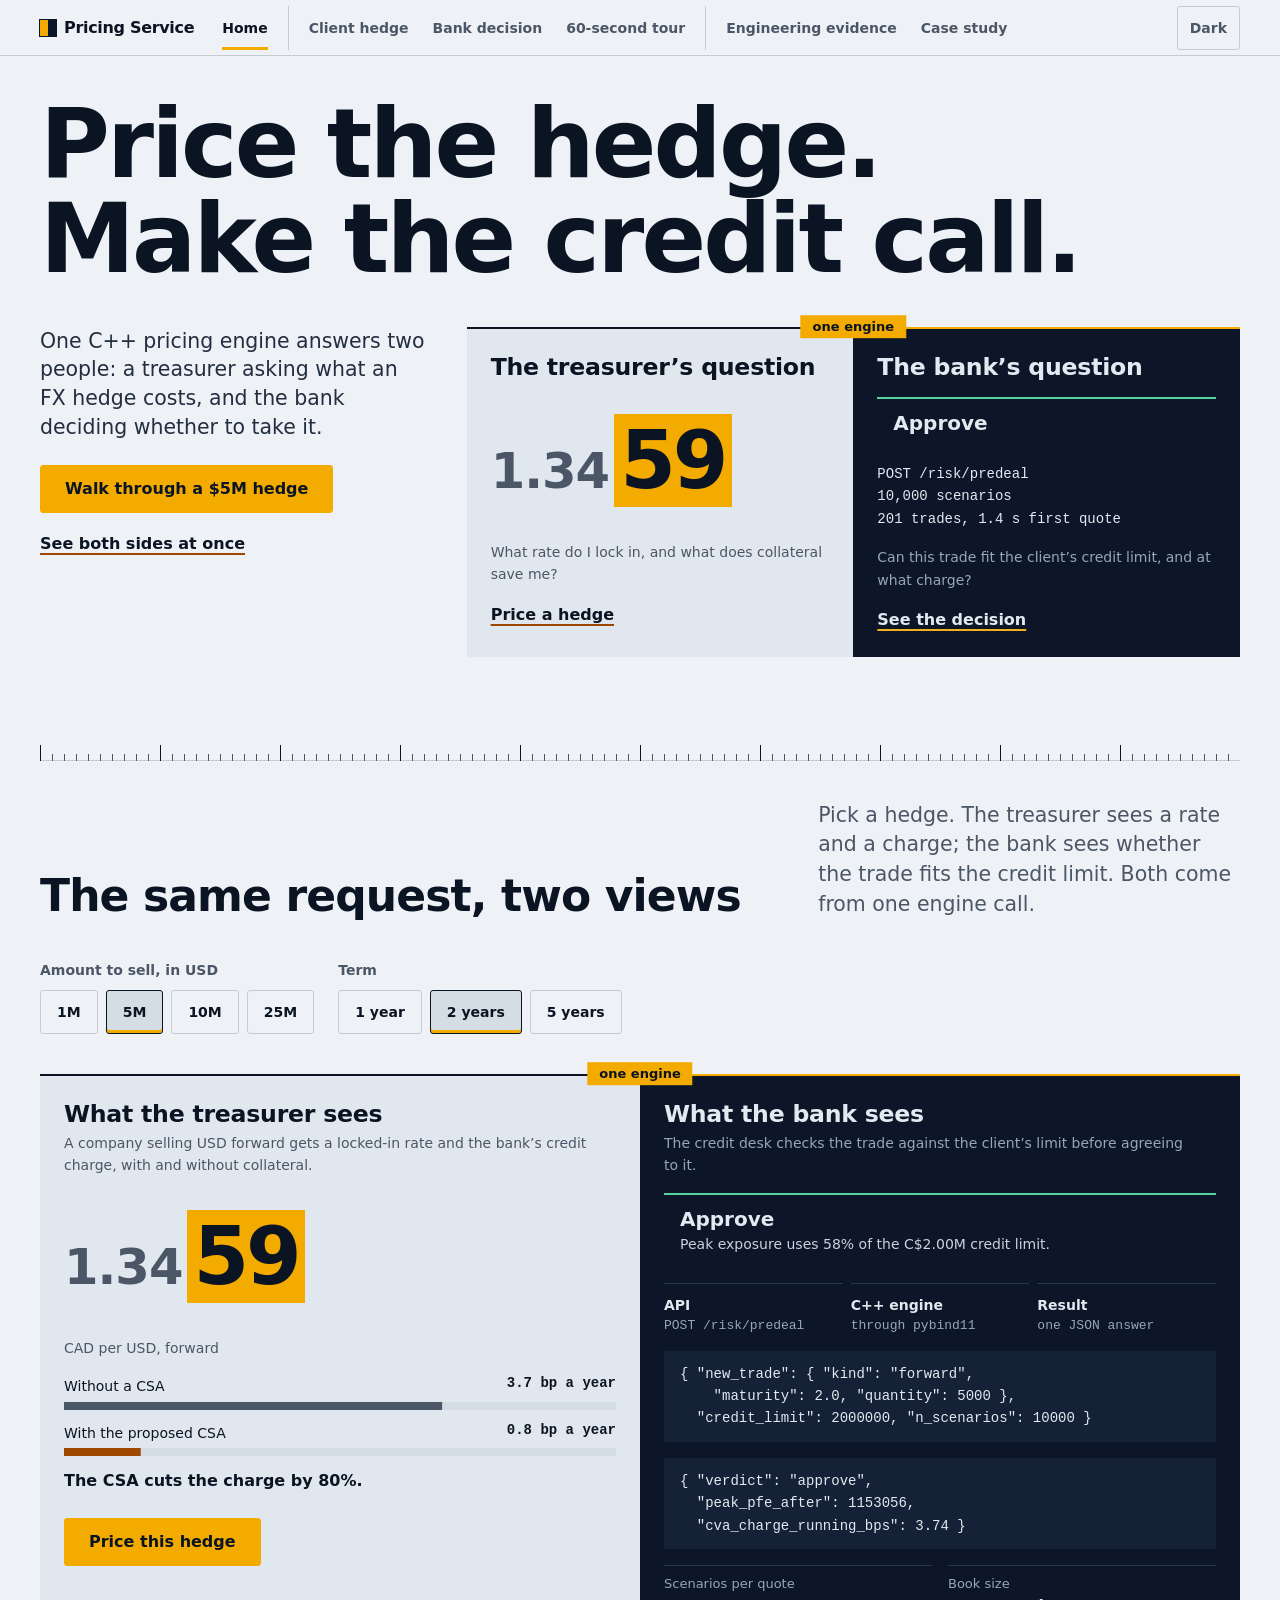
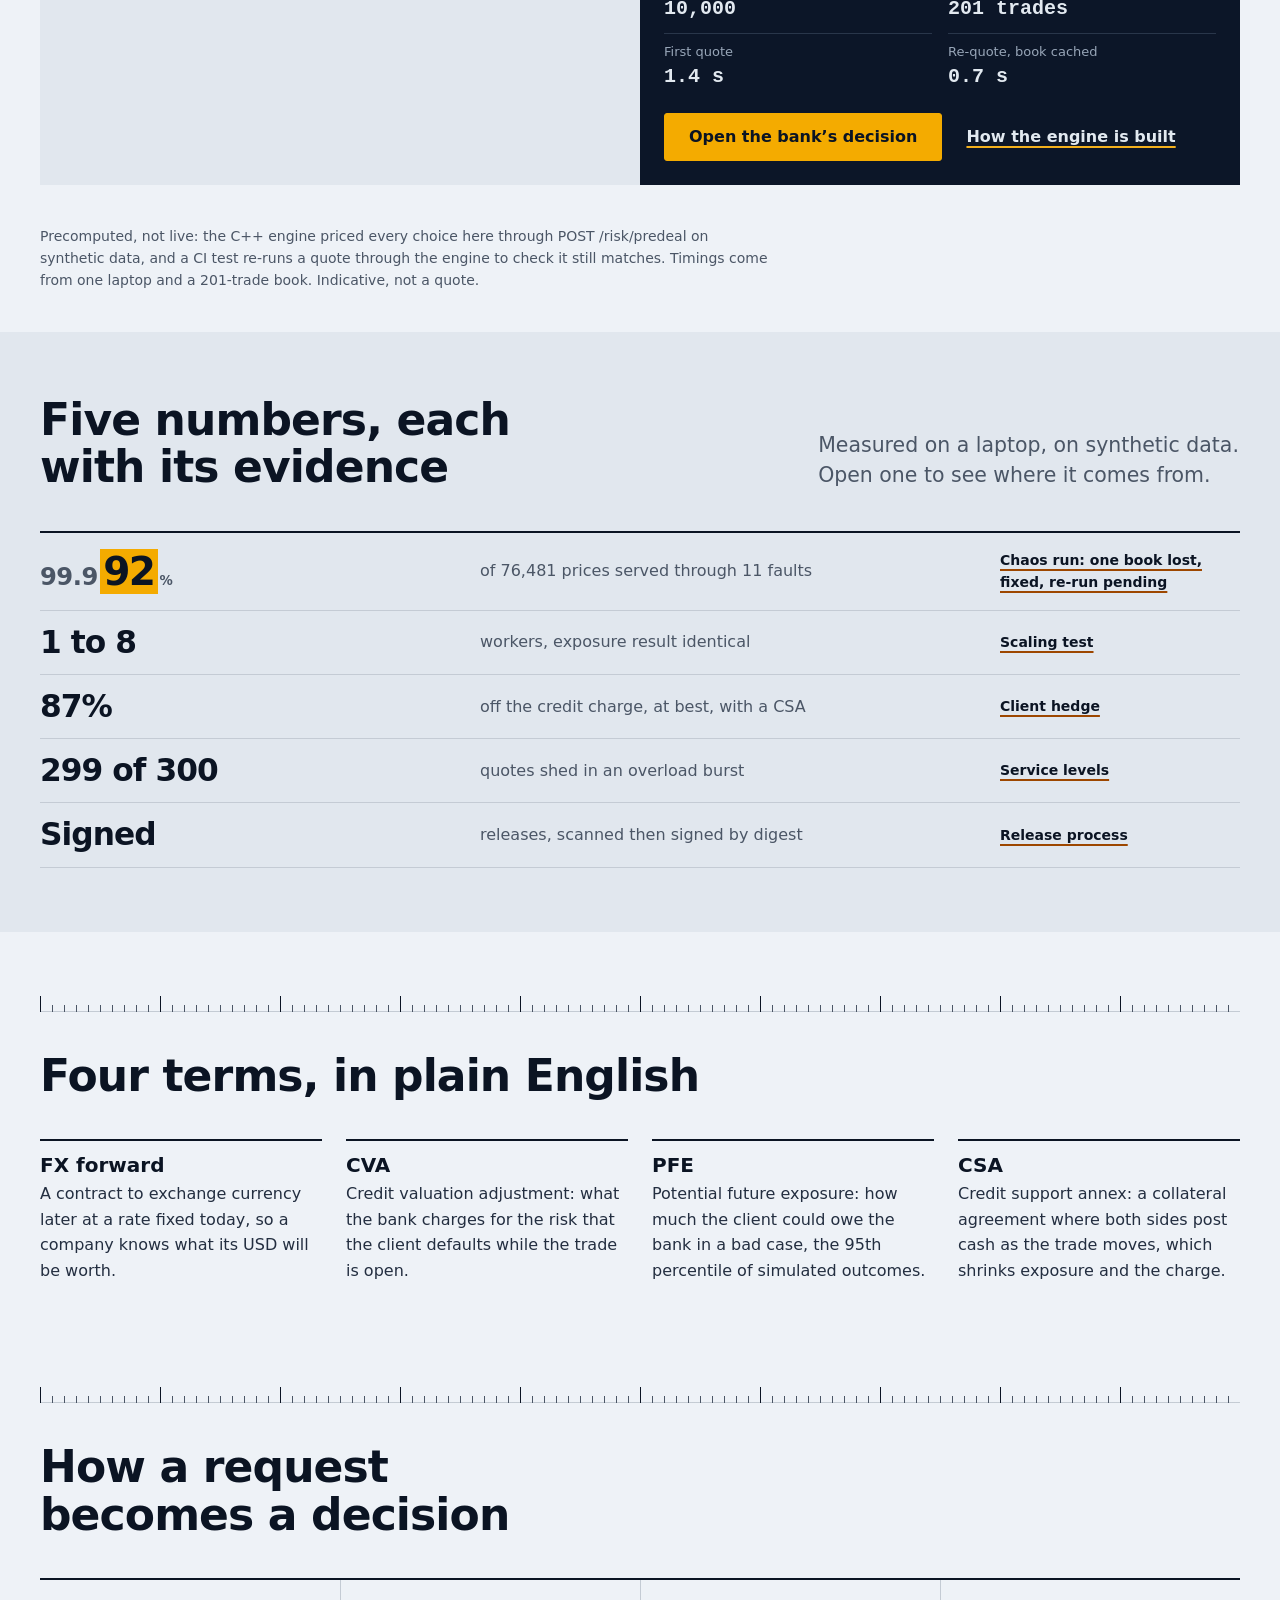
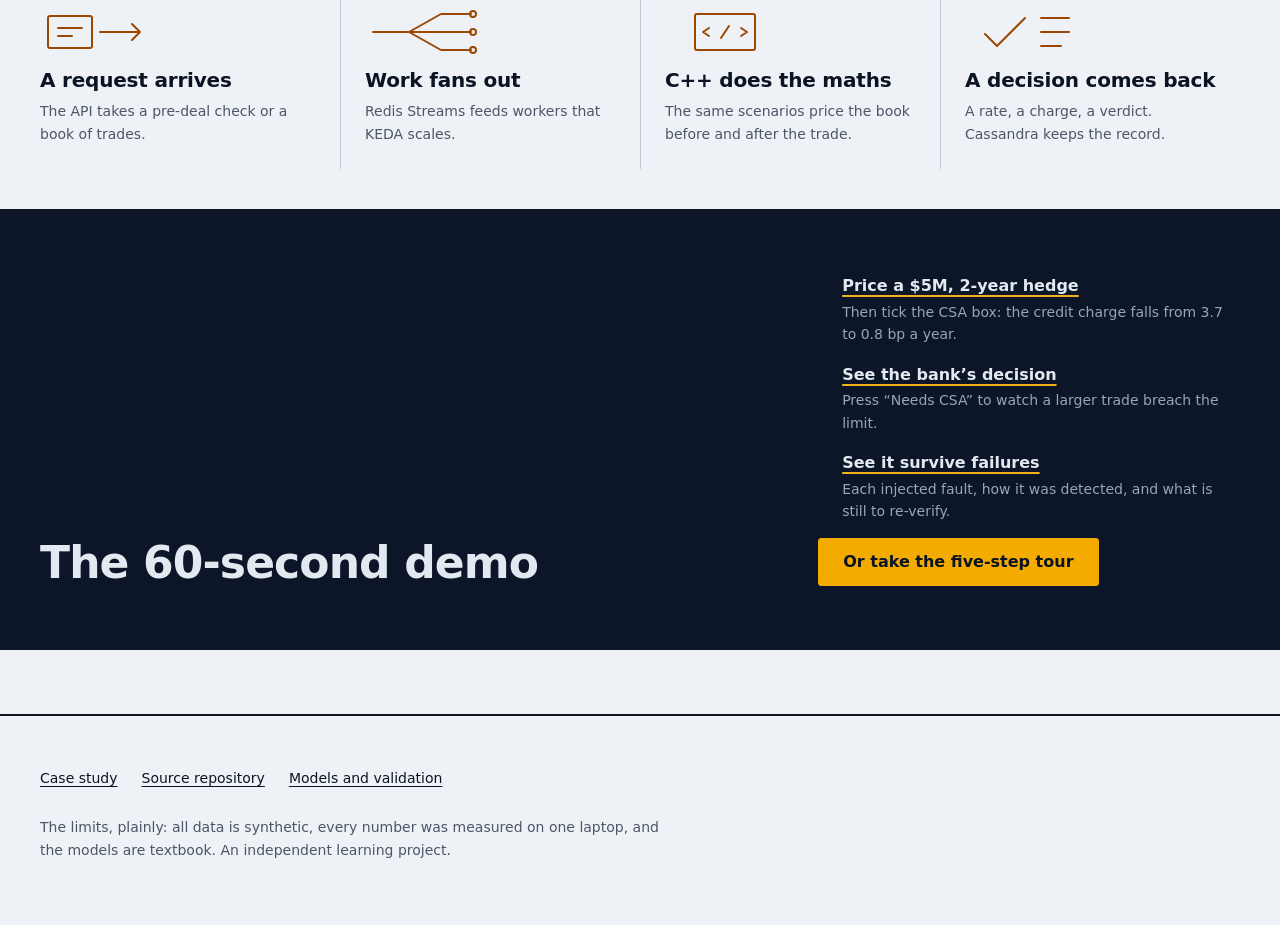
==== commit 619b911a: "feat(site): business-first front door, $5M walkthrough, plain-English terms, decision and reliabilit" ====
--- a/docs/index.html
+++ b/docs/index.html
@@ -15,37 +15,37 @@
 <body>
 <nav class="sitenav" aria-label="Site"><div class="sitenav-in">
   <a class="mark" href="index.html" aria-label="Distributed Pricing Service, home"><span class="glyph" aria-hidden="true"></span><span class="wm">Pricing Service</span></a>
-  <ul><li><a href="index.html" aria-current="page">Home</a></li><li class="g"><a href="portal.html">Client hedge</a></li><li><a href="desk.html#predeal">Decision API</a></li><li class="g"><a href="platform.html">Library &amp; platform</a></li><li class="g"><a href="kit.html">Guided tour</a></li><li><a href="case-study.html">Case study</a></li></ul>
+  <ul><li><a href="index.html" aria-current="page">Home</a></li><li class="g"><a href="portal.html">Client hedge</a></li><li><a href="desk.html#predeal">Bank decision</a></li><li><a href="kit.html">60-second tour</a></li><li class="g"><a href="platform.html">Engineering evidence</a></li><li><a href="case-study.html">Case study</a></li></ul>
   <button class="theme-btn" type="button">Dark</button>
 </div></nav>
 <main>
 
 <header class="hero"><div class="container hero-top">
-  <h1>One engine, two products.</h1>
+  <h1>Price the hedge. Make the credit call.</h1>
   <div class="hero-grid">
     <div class="hero-copy">
-      <p class="lede">A credit decision for the desk, a C++ library for the quants.</p>
+      <p class="lede">One C++ pricing engine answers two people: a treasurer asking what an FX hedge costs, and the bank deciding whether to take it.</p>
       <div class="btns">
-        <a class="btn" href="kit.html">Take the guided tour</a>
+        <a class="btn" href="portal.html?n=5000000&amp;t=2">Walk through a $5M hedge</a>
         <a class="link" href="#demo">See both sides at once</a>
       </div>
     </div>
     <div class="ticket settle" id="hticket">
-      <a class="half client" href="portal.html">
-        <strong class="half-t">For the desk and its clients</strong>
+      <a class="half client" href="portal.html?n=5000000&amp;t=2">
+        <strong class="half-t">The treasurer&rsquo;s question</strong>
         <span class="big-rate"><span class="pip" id="h-fwd"><span class="sr">1.3459</span><span aria-hidden="true"><span class="pf">1.34</span><span class="pp">59</span></span></span></span>
-        <span class="cap">CAD per USD, forward, with the decision beside it</span>
-        <span class="verdict" id="h-verdict" data-v="approve_with_csa"><b id="h-vt">Approve with a CSA</b></span>
+        <span class="cap">What rate do I lock in, and what does collateral save me?</span>
         <span class="go">Price a hedge</span>
       </a>
       <div class="spine" aria-hidden="true"><b>one engine</b></div>
-      <a class="half engine console" href="platform.html">
-        <strong class="half-t">For the library team</strong>
+      <a class="half engine console" href="desk.html#predeal">
+        <strong class="half-t">The bank&rsquo;s question</strong>
+        <span class="verdict" id="h-verdict" data-v="approve"><b id="h-vt">Approve</b></span>
         <span class="mono-lines" id="h-call">POST /risk/predeal
 10,000 scenarios
 201 trades, 1.4 s first quote</span>
-        <span class="cap">A pybind11 library on Kubernetes, behind one JSON answer</span>
-        <span class="go">Open the platform</span>
+        <span class="cap">Can this trade fit the client&rsquo;s credit limit, and at what charge?</span>
+        <span class="go">See the decision</span>
       </a>
     </div>
   </div>
@@ -54,13 +54,13 @@
 <section class="sec" id="demo" aria-labelledby="demo-h"><div class="container">
   <div class="sec-head">
     <h2 id="demo-h">The same request, two views</h2>
-    <p>Pick a hedge. The client sees a decision; the library team sees the engine call behind it.</p>
+    <p>Pick a hedge. The treasurer sees a rate and a charge; the bank sees whether the trade fits the credit limit. Both come from one engine call.</p>
   </div>
   <form class="ctl" id="ctl" onsubmit="return false" aria-label="Choose a hedge">
     <fieldset><legend>Amount to sell, in USD</legend><div class="chips" id="cn">
       <label class="chip"><input type="radio" name="n" value="1000000"><span>1M</span></label>
-      <label class="chip"><input type="radio" name="n" value="5000000"><span>5M</span></label>
-      <label class="chip"><input type="radio" name="n" value="10000000" checked><span>10M</span></label>
+      <label class="chip"><input type="radio" name="n" value="5000000" checked><span>5M</span></label>
+      <label class="chip"><input type="radio" name="n" value="10000000"><span>10M</span></label>
       <label class="chip"><input type="radio" name="n" value="25000000"><span>25M</span></label>
     </div></fieldset>
     <fieldset><legend>Term</legend><div class="chips" id="ct">
@@ -74,8 +74,8 @@
   <div class="ticket" id="split">
     <article class="half client" aria-labelledby="pc-h">
       <header>
-        <h3 id="pc-h">For the desk and its clients</h3>
-        <p>A treasurer hedging FX gets a rate, a charge, the CSA saving and a decision.</p>
+        <h3 id="pc-h">What the treasurer sees</h3>
+        <p>A company selling USD forward gets a locked-in rate and the bank&rsquo;s credit charge, with and without collateral.</p>
       </header>
       <div class="big-rate"><span class="pip" id="fwd"><span class="sr">1.3459</span><span aria-hidden="true"><span class="pf">1.34</span><span class="pp">59</span></span></span></div>
       <p class="cap">CAD per USD, forward</p>
@@ -84,52 +84,64 @@
         <div class="bar"><div><span>With the proposed CSA</span><b><span id="on">0.8</span> bp a year</b></div><div class="track"><i class="on" id="onb" style="transform: scaleX(.139)"></i></div></div>
         <p class="saving">The CSA cuts the charge by <span id="cut">80%</span>.</p>
       </div>
-      <div class="verdict" id="verdict" data-v="approve_with_csa"><b id="vt">Approve with a CSA</b><span id="vr">Peak exposure is 115% of the credit limit without one, so the desk approves only with a CSA.</span></div>
-      <div class="acts"><a class="btn" href="portal.html">Price a hedge</a><a class="link" href="desk.html#predeal">The trader&rsquo;s decision API</a></div>
+      <div class="acts"><a class="btn" href="portal.html?n=5000000&amp;t=2" id="go-portal">Price this hedge</a></div>
     </article>
 
     <div class="spine" aria-hidden="true"><b>one engine</b></div>
 
     <article class="half engine console" aria-labelledby="pd-h">
       <header>
-        <h3 id="pd-h">For the library team</h3>
-        <p>A C++ pricing library behind pybind11, run as a service.</p>
+        <h3 id="pd-h">What the bank sees</h3>
+        <p>The credit desk checks the trade against the client&rsquo;s limit before agreeing to it.</p>
       </header>
+      <div class="verdict" id="verdict" data-v="approve"><b id="vt">Approve</b><span id="vr">Peak exposure uses 58% of the C$2.00M credit limit.</span></div>
       <ol class="path" id="path" aria-label="Request path">
         <li><b>API</b><span>POST /risk/predeal</span></li>
         <li><b>C++ engine</b><span>through pybind11</span></li>
         <li><b>Result</b><span>one JSON answer</span></li>
       </ol>
       <pre id="req" tabindex="0" aria-label="Request">{ "new_trade": { "kind": "forward",
-    "maturity": 2.0, "quantity": 10000 },
+    "maturity": 2.0, "quantity": 5000 },
   "credit_limit": 2000000, "n_scenarios": 10000 }</pre>
-      <pre id="resp" tabindex="0" aria-label="Response">{ "verdict": "approve_with_csa",
-  "peak_pfe_after": 2306113,
-  "cva_charge_running_bps": 0.76 }</pre>
+      <pre id="resp" tabindex="0" aria-label="Response">{ "verdict": "approve",
+  "peak_pfe_after": 1153056,
+  "cva_charge_running_bps": 3.74 }</pre>
       <dl class="facts">
         <div><dt>Scenarios per quote</dt><dd id="nsc">10,000</dd></div>
         <div><dt>Book size</dt><dd id="ntr">201 trades</dd></div>
         <div><dt>First quote</dt><dd id="fq">1.4 s</dd></div>
         <div><dt>Re-quote, book cached</dt><dd id="rq">0.7 s</dd></div>
       </dl>
-      <div class="acts"><a class="btn" href="platform.html">Open the platform</a><a class="link" href="case-study.html">Read the case study</a></div>
+      <div class="acts"><a class="btn" href="desk.html#predeal">Open the bank&rsquo;s decision</a><a class="link" href="platform.html">How the engine is built</a></div>
     </article>
   </div>
-  <p class="cap">Precomputed by the engine through POST /risk/predeal on synthetic data. Timings come from one laptop and a 201-trade book. Indicative, not a quote.</p>
+  <p class="cap">Precomputed, not live: the C++ engine priced every choice here through POST /risk/predeal on synthetic data, and a CI test re-runs a quote through the engine to check it still matches. Timings come from one laptop and a 201-trade book. Indicative, not a quote.</p>
 </div></section>
 
 <section class="sec alt" aria-labelledby="proof-h"><div class="container">
   <div class="sec-head">
     <h2 id="proof-h">Five numbers, each with its evidence</h2>
-    <p>Measured on a laptop. Open one to see where it comes from.</p>
+    <p>Measured on a laptop, on synthetic data. Open one to see where it comes from.</p>
   </div>
   <div class="rows">
-    <a href="case-study.html#reliability"><span class="v"><span class="pip" id="p-chaos"><span class="sr">99.992%</span><span aria-hidden="true"><span class="pf">99.9</span><span class="pp">92</span><span class="pu">%</span></span></span></span><span class="l" id="p-chaos-l">of 76,481 prices served through 11 faults</span><span class="e">Chaos run</span></a>
+    <a href="platform.html#h-op"><span class="v"><span class="pip" id="p-chaos"><span class="sr">99.992%</span><span aria-hidden="true"><span class="pf">99.9</span><span class="pp">92</span><span class="pu">%</span></span></span></span><span class="l" id="p-chaos-l">of 76,481 prices served through 11 faults</span><span class="e">Chaos run: one book lost, fixed, re-run pending</span></a>
     <a href="case-study.html#performance"><span class="v" id="p-pfe">1 to 8</span><span class="l">workers, exposure result identical</span><span class="e">Scaling test</span></a>
     <a href="portal.html"><span class="v" id="p-csa">87%</span><span class="l">off the credit charge, at best, with a CSA</span><span class="e">Client hedge</span></a>
     <a href="https://github.com/SukhmanAulakh18/distributed-pricing-service/blob/main/docs/SLO.md"><span class="v">299 of 300</span><span class="l">quotes shed in an overload burst</span><span class="e">Service levels</span></a>
     <a href="https://github.com/SukhmanAulakh18/distributed-pricing-service/blob/main/docs/OPERATIONS.md#release"><span class="v">Signed</span><span class="l">releases, scanned then signed by digest</span><span class="e">Release process</span></a>
   </div>
+</div></section>
+
+<section class="sec" id="terms" aria-labelledby="terms-h"><div class="container">
+  <div class="sec-head">
+    <h2 id="terms-h">Four terms, in plain English</h2>
+  </div>
+  <dl class="terms">
+    <div><dt>FX forward</dt><dd>A contract to exchange currency later at a rate fixed today, so a company knows what its USD will be worth.</dd></div>
+    <div><dt>CVA</dt><dd>Credit valuation adjustment: what the bank charges for the risk that the client defaults while the trade is open.</dd></div>
+    <div><dt>PFE</dt><dd>Potential future exposure: how much the client could owe the bank in a bad case, the 95th percentile of simulated outcomes.</dd></div>
+    <div><dt>CSA</dt><dd>Credit support annex: a collateral agreement where both sides post cash as the trade moves, which shrinks exposure and the charge.</dd></div>
+  </dl>
 </div></section>
 
 <section class="sec" aria-labelledby="how-h"><div class="container">
@@ -148,11 +160,17 @@
   </ol>
 </div></section>
 
-<section class="band console tour" aria-labelledby="tour-h"><div class="container">
-  <div class="sec-head">
-    <h2 id="tour-h">Five steps, two minutes, on a phone</h2>
-    <div class="block"><p>From a client&rsquo;s call to the decision, then the proof it survives failures.</p>
-    <div class="btns"><a class="btn" href="kit.html">Start the guided tour</a></div></div>
+<section class="band console tour" id="demo-path" aria-labelledby="tour-h"><div class="container">
+  <div class="sec-head">
+    <h2 id="tour-h">The 60-second demo</h2>
+    <div class="block">
+      <ol class="demo-steps">
+        <li><a href="portal.html?n=5000000&amp;t=2">Price a $5M, 2-year hedge</a><span>Then tick the CSA box: the credit charge falls from 3.7 to 0.8 bp a year.</span></li>
+        <li><a href="desk.html#predeal">See the bank&rsquo;s decision</a><span>Press &ldquo;Needs CSA&rdquo; to watch a larger trade breach the limit.</span></li>
+        <li><a href="platform.html#h-op">See it survive failures</a><span>Each injected fault, how it was detected, and what is still to re-verify.</span></li>
+      </ol>
+      <div class="btns"><a class="btn" href="kit.html">Or take the five-step tour</a></div>
+    </div>
   </div>
 </div></section>
 
@@ -170,7 +188,7 @@
 (function () {
   var $ = function (id) { return document.getElementById(id); };
   var reduce = matchMedia('(prefers-reduced-motion: reduce)').matches;
-  var D = null, st = { n: '10000000', t: '2.0' }, first = true;
+  var D = null, st = { n: '5000000', t: '2.0' }, first = true;
   var ctl = $('ctl');
   function m(x) { return x >= 1e6 ? 'C$' + (x / 1e6).toFixed(2) + 'M' : 'C$' + Math.round(x / 1e3) + 'K'; }
   function grp(x) { return Math.round(x).toLocaleString('en-US'); }
@@ -206,6 +224,7 @@
     var q = Math.round(+st.n / 1000), mat = (+st.t).toFixed(1);
     $('req').textContent = '{ "new_trade": { "kind": "forward",\n    "maturity": ' + mat + ', "quantity": ' + q + ' },\n  "credit_limit": ' + D.limit_cad + ', "n_scenarios": ' + D.predeal.n_scenarios + ' }';
     $('resp').textContent = '{ "verdict": "' + c.verdict + '",\n  "peak_pfe_after": ' + Math.round(c.peak_pfe) + ',\n  "cva_charge_running_bps": ' + (csa ? c.on_bps : c.off_bps).toFixed(2) + ' }';
+    $('go-portal').href = 'portal.html?n=' + st.n + '&t=' + (+st.t);
     $('nsc').textContent = grp(D.predeal.n_scenarios); $('ntr').textContent = D.predeal.trades + ' trades';
     $('fq').textContent = (D.predeal.first_quote_ms / 1000).toFixed(1) + ' s'; $('rq').textContent = (D.predeal.requote_ms / 1000).toFixed(1) + ' s';
     $('h-call').textContent = 'POST /risk/predeal\n' + grp(D.predeal.n_scenarios) + ' scenarios\n' + D.predeal.trades + ' trades, ' + (D.predeal.first_quote_ms / 1000).toFixed(1) + ' s first quote';
--- a/docs/assets/site.css
+++ b/docs/assets/site.css
@@ -485,3 +485,14 @@
   .ticket.settle .half, .run .path li { animation: none; }
   *, *::before, *::after { transition-duration: 0.01ms !important; }
 }
+
+/* Plain-English terms and the 60-second demo path on the front door */
+.terms { display: grid; grid-template-columns: repeat(auto-fit, minmax(min(100%, 15rem), 1fr)); gap: var(--space-lg); margin: 0; }
+.terms > div { display: grid; gap: var(--space-2xs); padding-top: var(--space-sm); border-top: var(--rule-heavy) solid var(--color-ink); min-width: 0; }
+.terms dt { font: 600 var(--text-lg)/1.2 var(--font-display); }
+.terms dd { margin: 0; color: var(--color-ink-2); }
+.demo-steps { display: grid; gap: var(--space-md); margin: 0; padding-left: 1.5em; }
+.demo-steps li { display: grid; gap: var(--space-3xs); }
+.demo-steps a { font-weight: 600; color: var(--color-ink); text-decoration: underline; text-decoration-color: var(--color-signal-text); text-decoration-thickness: 2px; text-underline-offset: 0.25em; }
+.demo-steps a:focus-visible { outline: 2px solid var(--color-accent); outline-offset: 2px; }
+.demo-steps span { color: var(--color-muted); font-size: var(--text-sm); }
